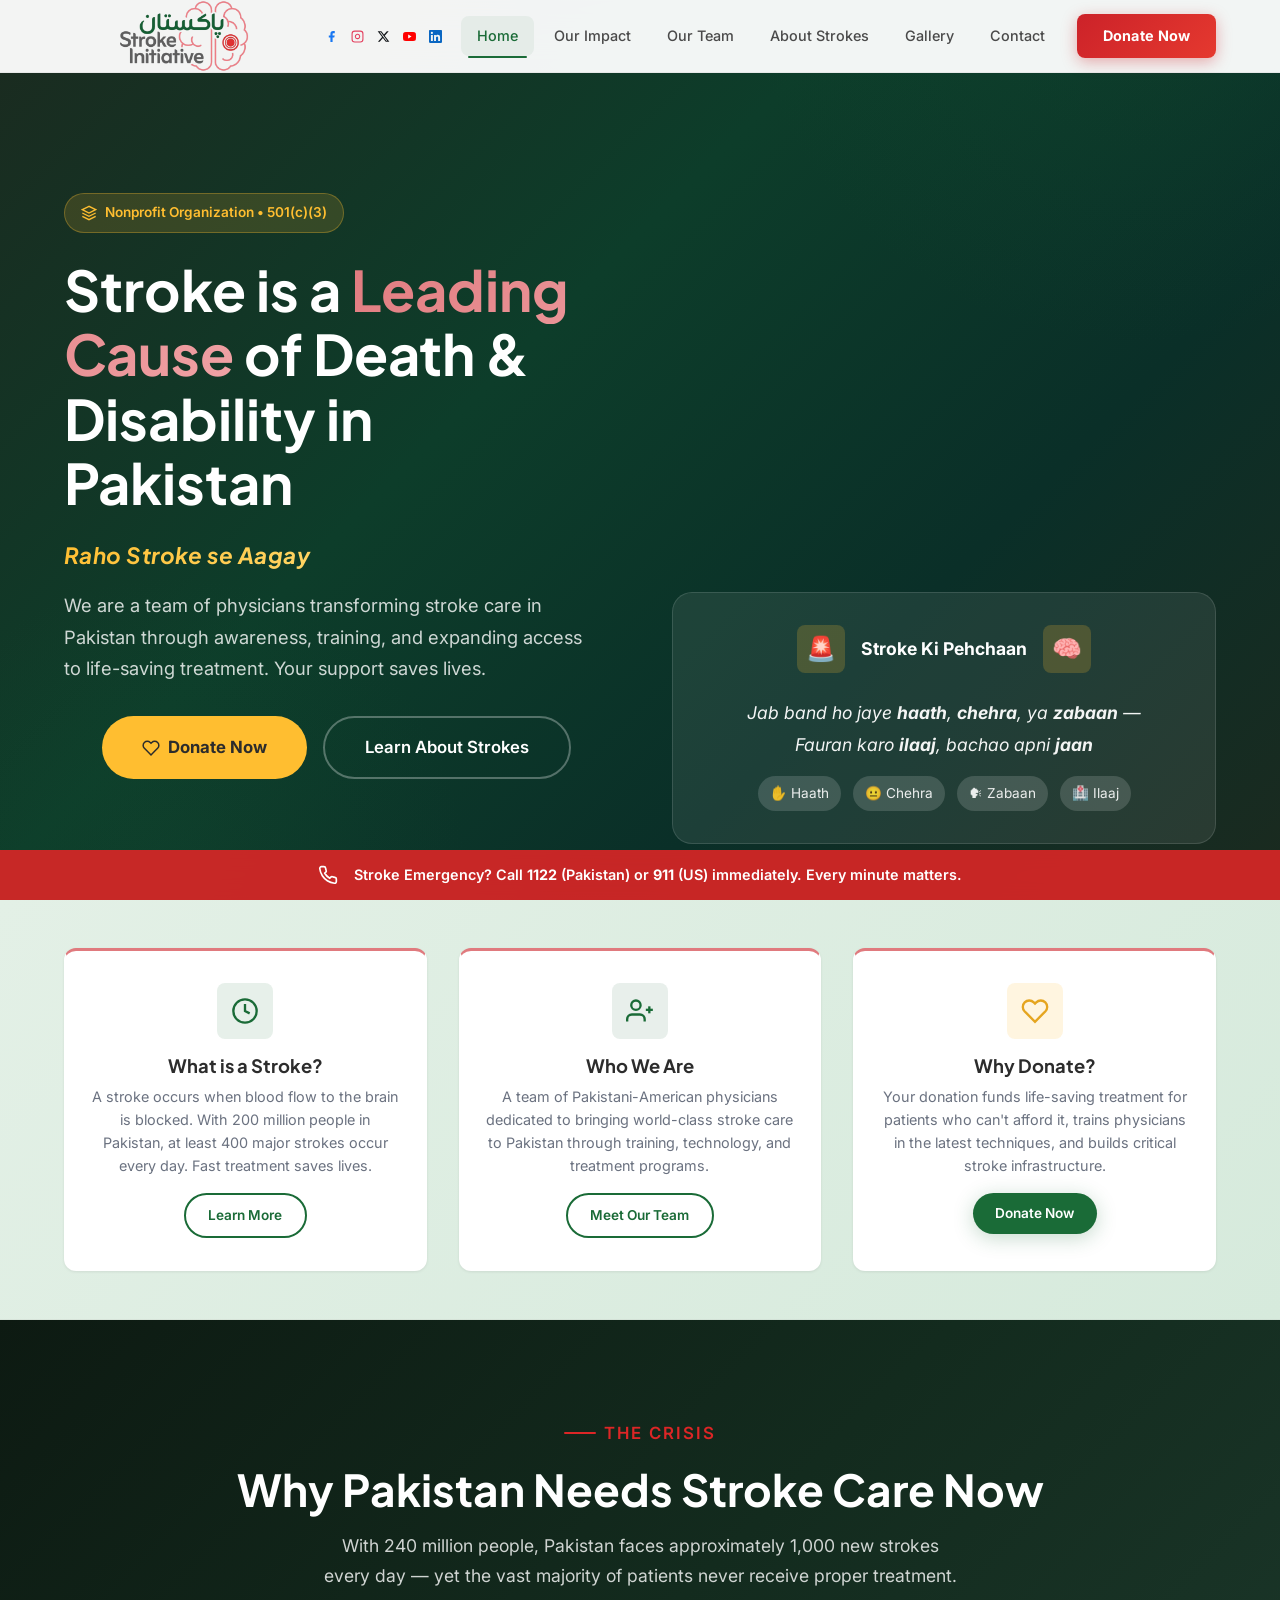
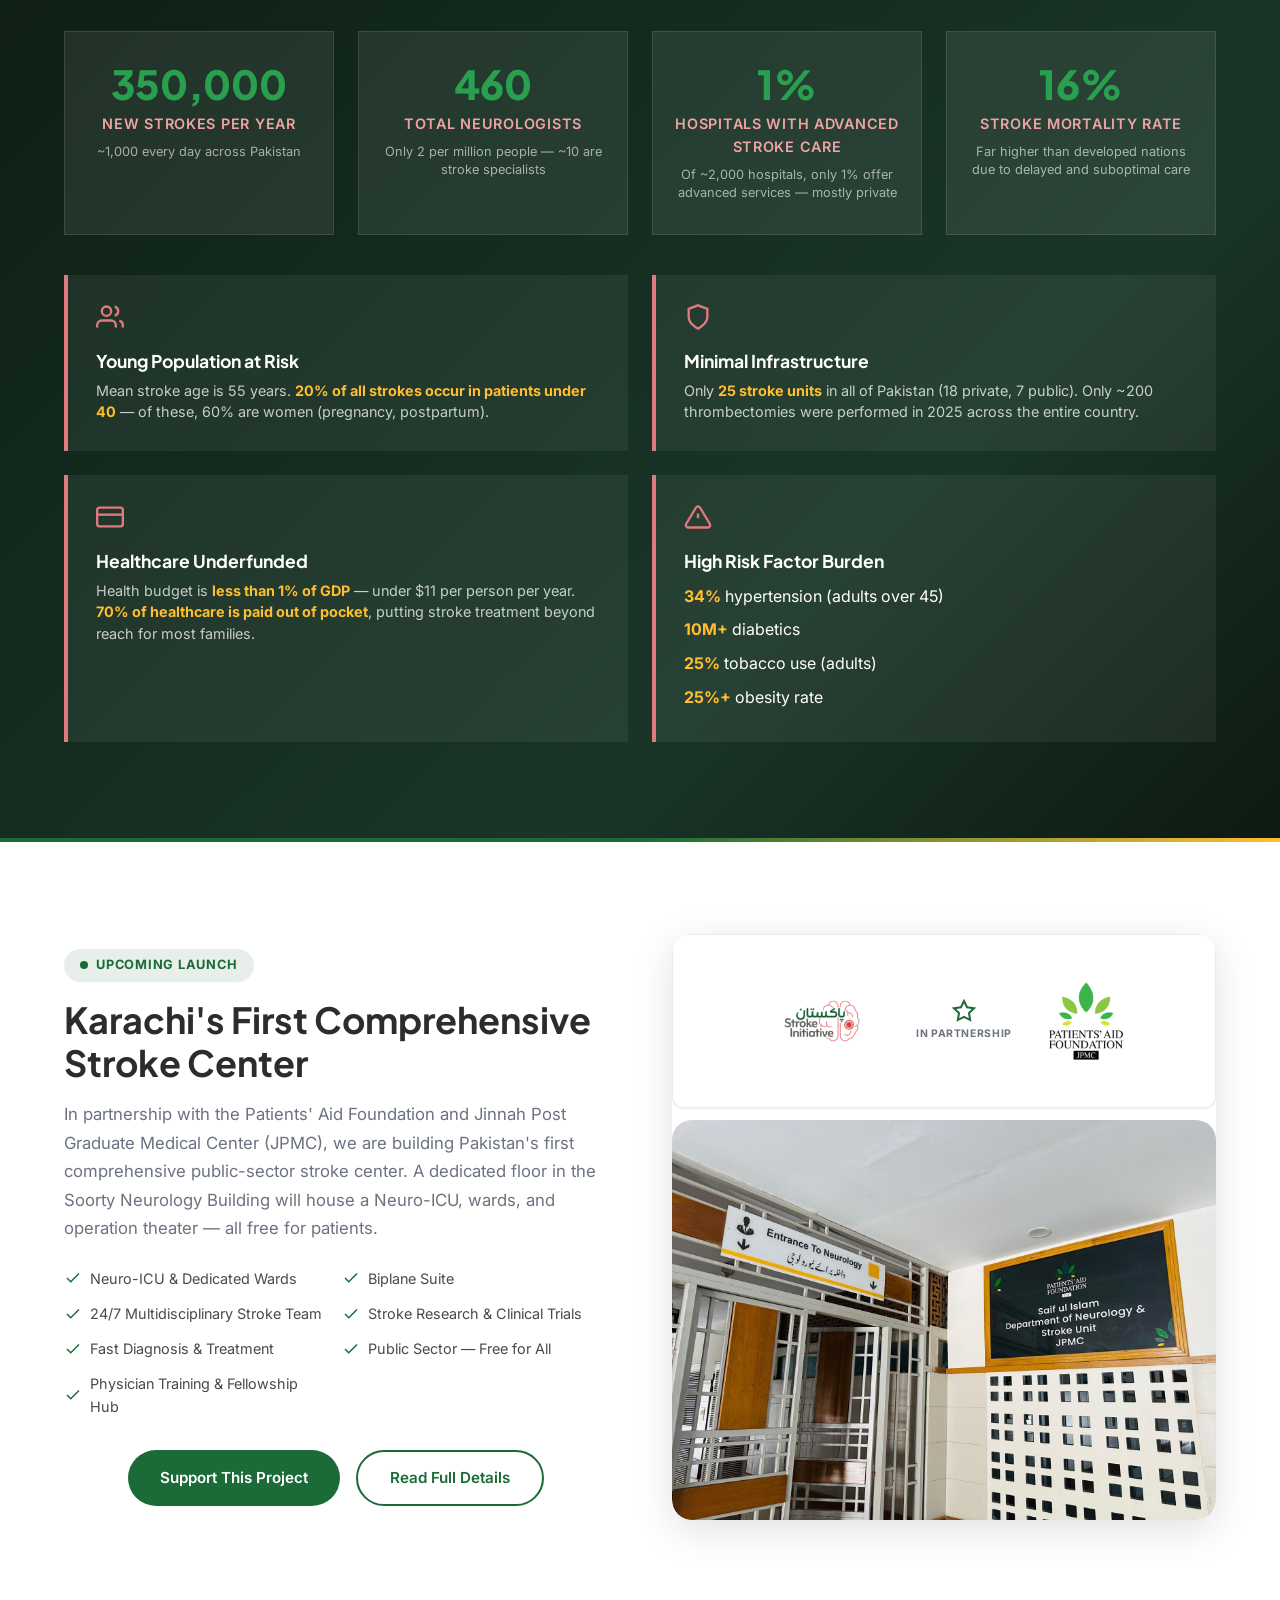
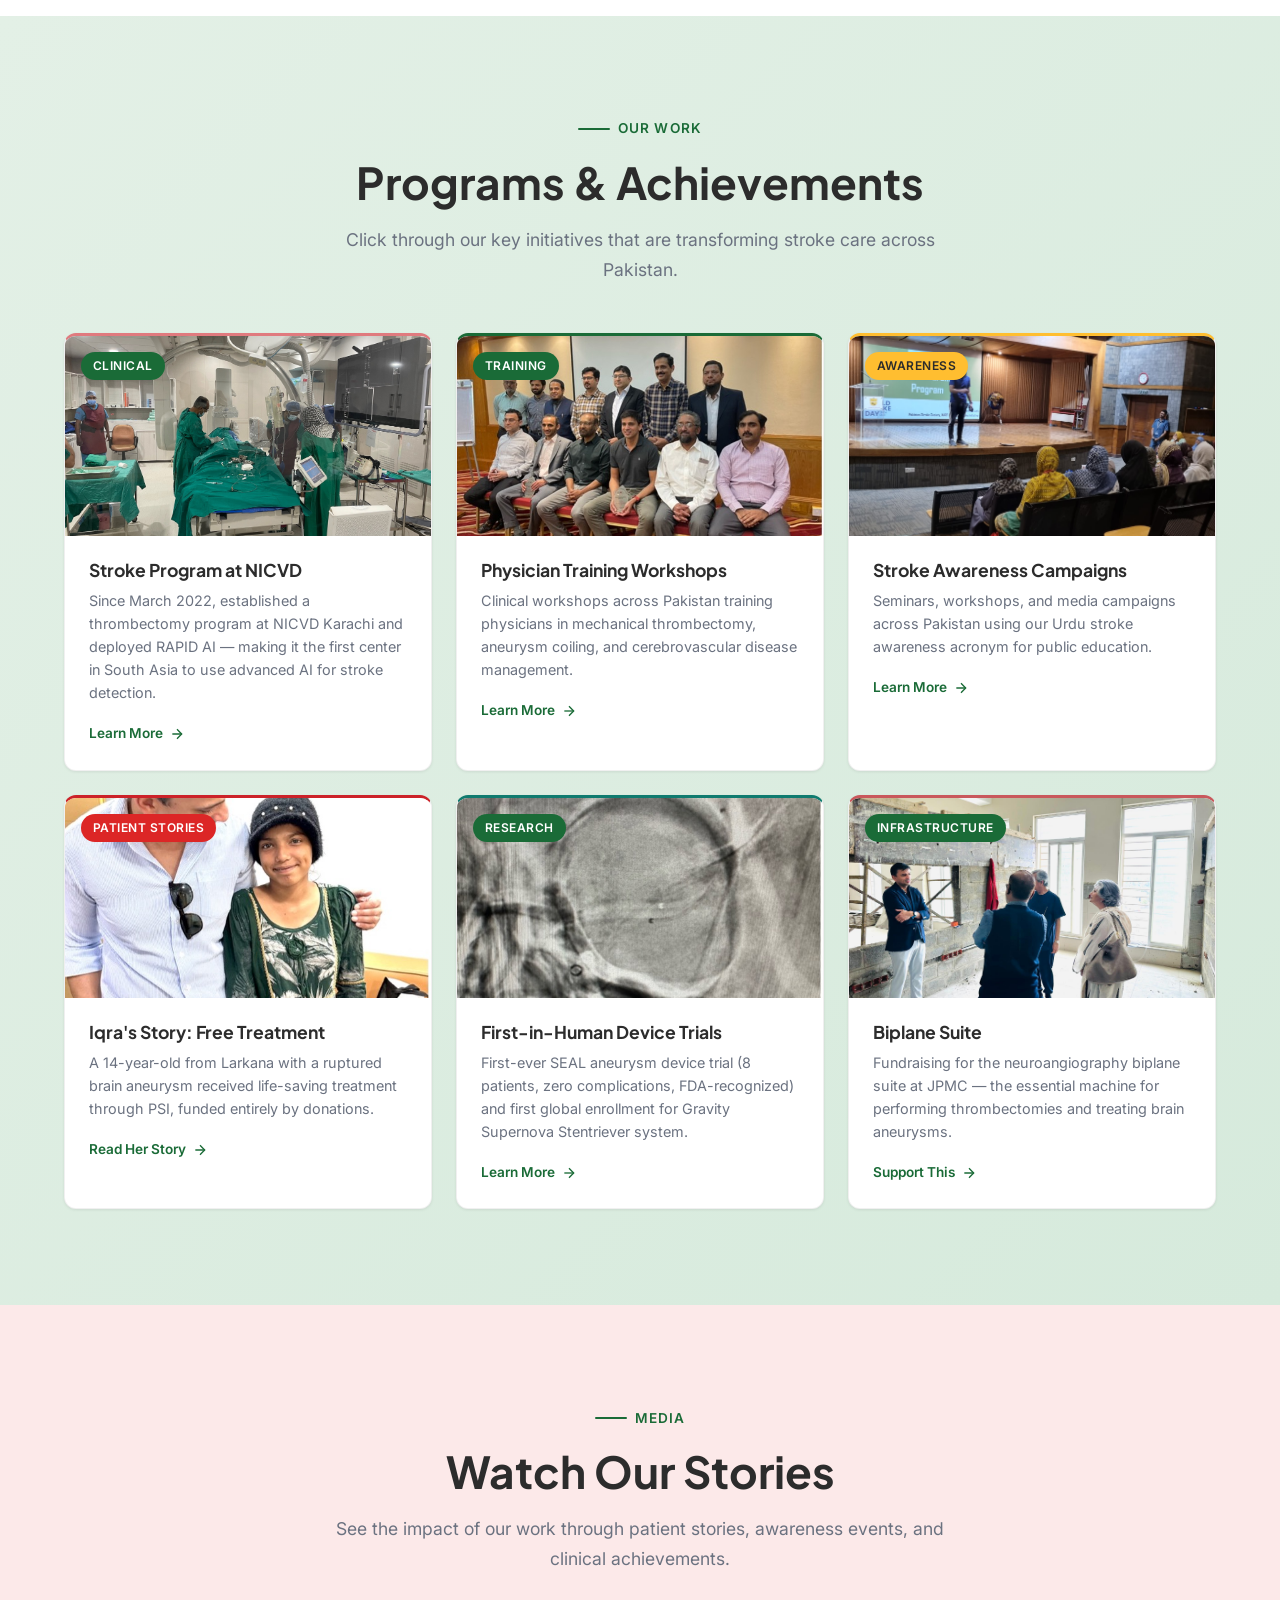
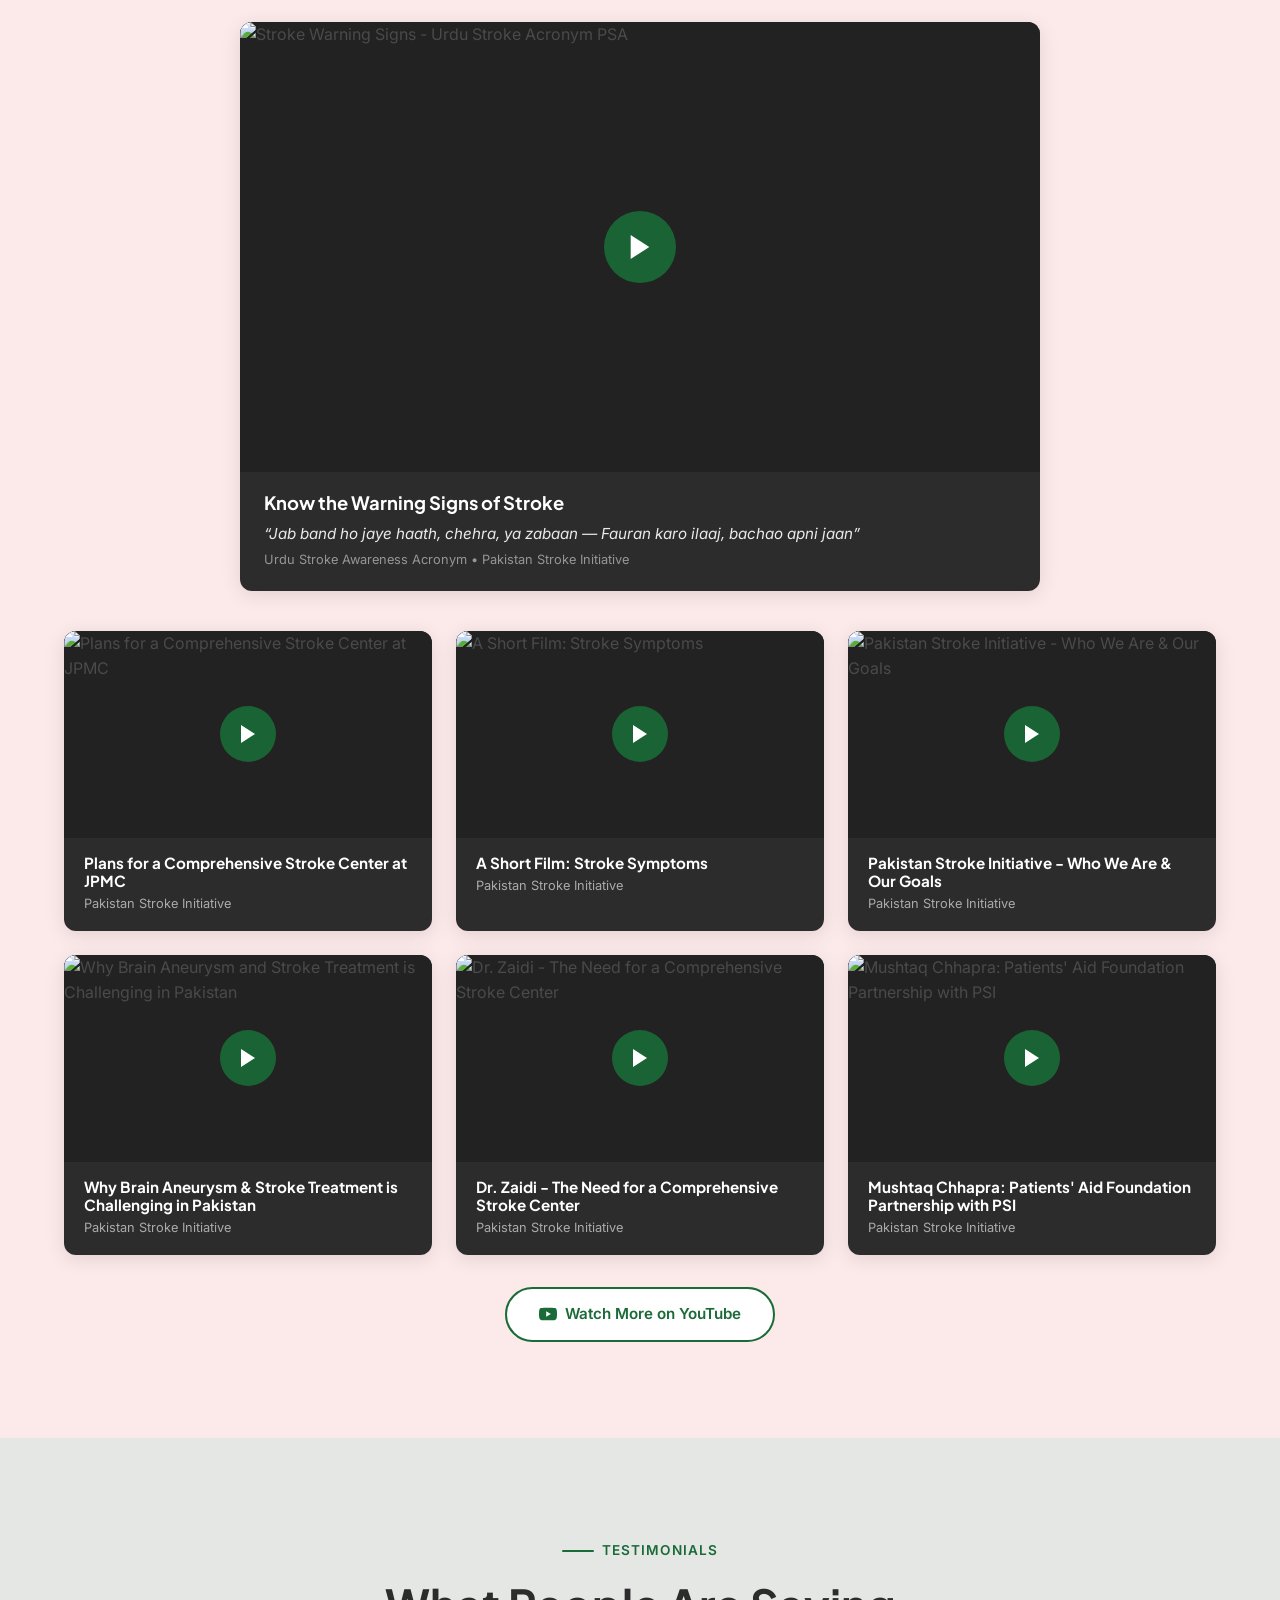
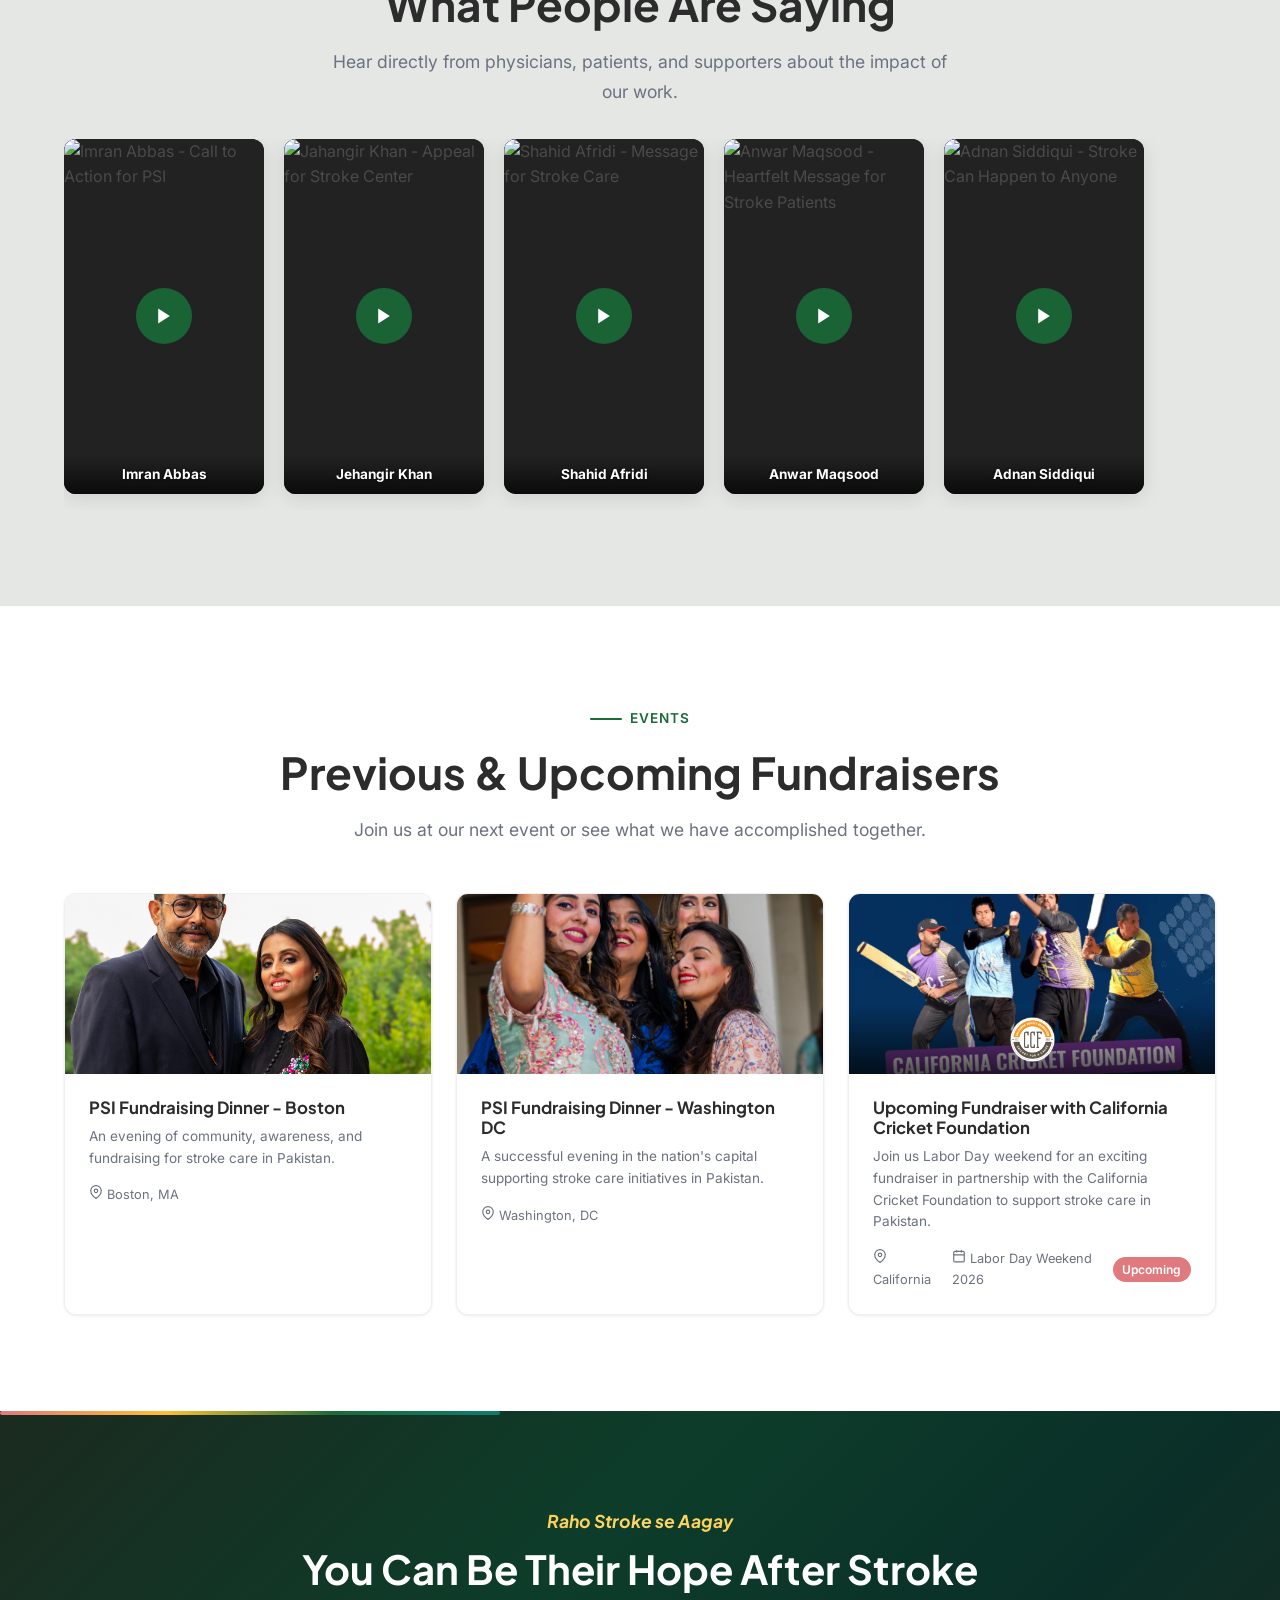
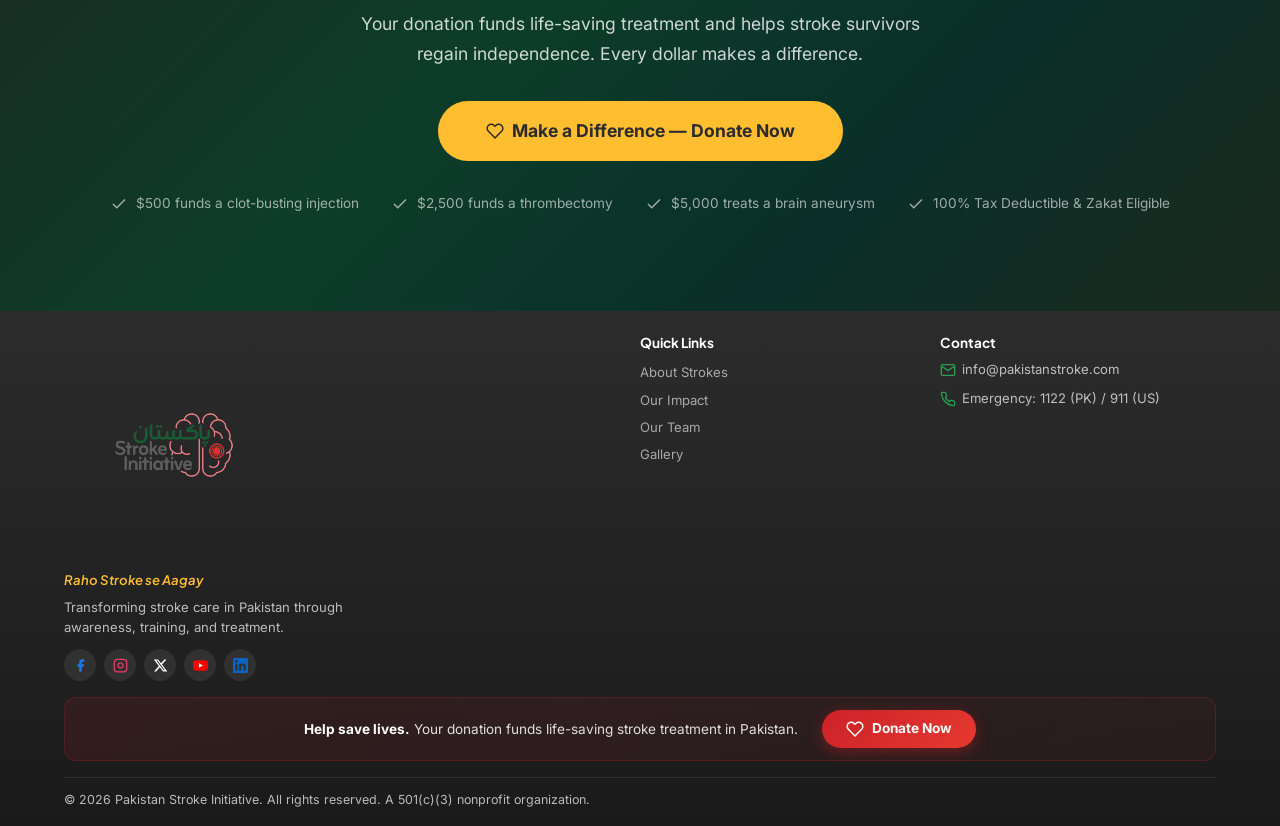
==== index.html @ bc923c10 "Mobile social icons split/colored, bigger footer logo, scrollable stroke checker, Double the Donatio" ====
<!DOCTYPE html>
<html lang="en">
<head>
  <meta charset="UTF-8">
  <meta name="viewport" content="width=device-width, initial-scale=1.0">
  <meta name="description" content="Pakistan Stroke Initiative - Transforming stroke care in Pakistan through awareness, training, and treatment. Donate to save lives.">
  <meta name="keywords" content="Pakistan stroke, stroke care, donate, nonprofit, cerebrovascular, stroke awareness, Urdu stroke acronym, Raho Stroke se Aagay">
  <meta name="theme-color" content="#1a6b37">

  <!-- Open Graph -->
  <meta property="og:title" content="Pakistan Stroke Initiative - Saving Lives Through Stroke Care">
  <meta property="og:description" content="A nonprofit dedicated to transforming stroke care in Pakistan through awareness, physician training, and expanding access to life-saving treatment.">
  <meta property="og:type" content="website">
  <meta property="og:url" content="https://pakistanstroke.com">

  <title>Pakistan Stroke Initiative | Transforming Stroke Care in Pakistan</title>

  <!-- Fonts -->
  <link rel="preconnect" href="https://fonts.googleapis.com">
  <link rel="preconnect" href="https://fonts.gstatic.com" crossorigin>
  <link href="https://fonts.googleapis.com/css2?family=Inter:wght@400;500;600;700&family=Plus+Jakarta+Sans:wght@600;700;800&display=swap" rel="stylesheet">

  <!-- Styles -->
  <link rel="stylesheet" href="css/styles.css">
</head>
<body>
  <!-- Skip to Content -->
  <a href="#main" class="skip-link">Skip to main content</a>

  <!-- Scroll Progress -->
  <div class="scroll-progress"><div class="scroll-progress-bar"></div></div>

  <!-- Navigation -->
  <nav class="navbar" role="navigation" aria-label="Main navigation">
    <div class="container">
      <div class="nav-logo-group">
        <a href="index.html" class="nav-logo" aria-label="Pakistan Stroke Initiative Home">
          <img src="images/psi-logo.png" alt="Pakistan Stroke Initiative Logo">
        </a>
        <div class="nav-social">
          <a href="https://www.facebook.com/pakistanstroke" target="_blank" rel="noopener noreferrer" aria-label="Facebook">
            <svg viewBox="0 0 24 24" fill="currentColor" width="18" height="18"><path d="M18 2h-3a5 5 0 0 0-5 5v3H7v4h3v8h4v-8h3l1-4h-4V7a1 1 0 0 1 1-1h3z"/></svg>
          </a>
          <a href="https://www.instagram.com/pak.stroke.initiative/" target="_blank" rel="noopener noreferrer" aria-label="Instagram">
            <svg viewBox="0 0 24 24" fill="none" stroke="currentColor" stroke-width="2" width="18" height="18"><rect x="2" y="2" width="20" height="20" rx="5" ry="5"/><path d="M16 11.37A4 4 0 1 1 12.63 8 4 4 0 0 1 16 11.37z"/><line x1="17.5" y1="6.5" x2="17.51" y2="6.5"/></svg>
          </a>
          <a href="https://twitter.com/pakistanstroke" target="_blank" rel="noopener noreferrer" aria-label="X (Twitter)">
            <svg viewBox="0 0 24 24" fill="currentColor" width="18" height="18"><path d="M18.244 2.25h3.308l-7.227 8.26 8.502 11.24H16.17l-5.214-6.817L4.99 21.75H1.68l7.73-8.835L1.254 2.25H8.08l4.713 6.231zm-1.161 17.52h1.833L7.084 4.126H5.117z"/></svg>
          </a>
          <a href="https://www.youtube.com/@pakistanstroke" target="_blank" rel="noopener noreferrer" aria-label="YouTube">
            <svg viewBox="0 0 24 24" fill="currentColor" width="18" height="18"><path d="M23.498 6.186a3.016 3.016 0 0 0-2.122-2.136C19.505 3.545 12 3.545 12 3.545s-7.505 0-9.377.505A3.017 3.017 0 0 0 .502 6.186C0 8.07 0 12 0 12s0 3.93.502 5.814a3.016 3.016 0 0 0 2.122 2.136c1.871.505 9.376.505 9.376.505s7.505 0 9.377-.505a3.015 3.015 0 0 0 2.122-2.136C24 15.93 24 12 24 12s0-3.93-.502-5.814z"/><polygon points="9.545 15.568 15.818 12 9.545 8.432" fill="#fff"/></svg>
          </a>
          <a href="https://www.linkedin.com/company/pakistan-stroke-initiative" target="_blank" rel="noopener noreferrer" aria-label="LinkedIn">
            <svg viewBox="0 0 24 24" fill="currentColor" width="18" height="18"><path d="M20.447 20.452h-3.554v-5.569c0-1.328-.027-3.037-1.852-3.037-1.853 0-2.136 1.445-2.136 2.939v5.667H9.351V9h3.414v1.561h.046c.477-.9 1.637-1.85 3.37-1.85 3.601 0 4.267 2.37 4.267 5.455v6.286zM5.337 7.433a2.062 2.062 0 0 1-2.063-2.065 2.064 2.064 0 1 1 2.063 2.065zm1.782 13.019H3.555V9h3.564v11.452zM22.225 0H1.771C.792 0 0 .774 0 1.729v20.542C0 23.227.792 24 1.771 24h20.451C23.2 24 24 23.227 24 22.271V1.729C24 .774 23.2 0 22.222 0h.003z"/></svg>
          </a>
        </div>
      </div>

      <div class="nav-links" id="nav-links">
        <a href="index.html" class="active">Home</a>
        <a href="impact.html">Our Impact</a>
        <a href="team.html">Our Team</a>
        <a href="about-strokes.html">About Strokes</a>
        <a href="gallery.html">Gallery</a>
        <a href="contact.html">Contact</a>
        <div class="nav-donate">
          <a href="donate.html" class="btn btn-primary btn-sm">Donate Now</a>
        </div>
        <div class="nav-mobile-social">
          <p>Follow Us</p>
          <div class="nav-mobile-social-links">
            <a href="https://www.facebook.com/pakistanstroke" target="_blank" rel="noopener noreferrer" aria-label="Facebook">
              <svg viewBox="0 0 24 24" fill="currentColor"><path d="M18 2h-3a5 5 0 0 0-5 5v3H7v4h3v8h4v-8h3l1-4h-4V7a1 1 0 0 1 1-1h3z"/></svg>
            </a>
            <a href="https://www.instagram.com/pak.stroke.initiative/" target="_blank" rel="noopener noreferrer" aria-label="Instagram">
              <svg viewBox="0 0 24 24" fill="none" stroke="currentColor" stroke-width="2"><rect x="2" y="2" width="20" height="20" rx="5" ry="5"/><path d="M16 11.37A4 4 0 1 1 12.63 8 4 4 0 0 1 16 11.37z"/><line x1="17.5" y1="6.5" x2="17.51" y2="6.5"/></svg>
            </a>
          </div>
          <div class="nav-mobile-social-links">
            <a href="https://twitter.com/pakistanstroke" target="_blank" rel="noopener noreferrer" aria-label="X (Twitter)">
              <svg viewBox="0 0 24 24" fill="currentColor"><path d="M18.244 2.25h3.308l-7.227 8.26 8.502 11.24H16.17l-5.214-6.817L4.99 21.75H1.68l7.73-8.835L1.254 2.25H8.08l4.713 6.231zm-1.161 17.52h1.833L7.084 4.126H5.117z"/></svg>
            </a>
            <a href="https://www.youtube.com/@pakistanstroke" target="_blank" rel="noopener noreferrer" aria-label="YouTube">
              <svg viewBox="0 0 24 24" fill="currentColor"><path d="M23.498 6.186a3.016 3.016 0 0 0-2.122-2.136C19.505 3.545 12 3.545 12 3.545s-7.505 0-9.377.505A3.017 3.017 0 0 0 .502 6.186C0 8.07 0 12 0 12s0 3.93.502 5.814a3.016 3.016 0 0 0 2.122 2.136c1.871.505 9.376.505 9.376.505s7.505 0 9.377-.505a3.015 3.015 0 0 0 2.122-2.136C24 15.93 24 12 24 12s0-3.93-.502-5.814z"/><polygon points="9.545 15.568 15.818 12 9.545 8.432" fill="#fff"/></svg>
            </a>
            <a href="https://www.linkedin.com/company/pakistan-stroke-initiative" target="_blank" rel="noopener noreferrer" aria-label="LinkedIn">
              <svg viewBox="0 0 24 24" fill="currentColor"><path d="M20.447 20.452h-3.554v-5.569c0-1.328-.027-3.037-1.852-3.037-1.853 0-2.136 1.445-2.136 2.939v5.667H9.351V9h3.414v1.561h.046c.477-.9 1.637-1.85 3.37-1.85 3.601 0 4.267 2.37 4.267 5.455v6.286zM5.337 7.433a2.062 2.062 0 0 1-2.063-2.065 2.064 2.064 0 1 1 2.063 2.065zm1.782 13.019H3.555V9h3.564v11.452zM22.225 0H1.771C.792 0 0 .774 0 1.729v20.542C0 23.227.792 24 1.771 24h20.451C23.2 24 24 23.227 24 22.271V1.729C24 .774 23.2 0 22.222 0h.003z"/></svg>
            </a>
          </div>
        </div>
      </div>

      <a href="donate.html" class="nav-mobile-donate" aria-label="Donate">
        <svg viewBox="0 0 24 24" fill="none" stroke="currentColor" stroke-width="2" width="14" height="14"><path d="M20.84 4.61a5.5 5.5 0 0 0-7.78 0L12 5.67l-1.06-1.06a5.5 5.5 0 0 0-7.78 7.78l1.06 1.06L12 21.23l7.78-7.78 1.06-1.06a5.5 5.5 0 0 0 0-7.78z"/></svg>
        Donate
      </a>

      <button class="nav-toggle" aria-label="Toggle menu" aria-expanded="false">
        <span></span>
        <span></span>
        <span></span>
      </button>
    </div>
  </nav>
  <div class="nav-overlay"></div>

  <main id="main">
    <!-- Hero Section -->
    <section class="hero">
      <div class="container">
        <div class="hero-content">
          <div class="hero-badge">
            <svg viewBox="0 0 24 24" fill="none" stroke="currentColor" stroke-width="2"><path d="M12 2L2 7l10 5 10-5-10-5z"/><path d="M2 17l10 5 10-5"/><path d="M2 12l10 5 10-5"/></svg>
            Nonprofit Organization &bull; 501(c)(3)
          </div>

          <h1>Stroke is a <span class="highlight">Leading Cause</span> of Death &amp; Disability in Pakistan</h1>
          <p class="hero-slogan">Raho Stroke se Aagay</p>

          <p class="hero-text">
            We are a team of physicians transforming stroke care in Pakistan through awareness, training, and expanding access to life-saving treatment. Your support saves lives.
          </p>

          <div class="hero-buttons" style="justify-content: center;">
            <a href="donate.html" class="btn btn-gold btn-lg">
              <svg viewBox="0 0 24 24" fill="none" stroke="currentColor" stroke-width="2" width="20" height="20"><path d="M20.84 4.61a5.5 5.5 0 0 0-7.78 0L12 5.67l-1.06-1.06a5.5 5.5 0 0 0-7.78 7.78l1.06 1.06L12 21.23l7.78-7.78 1.06-1.06a5.5 5.5 0 0 0 0-7.78z"/></svg>
              Donate Now
            </a>
            <a href="about-strokes.html" class="btn btn-ghost btn-lg">
              Learn About Strokes
            </a>
          </div>

        </div>

        <div class="hero-visual">
          <!-- Hero Video - First 8 seconds loop -->
          <div class="hero-video-wrapper">
            <video id="heroVideo" autoplay muted playsinline class="hero-video">
              <source src="images/hero-video.mp4" type="video/mp4">
            </video>
          </div>

          <div class="hero-card" style="text-align: center; margin-top: 1.5rem;">
            <div class="hero-card-header" style="justify-content: center;">
              <div class="hero-card-icon">&#x1F6A8;</div>
              <div>
                <div class="hero-card-title">Stroke Ki Pehchaan</div>
              </div>
              <div class="hero-card-icon">&#x1F9E0;</div>
            </div>
            <p style="font-size: 1.1rem; color: rgba(255,255,255,0.95); line-height: 1.8; margin-top: 0.75rem; font-style: italic;">
              Jab band ho jaye <strong>haath</strong>, <strong>chehra</strong>, ya <strong>zabaan</strong> &mdash;<br>
              Fauran karo <strong>ilaaj</strong>, bachao apni <strong>jaan</strong>
            </p>
            <div style="display: flex; gap: 0.75rem; justify-content: center; flex-wrap: wrap; margin-top: 1rem;">
              <span style="background: rgba(255,255,255,0.15); padding: 0.4rem 0.75rem; border-radius: 20px; font-size: 0.85rem; color: rgba(255,255,255,0.9);">&#x270B; Haath</span>
              <span style="background: rgba(255,255,255,0.15); padding: 0.4rem 0.75rem; border-radius: 20px; font-size: 0.85rem; color: rgba(255,255,255,0.9);">&#x1F610; Chehra</span>
              <span style="background: rgba(255,255,255,0.15); padding: 0.4rem 0.75rem; border-radius: 20px; font-size: 0.85rem; color: rgba(255,255,255,0.9);">&#x1F5E3; Zabaan</span>
              <span style="background: rgba(255,255,255,0.15); padding: 0.4rem 0.75rem; border-radius: 20px; font-size: 0.85rem; color: rgba(255,255,255,0.9);">&#x1F3E5; Ilaaj</span>
            </div>
          </div>
        </div>
      </div>

      <!-- Emergency Banner -->
      <div class="hero-emergency">
        <div class="container">
          <svg viewBox="0 0 24 24" fill="none" stroke="currentColor" stroke-width="2"><path d="M22 16.92v3a2 2 0 0 1-2.18 2 19.79 19.79 0 0 1-8.63-3.07 19.5 19.5 0 0 1-6-6 19.79 19.79 0 0 1-3.07-8.67A2 2 0 0 1 4.11 2h3a2 2 0 0 1 2 1.72c.127.96.361 1.903.7 2.81a2 2 0 0 1-.45 2.11L8.09 9.91a16 16 0 0 0 6 6l1.27-1.27a2 2 0 0 1 2.11-.45c.907.339 1.85.573 2.81.7A2 2 0 0 1 22 16.92z"/></svg>
          <span>Stroke Emergency? Call <strong>1122</strong> (Pakistan) or <strong>911</strong> (US) immediately. Every minute matters.</span>
        </div>
      </div>
    </section>

    <!-- Quick Info Strip - 20 Second Overview -->
    <section class="quick-info" id="quick-info">
      <div class="container">
        <div class="quick-info-grid stagger-children">
          <div class="quick-info-card fade-in">
            <div class="quick-info-icon purple">
              <svg viewBox="0 0 24 24" fill="none" stroke="currentColor" stroke-width="2" width="28" height="28"><circle cx="12" cy="12" r="10"/><path d="M12 6v6l4 2"/></svg>
            </div>
            <h3>What is a Stroke?</h3>
            <p>A stroke occurs when blood flow to the brain is blocked. With 200 million people in Pakistan, at least 400 major strokes occur every day. Fast treatment saves lives.</p>
            <a href="about-strokes.html" class="btn btn-secondary btn-sm" style="margin-top: 1rem;">Learn More</a>
          </div>

          <div class="quick-info-card fade-in">
            <div class="quick-info-icon green">
              <svg viewBox="0 0 24 24" fill="none" stroke="currentColor" stroke-width="2" width="28" height="28"><path d="M16 21v-2a4 4 0 0 0-4-4H5a4 4 0 0 0-4 4v2"/><circle cx="8.5" cy="7" r="4"/><line x1="20" y1="8" x2="20" y2="14"/><line x1="23" y1="11" x2="17" y2="11"/></svg>
            </div>
            <h3>Who We Are</h3>
            <p>A team of Pakistani-American physicians dedicated to bringing world-class stroke care to Pakistan through training, technology, and treatment programs.</p>
            <a href="team.html" class="btn btn-secondary btn-sm" style="margin-top: 1rem;">Meet Our Team</a>
          </div>

          <div class="quick-info-card fade-in">
            <div class="quick-info-icon gold">
              <svg viewBox="0 0 24 24" fill="none" stroke="currentColor" stroke-width="2" width="28" height="28"><path d="M20.84 4.61a5.5 5.5 0 0 0-7.78 0L12 5.67l-1.06-1.06a5.5 5.5 0 0 0-7.78 7.78l1.06 1.06L12 21.23l7.78-7.78 1.06-1.06a5.5 5.5 0 0 0 0-7.78z"/></svg>
            </div>
            <h3>Why Donate?</h3>
            <p>Your donation funds life-saving treatment for patients who can't afford it, trains physicians in the latest techniques, and builds critical stroke infrastructure.</p>
            <a href="donate.html" class="btn btn-primary btn-sm" style="margin-top: 1rem;">Donate Now</a>
          </div>
        </div>
      </div>
    </section>

    <!-- The Crisis in Pakistan -->
    <section class="section crisis-section" id="crisis">
      <div class="container">
        <div class="text-center fade-in" style="margin-bottom: 2.5rem;">
          <span class="section-label" style="color: #dc2626; border-color: rgba(220,38,38,0.3); font-size: 1.05rem; letter-spacing: 0.12em;">The Crisis</span>
          <h2 class="section-title">Why Pakistan Needs Stroke Care Now</h2>
          <p class="section-subtitle">With 240 million people, Pakistan faces approximately 1,000 new strokes every day &mdash; yet the vast majority of patients never receive proper treatment.</p>
        </div>

        <!-- Infographic Stats Row -->
        <div class="infographic-row stagger-children">
          <div class="infographic-card fade-in">
            <div class="infographic-number">350,000</div>
            <div class="infographic-label">New strokes per year</div>
            <div class="infographic-detail">~1,000 every day across Pakistan</div>
          </div>
          <div class="infographic-card fade-in">
            <div class="infographic-number">460</div>
            <div class="infographic-label">Total neurologists</div>
            <div class="infographic-detail">Only 2 per million people &mdash; ~10 are stroke specialists</div>
          </div>
          <div class="infographic-card fade-in">
            <div class="infographic-number">1%</div>
            <div class="infographic-label">Hospitals with advanced stroke care</div>
            <div class="infographic-detail">Of ~2,000 hospitals, only 1% offer advanced services &mdash; mostly private</div>
          </div>
          <div class="infographic-card fade-in">
            <div class="infographic-number">16%</div>
            <div class="infographic-label">Stroke mortality rate</div>
            <div class="infographic-detail">Far higher than developed nations due to delayed and suboptimal care</div>
          </div>
        </div>

        <!-- Detailed Crisis Cards -->
        <div class="crisis-grid stagger-children" style="margin-top: 2.5rem;">
          <div class="crisis-card fade-in">
            <div class="crisis-icon">
              <svg viewBox="0 0 24 24" fill="none" stroke="currentColor" stroke-width="2" width="28" height="28"><path d="M17 21v-2a4 4 0 0 0-4-4H5a4 4 0 0 0-4 4v2"/><circle cx="9" cy="7" r="4"/><path d="M23 21v-2a4 4 0 0 0-3-3.87"/><path d="M16 3.13a4 4 0 0 1 0 7.75"/></svg>
            </div>
            <h3>Young Population at Risk</h3>
            <p>Mean stroke age is 55 years. <strong>20% of all strokes occur in patients under 40</strong> &mdash; of these, 60% are women (pregnancy, postpartum).</p>
          </div>
          <div class="crisis-card fade-in">
            <div class="crisis-icon">
              <svg viewBox="0 0 24 24" fill="none" stroke="currentColor" stroke-width="2" width="28" height="28"><path d="M12 22s8-4 8-10V5l-8-3-8 3v7c0 6 8 10 8 10z"/></svg>
            </div>
            <h3>Minimal Infrastructure</h3>
            <p>Only <strong>25 stroke units</strong> in all of Pakistan (18 private, 7 public). Only ~200 thrombectomies were performed in 2025 across the entire country.</p>
          </div>
          <div class="crisis-card fade-in">
            <div class="crisis-icon">
              <svg viewBox="0 0 24 24" fill="none" stroke="currentColor" stroke-width="2" width="28" height="28"><rect x="1" y="4" width="22" height="16" rx="2" ry="2"/><line x1="1" y1="10" x2="23" y2="10"/></svg>
            </div>
            <h3>Healthcare Underfunded</h3>
            <p>Health budget is <strong>less than 1% of GDP</strong> &mdash; under $11 per person per year. <strong>70% of healthcare is paid out of pocket</strong>, putting stroke treatment beyond reach for most families.</p>
          </div>
          <div class="crisis-card fade-in">
            <div class="crisis-icon">
              <svg viewBox="0 0 24 24" fill="none" stroke="currentColor" stroke-width="2" width="28" height="28"><path d="M10.29 3.86L1.82 18a2 2 0 0 0 1.71 3h16.94a2 2 0 0 0 1.71-3L13.71 3.86a2 2 0 0 0-3.42 0z"/><line x1="12" y1="9" x2="12" y2="13"/><line x1="12" y1="17" x2="12.01" y2="17"/></svg>
            </div>
            <h3>High Risk Factor Burden</h3>
            <ul style="list-style: none; padding: 0; margin: 0;">
              <li style="padding: 0.25rem 0;"><strong>34%</strong> hypertension (adults over 45)</li>
              <li style="padding: 0.25rem 0;"><strong>10M+</strong> diabetics</li>
              <li style="padding: 0.25rem 0;"><strong>25%</strong> tobacco use (adults)</li>
              <li style="padding: 0.25rem 0;"><strong>25%+</strong> obesity rate</li>
            </ul>
          </div>
        </div>
      </div>
    </section>

    <!-- Upcoming Project Spotlight -->
    <section class="section spotlight" id="spotlight">
      <div class="container">
        <div class="spotlight-grid">
          <div class="fade-in-left">
            <div class="spotlight-badge">
              <span class="pulse"></span>
              Upcoming Launch
            </div>
            <h2>Karachi's First Comprehensive Stroke Center</h2>
            <p class="spotlight-desc">
              In partnership with the Patients' Aid Foundation and Jinnah Post Graduate Medical Center (JPMC), we are building Pakistan's first comprehensive public-sector stroke center. A dedicated floor in the Soorty Neurology Building will house a Neuro-ICU, wards, and operation theater &mdash; all free for patients.
            </p>
            <div class="spotlight-features">
              <div class="spotlight-feature">
                <svg viewBox="0 0 24 24" fill="none" stroke="currentColor" stroke-width="2"><polyline points="20 6 9 17 4 12"/></svg>
                Neuro-ICU &amp; Dedicated Wards
              </div>
              <div class="spotlight-feature">
                <svg viewBox="0 0 24 24" fill="none" stroke="currentColor" stroke-width="2"><polyline points="20 6 9 17 4 12"/></svg>
                Biplane Suite
              </div>
              <div class="spotlight-feature">
                <svg viewBox="0 0 24 24" fill="none" stroke="currentColor" stroke-width="2"><polyline points="20 6 9 17 4 12"/></svg>
                24/7 Multidisciplinary Stroke Team
              </div>
              <div class="spotlight-feature">
                <svg viewBox="0 0 24 24" fill="none" stroke="currentColor" stroke-width="2"><polyline points="20 6 9 17 4 12"/></svg>
                Stroke Research &amp; Clinical Trials
              </div>
              <div class="spotlight-feature">
                <svg viewBox="0 0 24 24" fill="none" stroke="currentColor" stroke-width="2"><polyline points="20 6 9 17 4 12"/></svg>
                Fast Diagnosis &amp; Treatment
              </div>
              <div class="spotlight-feature">
                <svg viewBox="0 0 24 24" fill="none" stroke="currentColor" stroke-width="2"><polyline points="20 6 9 17 4 12"/></svg>
                Public Sector &mdash; Free for All
              </div>
              <div class="spotlight-feature">
                <svg viewBox="0 0 24 24" fill="none" stroke="currentColor" stroke-width="2"><polyline points="20 6 9 17 4 12"/></svg>
                Physician Training &amp; Fellowship Hub
              </div>
            </div>
            <div style="display: flex; gap: 1rem; flex-wrap: wrap; justify-content: center;">
              <a href="donate.html" class="btn btn-green">Support This Project</a>
              <a href="impact.html#jpmc" class="btn btn-secondary">Read Full Details</a>
            </div>
          </div>

          <div class="spotlight-image fade-in-right" style="display: flex; flex-direction: column; gap: 0.75rem;">
            <!-- Partnership Logos -->
            <div class="partnership-logos" style="display: flex; align-items: center; justify-content: center; gap: 1.5rem; padding: 1rem 1.5rem; background: var(--white); border-radius: var(--radius-md); border: 1px solid rgba(0,0,0,0.08); box-shadow: var(--shadow-sm);">
              <img src="images/psi-logo.png" alt="Pakistan Stroke Initiative" style="height: 140px; width: auto;">
              <div style="display: flex; flex-direction: column; align-items: center; gap: 0.2rem; color: var(--green); flex-shrink: 0;">
                <svg viewBox="0 0 24 24" fill="none" stroke="currentColor" stroke-width="2" width="24" height="24"><path d="M12 2L15.09 8.26L22 9.27L17 14.14L18.18 21.02L12 17.77L5.82 21.02L7 14.14L2 9.27L8.91 8.26L12 2z"/></svg>
                <span style="font-size: 0.65rem; font-weight: 700; text-transform: uppercase; letter-spacing: 0.06em; color: var(--gray);">In Partnership</span>
              </div>
              <img src="images/paf-logo.png" alt="Patients' Aid Foundation" style="height: 100px; width: auto;">
            </div>
            <img src="images/jpmc-neurology.jpg" alt="Saif ul Islam Department of Neurology & Stroke Unit at JPMC" style="width: 100%; height: 400px; object-fit: cover; border-radius: var(--radius-lg);">
          </div>
        </div>
      </div>
    </section>


    <!-- Previous Work / Programs -->
    <section class="section" id="programs" style="background: linear-gradient(135deg, #e3f0e6 0%, #d6eadc 100%);">
      <div class="container">
        <div class="text-center fade-in" style="margin-bottom: 3rem;">
          <span class="section-label">Our Work</span>
          <h2 class="section-title">Programs &amp; Achievements</h2>
          <p class="section-subtitle">Click through our key initiatives that are transforming stroke care across Pakistan.</p>
        </div>

        <div class="programs-grid stagger-children">
          <div class="program-card">
            <div class="program-card-image">
              <img src="images/angio-suite.jpg" alt="Neurointerventional procedure at NICVD" loading="lazy">
              <span class="program-card-tag">Clinical</span>
            </div>
            <div class="program-card-body">
              <h3>Stroke Program at NICVD</h3>
              <p>Since March 2022, established a thrombectomy program at NICVD Karachi and deployed RAPID AI &mdash; making it the first center in South Asia to use advanced AI for stroke detection.</p>
              <a href="impact.html" class="program-card-link">
                Learn More
                <svg viewBox="0 0 24 24" fill="none" stroke="currentColor" stroke-width="2" width="16" height="16"><line x1="5" y1="12" x2="19" y2="12"/><polyline points="12 5 19 12 12 19"/></svg>
              </a>
            </div>
          </div>

          <div class="program-card">
            <div class="program-card-image">
              <img src="images/seminar-group.jpg" alt="Physician training workshop" loading="lazy">
              <span class="program-card-tag" style="background: var(--green);">Training</span>
            </div>
            <div class="program-card-body">
              <h3>Physician Training Workshops</h3>
              <p>Clinical workshops across Pakistan training physicians in mechanical thrombectomy, aneurysm coiling, and cerebrovascular disease management.</p>
              <a href="impact.html" class="program-card-link">
                Learn More
                <svg viewBox="0 0 24 24" fill="none" stroke="currentColor" stroke-width="2" width="16" height="16"><line x1="5" y1="12" x2="19" y2="12"/><polyline points="12 5 19 12 12 19"/></svg>
              </a>
            </div>
          </div>

          <div class="program-card">
            <div class="program-card-image">
              <img src="images/awareness-event.jpg" alt="Stroke awareness program" loading="lazy">
              <span class="program-card-tag" style="background: var(--gold); color: var(--dark);">Awareness</span>
            </div>
            <div class="program-card-body">
              <h3>Stroke Awareness Campaigns</h3>
              <p>Seminars, workshops, and media campaigns across Pakistan using our Urdu stroke awareness acronym for public education.</p>
              <a href="impact.html" class="program-card-link">
                Learn More
                <svg viewBox="0 0 24 24" fill="none" stroke="currentColor" stroke-width="2" width="16" height="16"><line x1="5" y1="12" x2="19" y2="12"/><polyline points="12 5 19 12 12 19"/></svg>
              </a>
            </div>
          </div>

          <div class="program-card">
            <div class="program-card-image">
              <img src="images/iqra-recovery.jpg" alt="Iqra after life-saving treatment funded by PSI donors" loading="lazy" style="object-position: center 30%;">
              <span class="program-card-tag" style="background: #dc2626;">Patient Stories</span>
            </div>
            <div class="program-card-body">
              <h3>Iqra's Story: Free Treatment</h3>
              <p>A 14-year-old from Larkana with a ruptured brain aneurysm received life-saving treatment through PSI, funded entirely by donations.</p>
              <a href="impact.html" class="program-card-link">
                Read Her Story
                <svg viewBox="0 0 24 24" fill="none" stroke="currentColor" stroke-width="2" width="16" height="16"><line x1="5" y1="12" x2="19" y2="12"/><polyline points="12 5 19 12 12 19"/></svg>
              </a>
            </div>
          </div>

          <div class="program-card">
            <div class="program-card-image">
              <img src="images/gravity-research.jpg" alt="Gravity Supernova device research" loading="lazy">
              <span class="program-card-tag">Research</span>
            </div>
            <div class="program-card-body">
              <h3>First-in-Human Device Trials</h3>
              <p>First-ever SEAL aneurysm device trial (8 patients, zero complications, FDA-recognized) and first global enrollment for Gravity Supernova Stentriever system.</p>
              <a href="impact.html" class="program-card-link">
                Learn More
                <svg viewBox="0 0 24 24" fill="none" stroke="currentColor" stroke-width="2" width="16" height="16"><line x1="5" y1="12" x2="19" y2="12"/><polyline points="12 5 19 12 12 19"/></svg>
              </a>
            </div>
          </div>

          <div class="program-card">
            <div class="program-card-image">
              <img src="images/jpmc-construction.jpg" alt="PSI team visiting the biplane suite construction site at JPMC" loading="lazy">
              <span class="program-card-tag" style="background: var(--green);">Infrastructure</span>
            </div>
            <div class="program-card-body">
              <h3>Biplane Suite</h3>
              <p>Fundraising for the neuroangiography biplane suite at JPMC &mdash; the essential machine for performing thrombectomies and treating brain aneurysms.</p>
              <a href="donate.html" class="program-card-link">
                Support This
                <svg viewBox="0 0 24 24" fill="none" stroke="currentColor" stroke-width="2" width="16" height="16"><line x1="5" y1="12" x2="19" y2="12"/><polyline points="12 5 19 12 12 19"/></svg>
              </a>
            </div>
          </div>
        </div>
      </div>
    </section>

    <!-- Videos Section -->
    <section class="section" id="videos" style="background: #fce9e9;">
      <div class="container">
        <div class="text-center fade-in" style="margin-bottom: 3rem;">
          <span class="section-label">Media</span>
          <h2 class="section-title">Watch Our Stories</h2>
          <p class="section-subtitle">See the impact of our work through patient stories, awareness events, and clinical achievements.</p>
        </div>

        <!-- Featured Video -->
        <div class="fade-in" style="margin-bottom: 2.5rem;">
          <div class="video-card" data-video="REcrlMo4yW0" style="max-width: 800px; margin: 0 auto;">
            <div class="video-thumbnail" style="aspect-ratio: 16/9;">
              <img src="https://img.youtube.com/vi/REcrlMo4yW0/hqdefault.jpg" alt="Stroke Warning Signs - Urdu Stroke Acronym PSA" style="width:100%;height:100%;object-fit:cover;" loading="lazy">
              <div class="video-play-btn" style="width: 72px; height: 72px;">
                <svg viewBox="0 0 24 24" fill="currentColor" width="32" height="32"><polygon points="5 3 19 12 5 21 5 3"/></svg>
              </div>
            </div>
            <div class="video-info" style="padding: 1.25rem 1.5rem;">
              <h4 style="font-size: 1.15rem;">Know the Warning Signs of Stroke</h4>
              <p style="font-size: 0.95rem; color: rgba(255,255,255,0.9); margin-top: 0.5rem; line-height: 1.6; font-style: italic;">
                &#8220;Jab band ho jaye haath, chehra, ya zabaan &mdash; Fauran karo ilaaj, bachao apni jaan&#8221;
              </p>
              <p style="font-size: 0.8rem; color: rgba(255,255,255,0.5); margin-top: 0.25rem;">Urdu Stroke Awareness Acronym &bull; Pakistan Stroke Initiative</p>
            </div>
          </div>
        </div>

        <!-- More Videos -->
        <div class="videos-grid stagger-children">
          <div class="video-card" data-video="dyuebV7j2r8">
            <div class="video-thumbnail">
              <img src="https://img.youtube.com/vi/dyuebV7j2r8/hqdefault.jpg" alt="Plans for a Comprehensive Stroke Center at JPMC" style="width:100%;height:100%;object-fit:cover;" loading="lazy">
              <div class="video-play-btn">
                <svg viewBox="0 0 24 24" fill="currentColor" width="24" height="24"><polygon points="5 3 19 12 5 21 5 3"/></svg>
              </div>
            </div>
            <div class="video-info">
              <h4>Plans for a Comprehensive Stroke Center at JPMC</h4>
              <p>Pakistan Stroke Initiative</p>
            </div>
          </div>

          <div class="video-card" data-video="P9T0hcO3lYk">
            <div class="video-thumbnail">
              <img src="https://img.youtube.com/vi/P9T0hcO3lYk/2.jpg" alt="A Short Film: Stroke Symptoms" style="width:100%;height:100%;object-fit:cover;" loading="lazy">
              <div class="video-play-btn">
                <svg viewBox="0 0 24 24" fill="currentColor" width="24" height="24"><polygon points="5 3 19 12 5 21 5 3"/></svg>
              </div>
            </div>
            <div class="video-info">
              <h4>A Short Film: Stroke Symptoms</h4>
              <p>Pakistan Stroke Initiative</p>
            </div>
          </div>

          <div class="video-card" data-video="bAsKyRP62Ww">
            <div class="video-thumbnail">
              <img src="https://img.youtube.com/vi/bAsKyRP62Ww/hqdefault.jpg" alt="Pakistan Stroke Initiative - Who We Are &amp; Our Goals" style="width:100%;height:100%;object-fit:cover;" loading="lazy">
              <div class="video-play-btn">
                <svg viewBox="0 0 24 24" fill="currentColor" width="24" height="24"><polygon points="5 3 19 12 5 21 5 3"/></svg>
              </div>
            </div>
            <div class="video-info">
              <h4>Pakistan Stroke Initiative - Who We Are &amp; Our Goals</h4>
              <p>Pakistan Stroke Initiative</p>
            </div>
          </div>

          <div class="video-card" data-video="Bv4v-XpbhDY">
            <div class="video-thumbnail">
              <img src="https://img.youtube.com/vi/Bv4v-XpbhDY/hqdefault.jpg" alt="Why Brain Aneurysm and Stroke Treatment is Challenging in Pakistan" style="width:100%;height:100%;object-fit:cover;" loading="lazy">
              <div class="video-play-btn">
                <svg viewBox="0 0 24 24" fill="currentColor" width="24" height="24"><polygon points="5 3 19 12 5 21 5 3"/></svg>
              </div>
            </div>
            <div class="video-info">
              <h4>Why Brain Aneurysm &amp; Stroke Treatment is Challenging in Pakistan</h4>
              <p>Pakistan Stroke Initiative</p>
            </div>
          </div>

          <div class="video-card" data-video="fXaL4pzATKM">
            <div class="video-thumbnail">
              <img src="https://img.youtube.com/vi/fXaL4pzATKM/hqdefault.jpg" alt="Dr. Zaidi - The Need for a Comprehensive Stroke Center" style="width:100%;height:100%;object-fit:cover;" loading="lazy">
              <div class="video-play-btn">
                <svg viewBox="0 0 24 24" fill="currentColor" width="24" height="24"><polygon points="5 3 19 12 5 21 5 3"/></svg>
              </div>
            </div>
            <div class="video-info">
              <h4>Dr. Zaidi - The Need for a Comprehensive Stroke Center</h4>
              <p>Pakistan Stroke Initiative</p>
            </div>
          </div>

          <div class="video-card" data-video="iwVRsNBOcNw">
            <div class="video-thumbnail">
              <img src="https://img.youtube.com/vi/iwVRsNBOcNw/hqdefault.jpg" alt="Mushtaq Chhapra: Patients' Aid Foundation Partnership with PSI" style="width:100%;height:100%;object-fit:cover;" loading="lazy">
              <div class="video-play-btn">
                <svg viewBox="0 0 24 24" fill="currentColor" width="24" height="24"><polygon points="5 3 19 12 5 21 5 3"/></svg>
              </div>
            </div>
            <div class="video-info">
              <h4>Mushtaq Chhapra: Patients&#39; Aid Foundation Partnership with PSI</h4>
              <p>Pakistan Stroke Initiative</p>
            </div>
          </div>
        </div>

        <div class="text-center" style="margin-top: 2rem;">
          <a href="https://www.youtube.com/@pakistanstroke" target="_blank" rel="noopener noreferrer" class="btn btn-secondary">
            <svg viewBox="0 0 24 24" fill="currentColor" width="18" height="18"><path d="M23.498 6.186a3.016 3.016 0 0 0-2.122-2.136C19.505 3.545 12 3.545 12 3.545s-7.505 0-9.377.505A3.017 3.017 0 0 0 .502 6.186C0 8.07 0 12 0 12s0 3.93.502 5.814a3.016 3.016 0 0 0 2.122 2.136c1.871.505 9.376.505 9.376.505s7.505 0 9.377-.505a3.015 3.015 0 0 0 2.122-2.136C24 15.93 24 12 24 12s0-3.93-.502-5.814z"/><polygon points="9.545 15.568 15.818 12 9.545 8.432 9.545 15.568" fill="#fff"/></svg>
            Watch More on YouTube
          </a>
        </div>
      </div>
    </section>

    <!-- Testimonials -->
    <section class="section testimonials">
      <div class="container">
        <div class="text-center fade-in" style="margin-bottom: 2rem;">
          <span class="section-label">Testimonials</span>
          <h2 class="section-title">What People Are Saying</h2>
          <p class="section-subtitle">Hear directly from physicians, patients, and supporters about the impact of our work.</p>
        </div>

        <div class="fade-in" style="display: flex; gap: 1.25rem; overflow-x: auto; padding-bottom: 1rem; scroll-snap-type: x mandatory; -webkit-overflow-scrolling: touch;">
          <div class="video-card" data-video="rBdSDw27Elk" style="min-width: 200px; max-width: 200px; scroll-snap-align: start; flex-shrink: 0;">
            <div class="video-thumbnail" style="aspect-ratio: 9/16;">
              <img src="https://img.youtube.com/vi/rBdSDw27Elk/hqdefault.jpg" alt="Imran Abbas - Call to Action for PSI" style="width:100%;height:100%;object-fit:cover;" loading="lazy">
              <div class="video-play-btn">
                <svg viewBox="0 0 24 24" fill="currentColor" width="20" height="20"><polygon points="5 3 19 12 5 21 5 3"/></svg>
              </div>
            </div>
            <div style="position: absolute; bottom: 0; left: 0; right: 0; background: linear-gradient(transparent, rgba(0,0,0,0.7)); padding: 0.5rem; text-align: center;">
              <p style="font-weight: 700; font-size: 0.85rem; color: #fff; margin: 0; text-shadow: 0 1px 3px rgba(0,0,0,0.5);">Imran Abbas</p>
            </div>
          </div>

          <div class="video-card" data-video="jnGcM8CaHm8" style="min-width: 200px; max-width: 200px; scroll-snap-align: start; flex-shrink: 0;">
            <div class="video-thumbnail" style="aspect-ratio: 9/16;">
              <img src="https://img.youtube.com/vi/jnGcM8CaHm8/hqdefault.jpg" alt="Jahangir Khan - Appeal for Stroke Center" style="width:100%;height:100%;object-fit:cover;" loading="lazy">
              <div class="video-play-btn">
                <svg viewBox="0 0 24 24" fill="currentColor" width="20" height="20"><polygon points="5 3 19 12 5 21 5 3"/></svg>
              </div>
            </div>
            <div style="position: absolute; bottom: 0; left: 0; right: 0; background: linear-gradient(transparent, rgba(0,0,0,0.7)); padding: 0.5rem; text-align: center;">
              <p style="font-weight: 700; font-size: 0.85rem; color: #fff; margin: 0; text-shadow: 0 1px 3px rgba(0,0,0,0.5);">Jehangir Khan</p>
            </div>
          </div>

          <div class="video-card" data-video="8hcIsbtyzKc" style="min-width: 200px; max-width: 200px; scroll-snap-align: start; flex-shrink: 0;">
            <div class="video-thumbnail" style="aspect-ratio: 9/16;">
              <img src="https://img.youtube.com/vi/8hcIsbtyzKc/hqdefault.jpg" alt="Shahid Afridi - Message for Stroke Care" style="width:100%;height:100%;object-fit:cover;" loading="lazy">
              <div class="video-play-btn">
                <svg viewBox="0 0 24 24" fill="currentColor" width="20" height="20"><polygon points="5 3 19 12 5 21 5 3"/></svg>
              </div>
            </div>
            <div style="position: absolute; bottom: 0; left: 0; right: 0; background: linear-gradient(transparent, rgba(0,0,0,0.7)); padding: 0.5rem; text-align: center;">
              <p style="font-weight: 700; font-size: 0.85rem; color: #fff; margin: 0; text-shadow: 0 1px 3px rgba(0,0,0,0.5);">Shahid Afridi</p>
            </div>
          </div>

          <div class="video-card" data-video="__zpUvkeHDc" style="min-width: 200px; max-width: 200px; scroll-snap-align: start; flex-shrink: 0;">
            <div class="video-thumbnail" style="aspect-ratio: 9/16;">
              <img src="https://img.youtube.com/vi/__zpUvkeHDc/hqdefault.jpg" alt="Anwar Maqsood - Heartfelt Message for Stroke Patients" style="width:100%;height:100%;object-fit:cover;" loading="lazy">
              <div class="video-play-btn">
                <svg viewBox="0 0 24 24" fill="currentColor" width="20" height="20"><polygon points="5 3 19 12 5 21 5 3"/></svg>
              </div>
            </div>
            <div style="position: absolute; bottom: 0; left: 0; right: 0; background: linear-gradient(transparent, rgba(0,0,0,0.7)); padding: 0.5rem; text-align: center;">
              <p style="font-weight: 700; font-size: 0.85rem; color: #fff; margin: 0; text-shadow: 0 1px 3px rgba(0,0,0,0.5);">Anwar Maqsood</p>
            </div>
          </div>

          <div class="video-card" data-video="vTqxW0ylhC8" style="min-width: 200px; max-width: 200px; scroll-snap-align: start; flex-shrink: 0;">
            <div class="video-thumbnail" style="aspect-ratio: 9/16;">
              <img src="https://img.youtube.com/vi/vTqxW0ylhC8/hqdefault.jpg" alt="Adnan Siddiqui - Stroke Can Happen to Anyone" style="width:100%;height:100%;object-fit:cover;" loading="lazy">
              <div class="video-play-btn">
                <svg viewBox="0 0 24 24" fill="currentColor" width="20" height="20"><polygon points="5 3 19 12 5 21 5 3"/></svg>
              </div>
            </div>
            <div style="position: absolute; bottom: 0; left: 0; right: 0; background: linear-gradient(transparent, rgba(0,0,0,0.7)); padding: 0.5rem; text-align: center;">
              <p style="font-weight: 700; font-size: 0.85rem; color: #fff; margin: 0; text-shadow: 0 1px 3px rgba(0,0,0,0.5);">Adnan Siddiqui</p>
            </div>
          </div>
        </div>
      </div>
    </section>

    <!-- Previous Fundraisers -->
    <section class="section" id="fundraisers" style="background: #ffffff;">
      <div class="container">
        <div class="text-center fade-in" style="margin-bottom: 3rem;">
          <span class="section-label">Events</span>
          <h2 class="section-title">Previous &amp; Upcoming Fundraisers</h2>
          <p class="section-subtitle">Join us at our next event or see what we have accomplished together.</p>
        </div>

        <div class="fundraisers-grid stagger-children">
          <div class="fundraiser-card fade-in">
            <div class="fundraiser-image">
              <img src="images/fundraiser-1.jpg" alt="PSI Fundraising Dinner" loading="lazy" style="object-position: center 20%;">
            </div>
            <div class="fundraiser-body">
              <h3>PSI Fundraising Dinner - Boston</h3>
              <p>An evening of community, awareness, and fundraising for stroke care in Pakistan.</p>
              <div class="fundraiser-meta">
                <span>
                  <svg viewBox="0 0 24 24" fill="none" stroke="currentColor" stroke-width="2" width="14" height="14"><path d="M21 10c0 7-9 13-9 13s-9-6-9-13a9 9 0 0 1 18 0z"/><circle cx="12" cy="10" r="3"/></svg>
                  Boston, MA
                </span>
              </div>
            </div>
          </div>

          <div class="fundraiser-card fade-in">
            <div class="fundraiser-image">
              <img src="images/fundraiser-2.jpg" alt="PSI Fundraising Event" loading="lazy">
            </div>
            <div class="fundraiser-body">
              <h3>PSI Fundraising Dinner - Washington DC</h3>
              <p>A successful evening in the nation's capital supporting stroke care initiatives in Pakistan.</p>
              <div class="fundraiser-meta">
                <span>
                  <svg viewBox="0 0 24 24" fill="none" stroke="currentColor" stroke-width="2" width="14" height="14"><path d="M21 10c0 7-9 13-9 13s-9-6-9-13a9 9 0 0 1 18 0z"/><circle cx="12" cy="10" r="3"/></svg>
                  Washington, DC
                </span>
              </div>
            </div>
          </div>

          <div class="fundraiser-card fade-in">
            <div class="fundraiser-image" style="position: relative; overflow: hidden;">
              <img src="images/ccf-players.jpg" alt="California Cricket Foundation players" loading="lazy" style="width: 100%; height: 100%; object-fit: cover;">
              <div style="position: absolute; bottom: 0; left: 0; right: 0; padding: 0.75rem; background: linear-gradient(transparent, rgba(0,0,0,0.7)); display: flex; align-items: center; justify-content: center;">
                <img src="images/ccf-logo.png" alt="California Cricket Foundation" style="height: 45px; width: auto; filter: brightness(1.1);">
              </div>
            </div>
            <div class="fundraiser-body">
              <h3>Upcoming Fundraiser with California Cricket Foundation</h3>
              <p>Join us Labor Day weekend for an exciting fundraiser in partnership with the California Cricket Foundation to support stroke care in Pakistan.</p>
              <div class="fundraiser-meta">
                <span>
                  <svg viewBox="0 0 24 24" fill="none" stroke="currentColor" stroke-width="2" width="14" height="14"><path d="M21 10c0 7-9 13-9 13s-9-6-9-13a9 9 0 0 1 18 0z"/><circle cx="12" cy="10" r="3"/></svg>
                  California
                </span>
                <span>
                  <svg viewBox="0 0 24 24" fill="none" stroke="currentColor" stroke-width="2" width="14" height="14"><rect x="3" y="4" width="18" height="18" rx="2" ry="2"/><line x1="16" y1="2" x2="16" y2="6"/><line x1="8" y1="2" x2="8" y2="6"/><line x1="3" y1="10" x2="21" y2="10"/></svg>
                  Labor Day Weekend 2026
                </span>
                <span style="background: var(--coral); color: white; padding: 0.2rem 0.6rem; border-radius: 20px; font-size: 0.75rem; font-weight: 600;">Upcoming</span>
              </div>
            </div>
          </div>
        </div>
      </div>
    </section>

    <!-- Donate CTA -->
    <section class="section donate-cta">
      <div class="container">
        <p class="slogan fade-in" style="font-size: 1.1rem; margin-bottom: 0.5rem;">Raho Stroke se Aagay</p>
        <h2 class="fade-in">You Can Be Their Hope After Stroke</h2>
        <p class="fade-in">Your donation funds life-saving treatment and helps stroke survivors regain independence. Every dollar makes a difference.</p>
        <a href="donate.html" class="btn btn-gold btn-lg fade-in">
          <svg viewBox="0 0 24 24" fill="none" stroke="currentColor" stroke-width="2" width="20" height="20"><path d="M20.84 4.61a5.5 5.5 0 0 0-7.78 0L12 5.67l-1.06-1.06a5.5 5.5 0 0 0-7.78 7.78l1.06 1.06L12 21.23l7.78-7.78 1.06-1.06a5.5 5.5 0 0 0 0-7.78z"/></svg>
          Make a Difference &mdash; Donate Now
        </a>
        <div class="donate-methods fade-in">
          <div class="donate-method">
            <svg viewBox="0 0 24 24" fill="none" stroke="currentColor" stroke-width="2" width="18" height="18"><polyline points="20 6 9 17 4 12"/></svg>
            $500 funds a clot-busting injection
          </div>
          <div class="donate-method">
            <svg viewBox="0 0 24 24" fill="none" stroke="currentColor" stroke-width="2" width="18" height="18"><polyline points="20 6 9 17 4 12"/></svg>
            $2,500 funds a thrombectomy
          </div>
          <div class="donate-method">
            <svg viewBox="0 0 24 24" fill="none" stroke="currentColor" stroke-width="2" width="18" height="18"><polyline points="20 6 9 17 4 12"/></svg>
            $5,000 treats a brain aneurysm
          </div>
          <div class="donate-method">
            <svg viewBox="0 0 24 24" fill="none" stroke="currentColor" stroke-width="2" width="18" height="18"><polyline points="20 6 9 17 4 12"/></svg>
            100% Tax Deductible &amp; Zakat Eligible
          </div>
        </div>
      </div>
    </section>
  </main>

  <!-- Footer -->
  <footer class="footer">
    <div class="container">
      <div class="footer-grid">
        <div class="footer-brand">
          <a href="index.html" class="nav-logo">
            <img src="images/psi-logo.png" alt="Pakistan Stroke Initiative" style="height: 100px; width: auto;">
          </a>
          <p class="footer-slogan">Raho Stroke se Aagay</p>
          <p>Transforming stroke care in Pakistan through awareness, training, and treatment.</p>
          <div class="footer-social">
            <a href="https://www.facebook.com/pakistanstroke" target="_blank" rel="noopener noreferrer" aria-label="Facebook">
              <svg viewBox="0 0 24 24" fill="currentColor"><path d="M18 2h-3a5 5 0 0 0-5 5v3H7v4h3v8h4v-8h3l1-4h-4V7a1 1 0 0 1 1-1h3z"/></svg>
            </a>
            <a href="https://www.instagram.com/pak.stroke.initiative/" target="_blank" rel="noopener noreferrer" aria-label="Instagram">
              <svg viewBox="0 0 24 24" fill="none" stroke="currentColor" stroke-width="2"><rect x="2" y="2" width="20" height="20" rx="5" ry="5"/><path d="M16 11.37A4 4 0 1 1 12.63 8 4 4 0 0 1 16 11.37z"/><line x1="17.5" y1="6.5" x2="17.51" y2="6.5"/></svg>
            </a>
            <a href="https://twitter.com/pakistanstroke" target="_blank" rel="noopener noreferrer" aria-label="X (Twitter)">
              <svg viewBox="0 0 24 24" fill="currentColor"><path d="M18.244 2.25h3.308l-7.227 8.26 8.502 11.24H16.17l-5.214-6.817L4.99 21.75H1.68l7.73-8.835L1.254 2.25H8.08l4.713 6.231zm-1.161 17.52h1.833L7.084 4.126H5.117z"/></svg>
            </a>
            <a href="https://www.youtube.com/@pakistanstroke" target="_blank" rel="noopener noreferrer" aria-label="YouTube">
              <svg viewBox="0 0 24 24" fill="currentColor"><path d="M23.498 6.186a3.016 3.016 0 0 0-2.122-2.136C19.505 3.545 12 3.545 12 3.545s-7.505 0-9.377.505A3.017 3.017 0 0 0 .502 6.186C0 8.07 0 12 0 12s0 3.93.502 5.814a3.016 3.016 0 0 0 2.122 2.136c1.871.505 9.376.505 9.376.505s7.505 0 9.377-.505a3.015 3.015 0 0 0 2.122-2.136C24 15.93 24 12 24 12s0-3.93-.502-5.814z"/><polygon points="9.545 15.568 15.818 12 9.545 8.432" fill="#fff"/></svg>
            </a>
            <a href="https://www.linkedin.com/company/pakistan-stroke-initiative" target="_blank" rel="noopener noreferrer" aria-label="LinkedIn">
              <svg viewBox="0 0 24 24" fill="currentColor"><path d="M20.447 20.452h-3.554v-5.569c0-1.328-.027-3.037-1.852-3.037-1.853 0-2.136 1.445-2.136 2.939v5.667H9.351V9h3.414v1.561h.046c.477-.9 1.637-1.85 3.37-1.85 3.601 0 4.267 2.37 4.267 5.455v6.286zM5.337 7.433a2.062 2.062 0 0 1-2.063-2.065 2.064 2.064 0 1 1 2.063 2.065zm1.782 13.019H3.555V9h3.564v11.452zM22.225 0H1.771C.792 0 0 .774 0 1.729v20.542C0 23.227.792 24 1.771 24h20.451C23.2 24 24 23.227 24 22.271V1.729C24 .774 23.2 0 22.222 0h.003z"/></svg>
            </a>
          </div>
        </div>

        <div>
          <h4>Quick Links</h4>
          <div class="footer-links">
            <a href="about-strokes.html">About Strokes</a>
            <a href="impact.html">Our Impact</a>
            <a href="team.html">Our Team</a>
            <a href="gallery.html">Gallery</a>
          </div>
        </div>

        <div>
          <h4>Contact</h4>
          <div class="footer-contact-item">
            <svg viewBox="0 0 24 24" fill="none" stroke="currentColor" stroke-width="2"><path d="M4 4h16c1.1 0 2 .9 2 2v12c0 1.1-.9 2-2 2H4c-1.1 0-2-.9-2-2V6c0-1.1.9-2 2-2z"/><polyline points="22,6 12,13 2,6"/></svg>
            <a href="mailto:info@pakistanstroke.com">info@pakistanstroke.com</a>
          </div>
          <div class="footer-contact-item">
            <svg viewBox="0 0 24 24" fill="none" stroke="currentColor" stroke-width="2"><path d="M22 16.92v3a2 2 0 0 1-2.18 2 19.79 19.79 0 0 1-8.63-3.07 19.5 19.5 0 0 1-6-6 19.79 19.79 0 0 1-3.07-8.67A2 2 0 0 1 4.11 2h3a2 2 0 0 1 2 1.72c.127.96.361 1.903.7 2.81a2 2 0 0 1-.45 2.11L8.09 9.91a16 16 0 0 0 6 6l1.27-1.27a2 2 0 0 1 2.11-.45c.907.339 1.85.573 2.81.7A2 2 0 0 1 22 16.92z"/></svg>
            <span>Emergency: 1122 (PK) / 911 (US)</span>
          </div>
        </div>
      </div>

      <div class="footer-donate-bar">
        <div class="footer-donate-text">
          <strong>Help save lives.</strong> Your donation funds life-saving stroke treatment in Pakistan.
        </div>
        <a href="donate.html" class="btn footer-donate-btn">
          <svg viewBox="0 0 24 24" fill="none" stroke="currentColor" stroke-width="2" width="18" height="18"><path d="M20.84 4.61a5.5 5.5 0 0 0-7.78 0L12 5.67l-1.06-1.06a5.5 5.5 0 0 0-7.78 7.78l1.06 1.06L12 21.23l7.78-7.78 1.06-1.06a5.5 5.5 0 0 0 0-7.78z"/></svg>
          Donate Now
        </a>
      </div>

      <div class="footer-bottom">
        <p>&copy; 2026 Pakistan Stroke Initiative. All rights reserved. A 501(c)(3) nonprofit organization.</p>
        
      </div>
    </div>
  </footer>

  <!-- Video Modal -->
  <div class="video-modal">
    <div class="video-modal-content">
      <button class="video-modal-close" aria-label="Close video">&times;</button>
      <iframe allowfullscreen allow="autoplay"></iframe>
    </div>
  </div>

  <!-- Scroll to Top -->
  <button class="scroll-top" aria-label="Scroll to top">
    <svg viewBox="0 0 24 24" fill="none" stroke="currentColor" stroke-width="2"><polyline points="18 15 12 9 6 15"/></svg>
  </button>

  <script src="js/main.js"></script>
  <script>
    // Loop hero video for first 8 seconds only
    const heroVideo = document.getElementById('heroVideo');
    if (heroVideo) {
      heroVideo.addEventListener('timeupdate', function() {
        if (this.currentTime >= 8) {
          this.currentTime = 0;
          this.play();
        }
      });
    }
  </script>
</body>
</html>
---- css/styles.css ----
/* ============================================
   Pakistan Stroke Initiative - Design System
   Colors from logo:
     Green #1a6b37 (Pakistan text)
     Charcoal #4a4a4a (Stroke Initiative text)
     Coral #e07a7e (brain outline)
     Red #cc2229 (stroke indicator)
   Complement: Teal #0f7b6f
   ============================================ */

/* CSS Custom Properties */
:root {
  /* Primary: Logo Green (Pakistan green) */
  --green: #1a6b37;
  --green-dark: #145a2d;
  --green-light: #28a04f;

  /* Accent: Coral/Salmon from brain outline */
  --coral: #e07a7e;
  --coral-dark: #c9585c;
  --coral-light: #f0a3a6;

  /* Complement: Teal green */
  --teal: #0f7b6f;
  --teal-dark: #0a5f56;
  --teal-light: #18a393;

  /* Alert: Red from stroke indicator */
  --red: #cc2229;
  --red-dark: #a51b21;

  /* Gold kept for donate CTAs */
  --gold: #ffbe30;
  --gold-dark: #e5a520;

  /* Legacy aliases (mapped to new scheme so all CSS still works) */
  --purple: #1a6b37;
  --purple-dark: #145a2d;
  --purple-light: #28a04f;

  /* Neutrals - from logo charcoal */
  --white: #ffffff;
  --off-white: #f7faf8;
  --light-gray: #eef5f0;
  --coral-bg: #fdf2f2;
  --gray-bg: #f3f4f6;
  --gray: #6b7280;
  --dark-gray: #4a4a4a;
  --dark: #2c2c2c;

  /* Gradients */
  --gradient-purple: linear-gradient(135deg, #1a6b37 0%, #0f7b6f 100%);
  --gradient-green: linear-gradient(135deg, #1a6b37 0%, #28a04f 100%);
  --gradient-hero: linear-gradient(135deg, #1b2a1f 0%, #0d3d2a 40%, #0a2f28 70%, #1b2a1f 100%);
  --gradient-warm: linear-gradient(135deg, #e07a7e 0%, #ffbe30 100%);
  --gradient-cool: linear-gradient(135deg, #0f7b6f 0%, #1a6b37 100%);
  --gradient-rainbow-bar: linear-gradient(90deg, var(--coral), var(--gold), var(--green), var(--teal));

  /* Spacing */
  --section-pad: clamp(3rem, 8vw, 6rem);
  --container-width: 1200px;

  /* Typography */
  --font-primary: 'Inter', -apple-system, BlinkMacSystemFont, 'Segoe UI', sans-serif;
  --font-heading: 'Plus Jakarta Sans', var(--font-primary);

  /* Shadows */
  --shadow-sm: 0 1px 3px rgba(0,0,0,0.08);
  --shadow-md: 0 4px 20px rgba(0,0,0,0.1);
  --shadow-lg: 0 10px 40px rgba(0,0,0,0.12);
  --shadow-purple: 0 4px 20px rgba(26,107,55,0.25);

  /* Transitions */
  --transition: 0.3s cubic-bezier(0.4, 0, 0.2, 1);
  --transition-slow: 0.6s cubic-bezier(0.4, 0, 0.2, 1);

  /* Border Radius */
  --radius-sm: 8px;
  --radius-md: 12px;
  --radius-lg: 20px;
  --radius-xl: 28px;
}

/* ============================================
   Reset & Base
   ============================================ */
*, *::before, *::after {
  margin: 0;
  padding: 0;
  box-sizing: border-box;
}

html {
  scroll-behavior: smooth;
  -webkit-text-size-adjust: 100%;
}

body {
  font-family: var(--font-primary);
  color: var(--dark-gray);
  line-height: 1.6;
  background: var(--white);
  overflow-x: hidden;
}

img {
  max-width: 100%;
  height: auto;
  display: block;
}

a {
  text-decoration: none;
  color: inherit;
  transition: var(--transition);
}

ul, ol {
  list-style: none;
}

h1, h2, h3, h4, h5, h6 {
  font-family: var(--font-heading);
  font-weight: 700;
  line-height: 1.2;
  color: var(--dark);
}

/* ============================================
   Utility Classes
   ============================================ */
.container {
  width: 100%;
  max-width: var(--container-width);
  margin: 0 auto;
  padding: 0 1.5rem;
}

.section {
  padding: var(--section-pad) 0;
}

.section-label {
  display: inline-flex;
  align-items: center;
  gap: 0.5rem;
  font-size: 0.85rem;
  font-weight: 600;
  text-transform: uppercase;
  letter-spacing: 0.08em;
  color: var(--purple);
  margin-bottom: 1rem;
}

.section-label::before {
  content: '';
  width: 32px;
  height: 2px;
  background: var(--purple);
  border-radius: 2px;
}

.section-title {
  font-size: clamp(1.75rem, 4vw, 2.75rem);
  margin-bottom: 1rem;
  color: var(--dark);
}

.section-subtitle {
  font-size: 1.1rem;
  color: var(--gray);
  max-width: 640px;
  line-height: 1.7;
}

.text-center {
  text-align: center;
}

.text-center .section-subtitle {
  margin: 0 auto;
}

.text-white { color: var(--white); }
.text-purple { color: var(--purple); }
.text-green { color: var(--green); }
.text-gold { color: var(--gold); }

/* ============================================
   Buttons
   ============================================ */
.btn {
  display: inline-flex;
  align-items: center;
  gap: 0.5rem;
  padding: 0.85rem 2rem;
  border-radius: 50px;
  font-family: var(--font-primary);
  font-size: 0.95rem;
  font-weight: 600;
  border: none;
  cursor: pointer;
  transition: var(--transition);
  white-space: nowrap;
}

.btn-primary {
  background: var(--purple);
  color: var(--white);
  box-shadow: var(--shadow-purple);
}

.btn-primary:hover {
  background: var(--purple-dark);
  transform: translateY(-2px);
  box-shadow: 0 6px 30px rgba(26,107,55,0.35);
}

.btn-secondary {
  background: var(--white);
  color: var(--purple);
  border: 2px solid var(--purple);
}

.btn-secondary:hover {
  background: var(--purple);
  color: var(--white);
  transform: translateY(-2px);
}

.btn-green {
  background: var(--green);
  color: var(--white);
}

.btn-green:hover {
  background: var(--green-dark);
  transform: translateY(-2px);
}

.btn-gold {
  background: var(--gold);
  color: var(--dark);
  font-weight: 700;
}

.btn-gold:hover {
  background: var(--gold-dark);
  transform: translateY(-2px);
}

.btn-ghost {
  background: transparent;
  color: var(--white);
  border: 2px solid rgba(255,255,255,0.3);
}

.btn-ghost:hover {
  background: rgba(255,255,255,0.1);
  border-color: var(--white);
}

.btn-sm {
  padding: 0.6rem 1.4rem;
  font-size: 0.85rem;
}

.btn-lg {
  padding: 1rem 2.5rem;
  font-size: 1.05rem;
}

.btn svg, .btn i {
  width: 18px;
  height: 18px;
}

/* ============================================
   Navigation
   ============================================ */
.navbar {
  position: fixed;
  top: 0;
  left: 0;
  right: 0;
  z-index: 1000;
  background: rgba(255,255,255,0.95);
  backdrop-filter: blur(20px);
  -webkit-backdrop-filter: blur(20px);
  border-bottom: 1px solid rgba(0,0,0,0.05);
  transition: var(--transition);
}

.navbar.scrolled {
  box-shadow: var(--shadow-md);
}

.navbar .container {
  display: flex;
  align-items: center;
  justify-content: space-between;
  height: 72px;
}

.nav-logo-group {
  display: flex;
  align-items: center;
  gap: 1rem;
}

.nav-social {
  display: flex;
  align-items: center;
  gap: 0.25rem;
}

.nav-social a {
  display: flex;
  align-items: center;
  justify-content: center;
  width: 22px;
  height: 22px;
  border-radius: 50%;
  transition: var(--transition);
  text-decoration: none;
}

/* Brand colors for each social icon */
.nav-social a[aria-label="Facebook"] { color: #1877F2; }
.nav-social a[aria-label="Instagram"] { color: #E4405F; }
.nav-social a[aria-label="X (Twitter)"] { color: #14171A; }
.nav-social a[aria-label="YouTube"] { color: #FF0000; }
.nav-social a[aria-label="LinkedIn"] { color: #0A66C2; }

.nav-social a:hover {
  transform: scale(1.25);
  opacity: 0.7;
}

.nav-social svg {
  width: 13px;
  height: 13px;
}

.nav-logo {
  display: flex;
  align-items: center;
  gap: 0.75rem;
  font-family: var(--font-heading);
  font-weight: 800;
  font-size: 1.15rem;
  color: var(--dark);
}

.nav-logo img {
  height: 240px;
  width: auto;
}

.nav-logo-text {
  display: flex;
  flex-direction: column;
  line-height: 1.1;
}

.nav-logo-text span:first-child {
  color: var(--green);
  font-size: 1.1rem;
}

.nav-logo-text span:last-child {
  color: var(--purple);
  font-size: 0.7rem;
  font-weight: 600;
  letter-spacing: 0.04em;
}

.nav-links {
  display: flex;
  align-items: center;
  gap: 0.25rem;
}

.nav-links a {
  padding: 0.5rem 1rem;
  font-size: 0.9rem;
  font-weight: 500;
  color: var(--dark-gray);
  border-radius: var(--radius-sm);
  position: relative;
}

.nav-links a:hover,
.nav-links a.active {
  color: var(--purple);
  background: rgba(26,107,55,0.06);
}

.nav-donate {
  margin-left: 0.75rem;
}

.nav-donate .btn {
  background: linear-gradient(135deg, #cc2229 0%, #e5392f 100%);
  color: #fff;
  padding: 0.65rem 1.6rem;
  font-size: 0.9rem;
  font-weight: 700;
  letter-spacing: 0.02em;
  box-shadow: 0 4px 15px rgba(204, 34, 41, 0.35);
  animation: donate-glow 2.5s ease-in-out infinite;
}

.nav-donate .btn:hover {
  background: linear-gradient(135deg, #a51b21 0%, #cc2229 100%);
  transform: translateY(-2px);
  box-shadow: 0 6px 25px rgba(204, 34, 41, 0.45);
}

@keyframes donate-glow {
  0%, 100% { box-shadow: 0 4px 15px rgba(204, 34, 41, 0.35); }
  50% { box-shadow: 0 4px 25px rgba(204, 34, 41, 0.55); }
}

/* Hamburger */
.nav-toggle {
  display: none;
  flex-direction: column;
  gap: 5px;
  background: none;
  border: none;
  cursor: pointer;
  padding: 8px;
  z-index: 1001;
}

.nav-toggle span {
  display: block;
  width: 24px;
  height: 2px;
  background: var(--dark);
  border-radius: 2px;
  transition: var(--transition);
}

.nav-toggle.active span:nth-child(1) {
  transform: rotate(45deg) translate(5px, 5px);
}

.nav-toggle.active span:nth-child(2) {
  opacity: 0;
}

.nav-toggle.active span:nth-child(3) {
  transform: rotate(-45deg) translate(5px, -5px);
}

/* Mobile donate button - hidden on desktop */
.nav-mobile-donate {
  display: none;
}

.nav-mobile-social {
  display: none;
}

/* Mobile Nav */
@media (max-width: 900px) {
  .nav-toggle {
    display: flex;
  }

  .nav-social {
    display: none;
  }

  .nav-logo img {
    height: 100px;
  }

  .nav-mobile-donate {
    display: inline-flex;
    align-items: center;
    gap: 0.35rem;
    padding: 0.4rem 0.9rem;
    background: var(--gold);
    color: var(--white);
    font-size: 0.8rem;
    font-weight: 600;
    border-radius: var(--radius-full);
    text-decoration: none;
    margin-right: 0.75rem;
    white-space: nowrap;
  }

  .nav-mobile-donate:hover {
    background: var(--gold-dark);
    color: var(--white);
  }

  .nav-links {
    position: fixed;
    top: 0;
    right: -100%;
    width: 80%;
    max-width: 360px;
    height: 100vh;
    background: var(--white);
    flex-direction: column;
    align-items: flex-start;
    padding: 6rem 2rem 2rem;
    gap: 0.25rem;
    box-shadow: -10px 0 40px rgba(0,0,0,0.1);
    transition: right 0.4s cubic-bezier(0.4, 0, 0.2, 1);
    overflow-y: auto;
  }

  .nav-links.open {
    right: 0;
  }

  .nav-links a {
    width: 100%;
    padding: 0.85rem 1rem;
    font-size: 1.05rem;
  }

  .nav-donate {
    margin-left: 0;
    margin-top: 1rem;
    width: 100%;
  }

  .nav-donate .btn {
    width: 100%;
    justify-content: center;
  }

  .nav-mobile-social {
    display: block;
    margin-top: 1.5rem;
    padding-top: 1rem;
    border-top: 1px solid var(--gray-light);
    width: 100%;
  }

  .nav-mobile-social > p {
    font-size: 0.7rem;
    font-weight: 600;
    text-transform: uppercase;
    letter-spacing: 0.05em;
    color: var(--gray);
    margin-bottom: 0.6rem;
    text-align: center;
  }

  .nav-mobile-social-links {
    display: flex;
    flex-wrap: wrap;
    gap: 0.6rem;
    margin-bottom: 0.5rem;
    justify-content: center;
  }

  .nav-mobile-social-links:last-child {
    margin-bottom: 0;
  }

  .nav-mobile-social-links a {
    display: inline-flex;
    align-items: center;
    justify-content: center;
    width: 44px;
    height: 44px;
    padding: 0;
    border-radius: var(--radius-sm);
    background: var(--gray-light);
    text-decoration: none;
    transition: var(--transition);
  }

  /* Brand colors for mobile social icons */
  .nav-mobile-social-links a[aria-label="Facebook"] { color: #1877F2; }
  .nav-mobile-social-links a[aria-label="Instagram"] { color: #E4405F; }
  .nav-mobile-social-links a[aria-label="X (Twitter)"] { color: #1a1a1a; }
  .nav-mobile-social-links a[aria-label="YouTube"] { color: #FF0000; }
  .nav-mobile-social-links a[aria-label="LinkedIn"] { color: #0A66C2; }

  .nav-mobile-social-links a:hover {
    background: var(--green);
    color: var(--white);
  }

  .nav-mobile-social-links a svg {
    width: 22px;
    height: 22px;
    flex-shrink: 0;
  }

}

/* Mobile nav overlay */
.nav-overlay {
  display: none;
  position: fixed;
  top: 0;
  left: 0;
  right: 0;
  bottom: 0;
  background: rgba(0,0,0,0.4);
  z-index: 999;
  opacity: 0;
  transition: opacity 0.3s;
}

.nav-overlay.active {
  display: block;
  opacity: 1;
}

/* ============================================
   Hero Section
   ============================================ */
.hero {
  position: relative;
  min-height: 100vh;
  display: flex;
  align-items: center;
  background: var(--gradient-hero);
  overflow: hidden;
  padding-top: 72px;
}

.hero::before {
  content: '';
  position: absolute;
  top: -50%;
  right: -20%;
  width: 800px;
  height: 800px;
  background: radial-gradient(circle, rgba(26,107,55,0.15) 0%, transparent 70%);
  border-radius: 50%;
  animation: float 8s ease-in-out infinite;
}

.hero::after {
  content: '';
  position: absolute;
  bottom: -30%;
  left: -10%;
  width: 600px;
  height: 600px;
  background: radial-gradient(circle, rgba(30,98,57,0.12) 0%, transparent 70%);
  border-radius: 50%;
  animation: float 10s ease-in-out infinite reverse;
}

@keyframes float {
  0%, 100% { transform: translate(0, 0); }
  50% { transform: translate(30px, -30px); }
}

.hero .container {
  position: relative;
  z-index: 2;
  display: grid;
  grid-template-columns: 1fr 1fr;
  gap: 4rem;
  align-items: center;
}

.hero-content {
  color: var(--white);
}

.hero-badge {
  display: inline-flex;
  align-items: center;
  gap: 0.5rem;
  padding: 0.5rem 1rem;
  background: rgba(255,190,48,0.15);
  border: 1px solid rgba(255,190,48,0.3);
  border-radius: 50px;
  color: var(--gold);
  font-size: 0.85rem;
  font-weight: 600;
  margin-bottom: 1.5rem;
  animation: fadeInUp 0.6s ease-out;
}

.hero-badge svg {
  width: 16px;
  height: 16px;
}

.hero h1 {
  font-size: clamp(2rem, 5vw, 3.5rem);
  color: var(--white);
  line-height: 1.15;
  margin-bottom: 1.5rem;
  animation: fadeInUp 0.6s ease-out 0.1s both;
}

.hero h1 .highlight {
  background: linear-gradient(135deg, var(--coral) 0%, var(--coral-light) 100%);
  -webkit-background-clip: text;
  -webkit-text-fill-color: transparent;
  background-clip: text;
}

.hero-text {
  font-size: 1.15rem;
  color: rgba(255,255,255,0.8);
  line-height: 1.7;
  margin-bottom: 2rem;
  max-width: 520px;
  animation: fadeInUp 0.6s ease-out 0.2s both;
}

.hero-buttons {
  display: flex;
  gap: 1rem;
  flex-wrap: wrap;
  animation: fadeInUp 0.6s ease-out 0.3s both;
}

.hero-stats {
  display: flex;
  gap: 2rem;
  margin-top: 3rem;
  padding-top: 2rem;
  border-top: 1px solid rgba(255,255,255,0.1);
  animation: fadeInUp 0.6s ease-out 0.4s both;
}

.hero-stat {
  text-align: center;
}

.hero-stat-number {
  font-family: var(--font-heading);
  font-size: 2rem;
  font-weight: 800;
  color: var(--gold);
}

.hero-stat-label {
  font-size: 0.8rem;
  color: rgba(255,255,255,0.6);
  margin-top: 0.25rem;
}

.hero-visual {
  position: relative;
  animation: fadeInRight 0.8s ease-out 0.3s both;
}

.hero-card {
  background: rgba(255,255,255,0.08);
  backdrop-filter: blur(20px);
  -webkit-backdrop-filter: blur(20px);
  border: 1px solid rgba(255,255,255,0.12);
  border-radius: var(--radius-lg);
  padding: 2rem;
  color: var(--white);
}

.hero-card-header {
  display: flex;
  align-items: center;
  gap: 1rem;
  margin-bottom: 1.5rem;
}

.hero-card-icon {
  width: 48px;
  height: 48px;
  border-radius: var(--radius-sm);
  background: rgba(255,190,48,0.2);
  display: flex;
  align-items: center;
  justify-content: center;
  font-size: 1.5rem;
}

.hero-card-title {
  font-size: 1.1rem;
  font-weight: 700;
  color: var(--white);
}

.hero-card-subtitle {
  font-size: 0.8rem;
  color: rgba(255,255,255,0.6);
}

.befast-grid {
  display: grid;
  grid-template-columns: repeat(2, 1fr);
  gap: 0.75rem;
}

.befast-item {
  display: flex;
  align-items: center;
  gap: 0.75rem;
  padding: 0.85rem;
  background: rgba(255,255,255,0.06);
  border-radius: var(--radius-sm);
  border: 1px solid rgba(255,255,255,0.08);
  transition: var(--transition);
}

.befast-item:hover {
  background: rgba(255,255,255,0.1);
  transform: translateX(4px);
}

.befast-letter {
  width: 36px;
  height: 36px;
  border-radius: 50%;
  background: var(--gradient-purple);
  display: flex;
  align-items: center;
  justify-content: center;
  font-weight: 800;
  font-size: 0.95rem;
  flex-shrink: 0;
}

.befast-text {
  font-size: 0.82rem;
  line-height: 1.3;
}

.befast-text strong {
  display: block;
  color: var(--gold);
  font-size: 0.75rem;
  text-transform: uppercase;
  letter-spacing: 0.05em;
}

/* Hero Emergency Banner */
.hero-emergency {
  position: absolute;
  bottom: 0;
  left: 0;
  right: 0;
  background: rgba(220,38,38,0.9);
  backdrop-filter: blur(10px);
  padding: 0.85rem 0;
  z-index: 3;
}

.hero-emergency .container {
  display: flex;
  align-items: center;
  justify-content: center;
  gap: 1rem;
  color: var(--white);
  font-size: 0.9rem;
  font-weight: 600;
}

.hero-emergency svg {
  width: 20px;
  height: 20px;
  flex-shrink: 0;
}

@media (max-width: 900px) {
  .hero .container {
    grid-template-columns: 1fr;
    gap: 2rem;
    text-align: center;
    padding-top: 2rem;
    padding-bottom: 5rem;
  }

  .hero-text {
    margin: 0 auto 2rem;
  }

  .hero-buttons {
    justify-content: center;
  }

  .hero-stats {
    justify-content: center;
  }

  .hero-visual {
    max-width: 480px;
    margin: 0 auto;
  }

  .hero-emergency {
    padding: 0.45rem 0;
  }

  .hero-emergency .container {
    font-size: 0.75rem;
    gap: 0.5rem;
  }

  .hero-emergency svg {
    width: 16px;
    height: 16px;
  }

  .befast-grid {
    grid-template-columns: 1fr;
  }
}

@media (max-width: 480px) {
  .hero-stats {
    flex-direction: column;
    gap: 1rem;
    align-items: center;
  }
}

/* ============================================
   Announcement Bar (Upcoming Project)
   ============================================ */
.announcement-bar {
  background: linear-gradient(135deg, #2c2c2c 0%, #4a4a4a 100%);
  color: var(--white);
  padding: 0.75rem 0;
  text-align: center;
  font-size: 0.9rem;
  font-weight: 500;
  position: relative;
  z-index: 1001;
  border-bottom: 2px solid var(--coral);
}

.announcement-bar a {
  color: var(--gold);
  font-weight: 700;
  text-decoration: underline;
  text-underline-offset: 2px;
}

.announcement-bar a:hover {
  color: var(--white);
}

/* ============================================
   Quick Info Strip (20 sec)
   ============================================ */
.quick-info {
  background: linear-gradient(135deg, #e3f0e6 0%, #d6eadc 100%);
  padding: 3rem 0;
  border-bottom: 1px solid rgba(0,0,0,0.05);
}

.quick-info-grid {
  display: grid;
  grid-template-columns: repeat(3, 1fr);
  gap: 2rem;
}

.quick-info-card {
  text-align: center;
  padding: 2rem 1.5rem;
  background: var(--white);
  border-radius: var(--radius-md);
  box-shadow: var(--shadow-sm);
  transition: var(--transition);
  border: 1px solid transparent;
  border-top: 3px solid var(--coral);
}

.quick-info-card:hover {
  box-shadow: var(--shadow-md);
  border-color: rgba(26,107,55,0.1);
  transform: translateY(-4px);
}

.quick-info-icon {
  width: 56px;
  height: 56px;
  border-radius: var(--radius-sm);
  display: flex;
  align-items: center;
  justify-content: center;
  font-size: 1.5rem;
  margin: 0 auto 1rem;
}

.quick-info-icon.purple {
  background: rgba(26,107,55,0.1);
  color: var(--purple);
}

.quick-info-icon.green {
  background: rgba(30,98,57,0.1);
  color: var(--green);
}

.quick-info-icon.gold {
  background: rgba(255,190,48,0.15);
  color: var(--gold-dark);
}

.quick-info-card h3 {
  font-size: 1.15rem;
  margin-bottom: 0.5rem;
}

.quick-info-card p {
  font-size: 0.9rem;
  color: var(--gray);
  line-height: 1.6;
}

@media (max-width: 768px) {
  .quick-info-grid {
    grid-template-columns: 1fr;
    gap: 1rem;
  }
}

/* ============================================
   Upcoming Project Spotlight
   ============================================ */
.spotlight {
  background: var(--white);
  position: relative;
  overflow: hidden;
}

.spotlight::before {
  content: '';
  position: absolute;
  top: 0;
  left: 0;
  right: 0;
  height: 4px;
  background: linear-gradient(90deg, var(--green), var(--purple), var(--gold));
}

.spotlight-grid {
  display: grid;
  grid-template-columns: 1fr 1fr;
  gap: 4rem;
  align-items: center;
}

.spotlight-badge {
  display: inline-flex;
  align-items: center;
  gap: 0.5rem;
  padding: 0.4rem 1rem;
  background: rgba(30,98,57,0.1);
  color: var(--green);
  border-radius: 50px;
  font-size: 0.8rem;
  font-weight: 700;
  text-transform: uppercase;
  letter-spacing: 0.06em;
  margin-bottom: 1rem;
}

.spotlight-badge .pulse {
  width: 8px;
  height: 8px;
  background: var(--green);
  border-radius: 50%;
  animation: pulse 2s infinite;
}

@keyframes pulse {
  0% { box-shadow: 0 0 0 0 rgba(30,98,57,0.4); }
  70% { box-shadow: 0 0 0 10px rgba(30,98,57,0); }
  100% { box-shadow: 0 0 0 0 rgba(30,98,57,0); }
}

.spotlight h2 {
  font-size: clamp(1.5rem, 3.5vw, 2.25rem);
  margin-bottom: 1rem;
}

.spotlight-desc {
  font-size: 1.05rem;
  color: var(--gray);
  line-height: 1.7;
  margin-bottom: 1.5rem;
}

.spotlight-features {
  display: grid;
  grid-template-columns: 1fr 1fr;
  gap: 0.75rem;
  margin-bottom: 2rem;
}

.spotlight-feature {
  display: flex;
  align-items: center;
  gap: 0.5rem;
  font-size: 0.9rem;
  color: var(--dark-gray);
}

.spotlight-feature svg {
  width: 18px;
  height: 18px;
  color: var(--green);
  flex-shrink: 0;
}

.spotlight-image {
  position: relative;
  border-radius: var(--radius-lg);
  overflow: hidden;
  box-shadow: var(--shadow-lg);
}

.spotlight-image img {
  width: 100%;
  height: 400px;
  object-fit: cover;
}

.spotlight-image-overlay {
  position: absolute;
  bottom: 0;
  left: 0;
  right: 0;
  padding: 1.5rem;
  background: linear-gradient(transparent, rgba(0,0,0,0.7));
  color: var(--white);
}

.spotlight-image-overlay h4 {
  color: var(--white);
  font-size: 1rem;
}

.spotlight-image-overlay p {
  font-size: 0.85rem;
  opacity: 0.8;
}

@media (max-width: 900px) {
  .spotlight-grid {
    grid-template-columns: 1fr;
    gap: 2rem;
  }

  .spotlight-grid .spotlight-image {
    order: -1;
  }

  .spotlight-features {
    grid-template-columns: 1fr;
  }

  .partnership-logos img {
    height: 100px !important;
  }

  .partnership-logos svg {
    width: 20px !important;
    height: 20px !important;
  }
}

/* ============================================
   Impact Stats Counter
   ============================================ */
.stats-bar {
  background: var(--gradient-purple);
  padding: 3rem 0;
}

.stats-grid {
  display: grid;
  grid-template-columns: repeat(4, 1fr);
  gap: 2rem;
}

.stat-item {
  text-align: center;
  color: var(--white);
}

.stat-number {
  font-family: var(--font-heading);
  font-size: clamp(2rem, 4vw, 3rem);
  font-weight: 800;
  color: var(--gold);
}

.stat-label {
  font-size: 0.9rem;
  opacity: 0.85;
  margin-top: 0.25rem;
}

@media (max-width: 768px) {
  .stats-grid {
    grid-template-columns: repeat(2, 1fr);
    gap: 1.5rem;
  }
}

@media (max-width: 400px) {
  .stats-grid {
    grid-template-columns: 1fr;
  }
}

/* ============================================
   Programs / Previous Work
   ============================================ */
.programs-grid {
  display: grid;
  grid-template-columns: repeat(3, 1fr);
  gap: 1.5rem;
}

.program-card {
  background: var(--white);
  border-radius: var(--radius-md);
  overflow: hidden;
  box-shadow: var(--shadow-sm);
  border: 1px solid rgba(0,0,0,0.06);
  transition: var(--transition);
  cursor: pointer;
}

.program-card:hover {
  box-shadow: var(--shadow-lg);
  transform: translateY(-6px);
}

.program-card-image {
  height: 200px;
  overflow: hidden;
  position: relative;
}

.program-card-image img {
  width: 100%;
  height: 100%;
  object-fit: cover;
  transition: transform 0.5s ease;
}

.program-card:hover .program-card-image img {
  transform: scale(1.05);
}

.program-card-tag {
  position: absolute;
  top: 1rem;
  left: 1rem;
  padding: 0.3rem 0.75rem;
  background: var(--purple);
  color: var(--white);
  font-size: 0.75rem;
  font-weight: 600;
  border-radius: 50px;
  text-transform: uppercase;
  letter-spacing: 0.04em;
}

.program-card-body {
  padding: 1.5rem;
}

.program-card-body h3 {
  font-size: 1.1rem;
  margin-bottom: 0.5rem;
}

.program-card-body p {
  font-size: 0.9rem;
  color: var(--gray);
  line-height: 1.6;
  margin-bottom: 1rem;
}

.program-card-link {
  display: inline-flex;
  align-items: center;
  gap: 0.35rem;
  font-size: 0.85rem;
  font-weight: 600;
  color: var(--purple);
}

.program-card-link:hover {
  gap: 0.6rem;
}

.program-card-link svg {
  width: 16px;
  height: 16px;
  transition: var(--transition);
}

@media (max-width: 900px) {
  .programs-grid {
    grid-template-columns: 1fr 1fr;
  }
}

@media (max-width: 600px) {
  .programs-grid {
    grid-template-columns: 1fr;
  }
}

/* ============================================
   Videos Section
   ============================================ */
.videos-grid {
  display: grid;
  grid-template-columns: repeat(3, 1fr);
  gap: 1.5rem;
}

.video-card {
  position: relative;
  border-radius: var(--radius-md);
  overflow: hidden;
  background: var(--dark);
  box-shadow: var(--shadow-md);
  cursor: pointer;
  transition: var(--transition);
}

.video-card:hover {
  transform: translateY(-4px);
  box-shadow: var(--shadow-lg);
}

.video-thumbnail {
  position: relative;
  padding-top: 56.25%;
  background: #222;
}

.video-thumbnail img {
  position: absolute;
  top: 0;
  left: 0;
  width: 100%;
  height: 100%;
  object-fit: cover;
}

.video-play-btn {
  position: absolute;
  top: 50%;
  left: 50%;
  transform: translate(-50%, -50%);
  width: 56px;
  height: 56px;
  background: rgba(26,107,55,0.9);
  border-radius: 50%;
  display: flex;
  align-items: center;
  justify-content: center;
  color: var(--white);
  transition: var(--transition);
}

.video-card:hover .video-play-btn {
  background: var(--purple);
  transform: translate(-50%, -50%) scale(1.1);
}

.video-info {
  padding: 1rem 1.25rem;
}

.video-info h4 {
  font-size: 0.95rem;
  color: var(--white);
  margin-bottom: 0.25rem;
}

.video-info p {
  font-size: 0.8rem;
  color: rgba(255,255,255,0.6);
}

@media (max-width: 900px) {
  .videos-grid {
    grid-template-columns: 1fr 1fr;
  }
}

@media (max-width: 600px) {
  .videos-grid {
    grid-template-columns: 1fr;
  }
}

/* ============================================
   Testimonials
   ============================================ */
.testimonials {
  background: #e5e7e5;
}

.testimonial-slider {
  display: flex;
  gap: 1.5rem;
  overflow-x: auto;
  scroll-snap-type: x mandatory;
  -webkit-overflow-scrolling: touch;
  padding: 1rem 0 2rem;
  scrollbar-width: none;
}

.testimonial-slider::-webkit-scrollbar {
  display: none;
}

.testimonial-card {
  flex: 0 0 min(100%, 380px);
  scroll-snap-align: start;
  background: var(--white);
  border-radius: var(--radius-md);
  padding: 2rem;
  box-shadow: var(--shadow-sm);
  border: 1px solid rgba(0,0,0,0.05);
  position: relative;
}

.testimonial-quote {
  font-size: 2rem;
  color: var(--purple);
  opacity: 0.3;
  font-family: Georgia, serif;
  line-height: 1;
  margin-bottom: 0.5rem;
}

.testimonial-card p {
  font-size: 0.95rem;
  color: var(--dark-gray);
  line-height: 1.7;
  font-style: italic;
  margin-bottom: 1.5rem;
}

.testimonial-author {
  display: flex;
  align-items: center;
  gap: 0.75rem;
}

.testimonial-avatar {
  width: 44px;
  height: 44px;
  border-radius: 50%;
  background: var(--gradient-purple);
  display: flex;
  align-items: center;
  justify-content: center;
  color: var(--white);
  font-weight: 700;
  font-size: 0.9rem;
}

.testimonial-name {
  font-weight: 600;
  font-size: 0.9rem;
  color: var(--dark);
}

.testimonial-role {
  font-size: 0.8rem;
  color: var(--gray);
}

.testimonial-dots {
  display: flex;
  justify-content: center;
  gap: 0.5rem;
  margin-top: 1rem;
}

.testimonial-dot {
  width: 8px;
  height: 8px;
  border-radius: 50%;
  background: rgba(26,107,55,0.2);
  cursor: pointer;
  transition: var(--transition);
}

.testimonial-dot.active {
  background: var(--purple);
  width: 24px;
  border-radius: 4px;
}

/* ============================================
   Fundraisers Section
   ============================================ */
.fundraisers-grid {
  display: grid;
  grid-template-columns: repeat(auto-fit, minmax(300px, 1fr));
  gap: 1.5rem;
}

.fundraiser-card {
  background: var(--white);
  border-radius: var(--radius-md);
  overflow: hidden;
  box-shadow: var(--shadow-sm);
  border: 1px solid rgba(0,0,0,0.06);
  transition: var(--transition);
}

.fundraiser-card:hover {
  box-shadow: var(--shadow-md);
  transform: translateY(-4px);
}

.fundraiser-image {
  height: 180px;
  overflow: hidden;
}

.fundraiser-image img {
  width: 100%;
  height: 100%;
  object-fit: cover;
}

.fundraiser-body {
  padding: 1.5rem;
}

.fundraiser-body h3 {
  font-size: 1.05rem;
  margin-bottom: 0.5rem;
}

.fundraiser-body p {
  font-size: 0.85rem;
  color: var(--gray);
  margin-bottom: 1rem;
  line-height: 1.6;
}

.fundraiser-meta {
  display: flex;
  align-items: center;
  gap: 1rem;
  font-size: 0.8rem;
  color: var(--gray);
}

.fundraiser-meta svg {
  width: 14px;
  height: 14px;
}

/* ============================================
   Donate CTA Section
   ============================================ */
.donate-cta {
  background: var(--gradient-hero);
  text-align: center;
  position: relative;
  overflow: hidden;
}

.donate-cta::before {
  content: '';
  position: absolute;
  top: -200px;
  right: -200px;
  width: 500px;
  height: 500px;
  background: radial-gradient(circle, rgba(26,107,55,0.2) 0%, transparent 70%);
  border-radius: 50%;
}

.donate-cta .container {
  position: relative;
  z-index: 2;
}

.donate-cta h2 {
  font-size: clamp(1.75rem, 4vw, 2.5rem);
  color: var(--white);
  margin-bottom: 1rem;
}

.donate-cta p {
  font-size: 1.1rem;
  color: rgba(255,255,255,0.8);
  max-width: 600px;
  margin: 0 auto 2rem;
  line-height: 1.7;
}

.donate-cta .btn-gold {
  font-size: 1.1rem;
  padding: 1rem 3rem;
}

.donate-methods {
  display: flex;
  justify-content: center;
  gap: 2rem;
  margin-top: 2rem;
  flex-wrap: wrap;
}

.donate-method {
  display: flex;
  align-items: center;
  gap: 0.5rem;
  color: rgba(255,255,255,0.6);
  font-size: 0.85rem;
}

.donate-method svg {
  width: 18px;
  height: 18px;
}

/* ============================================
   Footer
   ============================================ */
.footer {
  background: var(--dark);
  color: rgba(255,255,255,0.7);
  padding: 1.5rem 0 1rem;
}

.footer-grid {
  display: grid;
  grid-template-columns: 2fr 1fr 1fr;
  gap: 1.5rem;
  margin-bottom: 1rem;
}

.footer-brand .nav-logo img {
  height: 220px !important;
  width: auto;
}

.footer-brand .nav-logo {
  display: inline-block;
  margin-bottom: 0.25rem;
}

.footer-brand p {
  font-size: 0.82rem;
  line-height: 1.5;
  margin-top: 0.25rem;
  max-width: 300px;
}

.footer-social {
  display: flex;
  gap: 0.5rem;
  margin-top: 0.75rem;
}

.footer-social a {
  width: 32px;
  height: 32px;
  border-radius: 50%;
  background: rgba(255,255,255,0.08);
  display: flex;
  align-items: center;
  justify-content: center;
  transition: var(--transition);
}

/* Brand colors for footer social icons */
.footer-social a[aria-label="Facebook"] { color: #1877F2; }
.footer-social a[aria-label="Instagram"] { color: #E4405F; }
.footer-social a[aria-label="X (Twitter)"] { color: #fff; }
.footer-social a[aria-label="YouTube"] { color: #FF0000; }
.footer-social a[aria-label="LinkedIn"] { color: #0A66C2; }

.footer-social a:hover {
  background: rgba(255,255,255,0.15);
  transform: translateY(-2px);
}

.footer-social a svg {
  width: 15px;
  height: 15px;
}

.footer h4 {
  color: var(--white);
  font-size: 0.85rem;
  margin-bottom: 0.5rem;
}

.footer-links a {
  display: block;
  font-size: 0.82rem;
  padding: 0.2rem 0;
  color: rgba(255,255,255,0.6);
}

.footer-links a:hover {
  color: var(--white);
  padding-left: 4px;
}

.footer-contact-item {
  display: flex;
  align-items: flex-start;
  gap: 0.4rem;
  font-size: 0.82rem;
  margin-bottom: 0.5rem;
}

.footer-contact-item svg {
  width: 16px;
  height: 16px;
  flex-shrink: 0;
  margin-top: 3px;
  color: var(--purple-light);
}

.footer-donate-bar {
  display: flex;
  align-items: center;
  justify-content: center;
  gap: 1.5rem;
  padding: 0.75rem 1.5rem;
  margin-bottom: 1rem;
  background: linear-gradient(135deg, rgba(204, 34, 41, 0.12) 0%, rgba(204, 34, 41, 0.06) 100%);
  border: 1px solid rgba(204, 34, 41, 0.25);
  border-radius: var(--radius-md);
}

.footer-donate-text {
  color: rgba(255,255,255,0.85);
  font-size: 0.85rem;
  line-height: 1.4;
}

.footer-donate-text strong {
  color: #fff;
}

.footer-donate-btn {
  background: linear-gradient(135deg, #cc2229 0%, #e5392f 100%);
  color: #fff !important;
  padding: 0.5rem 1.5rem;
  font-size: 0.85rem;
  font-weight: 700;
  box-shadow: 0 4px 15px rgba(204, 34, 41, 0.4);
  white-space: nowrap;
  flex-shrink: 0;
}

.footer-donate-btn:hover {
  background: linear-gradient(135deg, #a51b21 0%, #cc2229 100%);
  transform: translateY(-2px);
  box-shadow: 0 6px 25px rgba(204, 34, 41, 0.5);
}

.footer-bottom {
  border-top: 1px solid rgba(255,255,255,0.08);
  padding-top: 0.75rem;
  display: flex;
  justify-content: space-between;
  align-items: center;
  font-size: 0.78rem;
}

.footer-bottom a {
  color: var(--purple-light);
}

.footer-bottom a:hover {
  color: var(--white);
}

@media (max-width: 900px) {
  .footer-grid {
    grid-template-columns: 1fr 1fr;
    gap: 1.5rem;
  }
}

@media (max-width: 600px) {
  .footer {
    padding: 1.25rem 0 0.75rem;
  }

  .footer-grid {
    grid-template-columns: 1fr 1fr;
    gap: 1rem;
  }

  .footer-brand {
    grid-column: 1 / -1;
    text-align: center;
  }

  .footer-brand .nav-logo img {
    height: 160px !important;
  }

  .footer-brand p {
    max-width: none;
    font-size: 0.78rem;
  }

  .footer-social {
    justify-content: center;
  }

  .footer h4 {
    font-size: 0.8rem;
    margin-bottom: 0.35rem;
  }

  .footer-links a {
    font-size: 0.78rem;
    padding: 0.15rem 0;
  }

  .footer-contact-item {
    font-size: 0.78rem;
  }

  .footer-donate-bar {
    flex-direction: column;
    gap: 0.5rem;
    text-align: center;
    padding: 0.75rem 1rem;
  }

  .footer-donate-text {
    font-size: 0.78rem;
  }

  .footer-donate-btn {
    padding: 0.4rem 1.25rem;
    font-size: 0.8rem;
  }

  .footer-bottom {
    flex-direction: column;
    gap: 0.25rem;
    text-align: center;
    font-size: 0.72rem;
  }
}

/* ============================================
   Animations
   ============================================ */
@keyframes fadeInUp {
  from {
    opacity: 0;
    transform: translateY(30px);
  }
  to {
    opacity: 1;
    transform: translateY(0);
  }
}

@keyframes fadeInRight {
  from {
    opacity: 0;
    transform: translateX(40px);
  }
  to {
    opacity: 1;
    transform: translateX(0);
  }
}

@keyframes fadeInLeft {
  from {
    opacity: 0;
    transform: translateX(-40px);
  }
  to {
    opacity: 1;
    transform: translateX(0);
  }
}

.fade-in {
  opacity: 0;
  transform: translateY(30px);
  transition: opacity 0.6s ease, transform 0.6s ease;
}

.fade-in.visible {
  opacity: 1;
  transform: translateY(0);
}

.fade-in-left {
  opacity: 0;
  transform: translateX(-30px);
  transition: opacity 0.6s ease, transform 0.6s ease;
}

.fade-in-left.visible {
  opacity: 1;
  transform: translateX(0);
}

.fade-in-right {
  opacity: 0;
  transform: translateX(30px);
  transition: opacity 0.6s ease, transform 0.6s ease;
}

.fade-in-right.visible {
  opacity: 1;
  transform: translateX(0);
}

.scale-in {
  opacity: 0;
  transform: scale(0.95);
  transition: opacity 0.5s ease, transform 0.5s ease;
}

.scale-in.visible {
  opacity: 1;
  transform: scale(1);
}

/* Stagger children */
.stagger-children > * {
  opacity: 0;
  transform: translateY(20px);
  transition: opacity 0.4s ease, transform 0.4s ease;
}

.stagger-children.visible > *:nth-child(1) { transition-delay: 0s; }
.stagger-children.visible > *:nth-child(2) { transition-delay: 0.1s; }
.stagger-children.visible > *:nth-child(3) { transition-delay: 0.2s; }
.stagger-children.visible > *:nth-child(4) { transition-delay: 0.3s; }
.stagger-children.visible > *:nth-child(5) { transition-delay: 0.4s; }
.stagger-children.visible > *:nth-child(6) { transition-delay: 0.5s; }

.stagger-children.visible > * {
  opacity: 1;
  transform: translateY(0);
}

/* ============================================
   Page Headers (Inner Pages)
   ============================================ */
.page-header {
  background: var(--gradient-hero);
  padding: calc(72px + 4rem) 0 4rem;
  text-align: center;
  position: relative;
  overflow: hidden;
}

.page-header::before {
  content: '';
  position: absolute;
  top: -100px;
  right: -100px;
  width: 400px;
  height: 400px;
  background: radial-gradient(circle, rgba(224,122,126,0.15) 0%, transparent 70%);
  border-radius: 50%;
}

.page-header::after {
  content: '';
  position: absolute;
  bottom: 0;
  left: 0;
  right: 0;
  height: 4px;
  background: var(--gradient-rainbow-bar);
}

.page-header h1 {
  font-size: clamp(2rem, 5vw, 3rem);
  color: var(--white);
  margin-bottom: 1rem;
}

.page-header p {
  font-size: 1.1rem;
  color: rgba(255,255,255,0.7);
  max-width: 600px;
  margin: 0 auto;
}

.breadcrumb {
  display: flex;
  justify-content: center;
  gap: 0.5rem;
  margin-bottom: 1.5rem;
  font-size: 0.85rem;
  color: rgba(255,255,255,0.5);
}

.breadcrumb a {
  color: rgba(255,255,255,0.7);
}

.breadcrumb a:hover {
  color: var(--white);
}

/* ============================================
   About Strokes Page
   ============================================ */
.stroke-types-grid {
  display: grid;
  grid-template-columns: repeat(3, 1fr);
  gap: 1.5rem;
}

.stroke-type-card {
  padding: 2rem;
  border-radius: var(--radius-md);
  background: var(--white);
  box-shadow: var(--shadow-sm);
  border: 1px solid rgba(0,0,0,0.06);
  transition: var(--transition);
  text-align: center;
}

.stroke-type-card:hover {
  box-shadow: var(--shadow-md);
  transform: translateY(-4px);
}

.stroke-type-icon {
  width: 64px;
  height: 64px;
  border-radius: 50%;
  margin: 0 auto 1rem;
  display: flex;
  align-items: center;
  justify-content: center;
  font-size: 1.5rem;
}

.stroke-type-card h3 {
  font-size: 1.15rem;
  margin-bottom: 0.5rem;
}

.stroke-type-card p {
  font-size: 0.9rem;
  color: var(--gray);
  line-height: 1.6;
}

.befast-section {
  background: var(--gradient-purple);
  border-radius: var(--radius-lg);
  padding: 3rem;
  color: var(--white);
}

.befast-large-grid {
  display: grid;
  grid-template-columns: repeat(3, 1fr);
  gap: 1.5rem;
  margin-top: 2rem;
}

.befast-large-item {
  background: rgba(255,255,255,0.1);
  border-radius: var(--radius-md);
  padding: 1.5rem;
  text-align: center;
  border: 1px solid rgba(255,255,255,0.1);
  transition: var(--transition);
}

.befast-large-item:hover {
  background: rgba(255,255,255,0.15);
  transform: translateY(-4px);
}

.befast-large-letter {
  width: 52px;
  height: 52px;
  border-radius: 50%;
  background: var(--gold);
  color: var(--dark);
  font-family: var(--font-heading);
  font-size: 1.5rem;
  font-weight: 800;
  display: flex;
  align-items: center;
  justify-content: center;
  margin: 0 auto 0.75rem;
}

.befast-large-item h4 {
  color: var(--white);
  font-size: 1rem;
  margin-bottom: 0.3rem;
}

.befast-large-item p {
  font-size: 0.85rem;
  opacity: 0.8;
}

.treatments-grid {
  display: grid;
  grid-template-columns: repeat(2, 1fr);
  gap: 1.5rem;
}

.treatment-card {
  padding: 2rem;
  border-radius: var(--radius-md);
  background: var(--white);
  box-shadow: var(--shadow-sm);
  border-left: 4px solid var(--green);
  transition: var(--transition);
}

.treatment-card:hover {
  box-shadow: var(--shadow-md);
}

.treatment-card h3 {
  font-size: 1.1rem;
  margin-bottom: 0.5rem;
  color: var(--green);
}

.treatment-card p {
  font-size: 0.9rem;
  color: var(--gray);
  line-height: 1.6;
}

.prevention-grid {
  display: grid;
  grid-template-columns: repeat(3, 1fr);
  gap: 1.5rem;
}

.prevention-item {
  display: flex;
  flex-direction: column;
  align-items: flex-start;
  gap: 0.75rem;
  padding: 1.5rem;
  background: var(--white);
  border-radius: var(--radius);
  font-size: 0.95rem;
  font-weight: 400;
  transition: var(--transition);
  box-shadow: var(--shadow-sm);
}

.prevention-item h3 {
  margin-top: 0.25rem;
}

.prevention-tips {
  list-style: none;
  padding: 0;
  margin: 0;
}

.prevention-tips li {
  position: relative;
  padding-left: 1.25rem;
  margin-bottom: 0.5rem;
  line-height: 1.5;
  color: var(--dark-gray);
}

.prevention-tips li::before {
  content: '';
  position: absolute;
  left: 0;
  top: 0.55rem;
  width: 6px;
  height: 6px;
  border-radius: 50%;
  background: var(--green);
}

.prevention-tips li:last-child {
  margin-bottom: 0;
}

.prevention-item:hover {
  box-shadow: var(--shadow-md);
  transform: translateY(-2px);
}

.prevention-item .icon {
  width: 40px;
  height: 40px;
  border-radius: 50%;
  background: var(--white);
  display: flex;
  align-items: center;
  justify-content: center;
  font-size: 1.2rem;
  flex-shrink: 0;
  box-shadow: var(--shadow-sm);
}

@media (max-width: 768px) {
  .stroke-types-grid,
  .befast-large-grid {
    grid-template-columns: 1fr;
  }

  .treatments-grid {
    grid-template-columns: 1fr;
  }

  .prevention-grid {
    grid-template-columns: 1fr;
  }

  .befast-section {
    padding: 2rem 1.5rem;
  }
}

/* ============================================
   Team Page
   ============================================ */
.team-grid {
  display: grid;
  grid-template-columns: repeat(auto-fit, minmax(280px, 1fr));
  gap: 2rem;
}

.team-card {
  background: var(--white);
  border-radius: var(--radius-md);
  overflow: hidden;
  box-shadow: var(--shadow-sm);
  border: 1px solid rgba(0,0,0,0.06);
  border-top: 3px solid var(--coral);
  transition: var(--transition);
  text-align: center;
}

.team-card:hover {
  box-shadow: var(--shadow-lg);
  transform: translateY(-6px);
}

.team-card-image {
  height: 280px;
  overflow: hidden;
  position: relative;
  background: linear-gradient(135deg, rgba(26,107,55,0.1), rgba(30,98,57,0.1));
}

.team-card-image img {
  width: 100%;
  height: 100%;
  object-fit: cover;
  object-position: center top;
  transition: transform 0.5s ease;
}

.team-card:hover .team-card-image img {
  transform: scale(1.05);
}

.team-card-initials {
  width: 100%;
  height: 100%;
  display: flex;
  align-items: center;
  justify-content: center;
  font-family: var(--font-heading);
  font-size: 3rem;
  font-weight: 800;
  color: var(--purple);
  background: linear-gradient(135deg, rgba(26,107,55,0.08), rgba(26,107,55,0.15));
}

.team-card-body {
  padding: 1.5rem;
}

.team-card-body h3 {
  font-size: 1.15rem;
  margin-bottom: 0.25rem;
}

.team-card-title {
  font-size: 0.85rem;
  color: var(--purple);
  font-weight: 600;
  margin-bottom: 0.75rem;
}

.team-card-body p {
  font-size: 0.85rem;
  color: var(--gray);
  line-height: 1.6;
}

.team-card-links {
  display: flex;
  gap: 0.4rem;
  margin-top: 0.5rem;
  justify-content: center;
}

.team-card-links a {
  display: inline-flex;
  align-items: center;
  justify-content: center;
  color: var(--green);
  text-decoration: none;
  padding: 0.25rem;
  border-radius: 50%;
  transition: color 0.2s ease, background 0.2s ease;
  font-size: 0;
}

.team-card-links a:hover {
  color: var(--green-dark);
  background: rgba(26,107,55,0.1);
}

.team-card-links a svg {
  width: 15px;
  height: 15px;
  flex-shrink: 0;
}

/* ============================================
   Impact / Projects Page
   ============================================ */
.timeline {
  position: relative;
  padding-left: 6rem;
}

.timeline::before {
  content: '';
  position: absolute;
  left: 4.75rem;
  top: 0;
  bottom: 0;
  width: 2px;
  background: linear-gradient(to bottom, var(--purple), var(--green));
}

.timeline-item {
  position: relative;
  margin-bottom: 3rem;
  padding-left: 2rem;
}

.timeline-item .timeline-image {
  position: absolute;
  left: -5.5rem;
  top: 0.5rem;
  width: 56px;
  height: 56px;
  border-radius: 50%;
  object-fit: cover;
  border: 3px solid var(--white);
  box-shadow: var(--shadow-md);
}

.timeline-item::before {
  content: '';
  position: absolute;
  left: -1.7rem;
  top: 0.5rem;
  width: 14px;
  height: 14px;
  border-radius: 50%;
  background: var(--purple);
  border: 3px solid var(--white);
  box-shadow: var(--shadow-sm);
  z-index: 1;
}

.timeline-date {
  font-size: 0.8rem;
  font-weight: 600;
  color: var(--purple);
  text-transform: uppercase;
  letter-spacing: 0.05em;
  margin-bottom: 0.5rem;
}

.timeline-content {
  background: var(--white);
  border-radius: var(--radius-md);
  padding: 1.5rem;
  box-shadow: var(--shadow-sm);
  border: 1px solid rgba(0,0,0,0.06);
}

.timeline-content h3 {
  font-size: 1.1rem;
  margin-bottom: 0.5rem;
}

.timeline-content p {
  font-size: 0.9rem;
  color: var(--gray);
  line-height: 1.6;
}

@media (max-width: 768px) {
  .timeline {
    padding-left: 3rem;
  }
  .timeline::before {
    left: 15px;
  }
  .timeline-item .timeline-image {
    display: none;
  }
  .timeline-item::before {
    left: -2.35rem;
  }
}

/* ============================================
   Contact Page
   ============================================ */
.contact-grid {
  display: grid;
  grid-template-columns: 1fr 1fr;
  gap: 3rem;
}

.contact-form {
  background: var(--white);
  border-radius: var(--radius-md);
  padding: 2.5rem;
  box-shadow: var(--shadow-md);
}

.form-group {
  margin-bottom: 1.5rem;
}

.form-group label {
  display: block;
  font-size: 0.9rem;
  font-weight: 600;
  color: var(--dark);
  margin-bottom: 0.5rem;
}

.form-group input,
.form-group select,
.form-group textarea {
  width: 100%;
  padding: 0.85rem 1rem;
  border: 2px solid rgba(0,0,0,0.08);
  border-radius: var(--radius-sm);
  font-family: var(--font-primary);
  font-size: 0.95rem;
  color: var(--dark);
  transition: var(--transition);
  background: var(--off-white);
}

.form-group input:focus,
.form-group select:focus,
.form-group textarea:focus {
  outline: none;
  border-color: var(--purple);
  background: var(--white);
  box-shadow: 0 0 0 3px rgba(26,107,55,0.1);
}

.form-group textarea {
  height: 140px;
  resize: vertical;
}

.contact-info-cards {
  display: flex;
  flex-direction: column;
  gap: 1.5rem;
}

.contact-info-card {
  padding: 1.5rem;
  background: var(--off-white);
  border-radius: var(--radius-md);
  display: flex;
  align-items: flex-start;
  gap: 1rem;
  transition: var(--transition);
}

.contact-info-card:hover {
  background: rgba(26,107,55,0.04);
}

.contact-info-icon {
  width: 48px;
  height: 48px;
  border-radius: var(--radius-sm);
  background: var(--gradient-purple);
  display: flex;
  align-items: center;
  justify-content: center;
  color: var(--white);
  flex-shrink: 0;
}

.contact-info-card h4 {
  font-size: 1rem;
  margin-bottom: 0.25rem;
}

.contact-info-card p {
  font-size: 0.9rem;
  color: var(--gray);
}

.contact-info-card a {
  color: var(--purple);
  font-weight: 500;
}

@media (max-width: 768px) {
  .contact-grid {
    grid-template-columns: 1fr;
  }
}

/* ============================================
   Donate Page
   ============================================ */
.donate-hero {
  background: var(--gradient-hero);
  padding: calc(72px + 3rem) 0 3rem;
  text-align: center;
}

.donate-hero h1 {
  color: var(--white);
  font-size: clamp(2rem, 4vw, 2.75rem);
  margin-bottom: 1rem;
}

.donate-hero p {
  color: rgba(255,255,255,0.8);
  font-size: 1.1rem;
  max-width: 600px;
  margin: 0 auto;
}

.donate-content {
  max-width: 800px;
  margin: 0 auto;
}

.donate-embed {
  background: var(--white);
  border-radius: var(--radius-lg);
  box-shadow: var(--shadow-lg);
  overflow: hidden;
  margin-top: -2rem;
  position: relative;
  z-index: 2;
}

.donate-embed iframe {
  width: 100%;
  border: none;
  min-height: 600px;
}

.donate-info-grid {
  display: grid;
  grid-template-columns: repeat(3, 1fr);
  gap: 1.5rem;
  margin-top: 3rem;
}

.donate-info-card {
  text-align: center;
  padding: 2rem 1.5rem;
  border-radius: var(--radius-md);
  background: var(--off-white);
}

.donate-info-card h3 {
  font-size: 1rem;
  margin-bottom: 0.5rem;
}

.donate-info-card p {
  font-size: 0.85rem;
  color: var(--gray);
  line-height: 1.6;
}

@media (max-width: 768px) {
  .donate-info-grid {
    grid-template-columns: 1fr;
  }
}

/* ============================================
   Video Modal
   ============================================ */
.video-modal {
  position: fixed;
  top: 0;
  left: 0;
  right: 0;
  bottom: 0;
  z-index: 10000;
  background: rgba(0,0,0,0.9);
  display: flex;
  align-items: center;
  justify-content: center;
  opacity: 0;
  pointer-events: none;
  transition: opacity 0.3s;
}

.video-modal.active {
  opacity: 1;
  pointer-events: all;
}

.video-modal-content {
  width: 90%;
  max-width: 900px;
  aspect-ratio: 16/9;
  position: relative;
}

.video-modal-close {
  position: absolute;
  top: -40px;
  right: 0;
  background: none;
  border: none;
  color: var(--white);
  font-size: 1.5rem;
  cursor: pointer;
  padding: 0.5rem;
}

.video-modal-content iframe {
  width: 100%;
  height: 100%;
  border: none;
  border-radius: var(--radius-sm);
}

/* ============================================
   Scroll to Top
   ============================================ */
.scroll-top {
  position: fixed;
  bottom: 2rem;
  right: 2rem;
  width: 44px;
  height: 44px;
  border-radius: 50%;
  background: var(--purple);
  color: var(--white);
  display: flex;
  align-items: center;
  justify-content: center;
  border: none;
  cursor: pointer;
  box-shadow: var(--shadow-purple);
  z-index: 100;
  opacity: 0;
  transform: translateY(20px);
  transition: var(--transition);
}

.scroll-top.visible {
  opacity: 1;
  transform: translateY(0);
}

.scroll-top:hover {
  background: var(--purple-dark);
  transform: translateY(-2px);
}

.scroll-top svg {
  width: 20px;
  height: 20px;
}

/* ============================================
   Skip to Content (Accessibility)
   ============================================ */
.skip-link {
  position: fixed;
  top: -100%;
  left: 50%;
  transform: translateX(-50%);
  background: var(--purple);
  color: var(--white);
  padding: 0.75rem 1.5rem;
  border-radius: 0 0 var(--radius-sm) var(--radius-sm);
  z-index: 10001;
  font-weight: 600;
  transition: top 0.3s;
}

.skip-link:focus {
  top: 0;
}

/* ============================================
   Loading State
   ============================================ */
.loading-skeleton {
  background: linear-gradient(90deg, #f0f0f0 25%, #e0e0e0 50%, #f0f0f0 75%);
  background-size: 200% 100%;
  animation: shimmer 1.5s infinite;
  border-radius: var(--radius-sm);
}

@keyframes shimmer {
  0% { background-position: -200% 0; }
  100% { background-position: 200% 0; }
}

/* ============================================
   Cookie Banner Placeholder
   ============================================ */
.cookie-banner {
  position: fixed;
  bottom: 0;
  left: 0;
  right: 0;
  background: var(--white);
  box-shadow: 0 -4px 20px rgba(0,0,0,0.1);
  padding: 1rem 1.5rem;
  z-index: 9999;
  display: none;
}

.cookie-banner.show {
  display: flex;
  align-items: center;
  justify-content: space-between;
  gap: 1rem;
}

.cookie-banner p {
  font-size: 0.85rem;
  color: var(--dark-gray);
}

.cookie-banner-buttons {
  display: flex;
  gap: 0.5rem;
  flex-shrink: 0;
}

/* ============================================
   Hospital Capabilities Table
   ============================================ */

.hospital-table-wrapper {
  overflow-x: auto;
  border-radius: var(--radius-lg);
  box-shadow: var(--shadow-md);
  background: var(--white);
  max-width: 650px;
  margin: 0 auto;
}

.hospital-table {
  width: 100%;
  border-collapse: collapse;
  font-size: 0.78rem;
  min-width: 500px;
}

.hospital-table thead th {
  background: var(--green);
  color: var(--white);
  font-weight: 700;
  padding: 0.6rem 0.75rem;
  text-align: center;
  font-size: 0.78rem;
  letter-spacing: 0.02em;
  position: sticky;
  top: 0;
  z-index: 2;
}

.hospital-table thead th:first-child {
  text-align: left;
  min-width: 200px;
}

.hospital-table tbody tr {
  border-bottom: 1px solid var(--light-gray);
  transition: background 0.2s;
}

.hospital-table tbody tr:hover {
  background: rgba(26, 107, 55, 0.04);
}

.hospital-table tbody td {
  padding: 0.4rem 0.75rem;
  vertical-align: middle;
}

.hospital-table tbody td:first-child {
  font-weight: 600;
  color: var(--dark);
}

.hospital-table tbody td:not(:first-child) {
  text-align: center;
  font-size: 1.2rem;
}

.hospital-table .row-both {
  background: rgba(26, 107, 55, 0.06);
}

.hospital-table .row-tpa-only {
  background: rgba(229, 165, 32, 0.06);
}

.hospital-table .row-none {
  background: transparent;
}

.hospital-table .icon-yes {
  color: var(--green);
  font-weight: 700;
}

.hospital-table .icon-no {
  color: #cc2229;
  font-weight: 700;
}

.hospital-table-legend {
  display: flex;
  gap: 2rem;
  justify-content: center;
  margin-top: 1.5rem;
  font-size: 0.85rem;
  flex-wrap: wrap;
}

.hospital-table-legend span {
  display: flex;
  align-items: center;
  gap: 0.5rem;
}

.legend-dot {
  width: 12px;
  height: 12px;
  border-radius: 50%;
  display: inline-block;
}

.legend-dot.green { background: var(--green); }
.legend-dot.gold { background: var(--gold-dark); }
.legend-dot.gray { background: var(--gray); }

/* ============================================
   FAQ Accordion
   ============================================ */

.faq-list {
  max-width: 900px;
  margin: 0 auto;
  display: flex;
  flex-direction: column;
  gap: 1rem;
}

.faq-item {
  background: var(--white);
  border-radius: var(--radius-lg);
  box-shadow: var(--shadow-sm);
  overflow: hidden;
  border: 1px solid var(--light-gray);
  transition: box-shadow 0.3s;
}

.faq-item:hover {
  box-shadow: var(--shadow-md);
}

.faq-question {
  width: 100%;
  display: flex;
  align-items: center;
  justify-content: space-between;
  padding: 1.25rem 1.5rem;
  background: none;
  border: none;
  cursor: pointer;
  font-family: var(--font-heading);
  font-size: 1.1rem;
  font-weight: 700;
  color: var(--dark);
  text-align: left;
  gap: 1rem;
  transition: color 0.2s;
}

.faq-question:hover {
  color: var(--green);
}

.faq-question svg {
  flex-shrink: 0;
  transition: transform 0.3s;
  color: var(--green);
}

.faq-item.open .faq-question svg {
  transform: rotate(180deg);
}

.faq-answer {
  max-height: 0;
  overflow: hidden;
  transition: max-height 0.4s ease;
}

.faq-item.open .faq-answer {
  max-height: 3000px;
}

.faq-answer-inner {
  padding: 0 1.5rem 1.5rem;
  color: var(--dark-gray);
  line-height: 1.8;
}

.faq-answer-inner h3 {
  font-family: var(--font-heading);
  font-size: 1.05rem;
  color: var(--dark);
  margin-top: 1.5rem;
  margin-bottom: 0.5rem;
}

.faq-answer-inner h3:first-child {
  margin-top: 0;
}

.faq-answer-inner h4 {
  font-weight: 700;
  color: var(--dark);
  margin-top: 1.25rem;
  margin-bottom: 0.5rem;
  font-size: 0.95rem;
}

.faq-answer-inner p {
  margin-bottom: 0.75rem;
  font-size: 0.95rem;
}

.faq-answer-inner ul, .faq-answer-inner ol {
  padding-left: 1.5rem;
  margin-bottom: 0.75rem;
}

.faq-answer-inner li {
  margin-bottom: 0.4rem;
  font-size: 0.95rem;
}

.faq-answer-inner strong {
  color: var(--dark);
}

.faq-answer-inner hr {
  border: none;
  border-top: 1px solid var(--light-gray);
  margin: 1.25rem 0;
}

/* ============================================
   Urdu Content Section
   ============================================ */

.urdu-section {
  direction: rtl;
  text-align: right;
  font-family: 'Noto Nastaliq Urdu', 'Jameel Noori Nastaleeq', 'Mehr Nastaliq', serif;
}

.urdu-cards-grid {
  display: grid;
  grid-template-columns: repeat(2, 1fr);
  gap: 2rem;
}

.urdu-card {
  background: var(--white);
  border-radius: var(--radius-lg);
  box-shadow: var(--shadow-md);
  padding: 2rem;
  border-top: 4px solid var(--green);
}

.urdu-card h3 {
  font-size: 1.3rem;
  color: var(--green);
  margin-bottom: 1rem;
  font-weight: 700;
}

.urdu-card p {
  font-size: 1rem;
  line-height: 2;
  color: var(--dark-gray);
  margin-bottom: 0.75rem;
}

.urdu-card ul, .urdu-card ol {
  padding-right: 1.25rem;
  padding-left: 0;
  margin-bottom: 0.75rem;
}

.urdu-card li {
  margin-bottom: 0.5rem;
  line-height: 2;
  font-size: 0.95rem;
}

.urdu-card strong {
  color: var(--dark);
}

.urdu-fast-grid {
  display: grid;
  grid-template-columns: repeat(2, 1fr);
  gap: 1rem;
  margin: 1rem 0;
}

.urdu-fast-item {
  background: rgba(26, 107, 55, 0.06);
  border-radius: var(--radius-md);
  padding: 1rem;
  border-right: 4px solid var(--green);
}

.urdu-fast-item .fast-letter {
  font-size: 1.5rem;
  font-weight: 800;
  color: var(--green);
  font-family: var(--font-heading);
  direction: ltr;
}

.urdu-fast-item p {
  font-size: 0.9rem;
  margin-bottom: 0;
}

.lang-toggle-bar {
  display: flex;
  justify-content: center;
  gap: 0.5rem;
  margin-bottom: 2rem;
}

.lang-toggle-bar button {
  padding: 0.5rem 1.5rem;
  border: 2px solid var(--green);
  background: transparent;
  color: var(--green);
  border-radius: var(--radius-full);
  font-weight: 600;
  cursor: pointer;
  transition: all 0.2s;
  font-size: 0.9rem;
}

.lang-toggle-bar button.active {
  background: var(--green);
  color: var(--white);
}

.lang-toggle-bar button:hover:not(.active) {
  background: rgba(26, 107, 55, 0.08);
}

@media (max-width: 768px) {
  .urdu-cards-grid {
    grid-template-columns: 1fr;
  }

  .urdu-fast-grid {
    grid-template-columns: 1fr;
  }

  .hospital-table-wrapper {
    margin: 0 -1rem;
    border-radius: 0;
  }

  .faq-question {
    font-size: 1rem;
    padding: 1rem 1.25rem;
  }

  .faq-answer-inner {
    padding: 0 1.25rem 1.25rem;
  }
}

/* ============================================
   Scroll Progress Indicator
   ============================================ */
.scroll-progress {
  position: fixed;
  top: 0;
  left: 0;
  right: 0;
  height: 3px;
  z-index: 10002;
  background: transparent;
  pointer-events: none;
}

.scroll-progress-bar {
  height: 100%;
  width: 0%;
  background: var(--gradient-rainbow-bar);
  transition: width 0.05s linear;
}

/* ============================================
   Slogan Styles
   ============================================ */
.slogan {
  font-family: var(--font-heading);
  font-style: italic;
  font-weight: 700;
  background: linear-gradient(135deg, var(--gold) 0%, #ffd666 50%, var(--gold) 100%);
  -webkit-background-clip: text;
  -webkit-text-fill-color: transparent;
  background-clip: text;
}

.hero-slogan {
  font-family: var(--font-heading);
  font-style: italic;
  font-weight: 700;
  font-size: clamp(1.1rem, 2.5vw, 1.4rem);
  background: linear-gradient(135deg, var(--gold) 0%, #ffd666 50%, var(--coral-light) 100%);
  -webkit-background-clip: text;
  -webkit-text-fill-color: transparent;
  background-clip: text;
  margin-bottom: 1rem;
  letter-spacing: 0.02em;
}

.footer-slogan {
  font-family: var(--font-heading);
  font-style: italic;
  font-weight: 600;
  font-size: 0.95rem;
  color: var(--gold);
  margin-top: 0.25rem;
  margin-bottom: 0.5rem;
}

.page-header-slogan {
  font-family: var(--font-heading);
  font-style: italic;
  font-weight: 600;
  font-size: 1rem;
  color: var(--gold);
  margin-top: 0.75rem;
}

/* ============================================
   Enhanced Color Treatments
   ============================================ */

/* Program cards - colored top borders */
.program-card { border-top: 3px solid transparent; }
.program-card:nth-child(1) { border-top-color: var(--coral); }
.program-card:nth-child(2) { border-top-color: var(--green); }
.program-card:nth-child(3) { border-top-color: var(--gold); }
.program-card:nth-child(4) { border-top-color: var(--red); }
.program-card:nth-child(5) { border-top-color: var(--teal); }
.program-card:nth-child(6) { border-top-color: var(--coral-dark); }

/* Stats bar shimmer overlay */
.stats-bar {
  position: relative;
  overflow: hidden;
}

.stats-bar::after {
  content: '';
  position: absolute;
  top: 0;
  left: -200px;
  width: 200px;
  height: 100%;
  background: linear-gradient(90deg, transparent, rgba(255,190,48,0.08), transparent);
  animation: stats-shimmer 4s ease-in-out infinite;
}

@keyframes stats-shimmer {
  0% { left: -200px; }
  100% { left: 100%; }
}

/* Donate CTA rainbow top border */
.donate-cta {
  position: relative;
}

.donate-cta::before {
  content: '';
  position: absolute;
  top: 0;
  left: 0;
  right: 0;
  height: 4px;
  background: var(--gradient-rainbow-bar);
  border-radius: 2px;
}

/* Footer gradient */
.footer {
  background: linear-gradient(180deg, #2c2c2c 0%, #1a1a1a 100%) !important;
}

/* Enhanced card hover shadows */
.program-card:hover {
  box-shadow: 0 12px 40px rgba(26,107,55,0.15);
}

.quick-info-card:hover {
  box-shadow: 0 12px 40px rgba(26,107,55,0.12);
}

/* Button glow on hover */
.btn-gold:hover {
  box-shadow: 0 4px 20px rgba(255,190,48,0.35);
}

.btn-green:hover {
  box-shadow: 0 4px 20px rgba(26,107,55,0.35);
}

.btn-primary:hover {
  box-shadow: 0 4px 20px rgba(26,107,55,0.35);
}

/* ============================================
   Brain/Stroke SVG Animations
   ============================================ */
@keyframes neural-pulse {
  0% { stroke-dashoffset: 300; opacity: 0.3; }
  50% { stroke-dashoffset: 0; opacity: 1; }
  100% { stroke-dashoffset: -300; opacity: 0.3; }
}

@keyframes brain-glow {
  0%, 100% { filter: drop-shadow(0 0 8px rgba(224,122,126,0.3)); }
  50% { filter: drop-shadow(0 0 20px rgba(224,122,126,0.6)); }
}

.animated-brain {
  position: relative;
  display: flex;
  align-items: center;
  justify-content: center;
}

.animated-brain svg {
  width: 100%;
  max-width: 320px;
  height: auto;
  animation: brain-glow 4s ease-in-out infinite;
}

.animated-brain .neural-path {
  stroke-dasharray: 300;
  animation: neural-pulse 3s ease-in-out infinite;
}

.animated-brain .neural-path:nth-child(2) { animation-delay: 0.5s; }
.animated-brain .neural-path:nth-child(3) { animation-delay: 1s; }
.animated-brain .neural-path:nth-child(4) { animation-delay: 1.5s; }
.animated-brain .neural-path:nth-child(5) { animation-delay: 2s; }

/* Heartbeat line on stats bar */
@keyframes heartbeat-line {
  0% { transform: translateX(-100%); }
  100% { transform: translateX(calc(100vw + 100%)); }
}

/* Floating medical icons decoration */
@keyframes float-icon {
  0%, 100% { transform: translateY(0) rotate(0deg); opacity: 0.04; }
  50% { transform: translateY(-20px) rotate(5deg); opacity: 0.08; }
}

.floating-icons {
  position: absolute;
  inset: 0;
  overflow: hidden;
  pointer-events: none;
  z-index: 0;
}

.floating-icon {
  position: absolute;
  opacity: 0.04;
  animation: float-icon 8s ease-in-out infinite;
}

.floating-icon:nth-child(1) { top: 10%; left: 5%; animation-delay: 0s; }
.floating-icon:nth-child(2) { top: 60%; right: 8%; animation-delay: 2s; }
.floating-icon:nth-child(3) { bottom: 15%; left: 15%; animation-delay: 4s; }
.floating-icon:nth-child(4) { top: 30%; right: 20%; animation-delay: 1s; animation-duration: 10s; }

.floating-icon svg {
  width: 60px;
  height: 60px;
  stroke: var(--green);
  fill: none;
  stroke-width: 1;
}

/* ============================================
   Warning Sign Animated Icons
   ============================================ */
@keyframes hand-stop {
  0%, 100% { transform: scale(1); }
  50% { transform: scale(0.85) rotate(-10deg); }
}

@keyframes face-droop {
  0%, 100% { transform: skewY(0); }
  50% { transform: skewY(3deg); }
}

@keyframes speech-wave {
  0%, 100% { transform: scaleX(1); }
  25% { transform: scaleX(0.9); }
  75% { transform: scaleX(1.1); }
}

@keyframes urgent-pulse {
  0%, 100% { transform: scale(1); box-shadow: 0 0 0 0 rgba(204,34,41,0.4); }
  50% { transform: scale(1.05); box-shadow: 0 0 0 10px rgba(204,34,41,0); }
}

@keyframes heart-beat {
  0%, 100% { transform: scale(1); }
  15% { transform: scale(1.15); }
  30% { transform: scale(1); }
  45% { transform: scale(1.1); }
}

.warning-icon-animated {
  transition: var(--transition);
}

.befast-large-item:hover .warning-icon-animated.hand { animation: hand-stop 1.5s ease-in-out infinite; }
.befast-large-item:hover .warning-icon-animated.face { animation: face-droop 2s ease-in-out infinite; }
.befast-large-item:hover .warning-icon-animated.speech { animation: speech-wave 1s ease-in-out infinite; }
.befast-large-item:hover .warning-icon-animated.urgent { animation: urgent-pulse 1.5s ease-in-out infinite; }
.befast-large-item:hover .warning-icon-animated.heart { animation: heart-beat 1s ease-in-out infinite; }

/* ============================================
   Enhanced Hover Micro-Animations
   ============================================ */

/* Card tilt on hover */
.program-card:hover {
  transform: translateY(-6px) rotate(-0.3deg);
}

.quick-info-card:hover .quick-info-icon {
  transform: scale(1.1) rotate(5deg);
  transition: var(--transition);
}

/* Nav link underline animation */
.nav-links a {
  position: relative;
}

.nav-links a::after {
  content: '';
  position: absolute;
  bottom: -2px;
  left: 50%;
  right: 50%;
  height: 2px;
  background: var(--green);
  transition: left 0.3s ease, right 0.3s ease;
  border-radius: 1px;
}

.nav-links a:hover::after,
.nav-links a.active::after {
  left: 10%;
  right: 10%;
}

/* Icon scale on hover */
.quick-info-icon,
.stroke-type-icon {
  transition: transform var(--transition);
}

.stroke-type-card:hover .stroke-type-icon {
  transform: scale(1.1) rotate(5deg);
}

/* ============================================
   Interactive Symptom Checker
   ============================================ */
.symptom-checker {
  max-width: 600px;
  margin: 0 auto;
}

.checker-step {
  display: flex;
  flex-direction: column;
  align-items: center;
  text-align: center;
  padding: 1rem 1rem 1.25rem;
  border-bottom: 1px solid var(--light-gray);
  transition: var(--transition);
}

.checker-step:last-of-type {
  border-bottom: none;
}

.checker-step.answered {
  opacity: 0.5;
}

.checker-step.answered .checker-buttons {
  pointer-events: none;
}

.checker-step .checker-icon {
  font-size: 1.8rem;
  margin-bottom: 0.3rem;
}

.checker-step h3 {
  font-size: 1.1rem;
  margin-bottom: 0.2rem;
  color: var(--dark);
}

.checker-step p {
  font-size: 0.9rem;
  color: var(--gray);
  margin-bottom: 0.75rem;
  max-width: 450px;
}

.checker-buttons {
  display: flex;
  gap: 0.75rem;
}

.checker-btn {
  padding: 0.5rem 1.25rem;
  border-radius: var(--radius-sm);
  font-weight: 600;
  font-size: 0.85rem;
  cursor: pointer;
  border: 2px solid;
  transition: var(--transition);
  font-family: var(--font-primary);
}

.checker-btn.yes {
  background: rgba(204,34,41,0.1);
  border-color: var(--red);
  color: var(--red);
}

.checker-btn.yes:hover {
  background: var(--red);
  color: var(--white);
}

.checker-btn.no {
  background: rgba(26,107,55,0.1);
  border-color: var(--green);
  color: var(--green);
}

.checker-btn.no:hover {
  background: var(--green);
  color: var(--white);
}

.checker-btn.selected {
  color: var(--white);
}

.checker-btn.yes.selected {
  background: var(--red);
}

.checker-btn.no.selected {
  background: var(--green);
}

.checker-progress {
  display: flex;
  gap: 0.5rem;
  justify-content: center;
  margin-bottom: 0.5rem;
}

.checker-dot {
  width: 10px;
  height: 10px;
  border-radius: 50%;
  background: var(--light-gray);
  border: 2px solid var(--light-gray);
  transition: var(--transition);
}

.checker-dot.active {
  background: var(--green);
  border-color: var(--green);
}

.checker-dot.danger {
  background: var(--red);
  border-color: var(--red);
}

.checker-result {
  text-align: center;
  padding: 2rem;
}

.checker-result.emergency {
  background: rgba(204,34,41,0.05);
  border: 2px solid var(--red);
  border-radius: var(--radius-md);
  padding: 2rem;
}

.checker-result.safe {
  background: rgba(26,107,55,0.05);
  border: 2px solid var(--green);
  border-radius: var(--radius-md);
  padding: 2rem;
}

.checker-result h3 {
  font-size: 1.5rem;
  margin-bottom: 0.75rem;
}

.checker-result p {
  font-size: 1rem;
  color: var(--gray);
  margin-bottom: 1rem;
}

/* ============================================
   Page Header Animated Gradient Sweep
   ============================================ */
.page-header::after {
  content: '';
  position: absolute;
  inset: 0;
  background: linear-gradient(45deg, transparent 30%, rgba(255,190,48,0.04) 50%, transparent 70%);
  animation: gradient-sweep 8s ease-in-out infinite;
}

@keyframes gradient-sweep {
  0% { transform: translateX(-100%); }
  100% { transform: translateX(100%); }
}

/* ============================================
   Crisis Section & Infographics
   ============================================ */
.crisis-section {
  background: linear-gradient(135deg, #0d1a12 0%, #132b1e 40%, #1a3528 70%, #0d1a12 100%);
  color: #fff;
}

.crisis-section .section-title {
  color: #fff;
}

.crisis-section .section-subtitle {
  color: rgba(255,255,255,0.8);
}

.crisis-section .section-label::before {
  background: #dc2626;
}

.infographic-row {
  display: grid;
  grid-template-columns: repeat(4, 1fr);
  gap: 1.5rem;
}

.infographic-card {
  text-align: center;
  padding: 2rem 1rem;
  background: rgba(255,255,255,0.08);
  border-radius: var(--radius);
  border: 1px solid rgba(255,255,255,0.1);
  transition: var(--transition);
}

.infographic-card:hover {
  background: rgba(255,255,255,0.12);
  transform: translateY(-4px);
}

.infographic-number {
  font-family: var(--font-heading);
  font-size: 2.5rem;
  font-weight: 800;
  color: var(--green-light);
  line-height: 1;
  margin-bottom: 0.5rem;
}

.infographic-label {
  font-size: 0.9rem;
  font-weight: 600;
  color: var(--coral-light);
  text-transform: uppercase;
  letter-spacing: 0.05em;
  margin-bottom: 0.5rem;
}

.infographic-detail {
  font-size: 0.8rem;
  color: rgba(255,255,255,0.6);
  line-height: 1.4;
}

.crisis-grid {
  display: grid;
  grid-template-columns: repeat(2, 1fr);
  gap: 1.5rem;
}

.crisis-card {
  padding: 1.75rem;
  background: rgba(255,255,255,0.06);
  border-radius: var(--radius);
  border-left: 4px solid var(--coral);
  transition: var(--transition);
}

.crisis-card:hover {
  background: rgba(255,255,255,0.1);
}

.crisis-icon {
  color: var(--coral);
  margin-bottom: 0.75rem;
}

.crisis-card h3 {
  color: #fff;
  font-size: 1.1rem;
  margin-bottom: 0.5rem;
}

.crisis-card p {
  color: rgba(255,255,255,0.75);
  font-size: 0.9rem;
  line-height: 1.5;
}

.crisis-card strong {
  color: var(--gold);
}

@media (max-width: 768px) {
  .infographic-row {
    grid-template-columns: repeat(2, 1fr);
  }

  .crisis-grid {
    grid-template-columns: 1fr;
  }

  .infographic-number {
    font-size: 2rem;
  }
}

@media (max-width: 480px) {
  .infographic-row {
    grid-template-columns: 1fr 1fr;
    gap: 1rem;
  }

  .infographic-card {
    padding: 1.25rem 0.75rem;
  }
}

/* ============================================
   Gallery & Lightbox
   ============================================ */
.gallery-grid {
  display: grid;
  grid-template-columns: repeat(auto-fill, minmax(280px, 1fr));
  gap: 1rem;
}

.gallery-item {
  position: relative;
  border-radius: var(--radius);
  overflow: hidden;
  cursor: pointer;
  aspect-ratio: 4/3;
  transition: var(--transition);
}

.gallery-item:hover {
  transform: translateY(-4px);
  box-shadow: var(--shadow-lg);
}

.gallery-item img {
  width: 100%;
  height: 100%;
  object-fit: cover;
  transition: transform 0.4s ease;
}

.gallery-item:hover img {
  transform: scale(1.05);
}

.gallery-item-overlay {
  position: absolute;
  bottom: 0;
  left: 0;
  right: 0;
  padding: 1rem;
  background: linear-gradient(transparent, rgba(0,0,0,0.7));
  color: #fff;
  opacity: 0;
  transition: opacity 0.3s ease;
}

.gallery-item:hover .gallery-item-overlay {
  opacity: 1;
}

.gallery-item-overlay h4 {
  font-size: 0.9rem;
  margin: 0;
}

.gallery-item-overlay p {
  font-size: 0.75rem;
  opacity: 0.8;
  margin: 0.25rem 0 0;
}

.gallery-category {
  margin-bottom: 3rem;
}

.gallery-category h3 {
  font-size: 1.25rem;
  margin-bottom: 1rem;
  padding-bottom: 0.5rem;
  border-bottom: 2px solid var(--green);
  display: inline-block;
}

/* Slideshow Badge */
.gallery-item.has-slideshow {
  position: relative;
}

.slideshow-badge {
  position: absolute;
  top: 0.5rem;
  right: 0.5rem;
  background: rgba(0, 0, 0, 0.7);
  color: #fff;
  font-size: 0.7rem;
  font-weight: 600;
  padding: 0.25rem 0.5rem;
  border-radius: 1rem;
  pointer-events: none;
  z-index: 2;
}

/* Lightbox */
.lightbox {
  display: none;
  position: fixed;
  top: 0;
  left: 0;
  width: 100%;
  height: 100%;
  background: rgba(0,0,0,0.92);
  z-index: 10000;
  align-items: center;
  justify-content: center;
}

.lightbox.active {
  display: flex;
}

.lightbox img {
  max-width: 90vw;
  max-height: 85vh;
  object-fit: contain;
  border-radius: var(--radius-sm);
}

.lightbox-close {
  position: absolute;
  top: 1rem;
  right: 1.5rem;
  background: none;
  border: none;
  color: #fff;
  font-size: 2.5rem;
  cursor: pointer;
  z-index: 10001;
  line-height: 1;
}

.lightbox-nav {
  position: absolute;
  top: 50%;
  transform: translateY(-50%);
  background: rgba(255,255,255,0.15);
  border: none;
  color: #fff;
  font-size: 2rem;
  padding: 0.5rem 1rem;
  cursor: pointer;
  border-radius: var(--radius-sm);
  transition: background 0.2s;
}

.lightbox-nav:hover {
  background: rgba(255,255,255,0.3);
}

.lightbox-prev {
  left: 1rem;
}

.lightbox-next {
  right: 1rem;
}

.lightbox-caption {
  position: absolute;
  bottom: 1.5rem;
  left: 50%;
  transform: translateX(-50%);
  color: rgba(255,255,255,0.8);
  font-size: 0.9rem;
  text-align: center;
  max-width: 80%;
}

@media (max-width: 600px) {
  .gallery-grid {
    grid-template-columns: repeat(2, 1fr);
    gap: 0.5rem;
  }

  .gallery-item-overlay {
    opacity: 1;
    padding: 0.5rem;
  }
}

/* City header for hospital table */
.city-header td {
  background: var(--off-white) !important;
  font-weight: 700 !important;
  font-size: 0.95rem;
  padding: 0.75rem 1rem !important;
  border-top: 2px solid var(--green);
}

/* ============================================
   Reduced Motion Support
   ============================================ */
@media (prefers-reduced-motion: reduce) {
  *,
  *::before,
  *::after {
    animation-duration: 0.01ms !important;
    animation-iteration-count: 1 !important;
    transition-duration: 0.01ms !important;
    scroll-behavior: auto !important;
  }

  .scroll-progress-bar {
    transition: none !important;
  }
}

/* ============================================
   Announcement Bar Slogan
   ============================================ */
.announcement-slogan {
  color: var(--coral-light);
  font-weight: 700;
  font-style: italic;
  margin-right: 0.5rem;
}

@media (max-width: 600px) {
  .announcement-slogan {
    display: none;
  }
}

/* ============================================
   Hero Video
   ============================================ */
.hero-video-wrapper {
  overflow: hidden;
  background: transparent;
  width: 520px;
  height: 440px;
  border-radius: 50%;
  margin: 0 auto;
  transform: rotate(-5deg);
  -webkit-mask-image: radial-gradient(ellipse 80% 80% at center, black 42%, transparent 65%);
  mask-image: radial-gradient(ellipse 80% 80% at center, black 42%, transparent 65%);
}

.hero-video {
  width: 100%;
  height: 100%;
  object-fit: cover;
  display: block;
  background: transparent;
  mix-blend-mode: screen;
}

@media (max-width: 768px) {
  .hero-video-wrapper {
    width: 360px;
    height: 300px;
  }
}
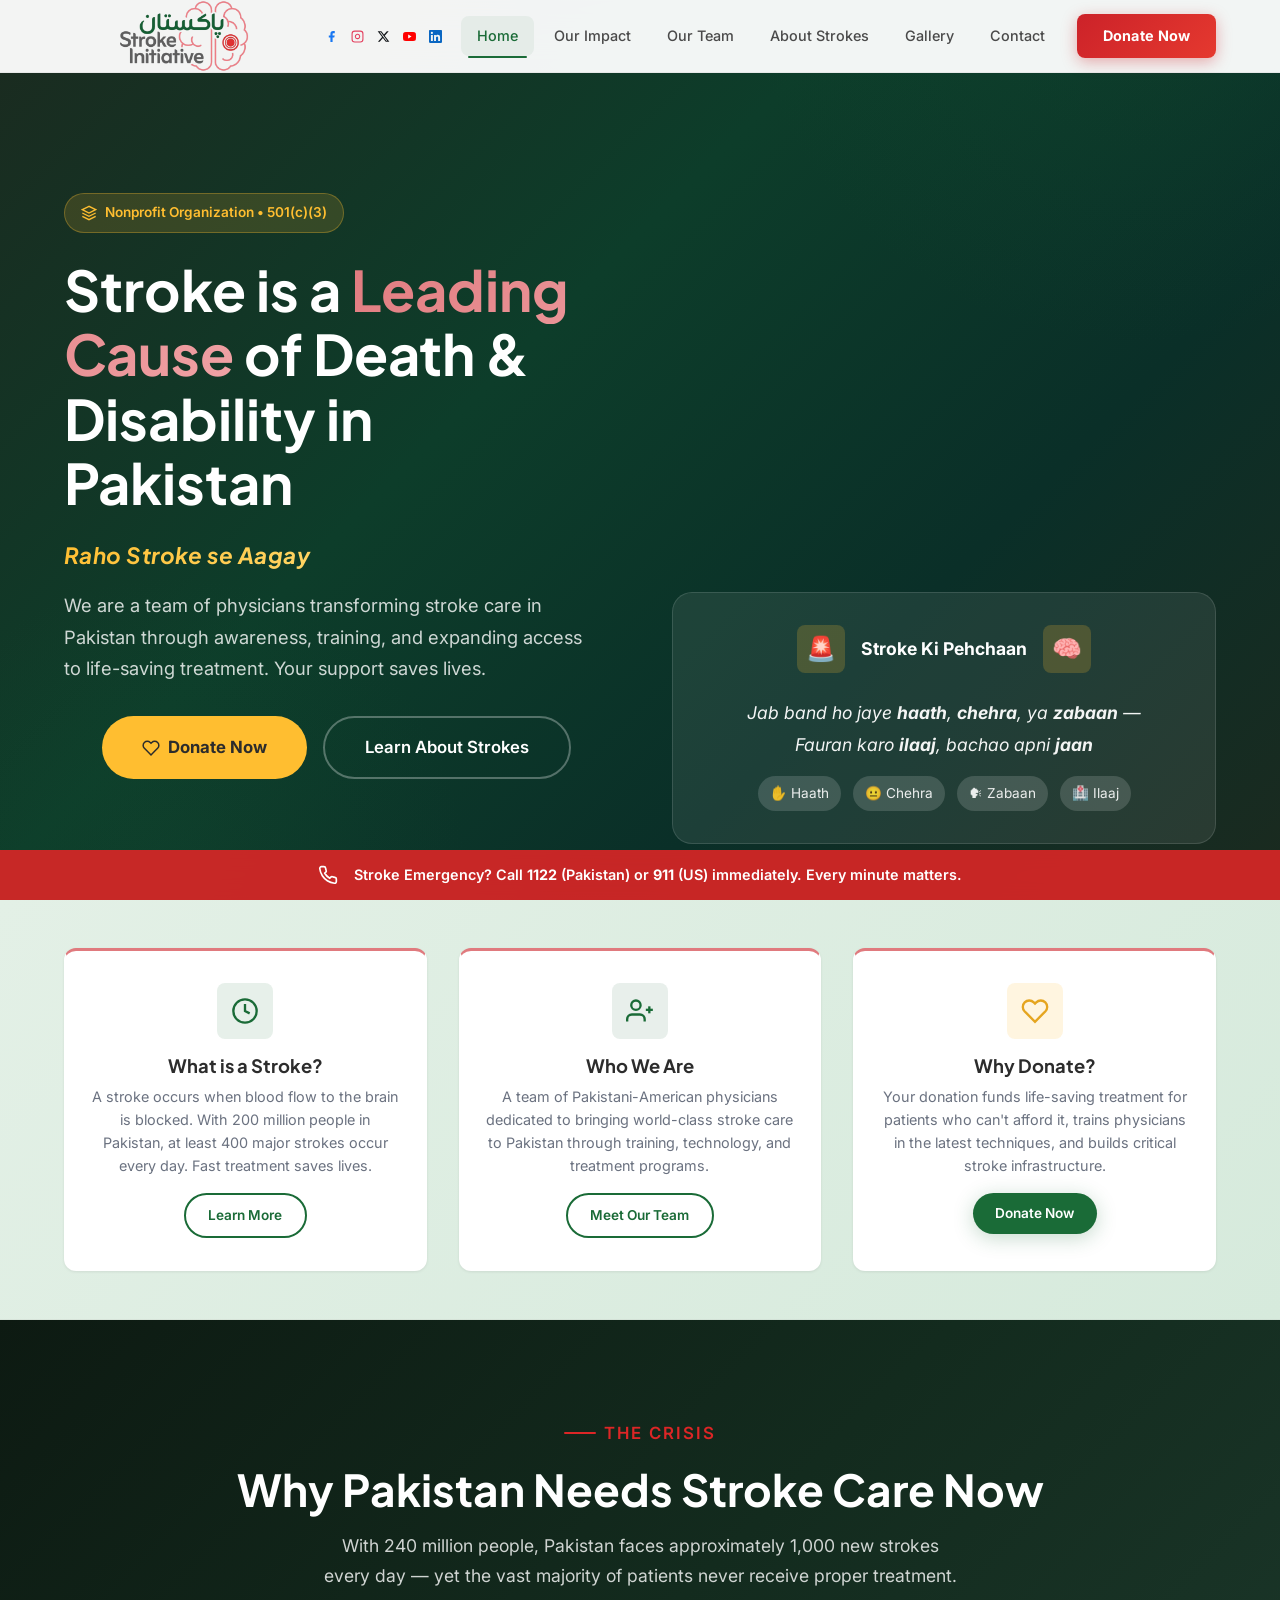
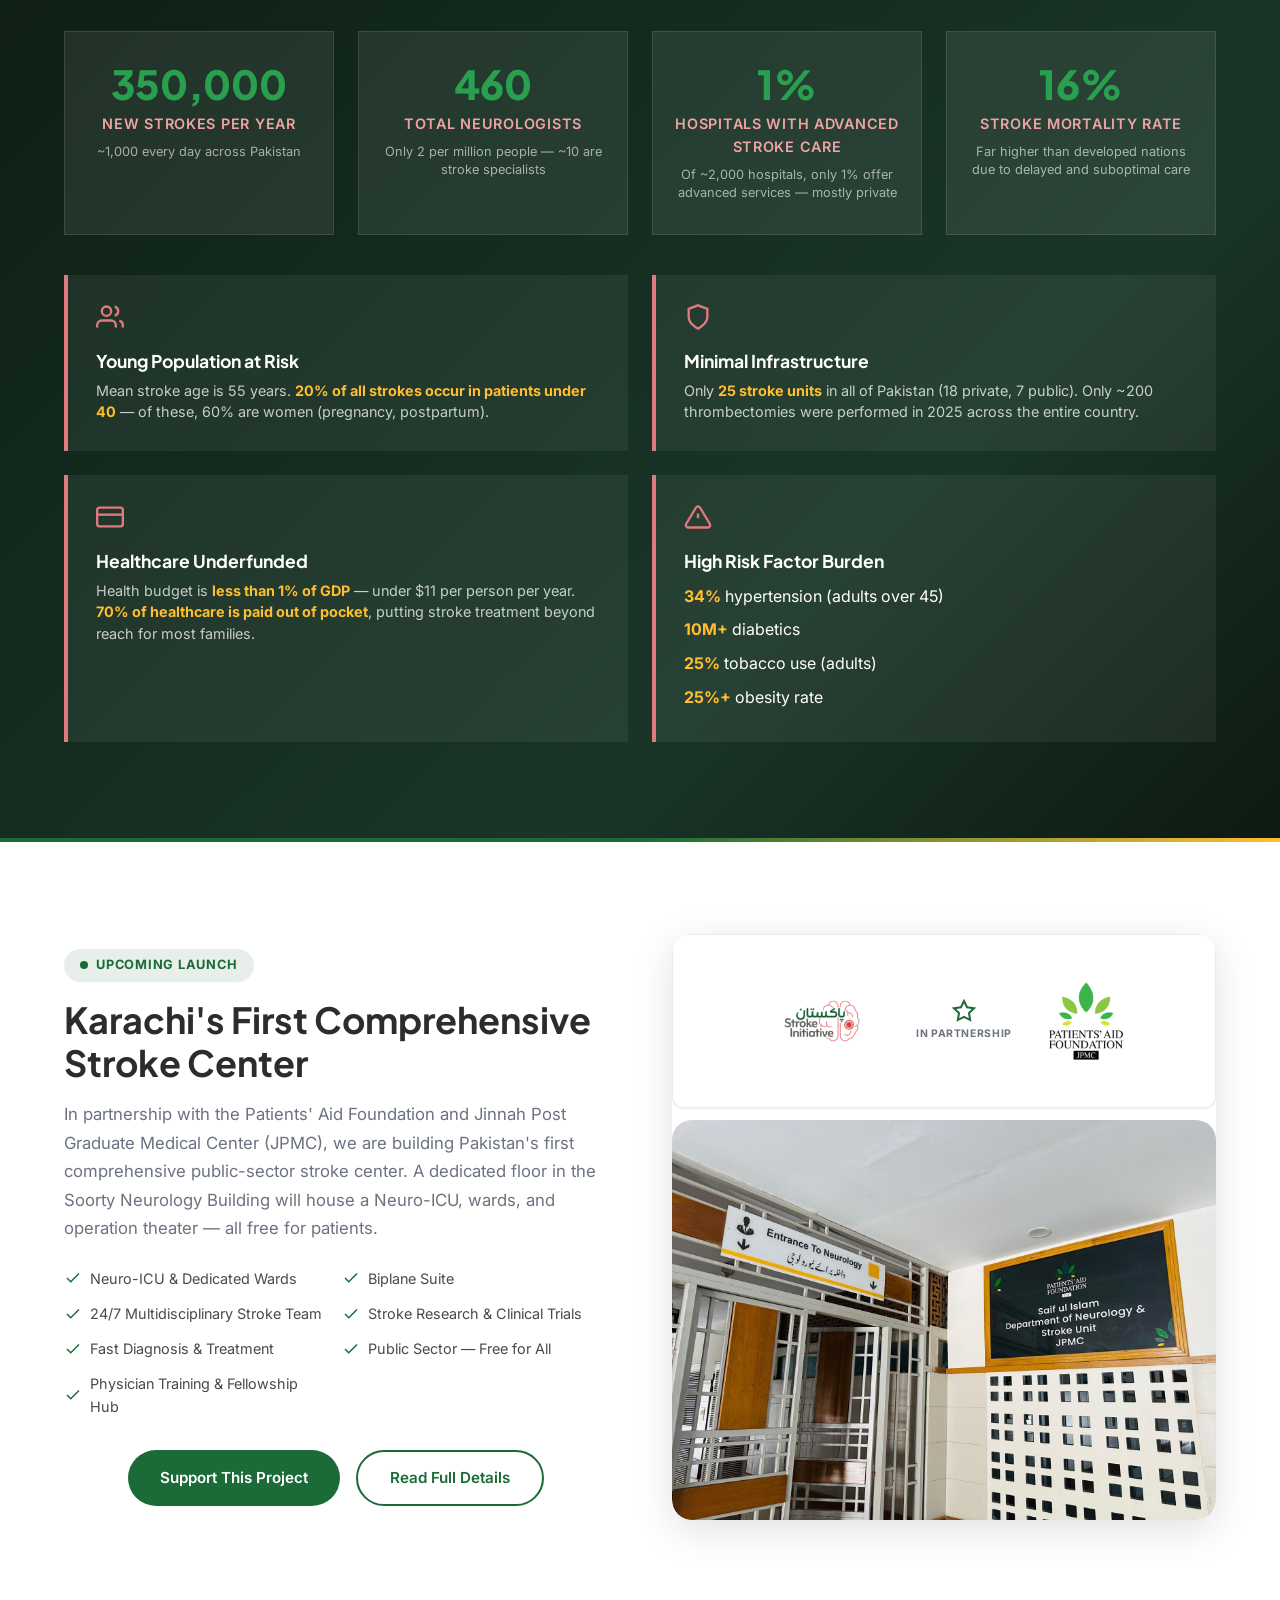
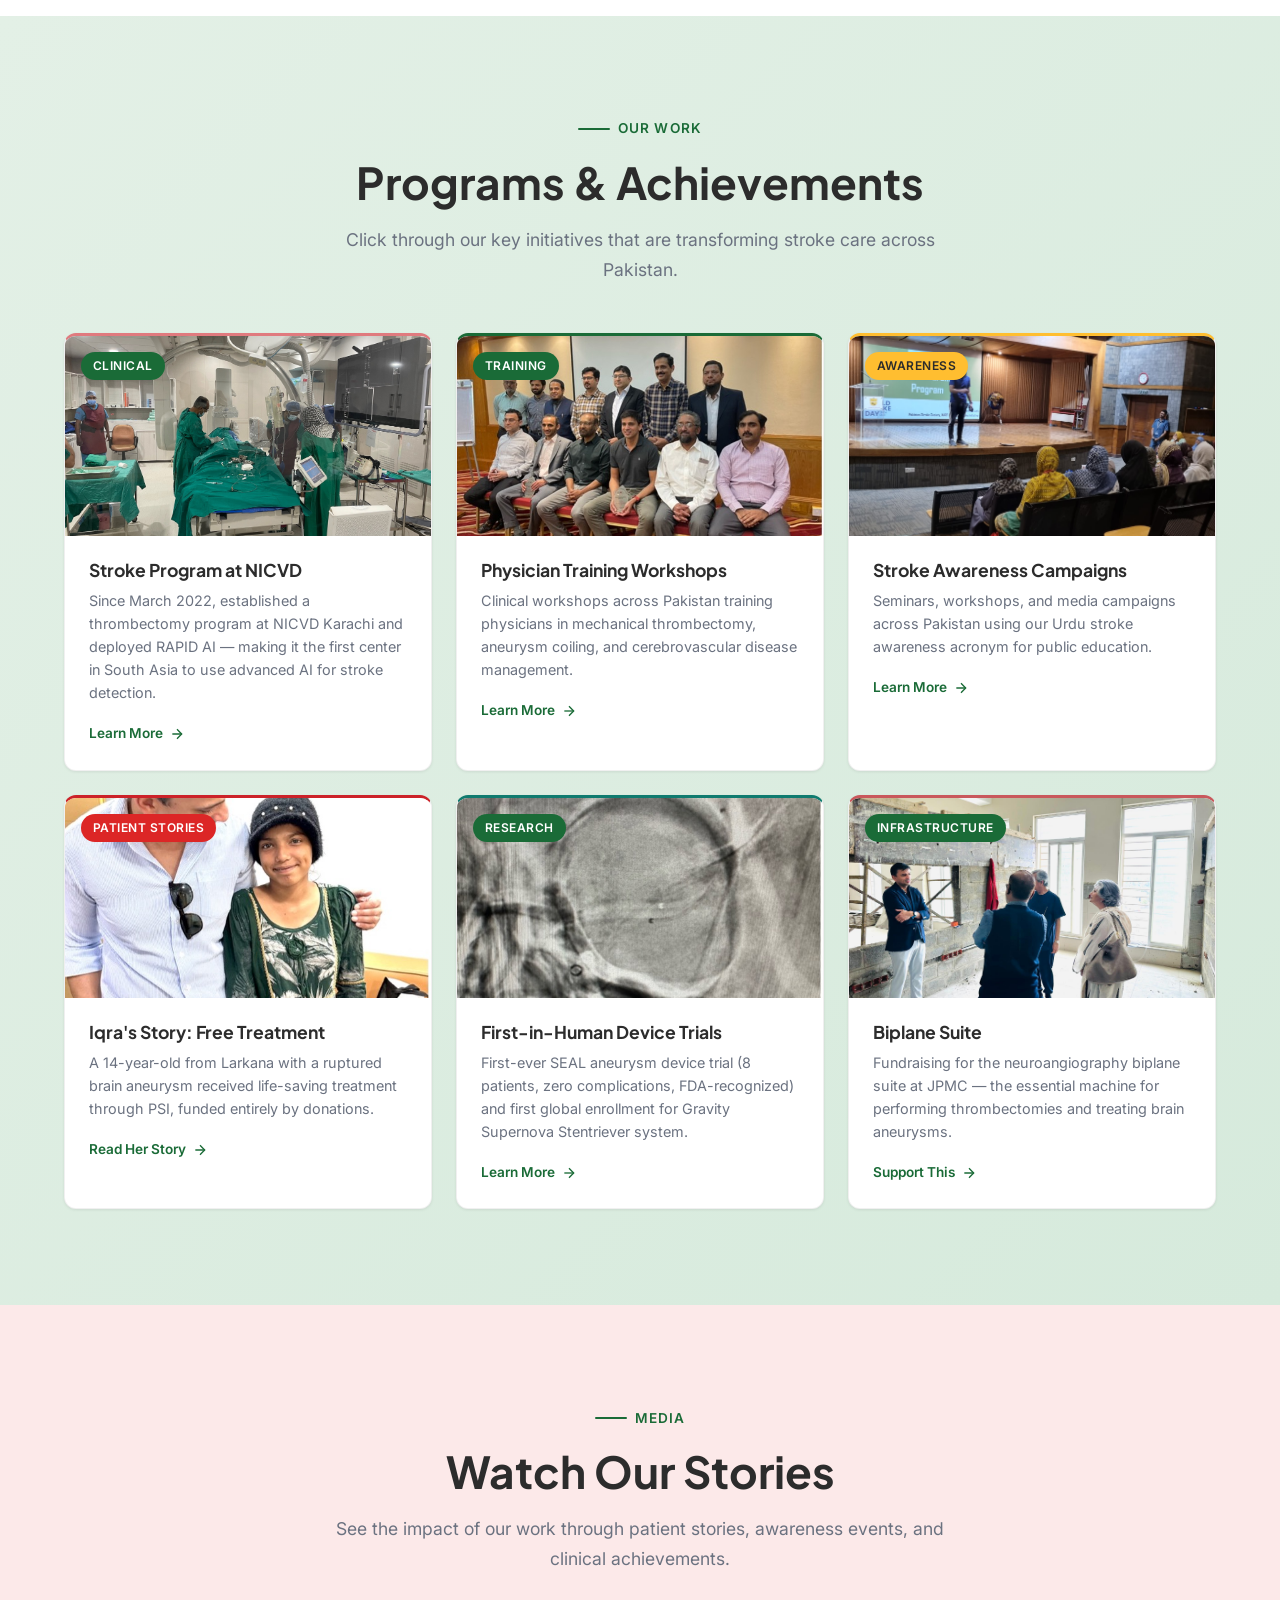
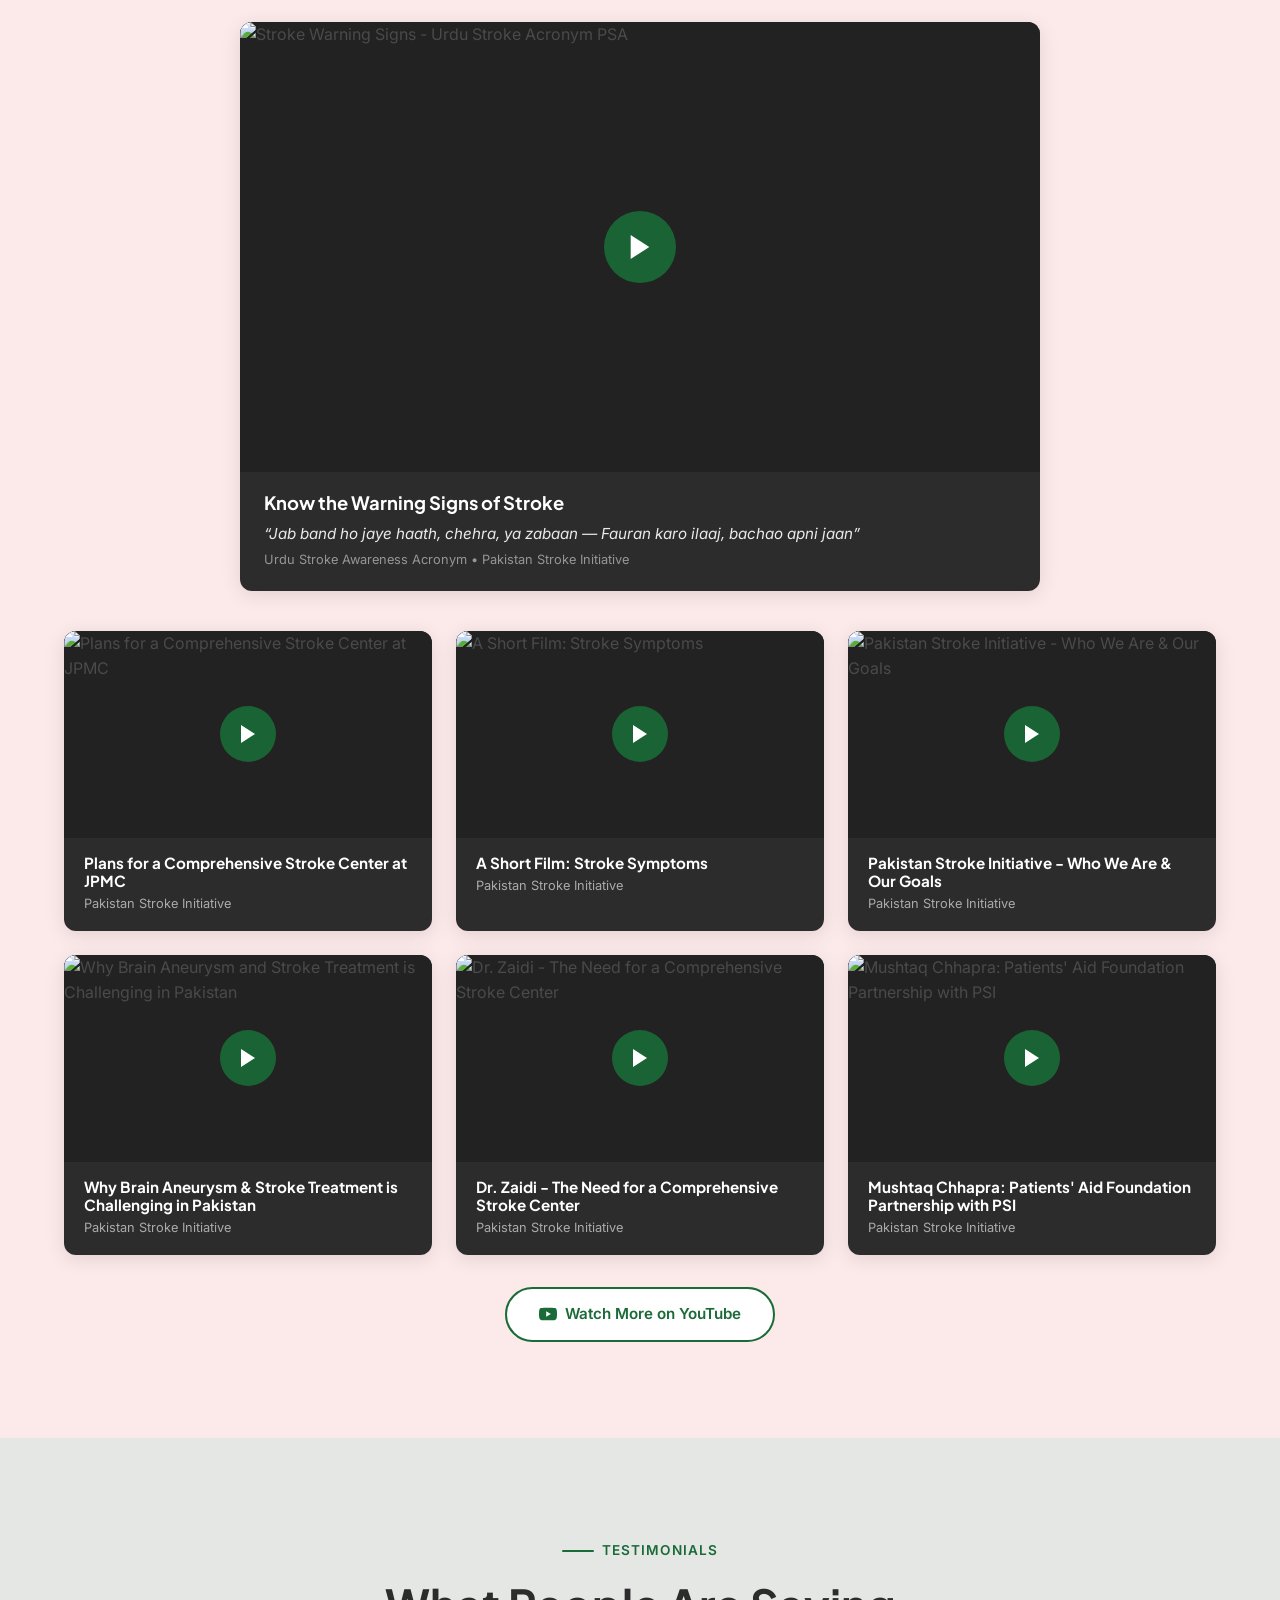
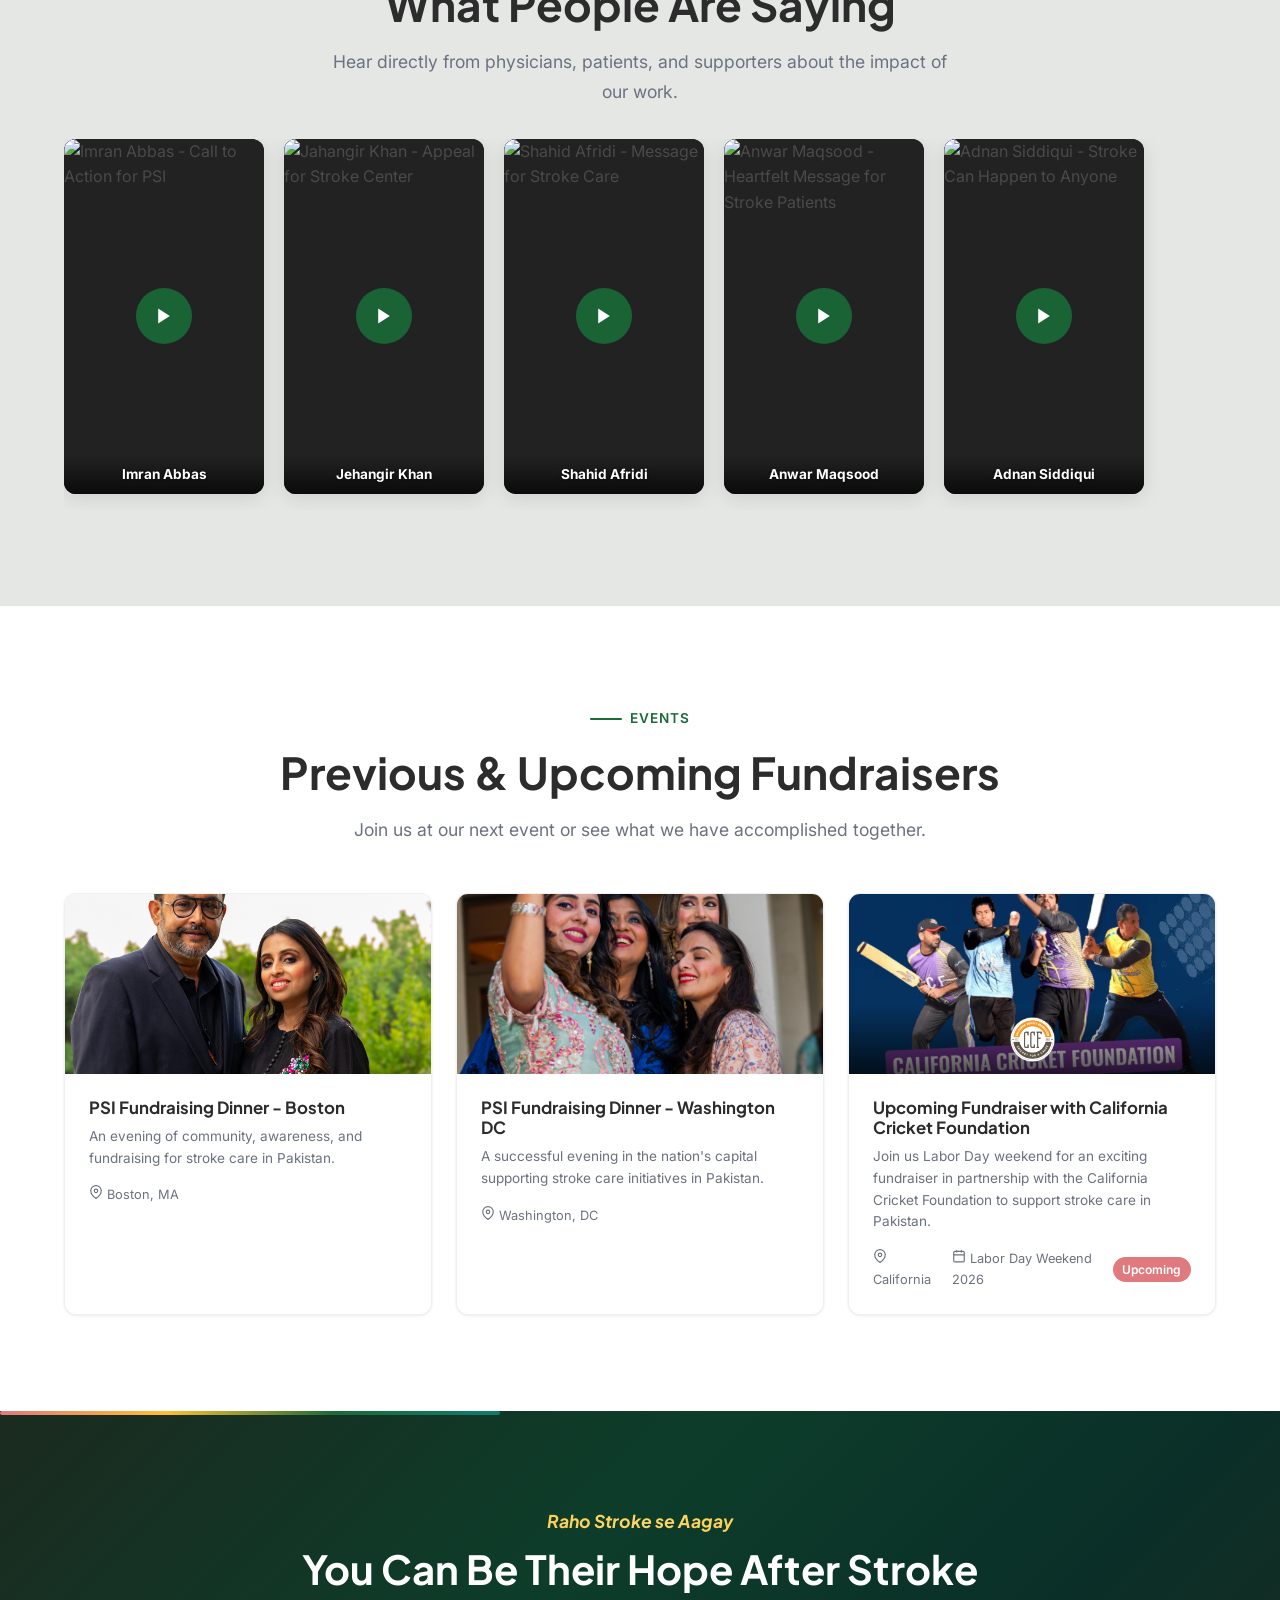
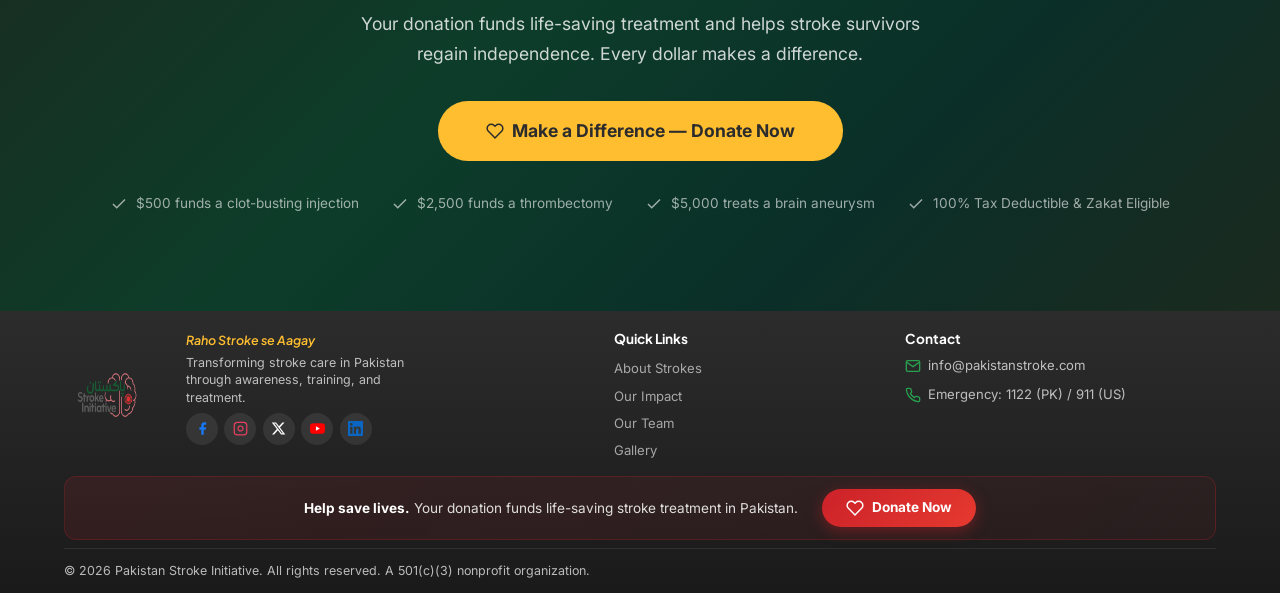
==== commit ceddb971: "Carousel stroke checker, sticky donate nav, compact footer, gallery fix - Rewrote Quick Stroke Check" ====
--- a/index.html
+++ b/index.html
@@ -747,9 +747,10 @@
           <a href="index.html" class="nav-logo">
             <img src="images/psi-logo.png" alt="Pakistan Stroke Initiative" style="height: 100px; width: auto;">
           </a>
-          <p class="footer-slogan">Raho Stroke se Aagay</p>
-          <p>Transforming stroke care in Pakistan through awareness, training, and treatment.</p>
-          <div class="footer-social">
+          <div class="footer-brand-text">
+            <p class="footer-slogan">Raho Stroke se Aagay</p>
+            <p>Transforming stroke care in Pakistan through awareness, training, and treatment.</p>
+            <div class="footer-social">
             <a href="https://www.facebook.com/pakistanstroke" target="_blank" rel="noopener noreferrer" aria-label="Facebook">
               <svg viewBox="0 0 24 24" fill="currentColor"><path d="M18 2h-3a5 5 0 0 0-5 5v3H7v4h3v8h4v-8h3l1-4h-4V7a1 1 0 0 1 1-1h3z"/></svg>
             </a>
@@ -765,6 +766,7 @@
             <a href="https://www.linkedin.com/company/pakistan-stroke-initiative" target="_blank" rel="noopener noreferrer" aria-label="LinkedIn">
               <svg viewBox="0 0 24 24" fill="currentColor"><path d="M20.447 20.452h-3.554v-5.569c0-1.328-.027-3.037-1.852-3.037-1.853 0-2.136 1.445-2.136 2.939v5.667H9.351V9h3.414v1.561h.046c.477-.9 1.637-1.85 3.37-1.85 3.601 0 4.267 2.37 4.267 5.455v6.286zM5.337 7.433a2.062 2.062 0 0 1-2.063-2.065 2.064 2.064 0 1 1 2.063 2.065zm1.782 13.019H3.555V9h3.564v11.452zM22.225 0H1.771C.792 0 0 .774 0 1.729v20.542C0 23.227.792 24 1.771 24h20.451C23.2 24 24 23.227 24 22.271V1.729C24 .774 23.2 0 22.222 0h.003z"/></svg>
             </a>
+            </div>
           </div>
         </div>
 
--- a/css/styles.css
+++ b/css/styles.css
@@ -1641,37 +1641,55 @@
 .footer {
   background: var(--dark);
   color: rgba(255,255,255,0.7);
-  padding: 1.5rem 0 1rem;
+  padding: 1.25rem 0 0.75rem;
 }
 
 .footer-grid {
   display: grid;
-  grid-template-columns: 2fr 1fr 1fr;
-  gap: 1.5rem;
-  margin-bottom: 1rem;
+  grid-template-columns: 2fr 1fr 1.2fr;
+  gap: 2rem;
+  margin-bottom: 0.75rem;
+  align-items: start;
+}
+
+.footer-brand {
+  display: flex;
+  align-items: center;
+  gap: 0.75rem;
+}
+
+.footer-brand .nav-logo {
+  display: block;
+  flex-shrink: 0;
+  width: 110px;
+  height: 95px;
+  overflow: hidden;
+  margin-bottom: 0;
 }
 
 .footer-brand .nav-logo img {
-  height: 220px !important;
+  height: 150px !important;
   width: auto;
-}
-
-.footer-brand .nav-logo {
-  display: inline-block;
-  margin-bottom: 0.25rem;
+  margin-top: -20px;
+  margin-left: -12px;
+}
+
+.footer-brand-text {
+  display: flex;
+  flex-direction: column;
 }
 
 .footer-brand p {
-  font-size: 0.82rem;
-  line-height: 1.5;
-  margin-top: 0.25rem;
-  max-width: 300px;
+  font-size: 0.78rem;
+  line-height: 1.4;
+  margin-top: 0.1rem;
+  max-width: 220px;
 }
 
 .footer-social {
   display: flex;
-  gap: 0.5rem;
-  margin-top: 0.75rem;
+  gap: 0.4rem;
+  margin-top: 0.4rem;
 }
 
 .footer-social a {
@@ -1742,7 +1760,7 @@
   justify-content: center;
   gap: 1.5rem;
   padding: 0.75rem 1.5rem;
-  margin-bottom: 1rem;
+  margin-bottom: 0.5rem;
   background: linear-gradient(135deg, rgba(204, 34, 41, 0.12) 0%, rgba(204, 34, 41, 0.06) 100%);
   border: 1px solid rgba(204, 34, 41, 0.25);
   border-radius: var(--radius-md);
@@ -1792,13 +1810,6 @@
   color: var(--white);
 }
 
-@media (max-width: 900px) {
-  .footer-grid {
-    grid-template-columns: 1fr 1fr;
-    gap: 1.5rem;
-  }
-}
-
 @media (max-width: 600px) {
   .footer {
     padding: 1.25rem 0 0.75rem;
@@ -1812,10 +1823,24 @@
   .footer-brand {
     grid-column: 1 / -1;
     text-align: center;
+    flex-direction: column;
+    gap: 0.25rem;
+  }
+
+  .footer-brand .nav-logo {
+    width: 120px;
+    height: 100px;
+    margin: 0 auto;
   }
 
   .footer-brand .nav-logo img {
     height: 160px !important;
+    margin-top: -22px;
+    margin-left: -14px;
+  }
+
+  .footer-brand-text {
+    align-items: center;
   }
 
   .footer-brand p {
@@ -2580,6 +2605,80 @@
   margin: 0 auto;
 }
 
+/* Donate Sticky Navigation */
+.donate-sticky-nav {
+  background: var(--white);
+  border-bottom: 1px solid var(--light-gray);
+  padding: 0;
+  position: sticky;
+  top: 72px;
+  z-index: 90;
+  transition: box-shadow 0.3s ease;
+}
+
+.donate-sticky-nav.stuck {
+  box-shadow: 0 2px 12px rgba(0,0,0,0.08);
+}
+
+.donate-sticky-nav .container {
+  padding-top: 0;
+  padding-bottom: 0;
+}
+
+.donate-nav-links {
+  display: flex;
+  justify-content: center;
+  gap: 0;
+}
+
+.donate-nav-link {
+  display: flex;
+  align-items: center;
+  gap: 0.4rem;
+  padding: 0.85rem 1.25rem;
+  font-size: 0.85rem;
+  font-weight: 600;
+  color: var(--gray);
+  text-decoration: none;
+  border-bottom: 3px solid transparent;
+  transition: var(--transition);
+  white-space: nowrap;
+}
+
+.donate-nav-link:hover {
+  color: var(--green);
+  background: rgba(26,107,55,0.04);
+}
+
+.donate-nav-link.active {
+  color: var(--green);
+  border-bottom-color: var(--green);
+}
+
+.donate-nav-link svg {
+  flex-shrink: 0;
+}
+
+@media (max-width: 768px) {
+  .donate-nav-links {
+    overflow-x: auto;
+    -webkit-overflow-scrolling: touch;
+    scrollbar-width: none;
+  }
+  .donate-nav-links::-webkit-scrollbar {
+    display: none;
+  }
+  .donate-nav-link {
+    padding: 0.7rem 0.9rem;
+    font-size: 0.78rem;
+    gap: 0.3rem;
+  }
+  .donate-nav-link svg {
+    width: 14px;
+    height: 14px;
+  }
+}
+
 .donate-content {
   max-width: 800px;
   margin: 0 auto;
@@ -3202,10 +3301,10 @@
   font-family: var(--font-heading);
   font-style: italic;
   font-weight: 600;
-  font-size: 0.95rem;
+  font-size: 0.85rem;
   color: var(--gold);
-  margin-top: 0.25rem;
-  margin-bottom: 0.5rem;
+  margin-top: 0;
+  margin-bottom: 0.15rem;
 }
 
 .page-header-slogan {
@@ -3466,103 +3565,48 @@
 .symptom-checker {
   max-width: 600px;
   margin: 0 auto;
-}
-
-.checker-step {
-  display: flex;
-  flex-direction: column;
-  align-items: center;
-  text-align: center;
-  padding: 1rem 1rem 1.25rem;
-  border-bottom: 1px solid var(--light-gray);
+  position: relative;
+}
+
+/* Carousel Navigation */
+.checker-nav {
+  display: flex;
+  align-items: center;
+  justify-content: center;
+  gap: 1rem;
+  margin-bottom: 1rem;
+}
+
+.checker-arrow {
+  width: 36px;
+  height: 36px;
+  border-radius: 50%;
+  border: 2px solid var(--light-gray);
+  background: var(--white);
+  cursor: pointer;
+  display: flex;
+  align-items: center;
+  justify-content: center;
+  color: var(--dark);
   transition: var(--transition);
-}
-
-.checker-step:last-of-type {
-  border-bottom: none;
-}
-
-.checker-step.answered {
-  opacity: 0.5;
-}
-
-.checker-step.answered .checker-buttons {
-  pointer-events: none;
-}
-
-.checker-step .checker-icon {
-  font-size: 1.8rem;
-  margin-bottom: 0.3rem;
-}
-
-.checker-step h3 {
-  font-size: 1.1rem;
-  margin-bottom: 0.2rem;
-  color: var(--dark);
-}
-
-.checker-step p {
-  font-size: 0.9rem;
-  color: var(--gray);
-  margin-bottom: 0.75rem;
-  max-width: 450px;
-}
-
-.checker-buttons {
-  display: flex;
-  gap: 0.75rem;
-}
-
-.checker-btn {
-  padding: 0.5rem 1.25rem;
-  border-radius: var(--radius-sm);
-  font-weight: 600;
-  font-size: 0.85rem;
-  cursor: pointer;
-  border: 2px solid;
-  transition: var(--transition);
-  font-family: var(--font-primary);
-}
-
-.checker-btn.yes {
-  background: rgba(204,34,41,0.1);
-  border-color: var(--red);
-  color: var(--red);
-}
-
-.checker-btn.yes:hover {
-  background: var(--red);
-  color: var(--white);
-}
-
-.checker-btn.no {
-  background: rgba(26,107,55,0.1);
+  flex-shrink: 0;
+}
+
+.checker-arrow:hover:not(:disabled) {
   border-color: var(--green);
   color: var(--green);
-}
-
-.checker-btn.no:hover {
-  background: var(--green);
-  color: var(--white);
-}
-
-.checker-btn.selected {
-  color: var(--white);
-}
-
-.checker-btn.yes.selected {
-  background: var(--red);
-}
-
-.checker-btn.no.selected {
-  background: var(--green);
+  background: rgba(26,107,55,0.05);
+}
+
+.checker-arrow:disabled {
+  opacity: 0.3;
+  cursor: not-allowed;
 }
 
 .checker-progress {
   display: flex;
   gap: 0.5rem;
   justify-content: center;
-  margin-bottom: 0.5rem;
 }
 
 .checker-dot {
@@ -3572,11 +3616,17 @@
   background: var(--light-gray);
   border: 2px solid var(--light-gray);
   transition: var(--transition);
+  cursor: pointer;
 }
 
 .checker-dot.active {
   background: var(--green);
   border-color: var(--green);
+  transform: scale(1.2);
+}
+
+.checker-dot.current {
+  border-color: var(--green);
 }
 
 .checker-dot.danger {
@@ -3584,9 +3634,120 @@
   border-color: var(--red);
 }
 
+/* Carousel Track */
+.checker-track {
+  overflow: hidden;
+  position: relative;
+}
+
+.checker-step {
+  display: none;
+  flex-direction: column;
+  align-items: center;
+  text-align: center;
+  padding: 1.5rem 1.5rem 2rem;
+  animation: checkerFadeIn 0.35s ease;
+}
+
+.checker-step.active {
+  display: flex;
+}
+
+@keyframes checkerFadeIn {
+  from { opacity: 0; transform: translateX(30px); }
+  to { opacity: 1; transform: translateX(0); }
+}
+
+@keyframes checkerFadeInReverse {
+  from { opacity: 0; transform: translateX(-30px); }
+  to { opacity: 1; transform: translateX(0); }
+}
+
+.checker-step.slide-left {
+  animation: checkerFadeIn 0.35s ease;
+}
+
+.checker-step.slide-right {
+  animation: checkerFadeInReverse 0.35s ease;
+}
+
+.checker-step.answered .checker-buttons {
+  pointer-events: none;
+}
+
+.checker-step .checker-icon {
+  font-size: 2.5rem;
+  margin-bottom: 0.5rem;
+}
+
+.checker-step h3 {
+  font-size: 1.2rem;
+  margin-bottom: 0.4rem;
+  color: var(--dark);
+}
+
+.checker-step p {
+  font-size: 0.95rem;
+  color: var(--gray);
+  margin-bottom: 1.25rem;
+  max-width: 450px;
+}
+
+.checker-buttons {
+  display: flex;
+  gap: 1rem;
+}
+
+.checker-btn {
+  padding: 0.65rem 1.75rem;
+  border-radius: var(--radius-sm);
+  font-weight: 600;
+  font-size: 0.9rem;
+  cursor: pointer;
+  border: 2px solid;
+  transition: var(--transition);
+  font-family: var(--font-primary);
+}
+
+.checker-btn.yes {
+  background: rgba(204,34,41,0.1);
+  border-color: var(--red);
+  color: var(--red);
+}
+
+.checker-btn.yes:hover {
+  background: var(--red);
+  color: var(--white);
+}
+
+.checker-btn.no {
+  background: rgba(26,107,55,0.1);
+  border-color: var(--green);
+  color: var(--green);
+}
+
+.checker-btn.no:hover {
+  background: var(--green);
+  color: var(--white);
+}
+
+.checker-btn.selected {
+  color: var(--white);
+  pointer-events: none;
+}
+
+.checker-btn.yes.selected {
+  background: var(--red);
+}
+
+.checker-btn.no.selected {
+  background: var(--green);
+}
+
 .checker-result {
   text-align: center;
   padding: 2rem;
+  animation: checkerFadeIn 0.4s ease;
 }
 
 .checker-result.emergency {
@@ -3612,6 +3773,22 @@
   font-size: 1rem;
   color: var(--gray);
   margin-bottom: 1rem;
+}
+
+@media (max-width: 600px) {
+  .checker-step {
+    padding: 1rem 0.5rem 1.5rem;
+  }
+  .checker-step .checker-icon {
+    font-size: 2rem;
+  }
+  .checker-step h3 {
+    font-size: 1.05rem;
+  }
+  .checker-btn {
+    padding: 0.55rem 1.25rem;
+    font-size: 0.82rem;
+  }
 }
 
 /* ============================================
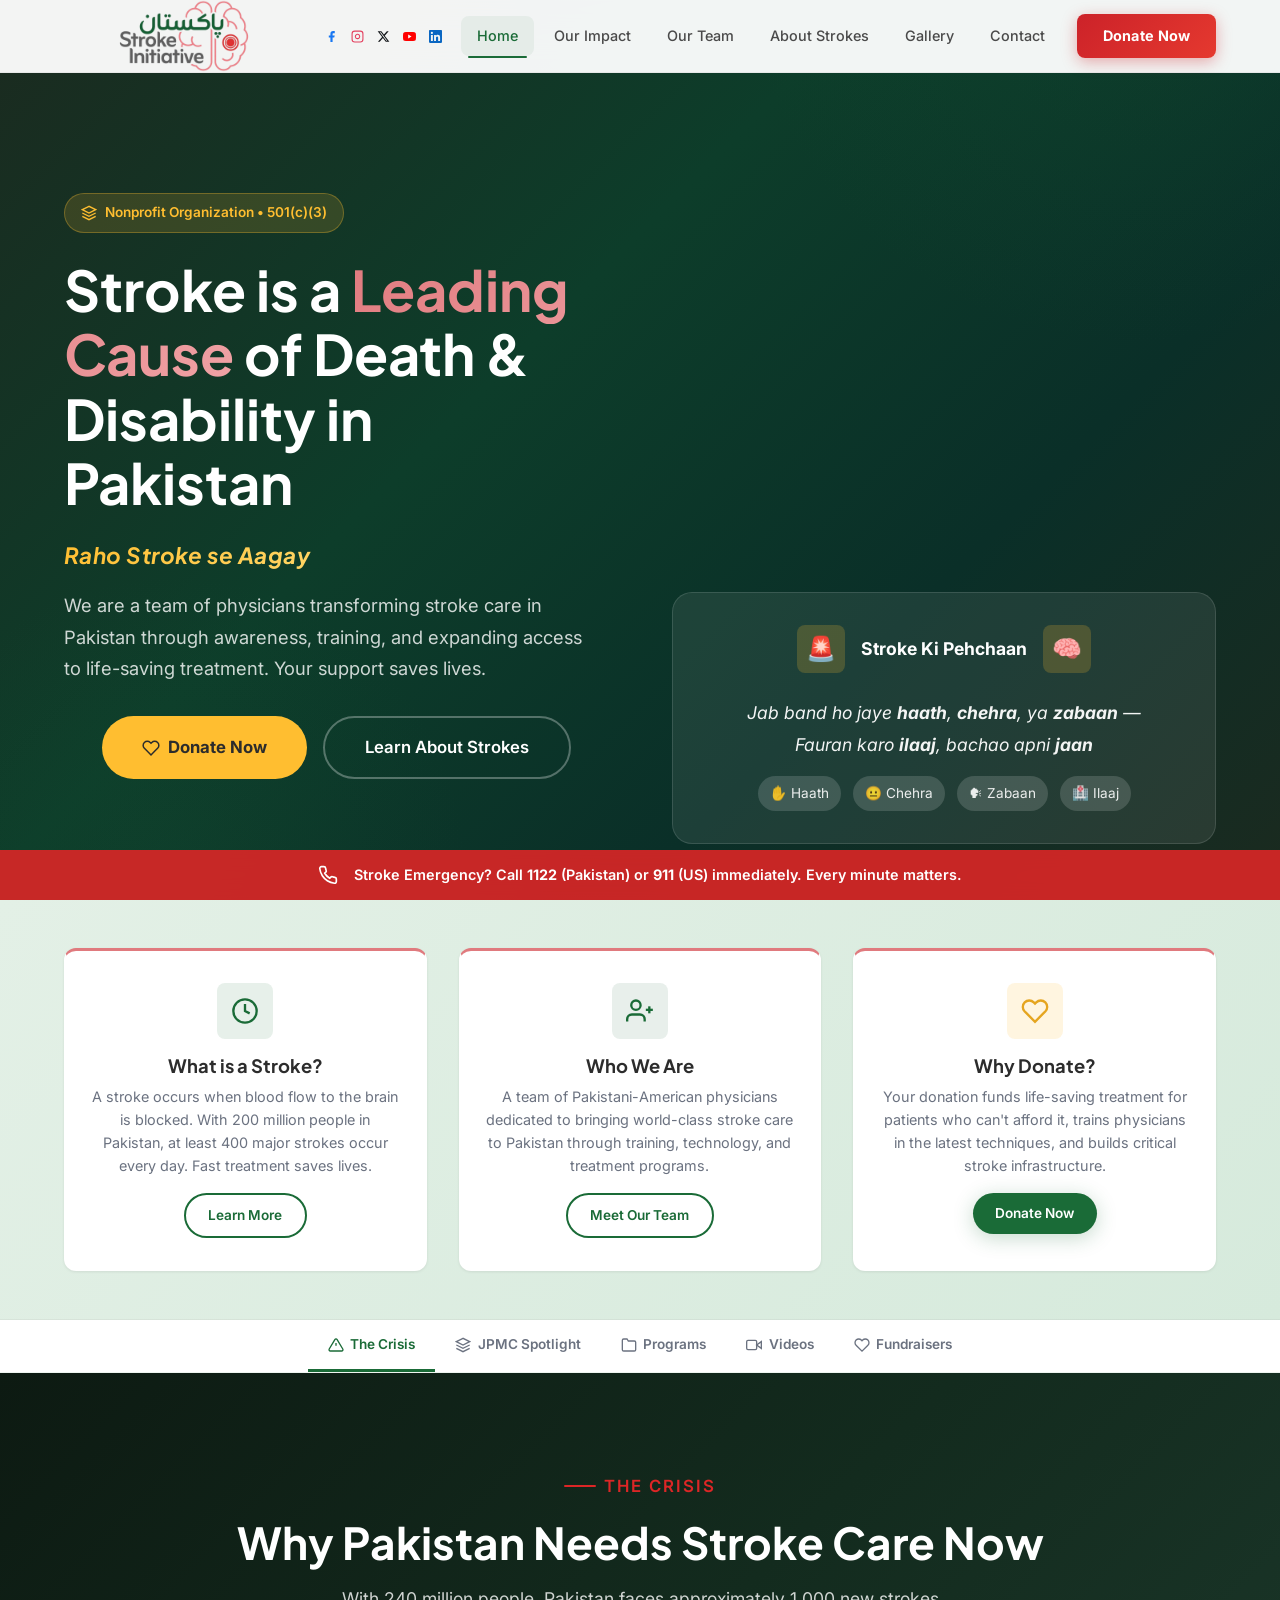
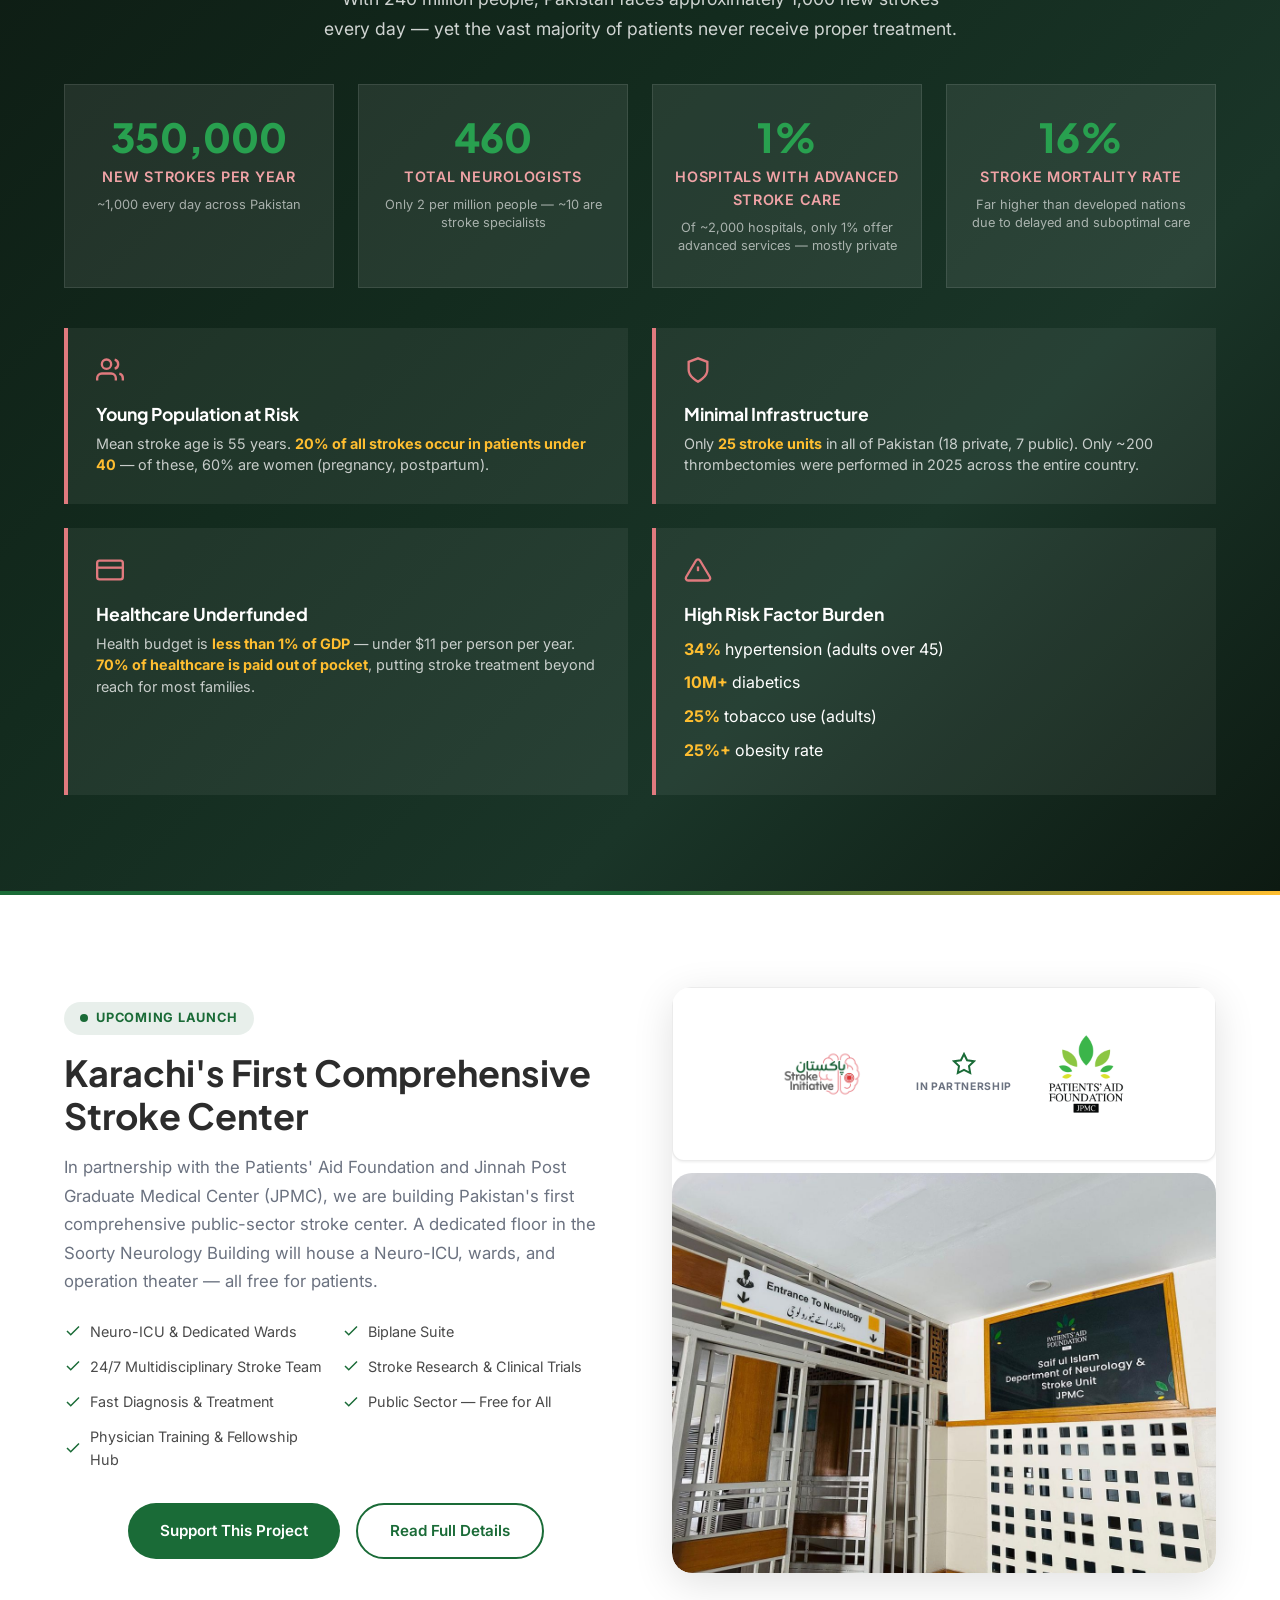
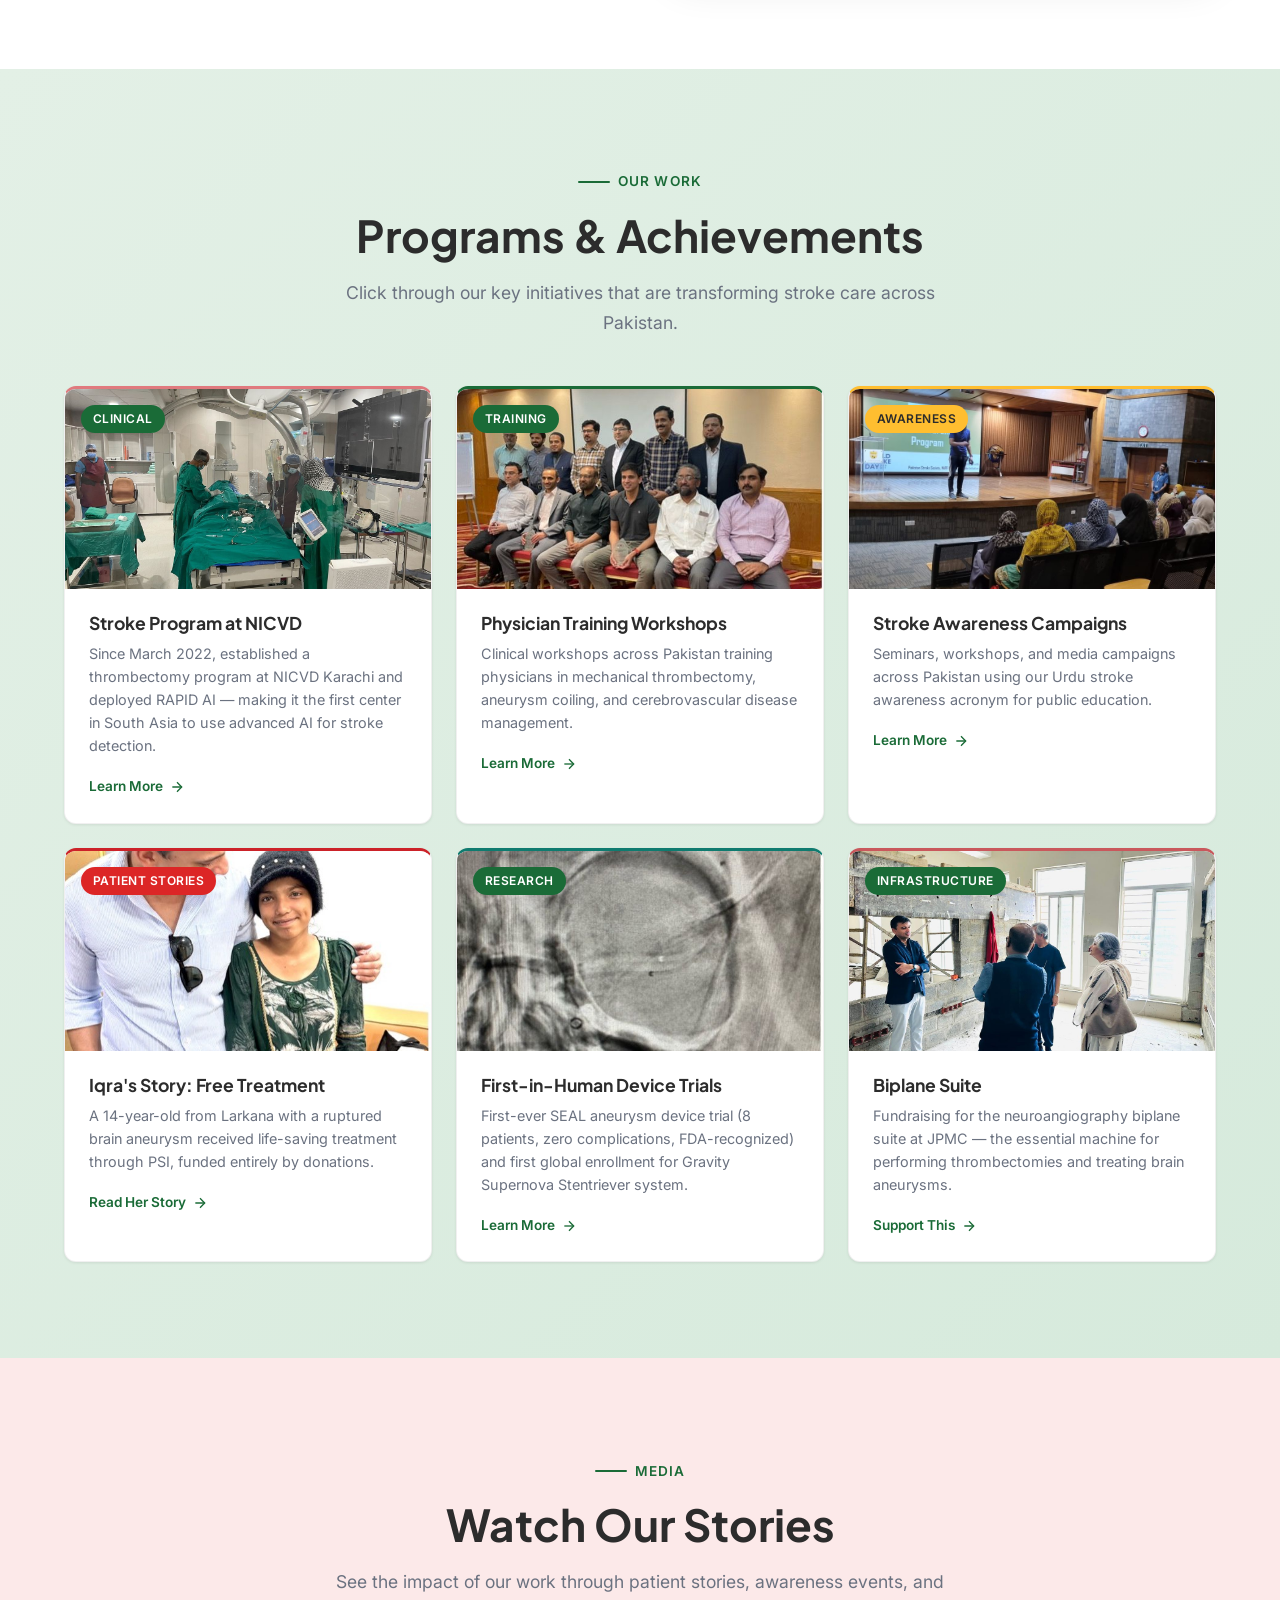
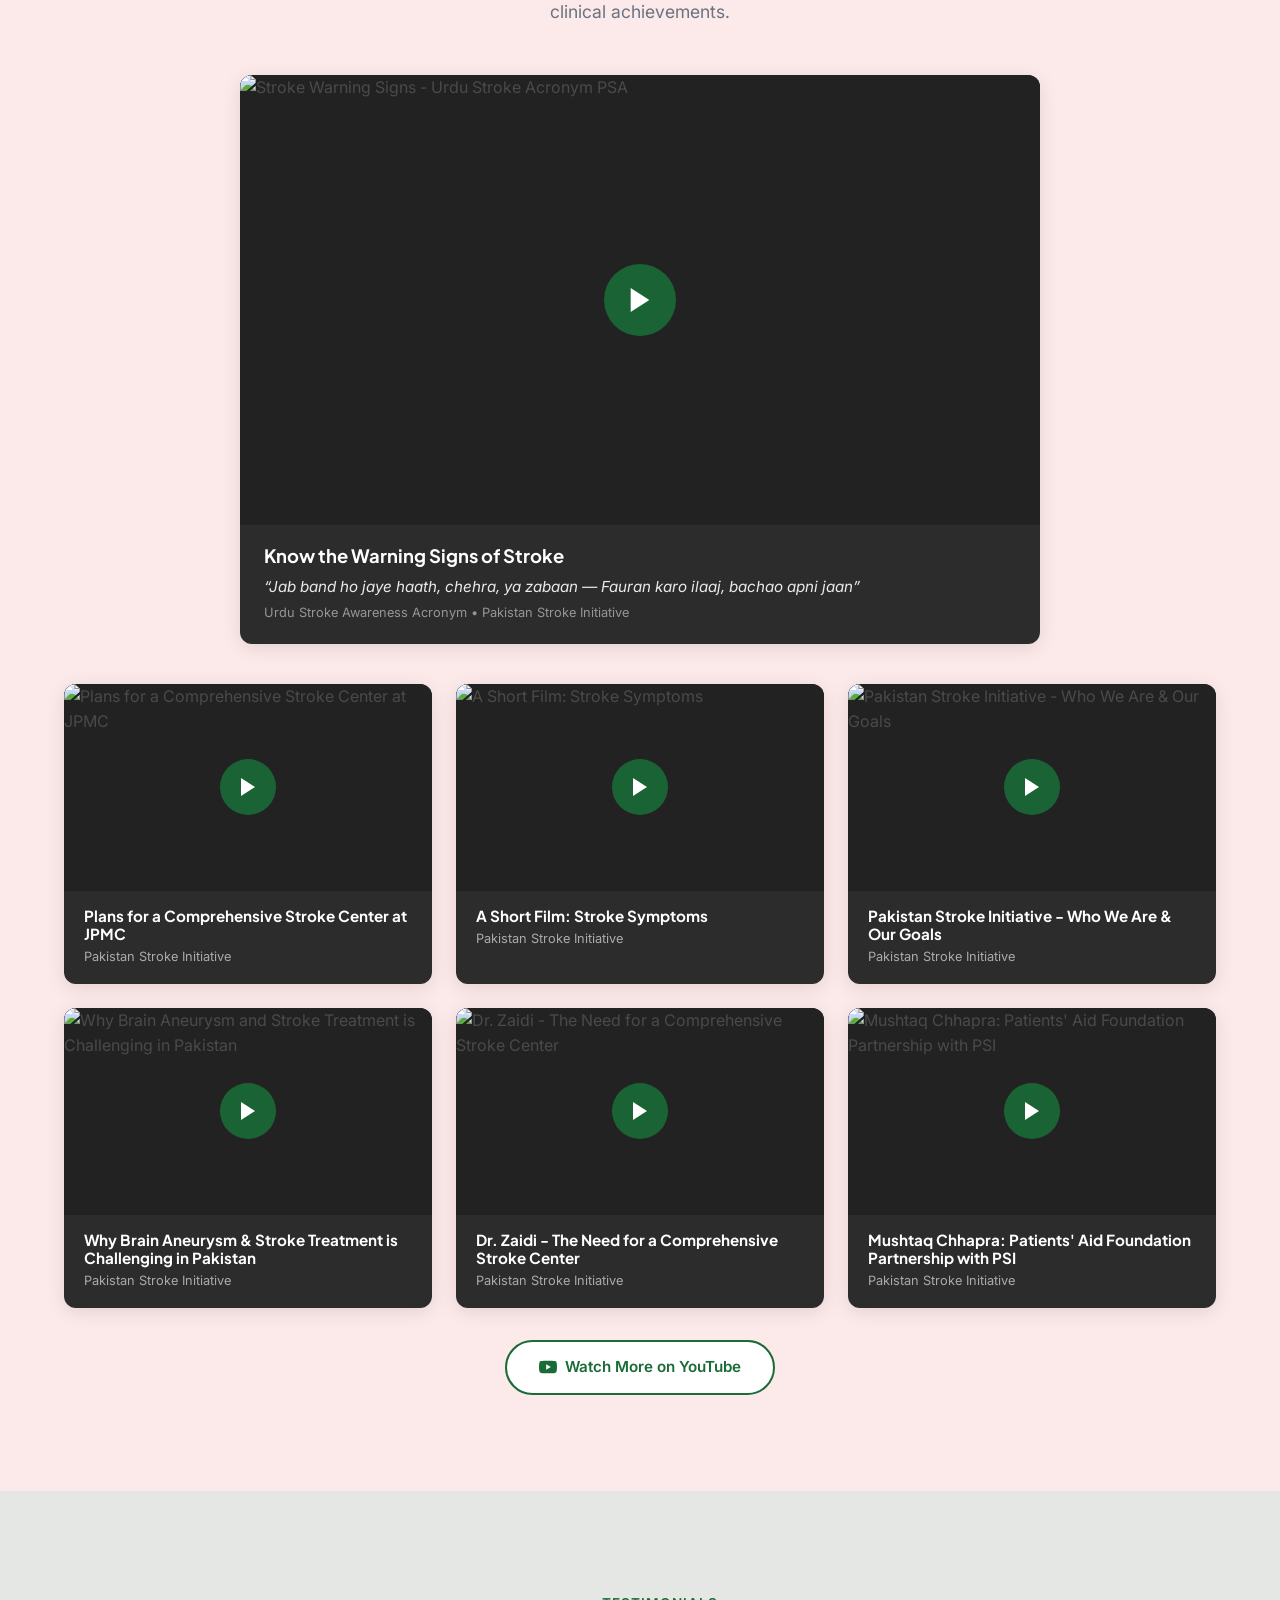
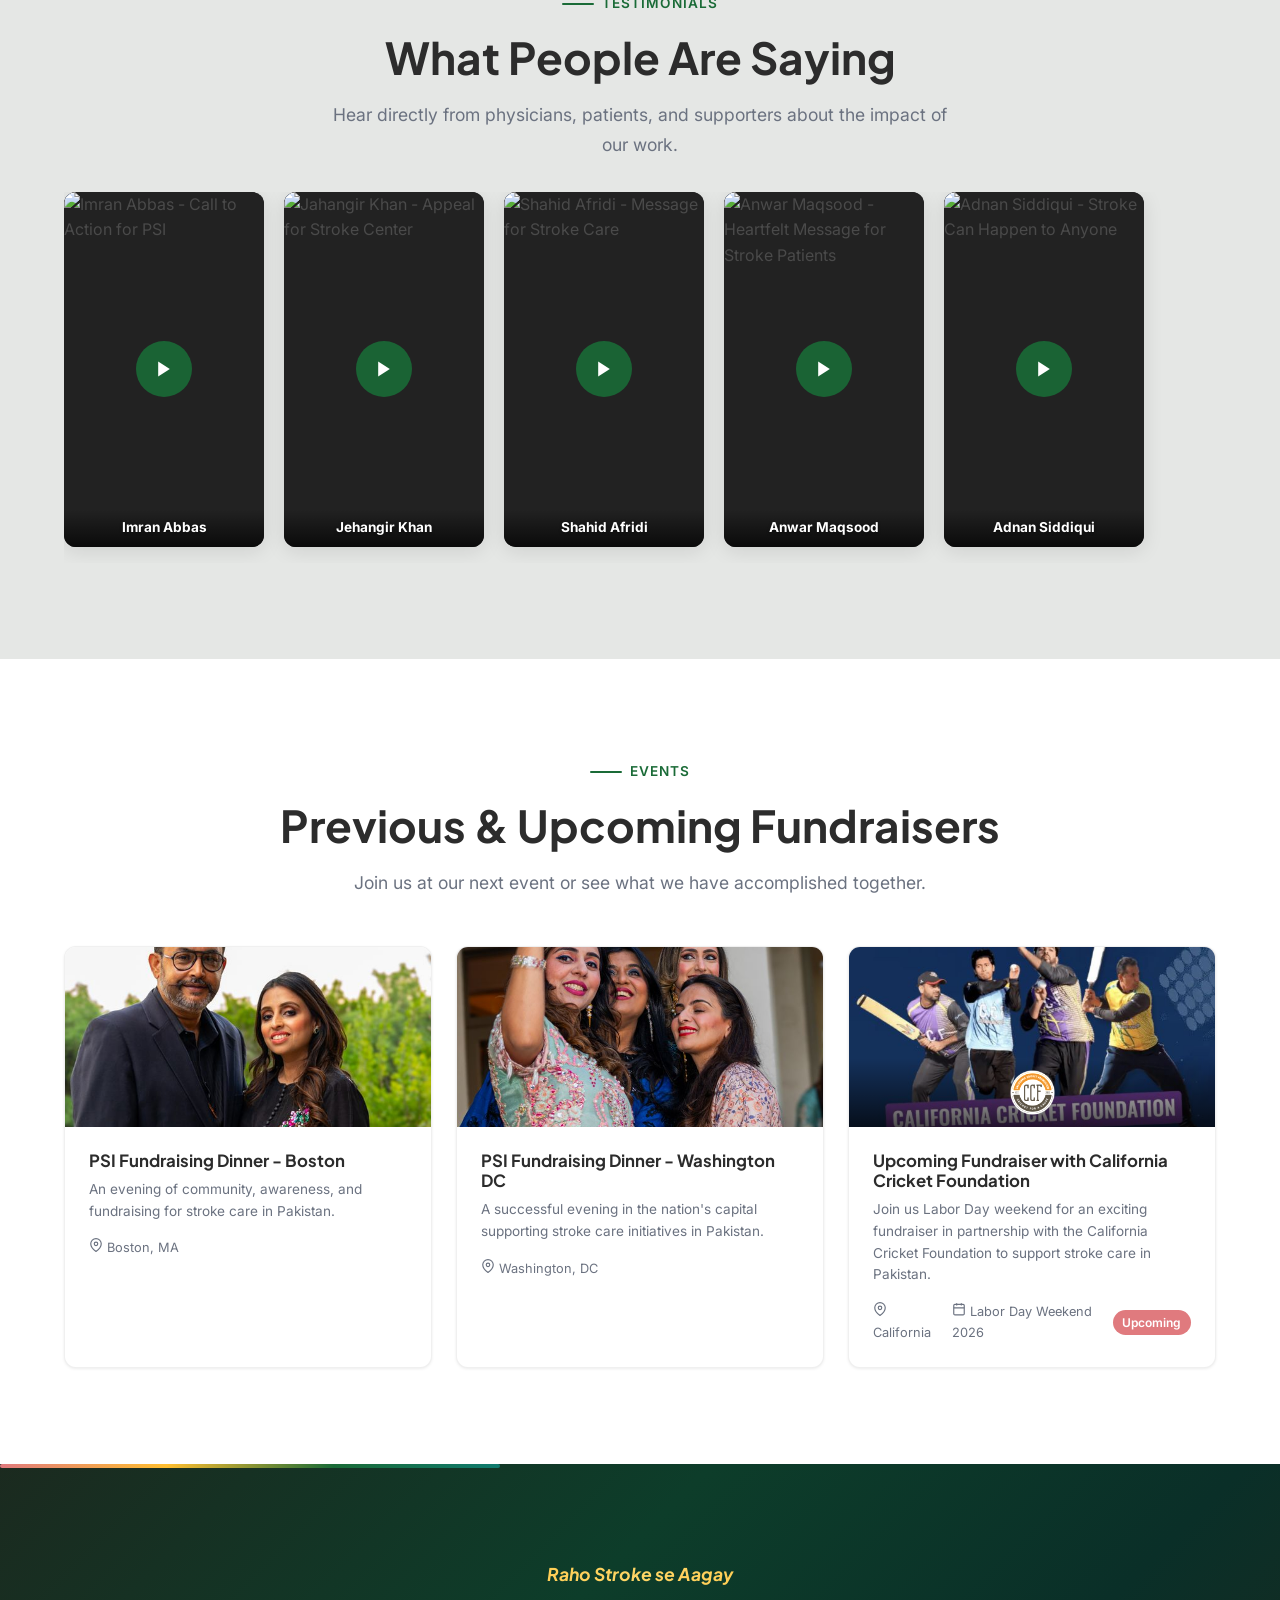
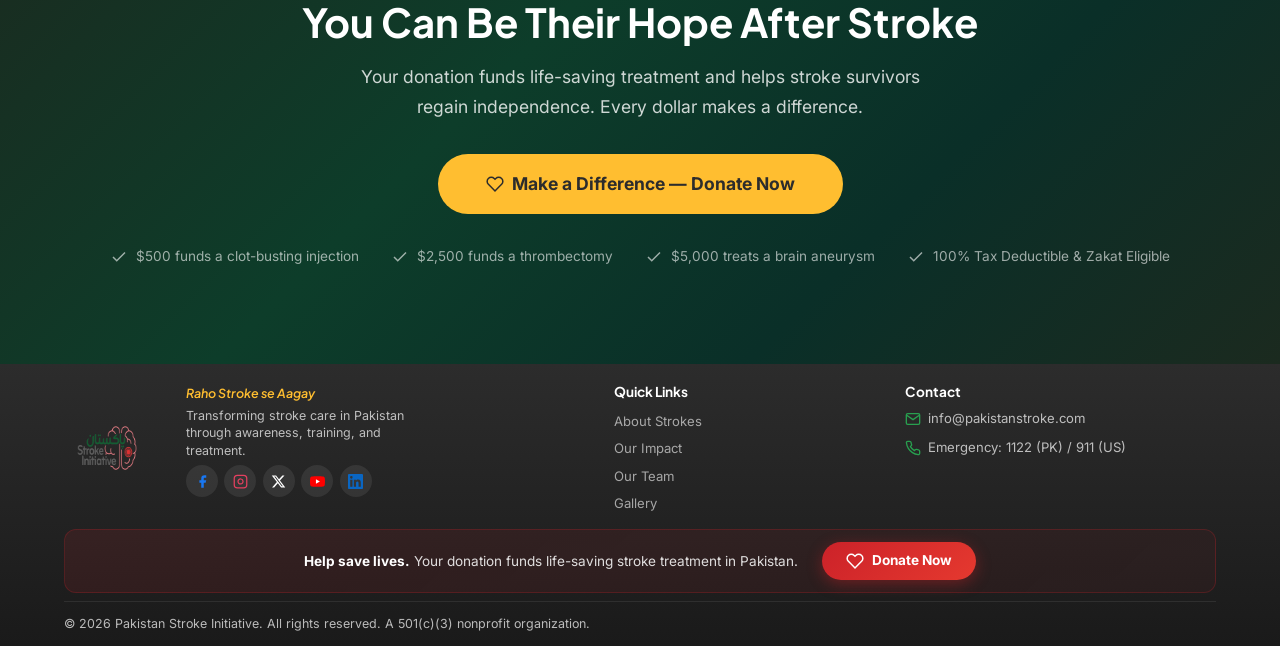
==== commit 22afd67a: "Add SEO optimization, image compression, sticky navigation, and branding assets - Add Open Graph, Tw" ====
--- a/index.html
+++ b/index.html
@@ -12,6 +12,25 @@
   <meta property="og:description" content="A nonprofit dedicated to transforming stroke care in Pakistan through awareness, physician training, and expanding access to life-saving treatment.">
   <meta property="og:type" content="website">
   <meta property="og:url" content="https://pakistanstroke.com">
+  <meta property="og:image" content="https://pakistanstroke.com/images/psi-og-image.png">
+  <meta property="og:image:width" content="1200">
+  <meta property="og:image:height" content="630">
+  <meta property="og:site_name" content="Pakistan Stroke Initiative">
+  <meta property="og:locale" content="en_US">
+
+  <!-- Twitter Card -->
+  <meta name="twitter:card" content="summary_large_image">
+  <meta name="twitter:site" content="@pakistanstroke">
+  <meta name="twitter:title" content="Pakistan Stroke Initiative - Saving Lives Through Stroke Care">
+  <meta name="twitter:description" content="A nonprofit dedicated to transforming stroke care in Pakistan through awareness, physician training, and expanding access to life-saving treatment.">
+  <meta name="twitter:image" content="https://pakistanstroke.com/images/psi-og-image.png">
+
+  <!-- Canonical -->
+  <link rel="canonical" href="https://pakistanstroke.com/">
+
+  <!-- Favicon -->
+  <link rel="icon" type="image/png" href="images/favicon.png">
+  <link rel="apple-touch-icon" href="images/apple-touch-icon.png">
 
   <title>Pakistan Stroke Initiative | Transforming Stroke Care in Pakistan</title>
 
@@ -22,6 +41,67 @@
 
   <!-- Styles -->
   <link rel="stylesheet" href="css/styles.css">
+
+  <!-- Structured Data - Organization -->
+  <script type="application/ld+json">
+  {
+    "@context": "https://schema.org",
+    "@type": "NonprofitOrganization",
+    "name": "Pakistan Stroke Initiative",
+    "alternateName": "PSI",
+    "url": "https://pakistanstroke.com",
+    "logo": "https://pakistanstroke.com/images/psi-logo.png",
+    "image": "https://pakistanstroke.com/images/psi-og-image.png",
+    "description": "A US-registered 501(c)(3) nonprofit dedicated to transforming stroke care in Pakistan through awareness, physician training, and expanding access to life-saving treatment.",
+    "foundingDate": "2022",
+    "areaServed": [
+      {
+        "@type": "Country",
+        "name": "Pakistan"
+      },
+      {
+        "@type": "Country",
+        "name": "United States"
+      }
+    ],
+    "nonprofitStatus": "501(c)(3)",
+    "email": "info@pakistanstroke.com",
+    "sameAs": [
+      "https://www.facebook.com/pakistanstroke",
+      "https://www.instagram.com/pak.stroke.initiative/",
+      "https://twitter.com/pakistanstroke",
+      "https://www.youtube.com/@pakistanstroke",
+      "https://www.linkedin.com/company/pakistan-stroke-initiative"
+    ],
+    "founder": [
+      {
+        "@type": "Person",
+        "name": "Hisham Salahuddin, MD",
+        "jobTitle": "Co-Founder & President"
+      },
+      {
+        "@type": "Person",
+        "name": "Fazal Zaidi, MD, FAHA, FSVIN",
+        "jobTitle": "Co-Founder & Director, Pakistan Operations"
+      },
+      {
+        "@type": "Person",
+        "name": "Syed Umair, MD",
+        "jobTitle": "Co-Founder & Director, U.S. Operations"
+      }
+    ]
+  }
+  </script>
+
+  <!-- Structured Data - WebSite (enables sitelinks search box) -->
+  <script type="application/ld+json">
+  {
+    "@context": "https://schema.org",
+    "@type": "WebSite",
+    "name": "Pakistan Stroke Initiative",
+    "url": "https://pakistanstroke.com"
+  }
+  </script>
 </head>
 <body>
   <!-- Skip to Content -->
@@ -205,6 +285,34 @@
         </div>
       </div>
     </section>
+
+    <!-- Sticky Page Navigation -->
+    <nav class="page-sticky-nav" id="page-sticky-nav">
+      <div class="container">
+        <div class="page-nav-links">
+          <a href="#crisis" class="page-nav-link active">
+            <svg viewBox="0 0 24 24" fill="none" stroke="currentColor" stroke-width="2" width="16" height="16"><path d="M10.29 3.86L1.82 18a2 2 0 0 0 1.71 3h16.94a2 2 0 0 0 1.71-3L13.71 3.86a2 2 0 0 0-3.42 0z"/><line x1="12" y1="9" x2="12" y2="13"/><line x1="12" y1="17" x2="12.01" y2="17"/></svg>
+            The Crisis
+          </a>
+          <a href="#spotlight" class="page-nav-link">
+            <svg viewBox="0 0 24 24" fill="none" stroke="currentColor" stroke-width="2" width="16" height="16"><path d="M12 2L2 7l10 5 10-5-10-5z"/><path d="M2 17l10 5 10-5"/><path d="M2 12l10 5 10-5"/></svg>
+            JPMC Spotlight
+          </a>
+          <a href="#programs" class="page-nav-link">
+            <svg viewBox="0 0 24 24" fill="none" stroke="currentColor" stroke-width="2" width="16" height="16"><path d="M22 19a2 2 0 0 1-2 2H4a2 2 0 0 1-2-2V5a2 2 0 0 1 2-2h5l2 3h9a2 2 0 0 1 2 2z"/></svg>
+            Programs
+          </a>
+          <a href="#videos" class="page-nav-link">
+            <svg viewBox="0 0 24 24" fill="none" stroke="currentColor" stroke-width="2" width="16" height="16"><polygon points="23 7 16 12 23 17 23 7"/><rect x="1" y="5" width="15" height="14" rx="2" ry="2"/></svg>
+            Videos
+          </a>
+          <a href="#fundraisers" class="page-nav-link">
+            <svg viewBox="0 0 24 24" fill="none" stroke="currentColor" stroke-width="2" width="16" height="16"><path d="M20.84 4.61a5.5 5.5 0 0 0-7.78 0L12 5.67l-1.06-1.06a5.5 5.5 0 0 0-7.78 7.78l1.06 1.06L12 21.23l7.78-7.78 1.06-1.06a5.5 5.5 0 0 0 0-7.78z"/></svg>
+            Fundraisers
+          </a>
+        </div>
+      </div>
+    </nav>
 
     <!-- The Crisis in Pakistan -->
     <section class="section crisis-section" id="crisis">
--- a/css/styles.css
+++ b/css/styles.css
@@ -2605,7 +2605,8 @@
   margin: 0 auto;
 }
 
-/* Donate Sticky Navigation */
+/* Page Sticky Navigation (used on Donate, Home, Impact, About Strokes) */
+.page-sticky-nav,
 .donate-sticky-nav {
   background: var(--white);
   border-bottom: 1px solid var(--light-gray);
@@ -2616,21 +2617,25 @@
   transition: box-shadow 0.3s ease;
 }
 
+.page-sticky-nav.stuck,
 .donate-sticky-nav.stuck {
   box-shadow: 0 2px 12px rgba(0,0,0,0.08);
 }
 
+.page-sticky-nav .container,
 .donate-sticky-nav .container {
   padding-top: 0;
   padding-bottom: 0;
 }
 
+.page-nav-links,
 .donate-nav-links {
   display: flex;
   justify-content: center;
   gap: 0;
 }
 
+.page-nav-link,
 .donate-nav-link {
   display: flex;
   align-items: center;
@@ -2645,34 +2650,41 @@
   white-space: nowrap;
 }
 
+.page-nav-link:hover,
 .donate-nav-link:hover {
   color: var(--green);
   background: rgba(26,107,55,0.04);
 }
 
+.page-nav-link.active,
 .donate-nav-link.active {
   color: var(--green);
   border-bottom-color: var(--green);
 }
 
+.page-nav-link svg,
 .donate-nav-link svg {
   flex-shrink: 0;
 }
 
 @media (max-width: 768px) {
+  .page-nav-links,
   .donate-nav-links {
     overflow-x: auto;
     -webkit-overflow-scrolling: touch;
     scrollbar-width: none;
   }
+  .page-nav-links::-webkit-scrollbar,
   .donate-nav-links::-webkit-scrollbar {
     display: none;
   }
+  .page-nav-link,
   .donate-nav-link {
     padding: 0.7rem 0.9rem;
     font-size: 0.78rem;
     gap: 0.3rem;
   }
+  .page-nav-link svg,
   .donate-nav-link svg {
     width: 14px;
     height: 14px;
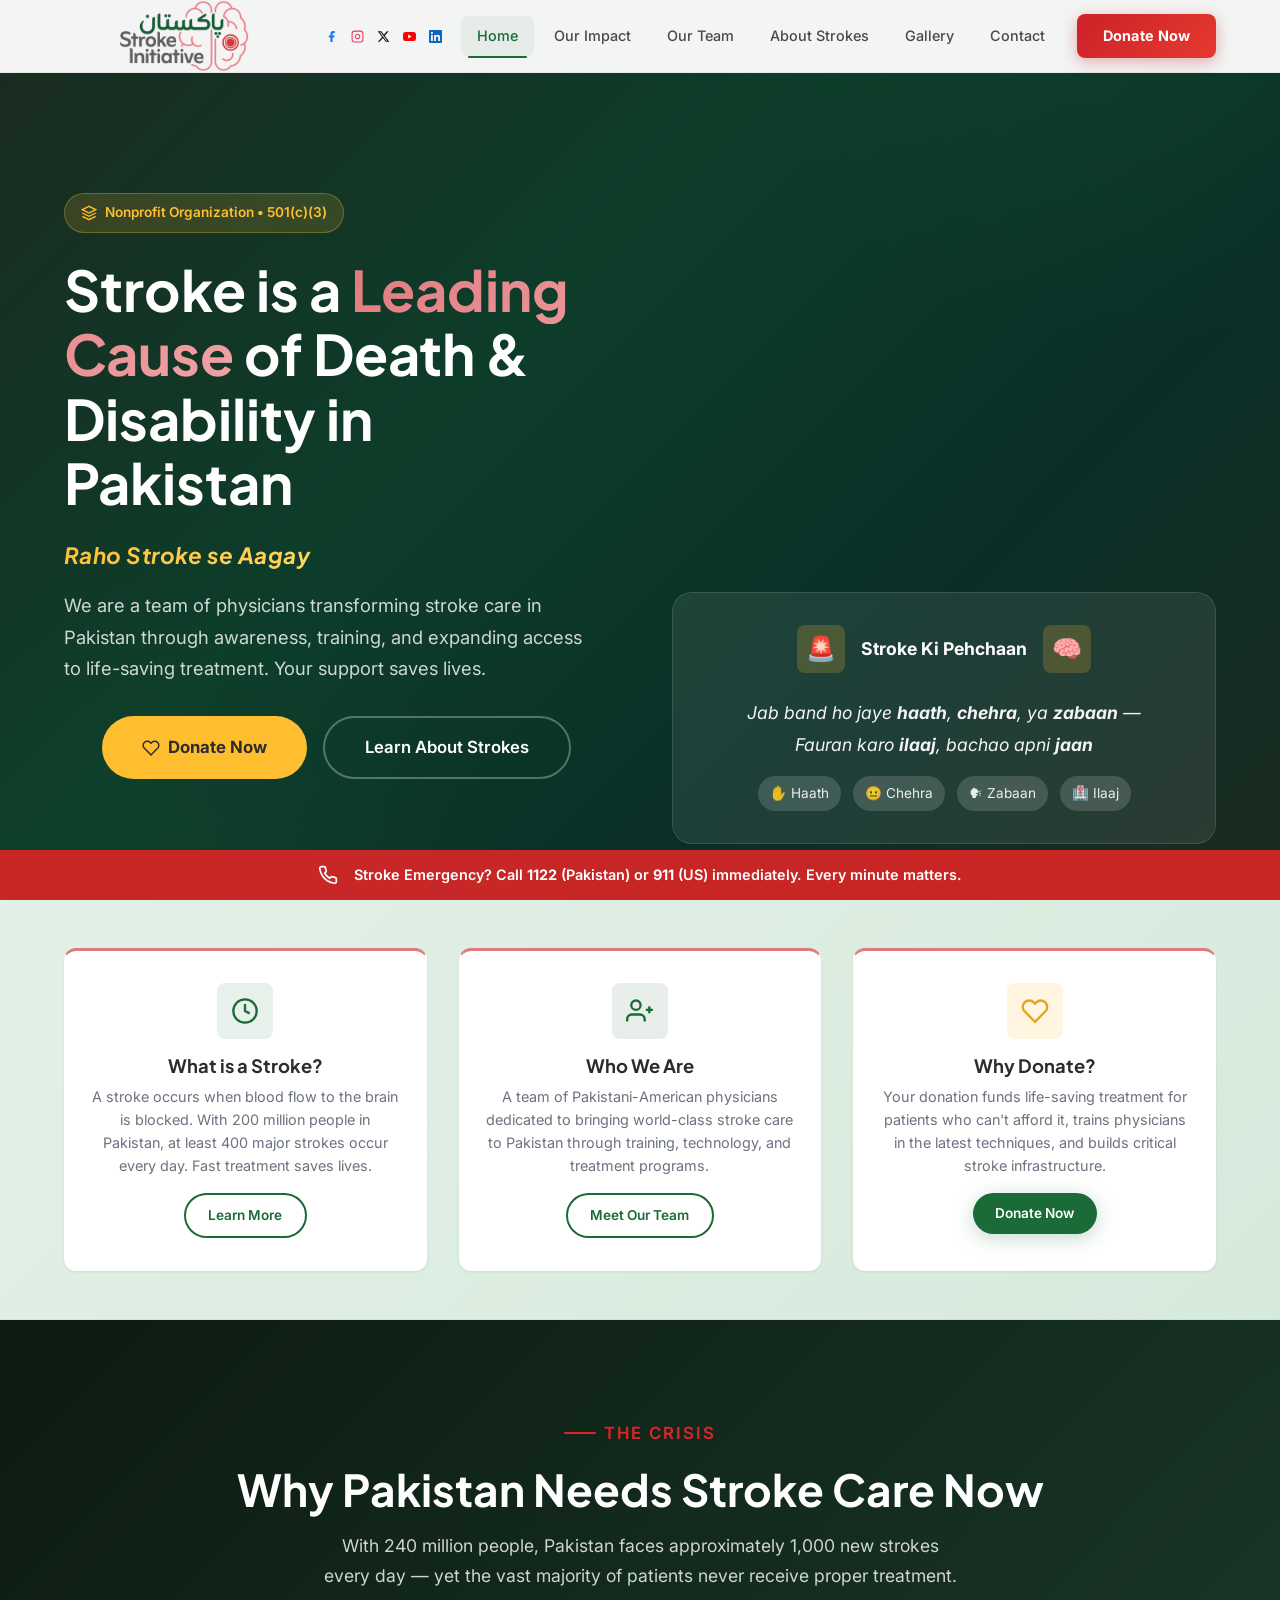
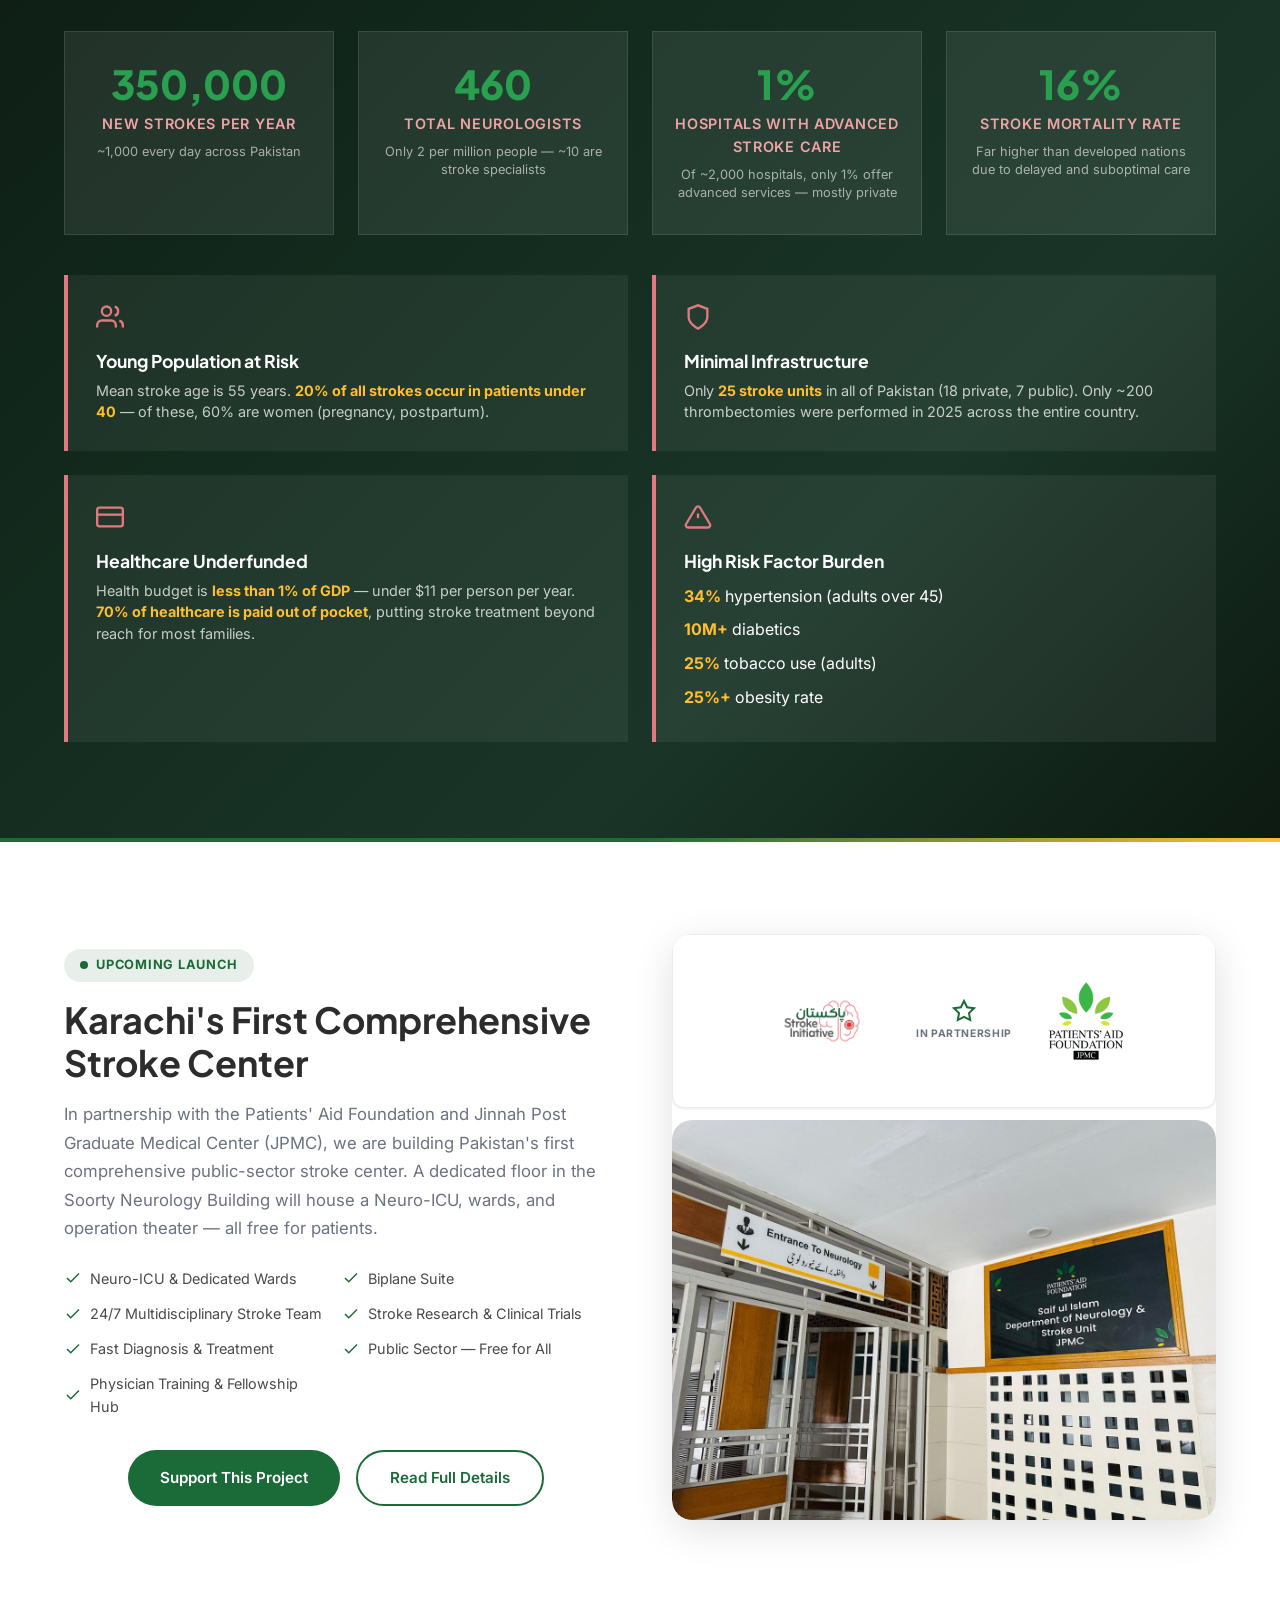
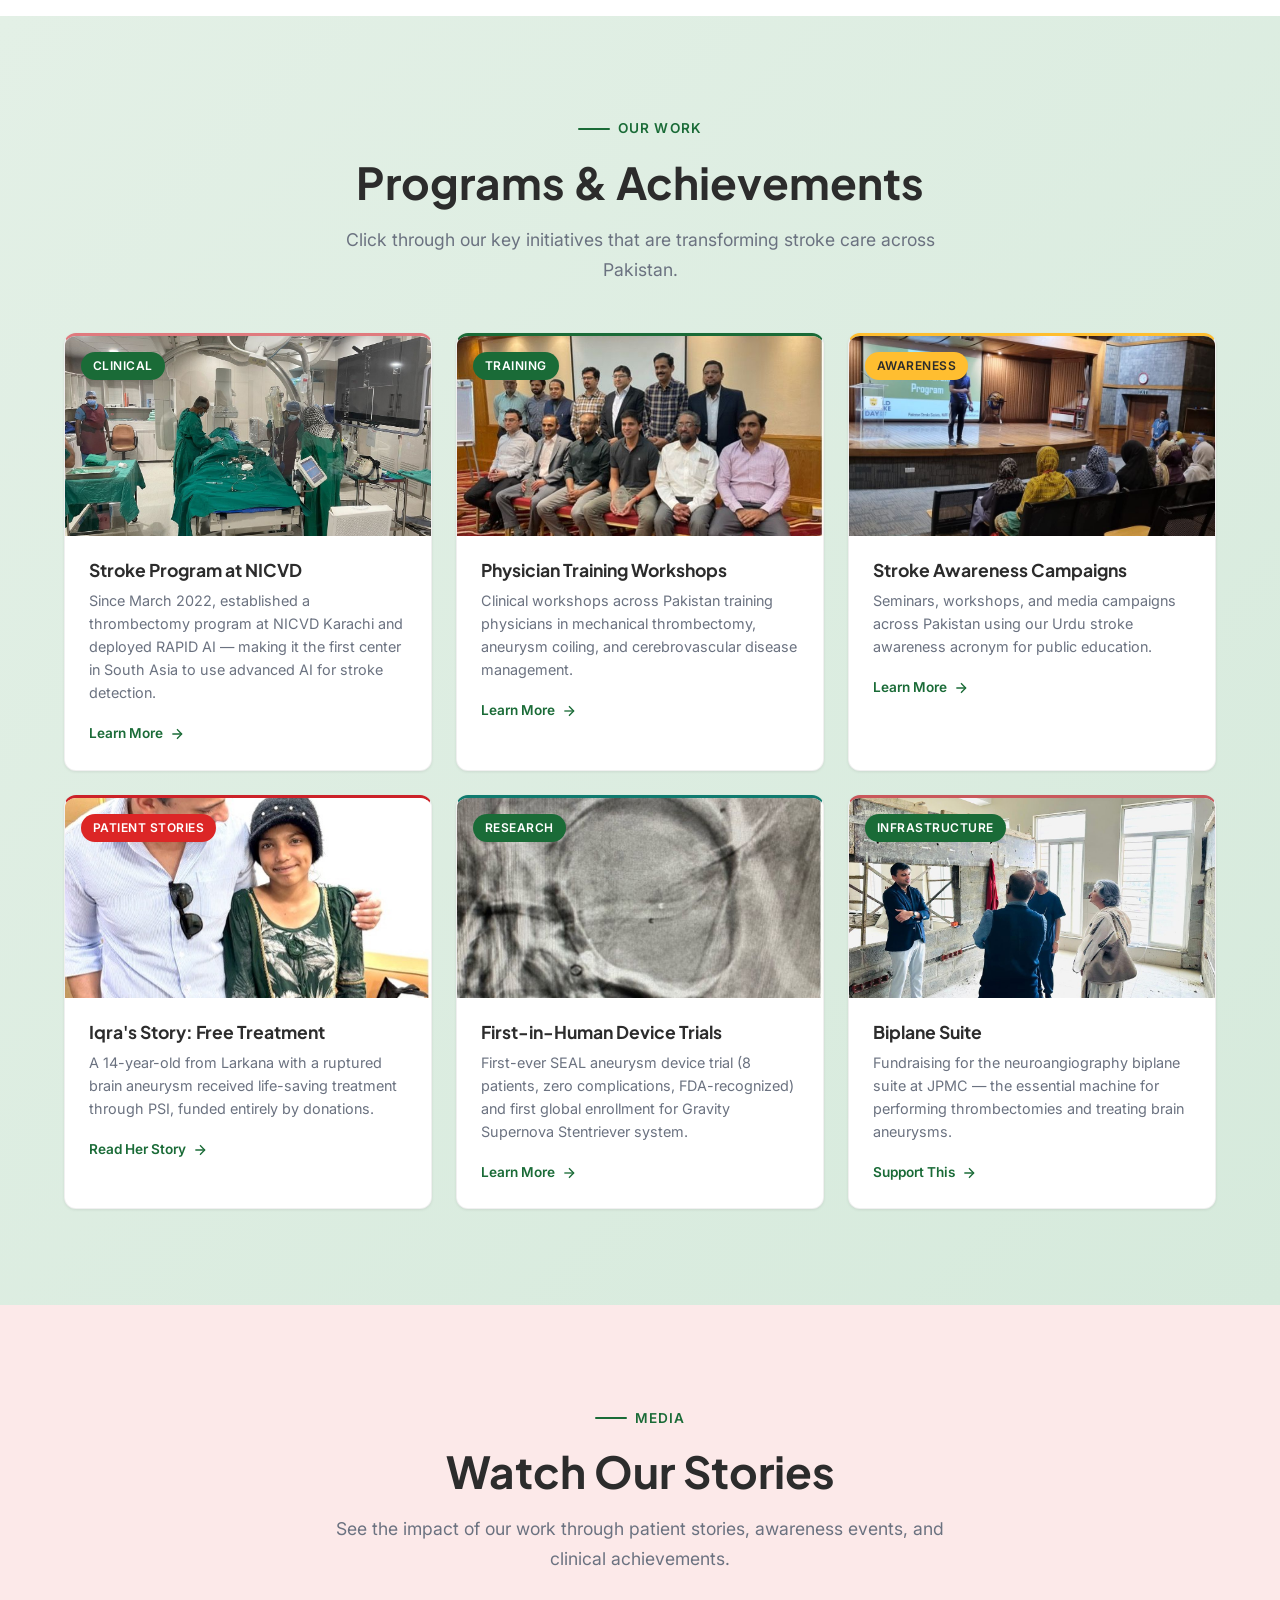
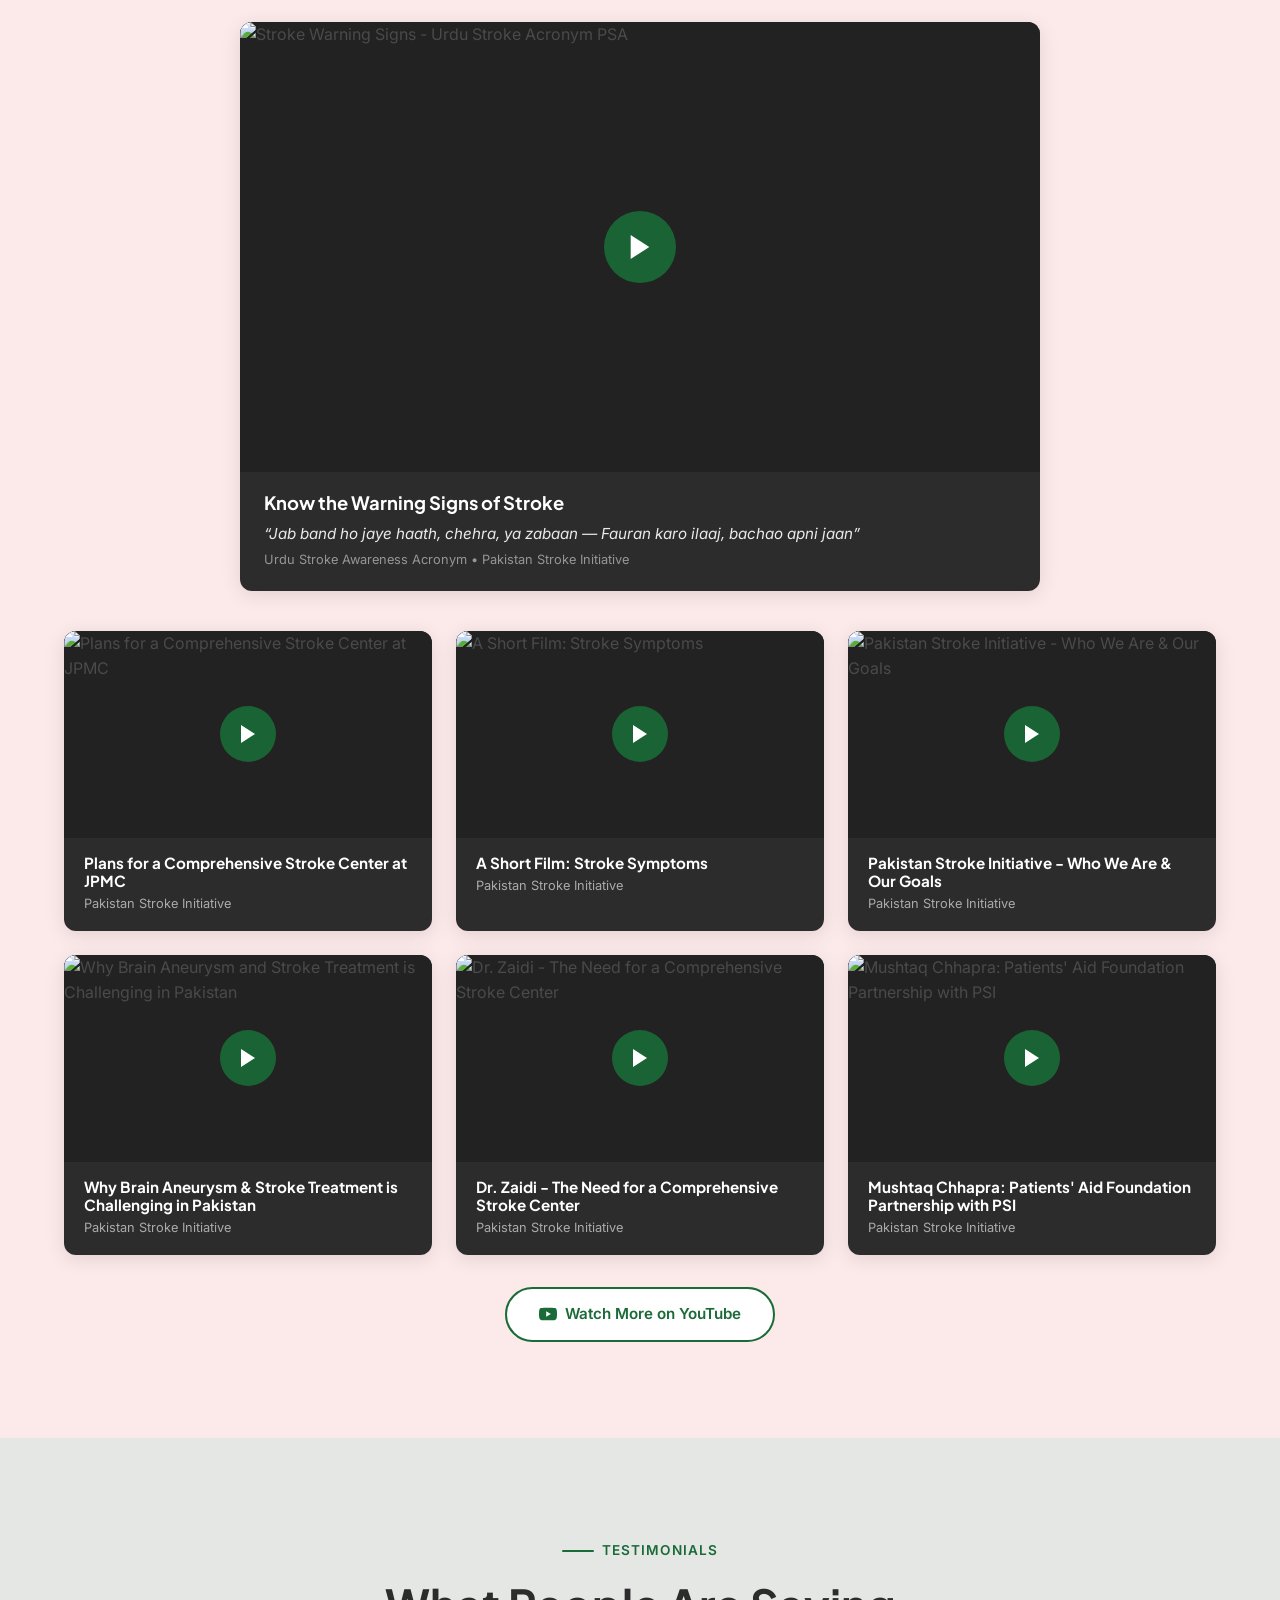
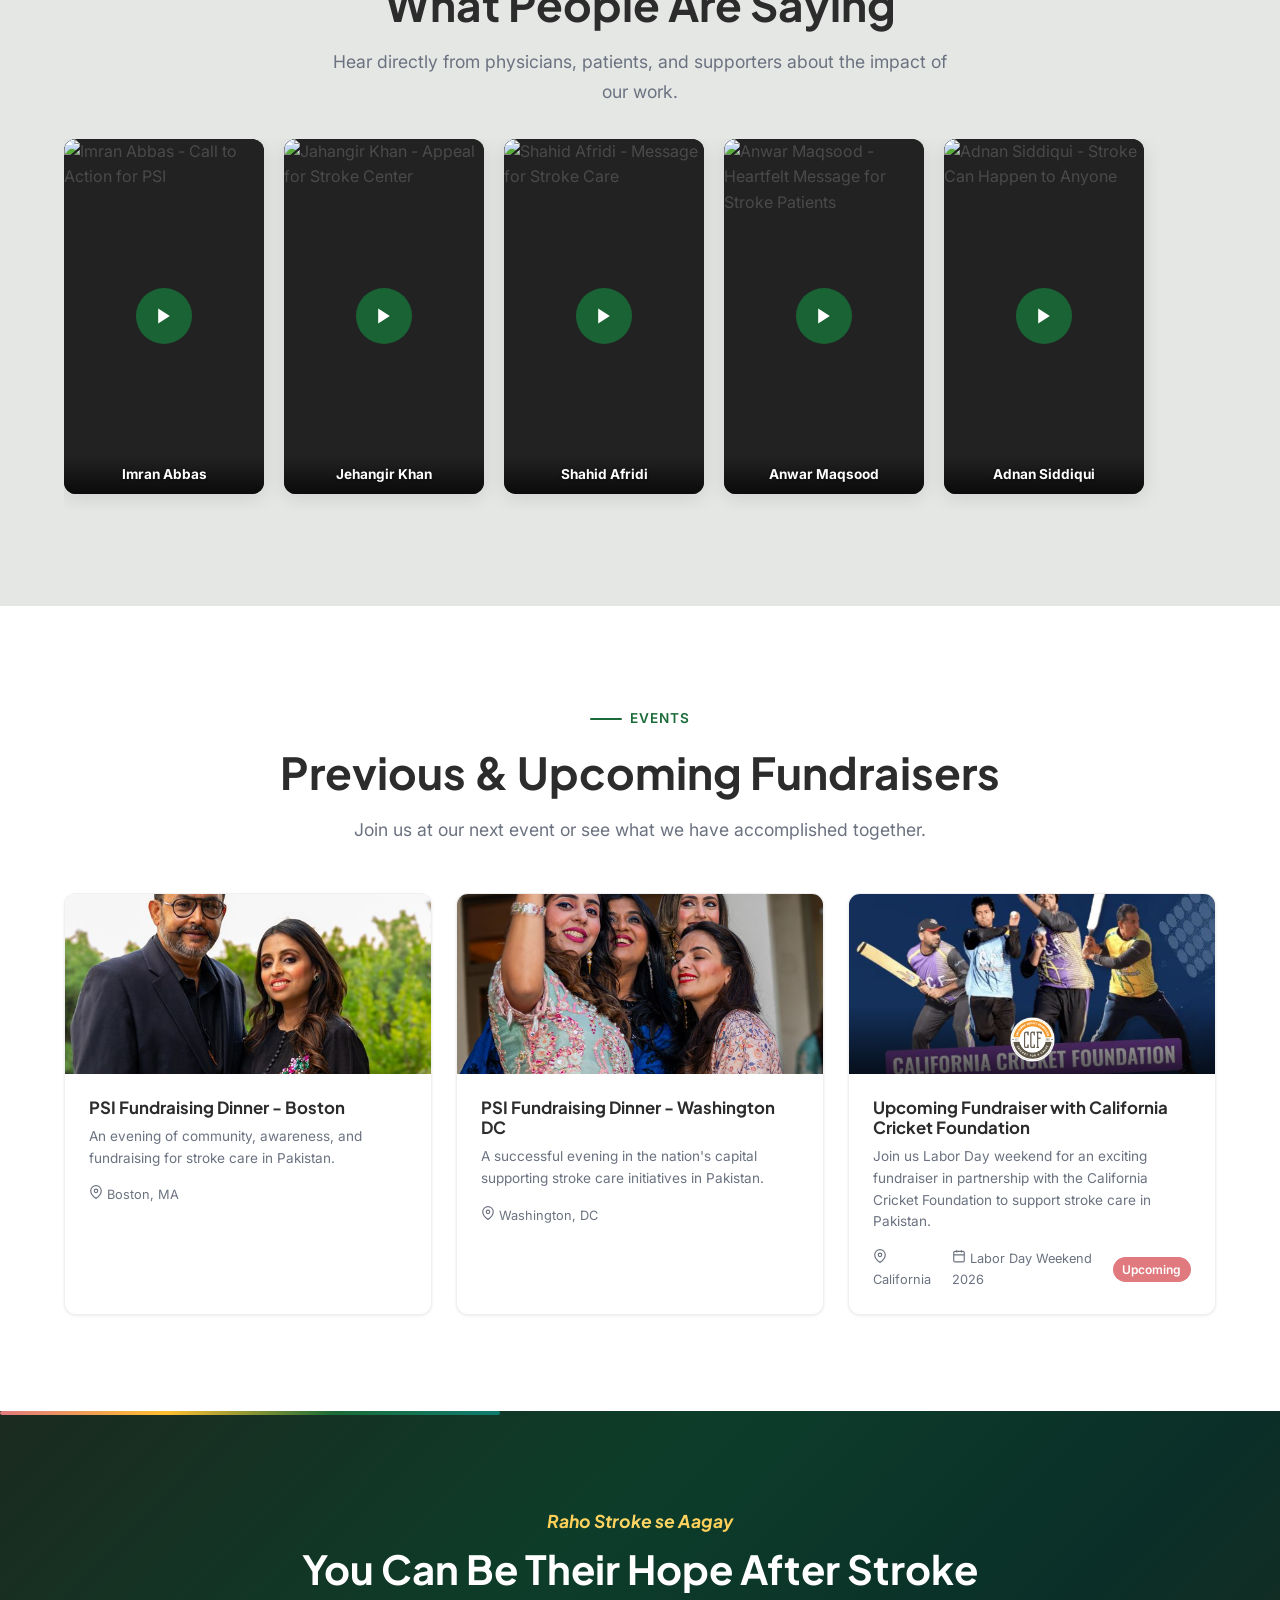
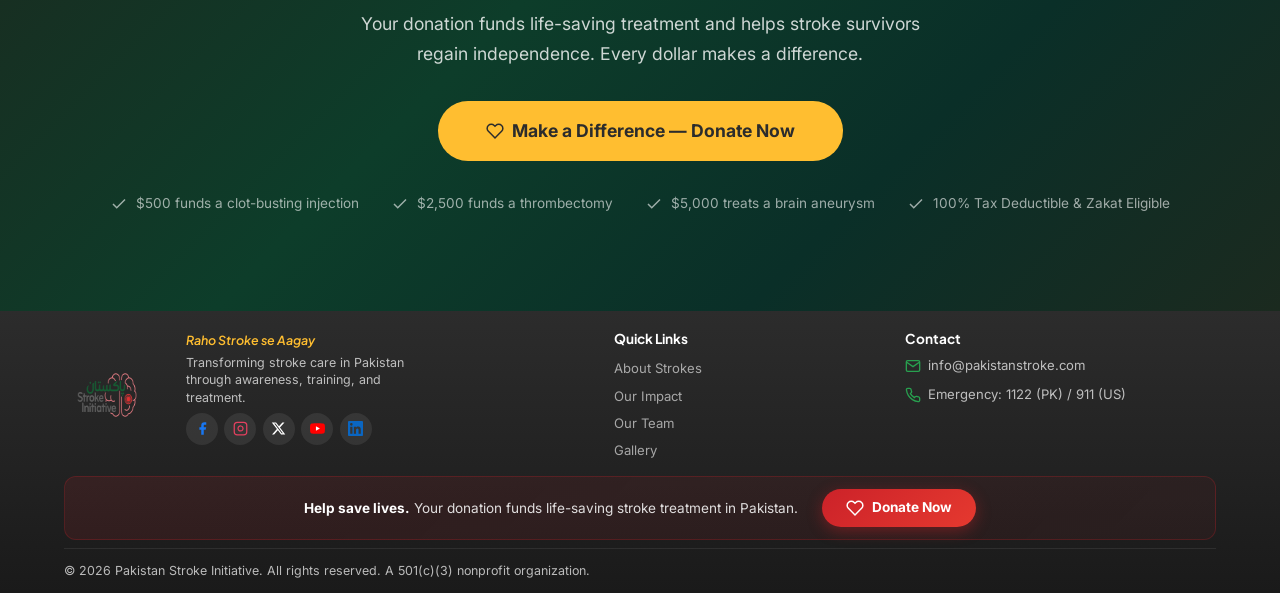
==== commit 83d9d437: "Remove sticky page nav from Home, Impact, About Strokes pages and add Apple Pay/Google Pay link to d" ====
--- a/index.html
+++ b/index.html
@@ -286,34 +286,6 @@
       </div>
     </section>
 
-    <!-- Sticky Page Navigation -->
-    <nav class="page-sticky-nav" id="page-sticky-nav">
-      <div class="container">
-        <div class="page-nav-links">
-          <a href="#crisis" class="page-nav-link active">
-            <svg viewBox="0 0 24 24" fill="none" stroke="currentColor" stroke-width="2" width="16" height="16"><path d="M10.29 3.86L1.82 18a2 2 0 0 0 1.71 3h16.94a2 2 0 0 0 1.71-3L13.71 3.86a2 2 0 0 0-3.42 0z"/><line x1="12" y1="9" x2="12" y2="13"/><line x1="12" y1="17" x2="12.01" y2="17"/></svg>
-            The Crisis
-          </a>
-          <a href="#spotlight" class="page-nav-link">
-            <svg viewBox="0 0 24 24" fill="none" stroke="currentColor" stroke-width="2" width="16" height="16"><path d="M12 2L2 7l10 5 10-5-10-5z"/><path d="M2 17l10 5 10-5"/><path d="M2 12l10 5 10-5"/></svg>
-            JPMC Spotlight
-          </a>
-          <a href="#programs" class="page-nav-link">
-            <svg viewBox="0 0 24 24" fill="none" stroke="currentColor" stroke-width="2" width="16" height="16"><path d="M22 19a2 2 0 0 1-2 2H4a2 2 0 0 1-2-2V5a2 2 0 0 1 2-2h5l2 3h9a2 2 0 0 1 2 2z"/></svg>
-            Programs
-          </a>
-          <a href="#videos" class="page-nav-link">
-            <svg viewBox="0 0 24 24" fill="none" stroke="currentColor" stroke-width="2" width="16" height="16"><polygon points="23 7 16 12 23 17 23 7"/><rect x="1" y="5" width="15" height="14" rx="2" ry="2"/></svg>
-            Videos
-          </a>
-          <a href="#fundraisers" class="page-nav-link">
-            <svg viewBox="0 0 24 24" fill="none" stroke="currentColor" stroke-width="2" width="16" height="16"><path d="M20.84 4.61a5.5 5.5 0 0 0-7.78 0L12 5.67l-1.06-1.06a5.5 5.5 0 0 0-7.78 7.78l1.06 1.06L12 21.23l7.78-7.78 1.06-1.06a5.5 5.5 0 0 0 0-7.78z"/></svg>
-            Fundraisers
-          </a>
-        </div>
-      </div>
-    </nav>
-
     <!-- The Crisis in Pakistan -->
     <section class="section crisis-section" id="crisis">
       <div class="container">
--- a/css/styles.css
+++ b/css/styles.css
@@ -2605,8 +2605,7 @@
   margin: 0 auto;
 }
 
-/* Page Sticky Navigation (used on Donate, Home, Impact, About Strokes) */
-.page-sticky-nav,
+/* Donate Page Sticky Navigation */
 .donate-sticky-nav {
   background: var(--white);
   border-bottom: 1px solid var(--light-gray);
@@ -2617,25 +2616,21 @@
   transition: box-shadow 0.3s ease;
 }
 
-.page-sticky-nav.stuck,
 .donate-sticky-nav.stuck {
   box-shadow: 0 2px 12px rgba(0,0,0,0.08);
 }
 
-.page-sticky-nav .container,
 .donate-sticky-nav .container {
   padding-top: 0;
   padding-bottom: 0;
 }
 
-.page-nav-links,
 .donate-nav-links {
   display: flex;
   justify-content: center;
   gap: 0;
 }
 
-.page-nav-link,
 .donate-nav-link {
   display: flex;
   align-items: center;
@@ -2650,41 +2645,34 @@
   white-space: nowrap;
 }
 
-.page-nav-link:hover,
 .donate-nav-link:hover {
   color: var(--green);
   background: rgba(26,107,55,0.04);
 }
 
-.page-nav-link.active,
 .donate-nav-link.active {
   color: var(--green);
   border-bottom-color: var(--green);
 }
 
-.page-nav-link svg,
 .donate-nav-link svg {
   flex-shrink: 0;
 }
 
 @media (max-width: 768px) {
-  .page-nav-links,
   .donate-nav-links {
     overflow-x: auto;
     -webkit-overflow-scrolling: touch;
     scrollbar-width: none;
   }
-  .page-nav-links::-webkit-scrollbar,
   .donate-nav-links::-webkit-scrollbar {
     display: none;
   }
-  .page-nav-link,
   .donate-nav-link {
     padding: 0.7rem 0.9rem;
     font-size: 0.78rem;
     gap: 0.3rem;
   }
-  .page-nav-link svg,
   .donate-nav-link svg {
     width: 14px;
     height: 14px;
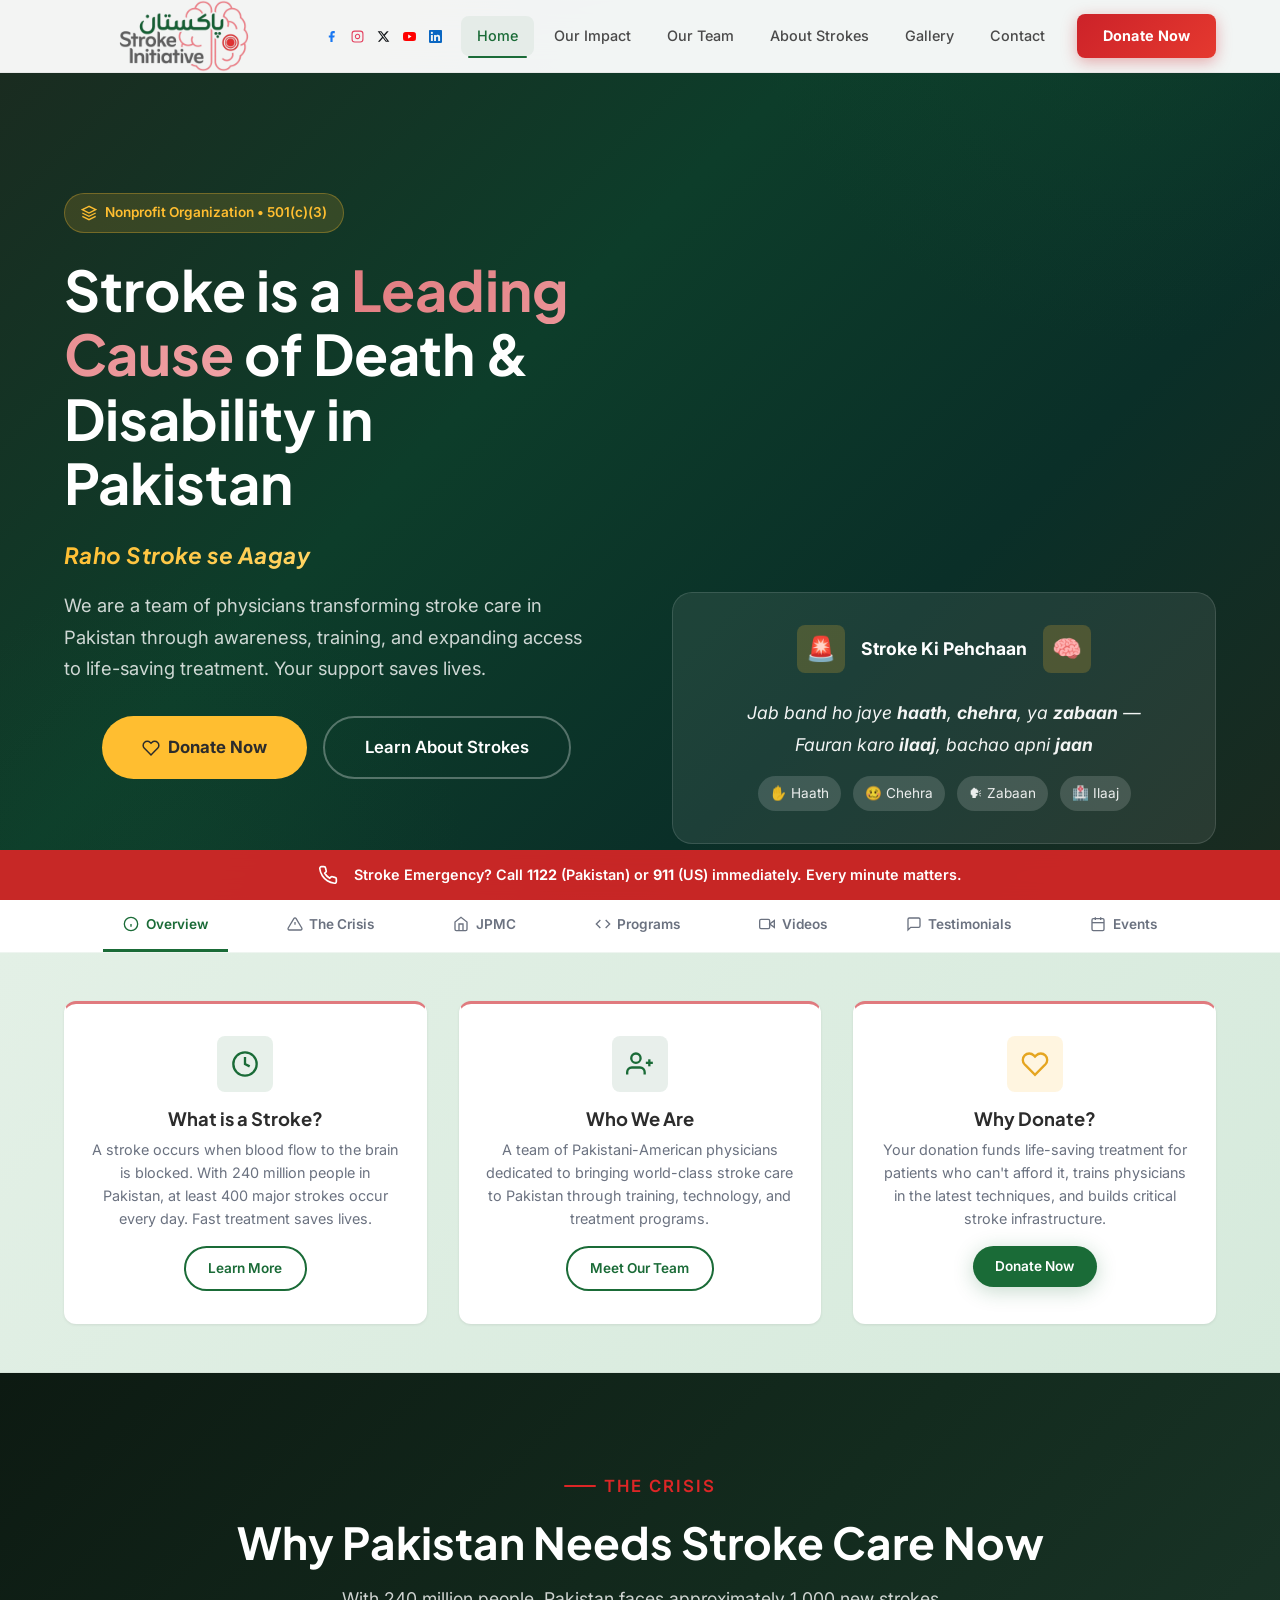
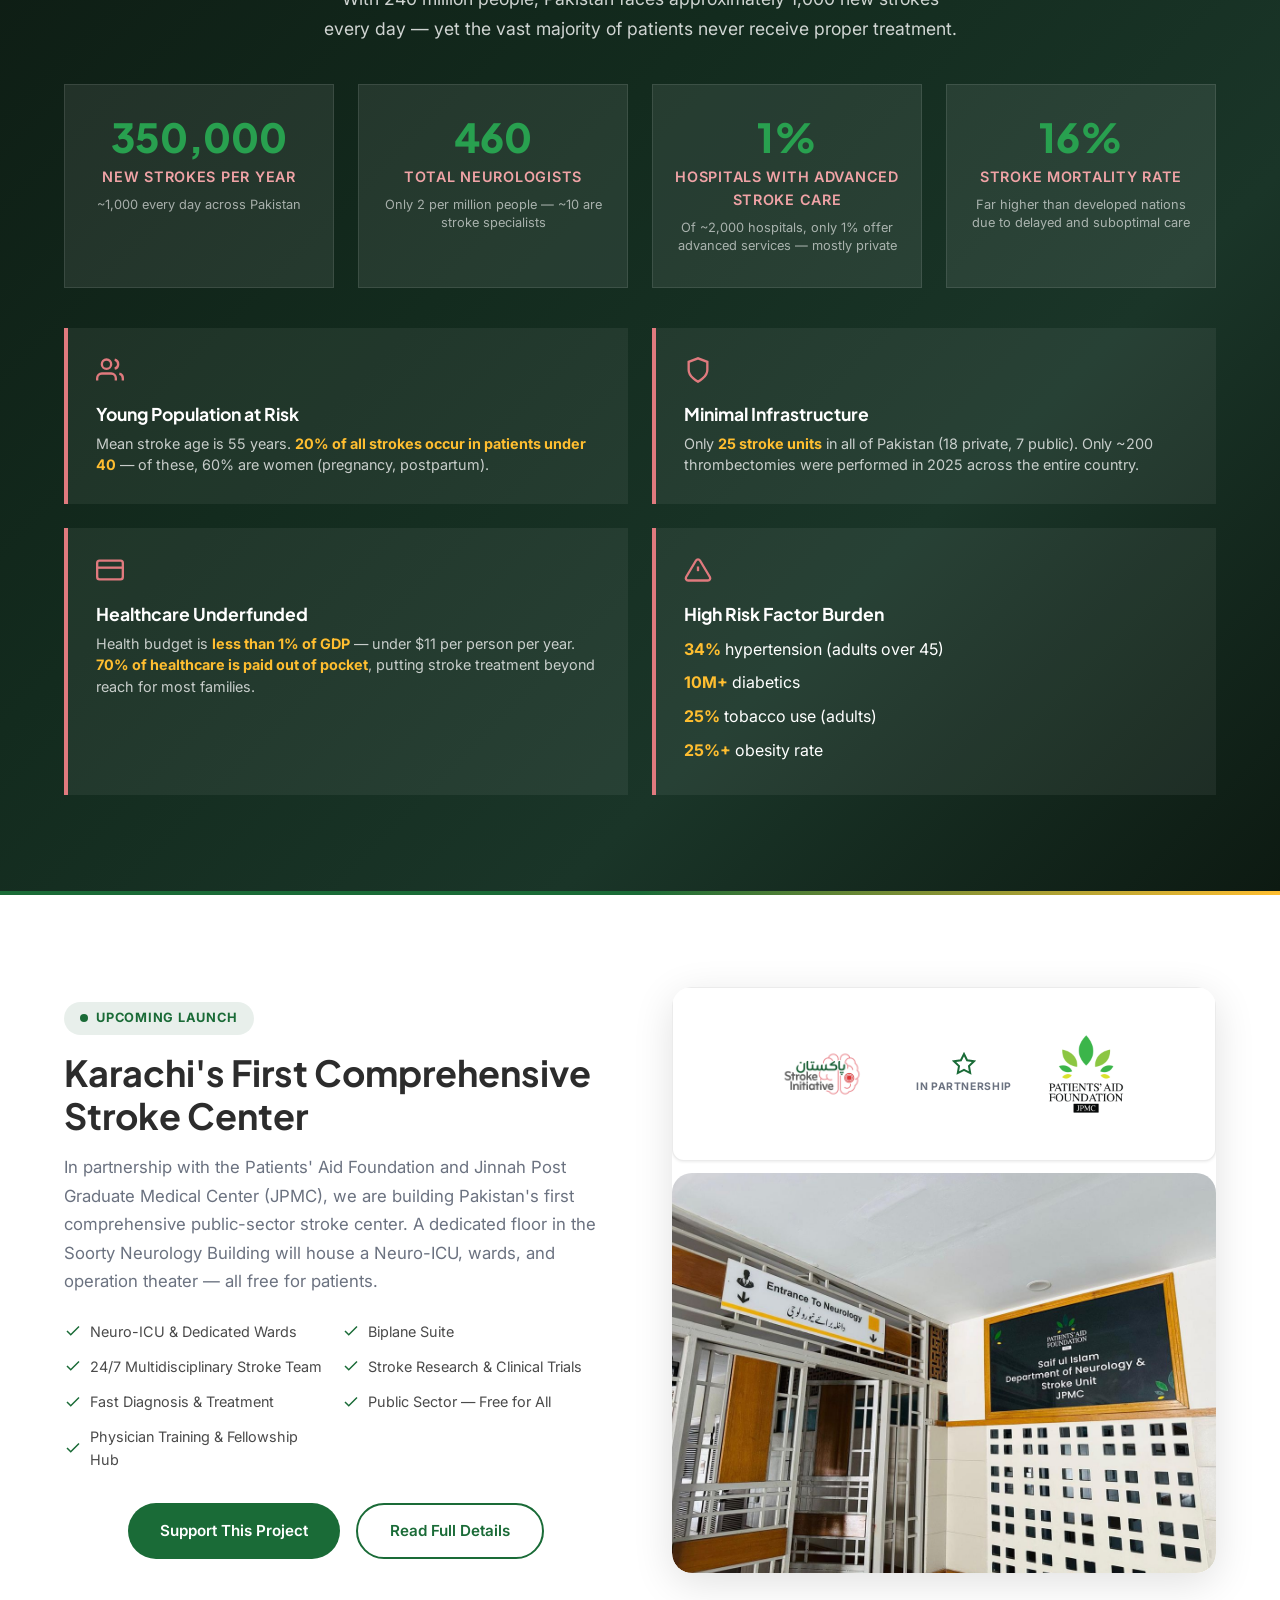
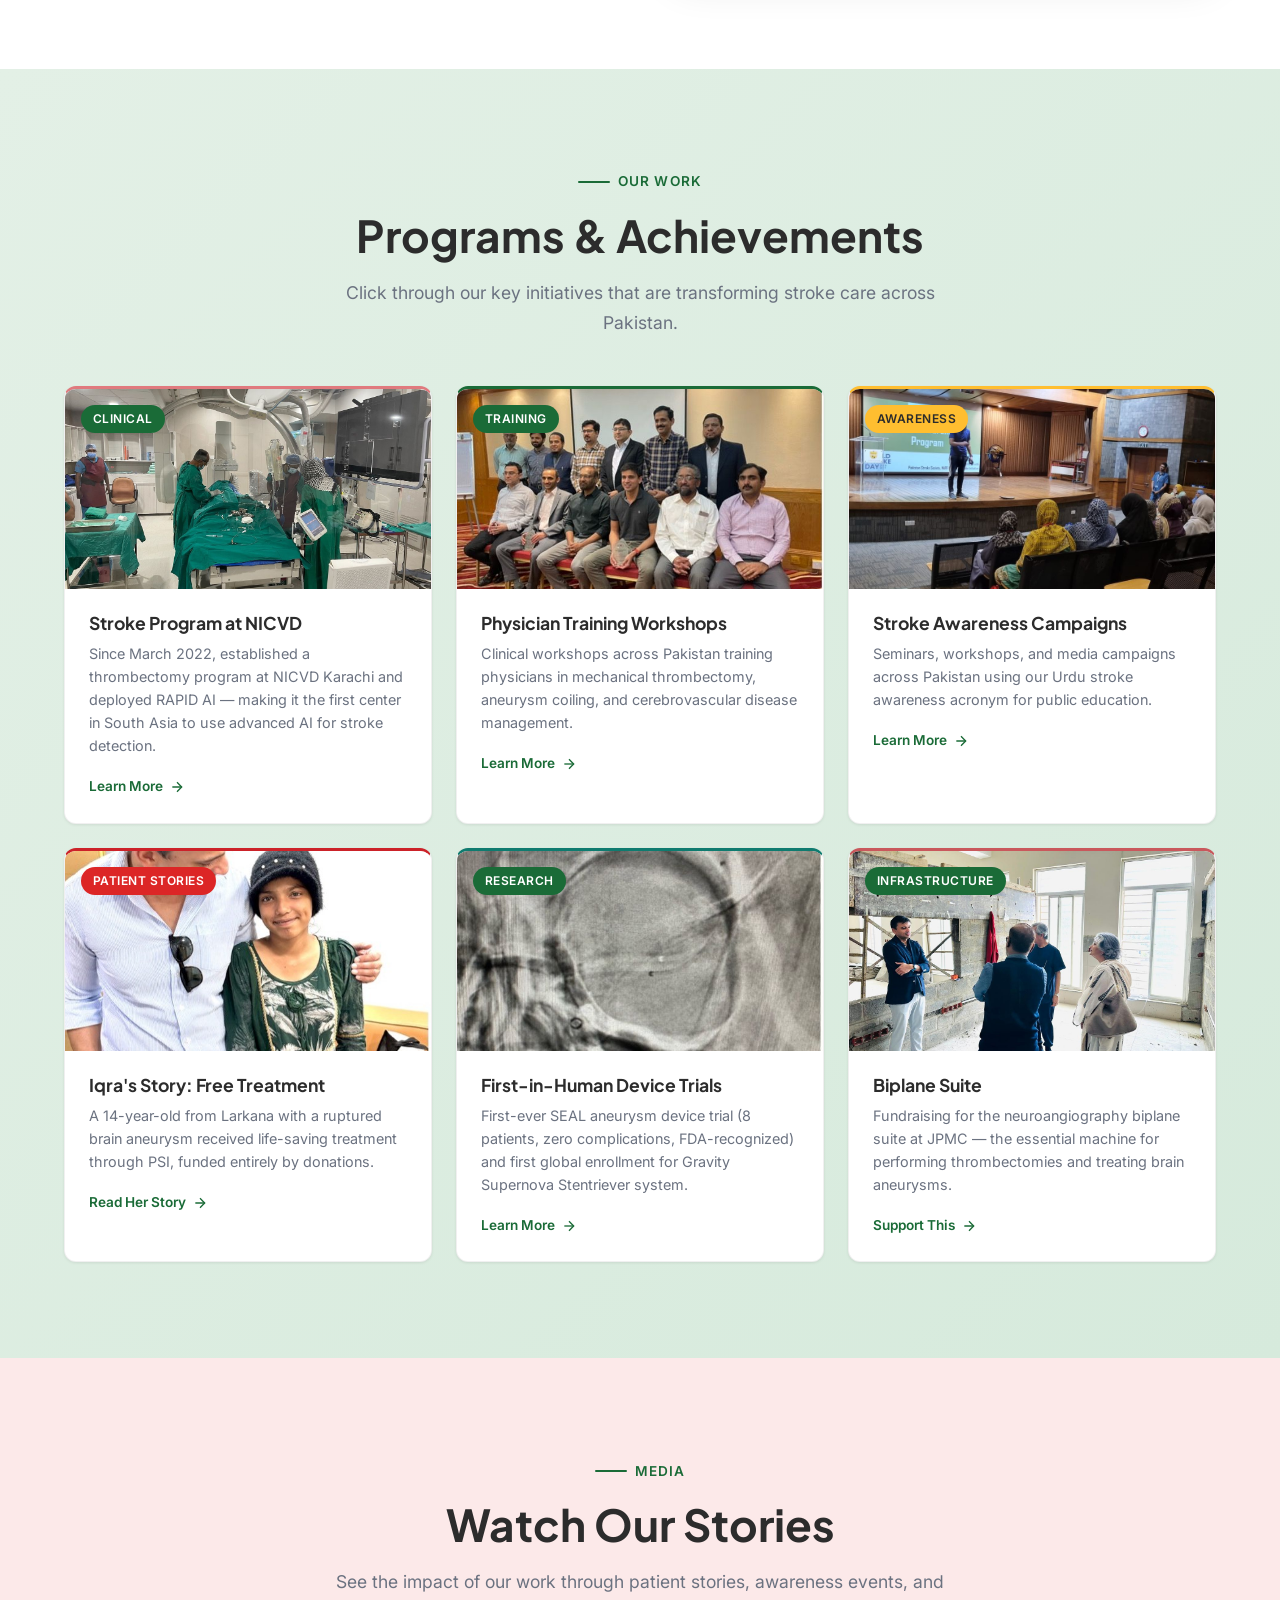
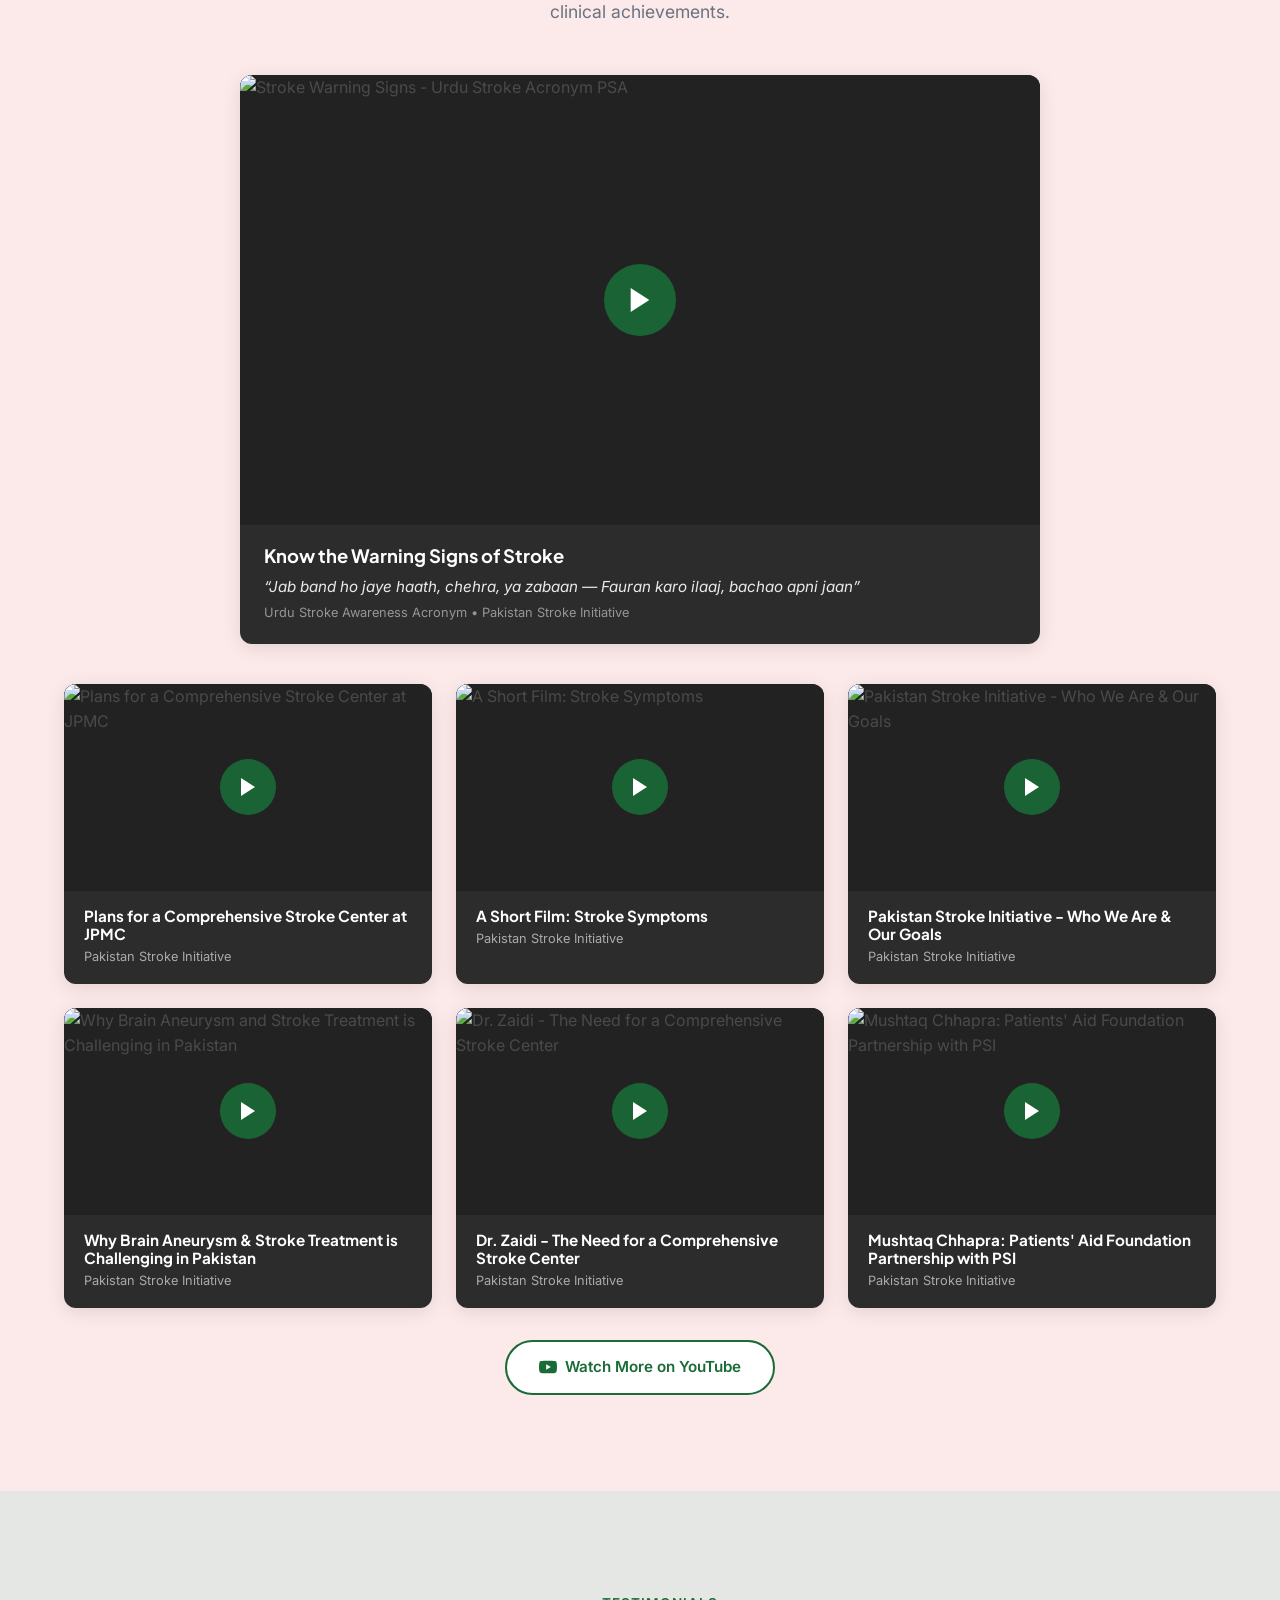
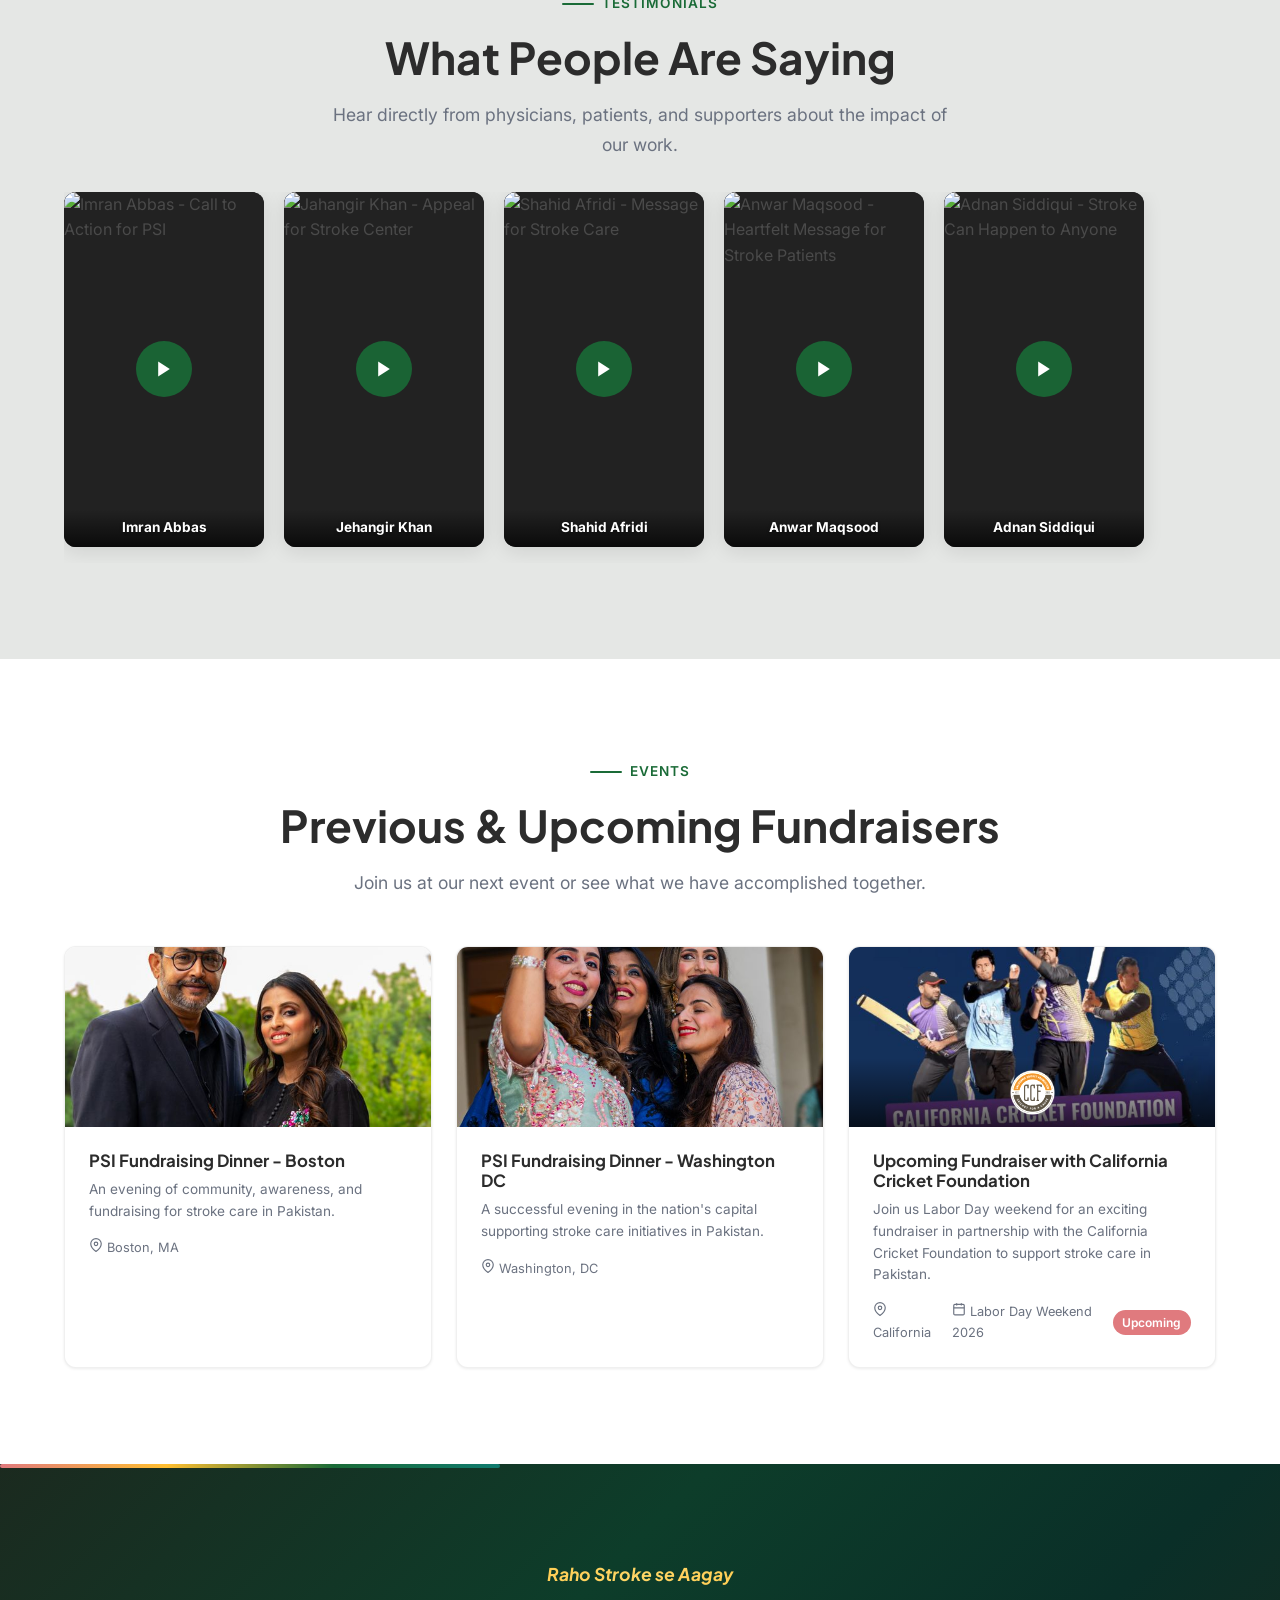
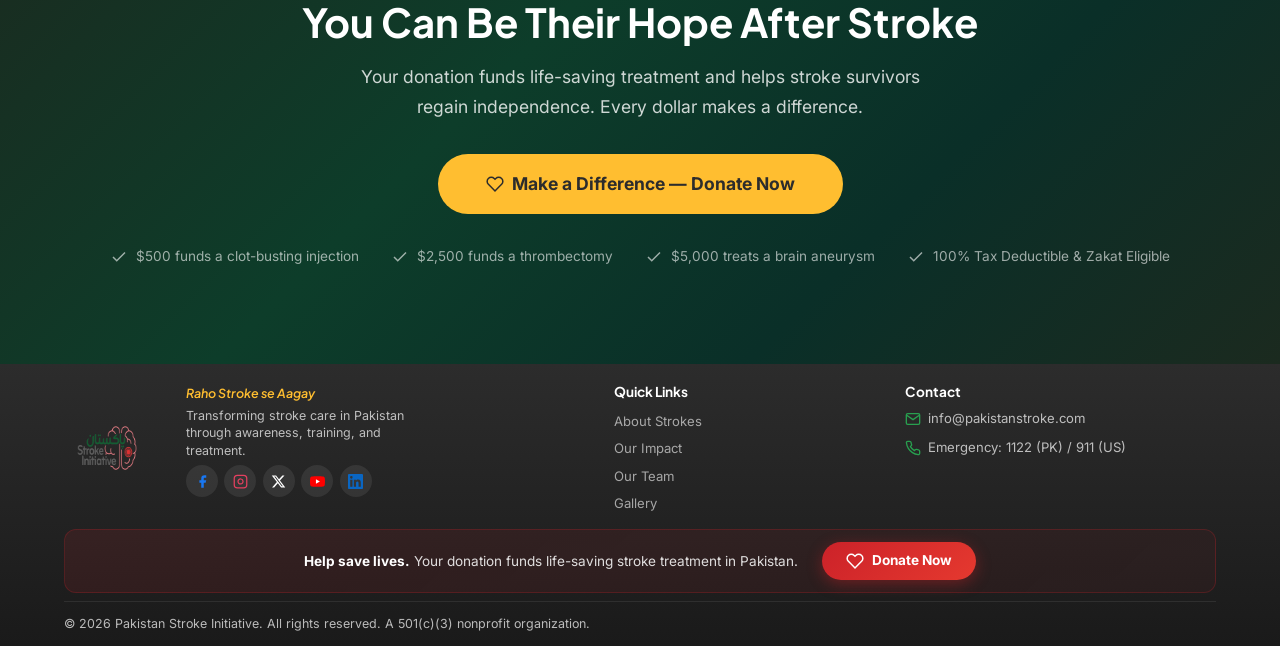
==== commit 00fdd7b0: "Add floating navs, About PSI section, mobile fixes, and site-wide updates - Add floating sticky nav " ====
--- a/index.html
+++ b/index.html
@@ -235,7 +235,7 @@
             </p>
             <div style="display: flex; gap: 0.75rem; justify-content: center; flex-wrap: wrap; margin-top: 1rem;">
               <span style="background: rgba(255,255,255,0.15); padding: 0.4rem 0.75rem; border-radius: 20px; font-size: 0.85rem; color: rgba(255,255,255,0.9);">&#x270B; Haath</span>
-              <span style="background: rgba(255,255,255,0.15); padding: 0.4rem 0.75rem; border-radius: 20px; font-size: 0.85rem; color: rgba(255,255,255,0.9);">&#x1F610; Chehra</span>
+              <span style="background: rgba(255,255,255,0.15); padding: 0.4rem 0.75rem; border-radius: 20px; font-size: 0.85rem; color: rgba(255,255,255,0.9);">&#x1F974; Chehra</span>
               <span style="background: rgba(255,255,255,0.15); padding: 0.4rem 0.75rem; border-radius: 20px; font-size: 0.85rem; color: rgba(255,255,255,0.9);">&#x1F5E3; Zabaan</span>
               <span style="background: rgba(255,255,255,0.15); padding: 0.4rem 0.75rem; border-radius: 20px; font-size: 0.85rem; color: rgba(255,255,255,0.9);">&#x1F3E5; Ilaaj</span>
             </div>
@@ -251,6 +251,42 @@
         </div>
       </div>
     </section>
+
+    <!-- Sticky Page Navigation -->
+    <nav class="donate-sticky-nav" id="index-sticky-nav">
+      <div class="container">
+        <div class="donate-nav-links" style="justify-content: space-evenly;">
+          <a href="#quick-info" class="donate-nav-link active">
+            <svg viewBox="0 0 24 24" fill="none" stroke="currentColor" stroke-width="2" width="16" height="16"><circle cx="12" cy="12" r="10"/><line x1="12" y1="16" x2="12" y2="12"/><line x1="12" y1="8" x2="12.01" y2="8"/></svg>
+            Overview
+          </a>
+          <a href="#crisis" class="donate-nav-link">
+            <svg viewBox="0 0 24 24" fill="none" stroke="currentColor" stroke-width="2" width="16" height="16"><path d="M10.29 3.86L1.82 18a2 2 0 0 0 1.71 3h16.94a2 2 0 0 0 1.71-3L13.71 3.86a2 2 0 0 0-3.42 0z"/><line x1="12" y1="9" x2="12" y2="13"/><line x1="12" y1="17" x2="12.01" y2="17"/></svg>
+            The Crisis
+          </a>
+          <a href="#spotlight" class="donate-nav-link">
+            <svg viewBox="0 0 24 24" fill="none" stroke="currentColor" stroke-width="2" width="16" height="16"><path d="M3 9l9-7 9 7v11a2 2 0 0 1-2 2H5a2 2 0 0 1-2-2z"/><polyline points="9 22 9 12 15 12 15 22"/></svg>
+            JPMC
+          </a>
+          <a href="#programs" class="donate-nav-link">
+            <svg viewBox="0 0 24 24" fill="none" stroke="currentColor" stroke-width="2" width="16" height="16"><polyline points="16 18 22 12 16 6"/><polyline points="8 6 2 12 8 18"/></svg>
+            Programs
+          </a>
+          <a href="#videos" class="donate-nav-link">
+            <svg viewBox="0 0 24 24" fill="none" stroke="currentColor" stroke-width="2" width="16" height="16"><polygon points="23 7 16 12 23 17 23 7"/><rect x="1" y="5" width="15" height="14" rx="2" ry="2"/></svg>
+            Videos
+          </a>
+          <a href="#testimonials" class="donate-nav-link">
+            <svg viewBox="0 0 24 24" fill="none" stroke="currentColor" stroke-width="2" width="16" height="16"><path d="M21 15a2 2 0 0 1-2 2H7l-4 4V5a2 2 0 0 1 2-2h14a2 2 0 0 1 2 2z"/></svg>
+            Testimonials
+          </a>
+          <a href="#fundraisers" class="donate-nav-link">
+            <svg viewBox="0 0 24 24" fill="none" stroke="currentColor" stroke-width="2" width="16" height="16"><rect x="3" y="4" width="18" height="18" rx="2" ry="2"/><line x1="16" y1="2" x2="16" y2="6"/><line x1="8" y1="2" x2="8" y2="6"/><line x1="3" y1="10" x2="21" y2="10"/></svg>
+            Events
+          </a>
+        </div>
+      </div>
+    </nav>
 
     <!-- Quick Info Strip - 20 Second Overview -->
     <section class="quick-info" id="quick-info">
@@ -261,7 +297,7 @@
               <svg viewBox="0 0 24 24" fill="none" stroke="currentColor" stroke-width="2" width="28" height="28"><circle cx="12" cy="12" r="10"/><path d="M12 6v6l4 2"/></svg>
             </div>
             <h3>What is a Stroke?</h3>
-            <p>A stroke occurs when blood flow to the brain is blocked. With 200 million people in Pakistan, at least 400 major strokes occur every day. Fast treatment saves lives.</p>
+            <p>A stroke occurs when blood flow to the brain is blocked. With 240 million people in Pakistan, at least 400 major strokes occur every day. Fast treatment saves lives.</p>
             <a href="about-strokes.html" class="btn btn-secondary btn-sm" style="margin-top: 1rem;">Learn More</a>
           </div>
 
@@ -646,7 +682,7 @@
     </section>
 
     <!-- Testimonials -->
-    <section class="section testimonials">
+    <section class="section testimonials" id="testimonials">
       <div class="container">
         <div class="text-center fade-in" style="margin-bottom: 2rem;">
           <span class="section-label">Testimonials</span>
--- a/css/styles.css
+++ b/css/styles.css
@@ -505,11 +505,13 @@
     width: 80%;
     max-width: 360px;
     height: 100vh;
+    height: 100dvh;
     background: var(--white);
     flex-direction: column;
     align-items: flex-start;
-    padding: 6rem 2rem 2rem;
-    gap: 0.25rem;
+    padding: 5rem 2rem 2rem;
+    padding-bottom: calc(2rem + env(safe-area-inset-bottom, 0px));
+    gap: 0.15rem;
     box-shadow: -10px 0 40px rgba(0,0,0,0.1);
     transition: right 0.4s cubic-bezier(0.4, 0, 0.2, 1);
     overflow-y: auto;
@@ -521,13 +523,13 @@
 
   .nav-links a {
     width: 100%;
-    padding: 0.85rem 1rem;
-    font-size: 1.05rem;
+    padding: 0.7rem 1rem;
+    font-size: 1.02rem;
   }
 
   .nav-donate {
     margin-left: 0;
-    margin-top: 1rem;
+    margin-top: 0.75rem;
     width: 100%;
   }
 
@@ -538,8 +540,8 @@
 
   .nav-mobile-social {
     display: block;
-    margin-top: 1.5rem;
-    padding-top: 1rem;
+    margin-top: 1rem;
+    padding-top: 0.75rem;
     border-top: 1px solid var(--gray-light);
     width: 100%;
   }
@@ -2153,8 +2155,22 @@
 
 .treatments-grid {
   display: grid;
-  grid-template-columns: repeat(2, 1fr);
+  grid-template-columns: repeat(6, 1fr);
   gap: 1.5rem;
+}
+
+.treatment-card:nth-child(1),
+.treatment-card:nth-child(2),
+.treatment-card:nth-child(3) {
+  grid-column: span 2;
+}
+
+.treatment-card:nth-child(4) {
+  grid-column: 2 / 4;
+}
+
+.treatment-card:nth-child(5) {
+  grid-column: 4 / 6;
 }
 
 .treatment-card {
@@ -2263,6 +2279,14 @@
     grid-template-columns: 1fr;
   }
 
+  .treatment-card:nth-child(1),
+  .treatment-card:nth-child(2),
+  .treatment-card:nth-child(3),
+  .treatment-card:nth-child(4),
+  .treatment-card:nth-child(5) {
+    grid-column: 1;
+  }
+
   .prevention-grid {
     grid-template-columns: 1fr;
   }
@@ -2298,7 +2322,7 @@
 }
 
 .team-card-image {
-  height: 280px;
+  aspect-ratio: 4 / 5;
   overflow: hidden;
   position: relative;
   background: linear-gradient(135deg, rgba(26,107,55,0.1), rgba(30,98,57,0.1));
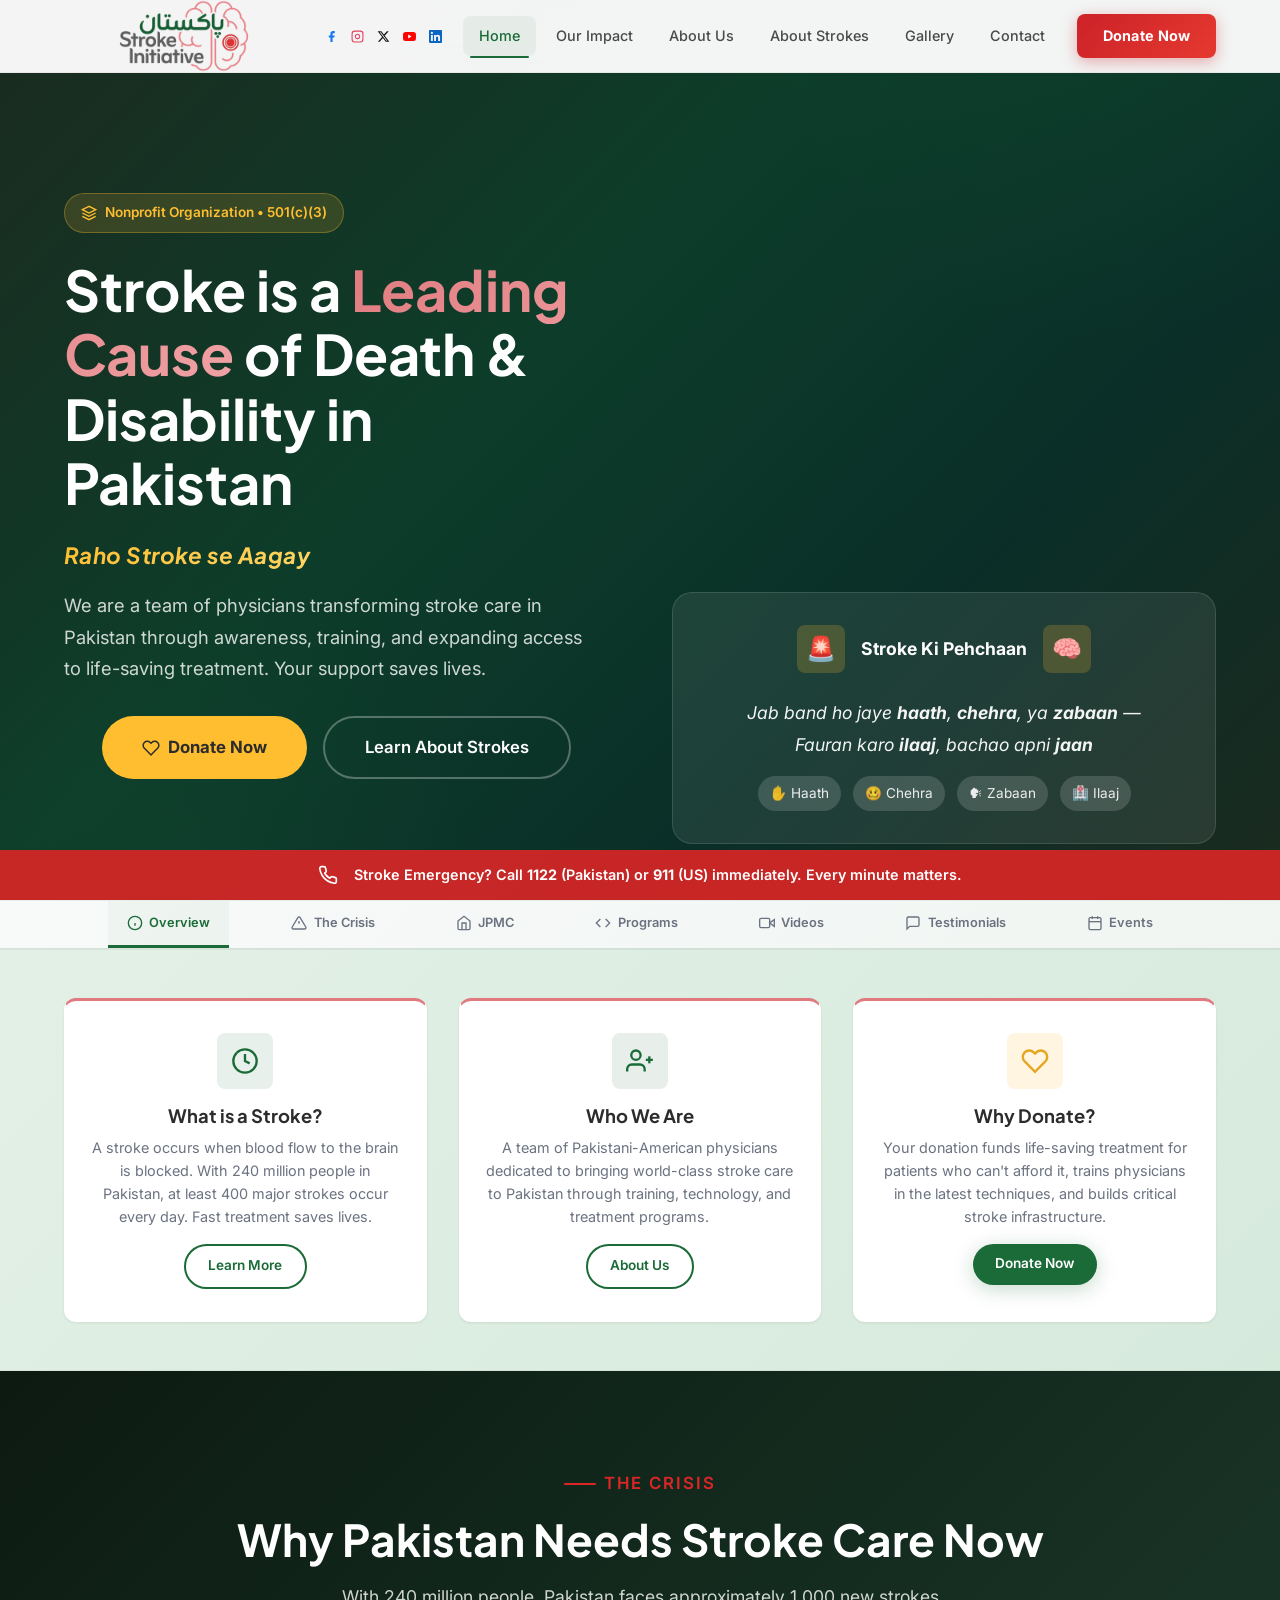
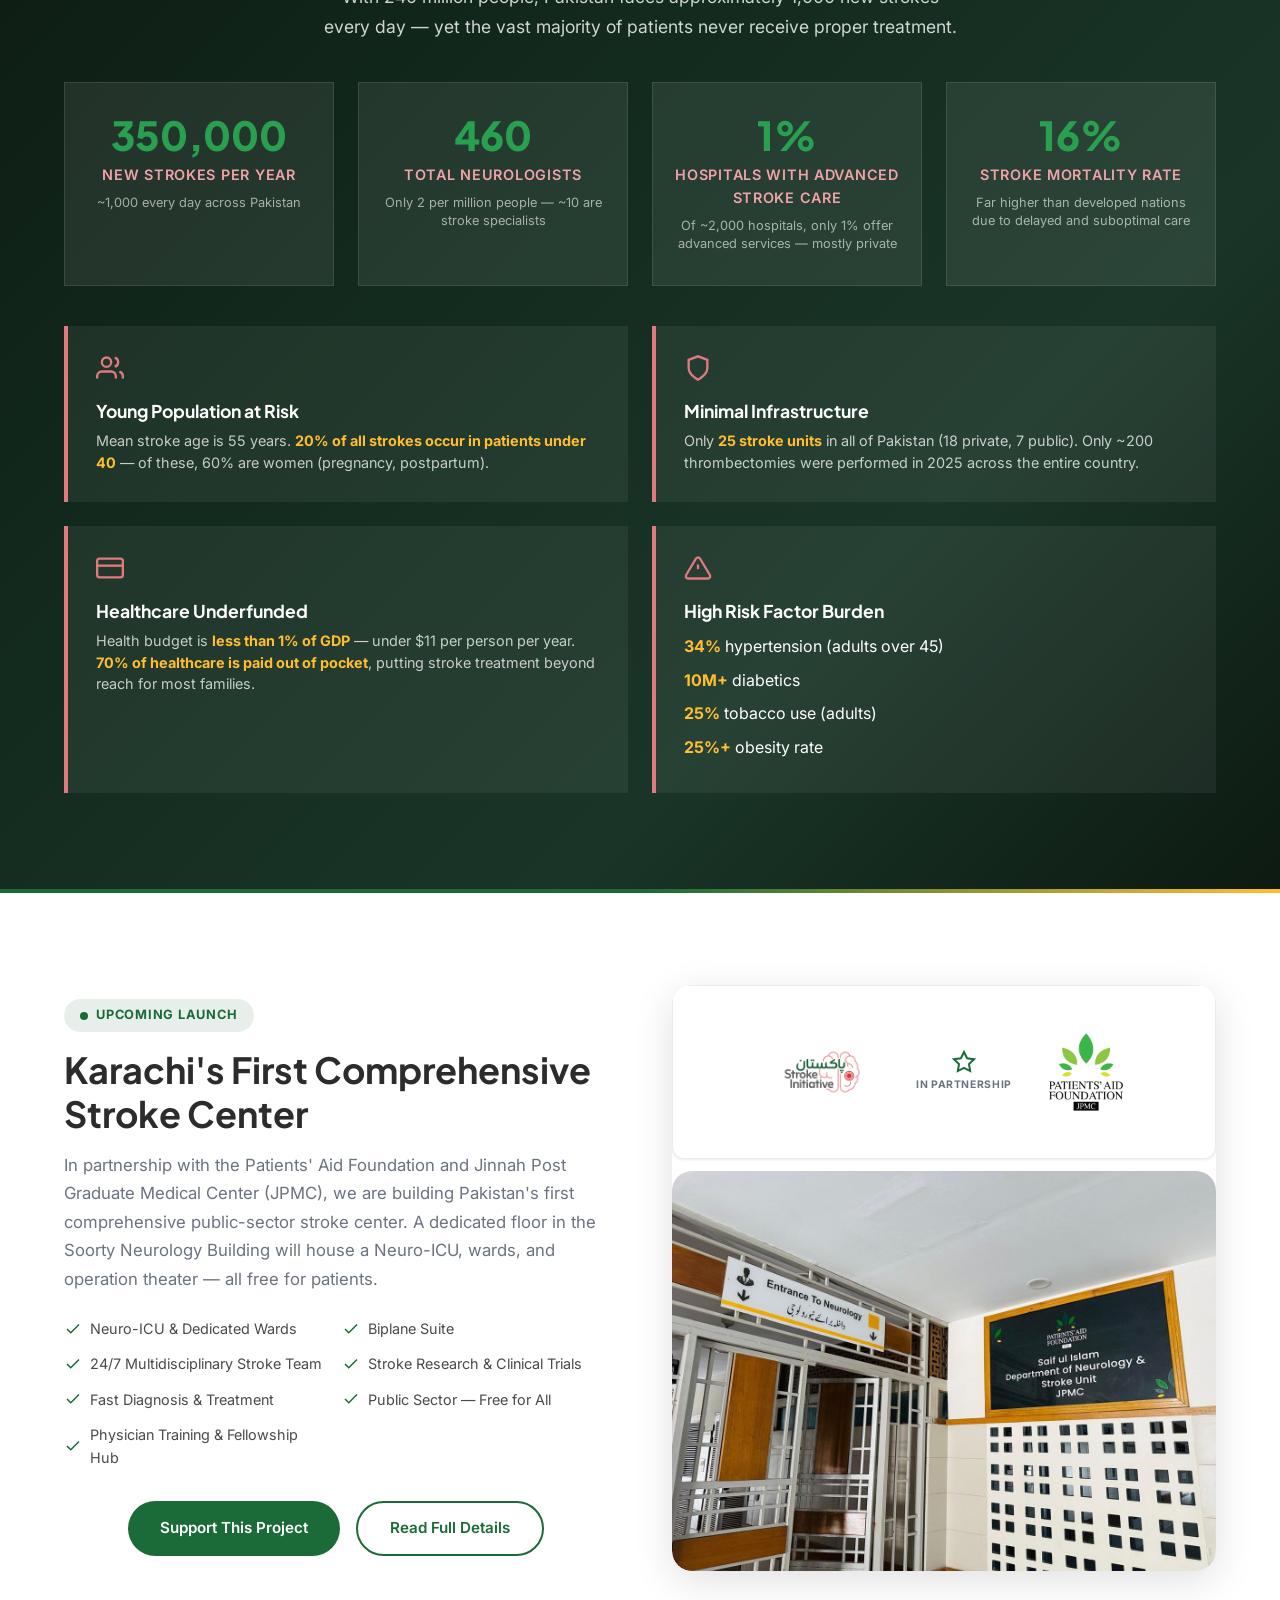
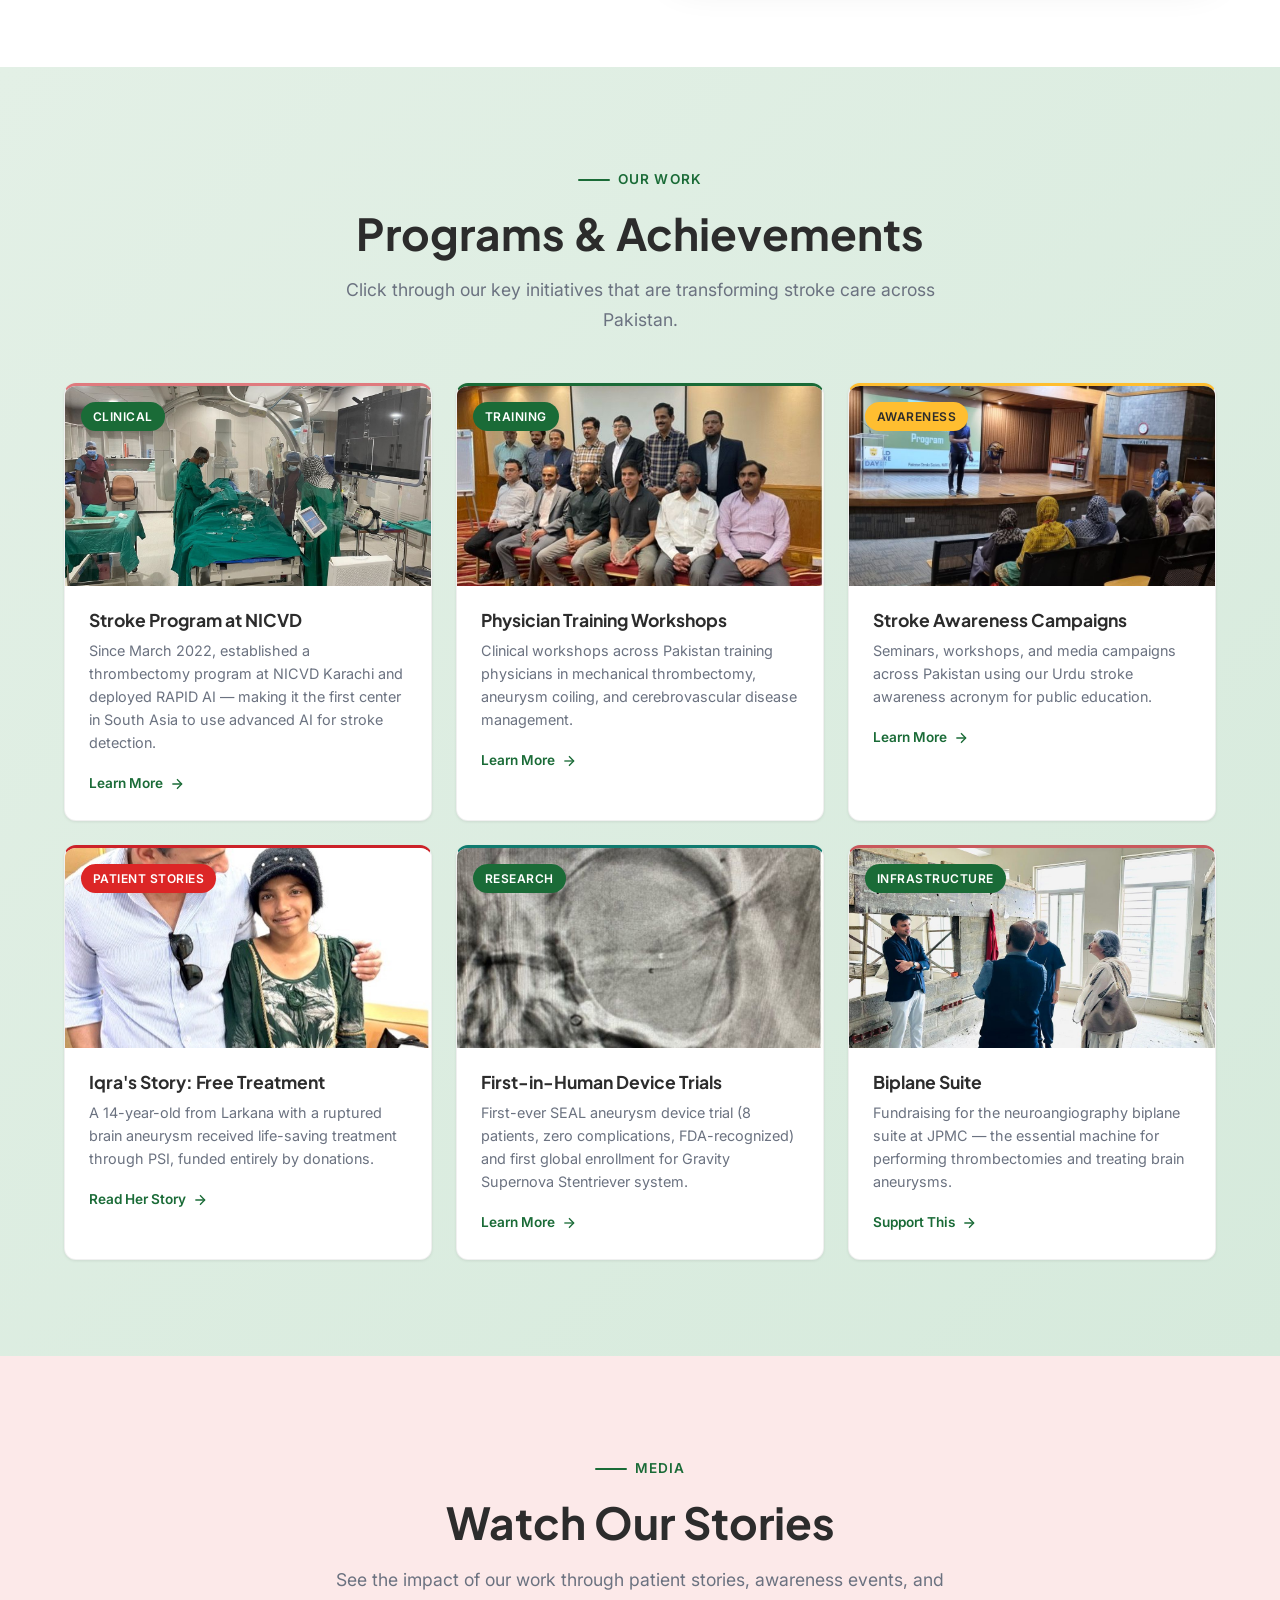
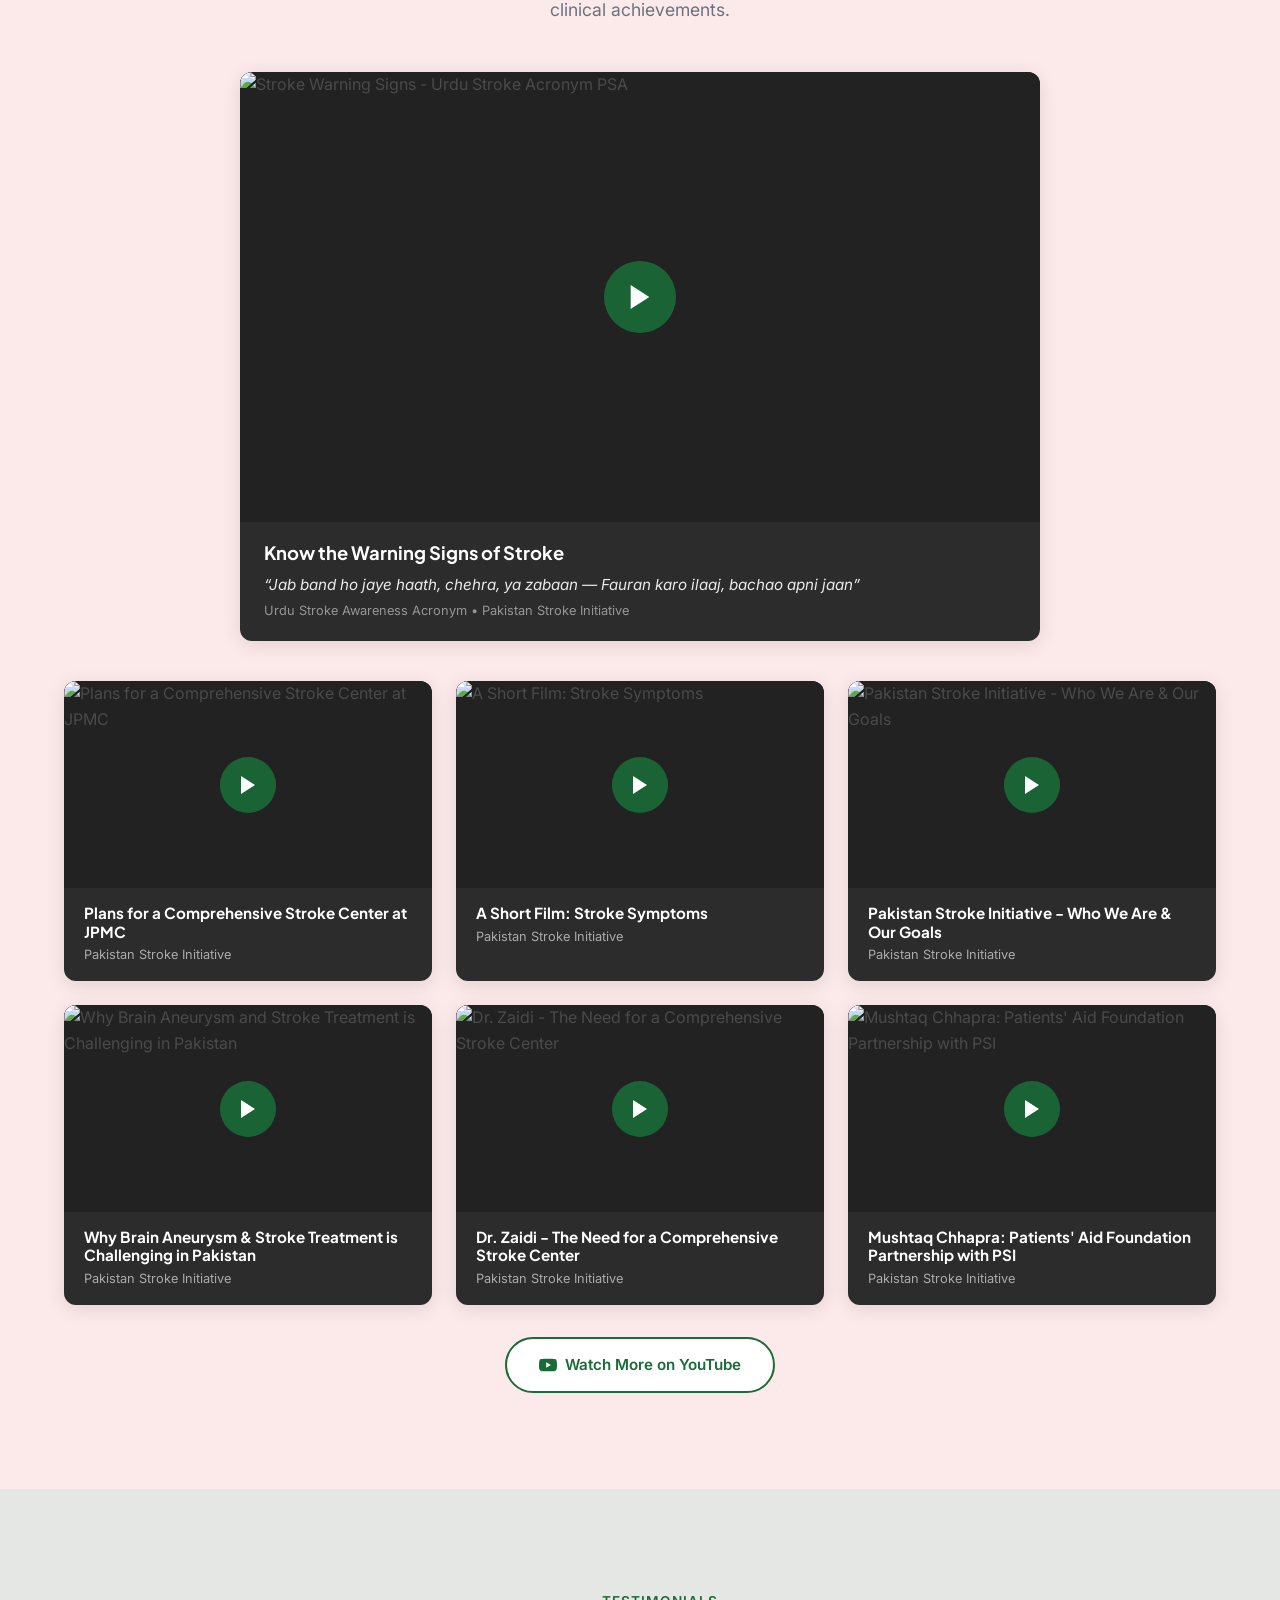
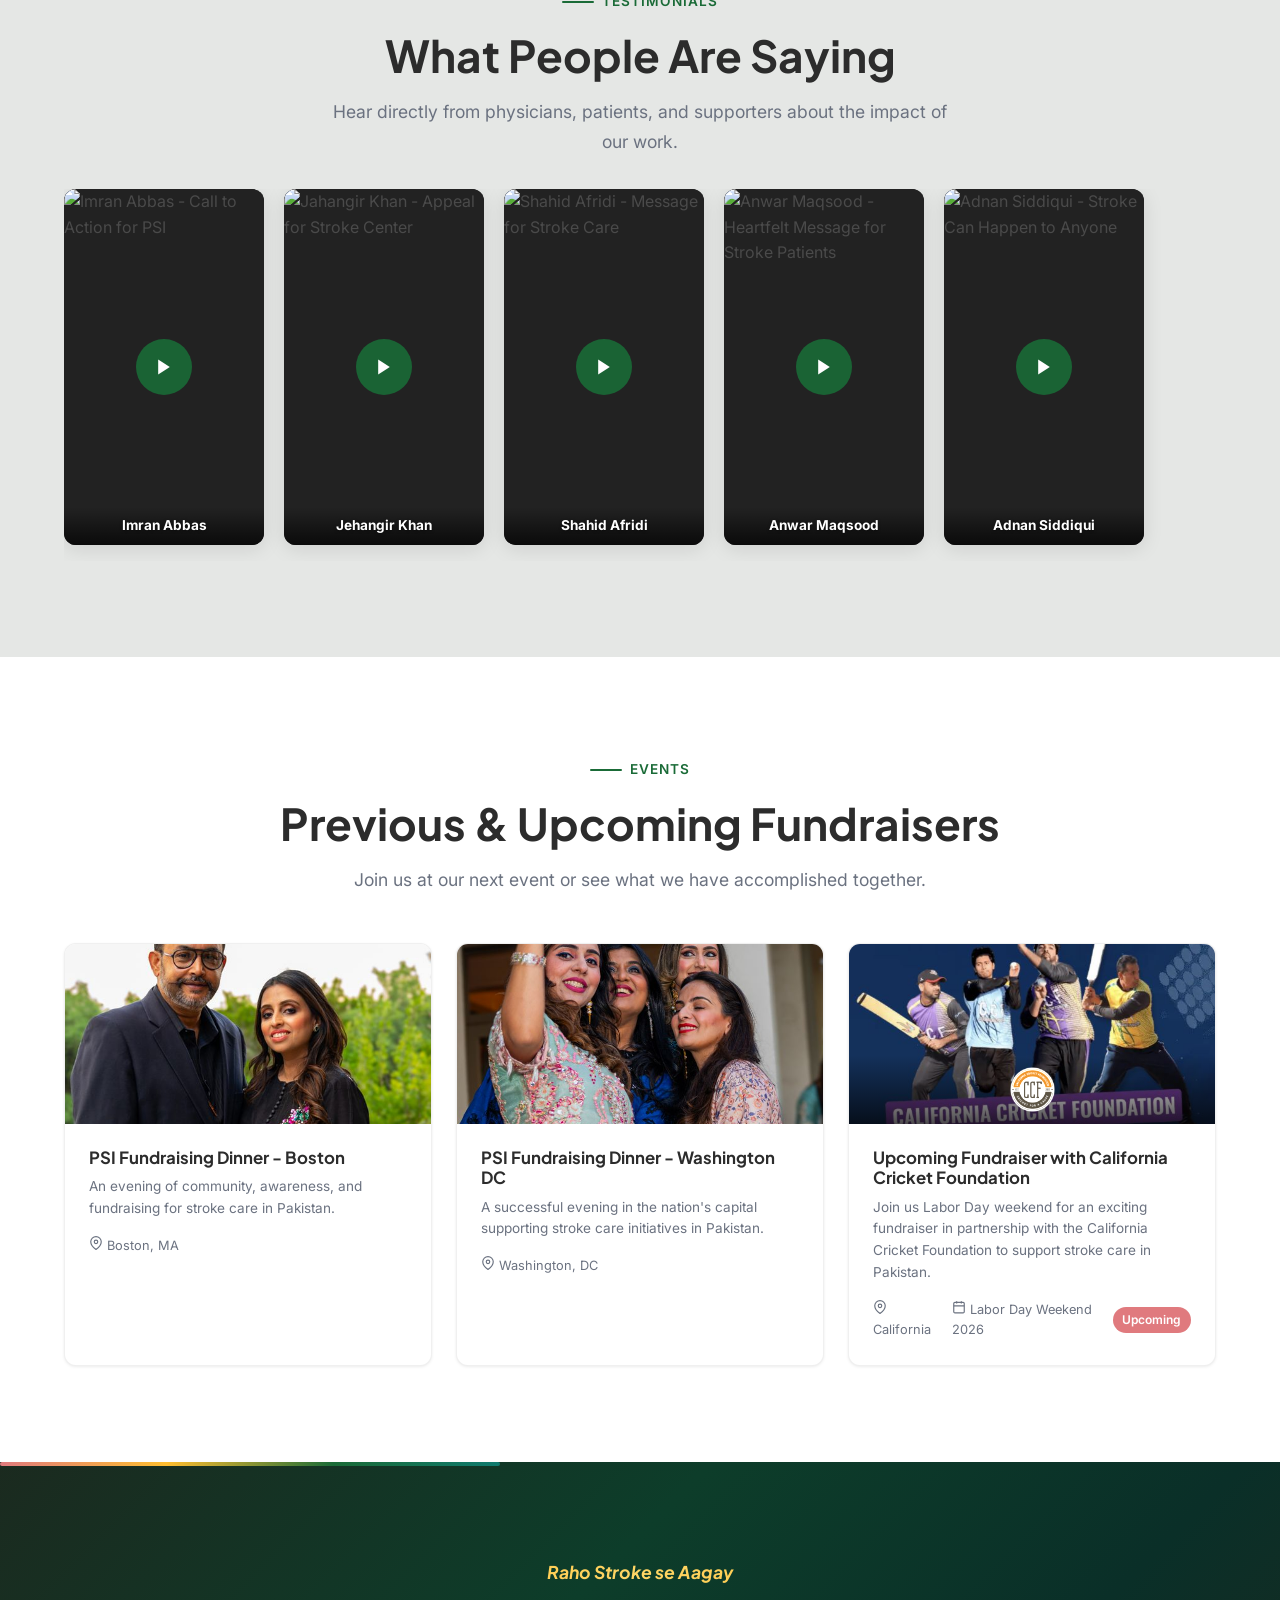
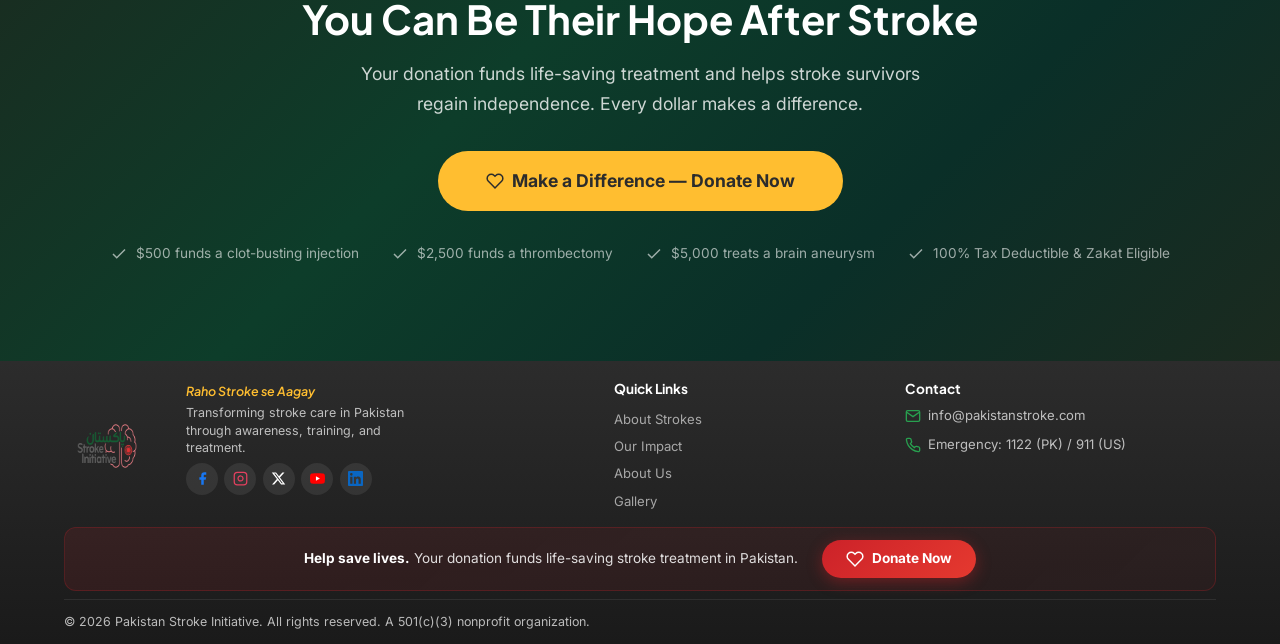
==== commit 7ad0f8af: "Rename 'Our Team' to 'About Us', add Mission/Vision, improve mobile UX - Rename nav link from 'Our T" ====
--- a/index.html
+++ b/index.html
@@ -139,7 +139,7 @@
       <div class="nav-links" id="nav-links">
         <a href="index.html" class="active">Home</a>
         <a href="impact.html">Our Impact</a>
-        <a href="team.html">Our Team</a>
+        <a href="team.html">About Us</a>
         <a href="about-strokes.html">About Strokes</a>
         <a href="gallery.html">Gallery</a>
         <a href="contact.html">Contact</a>
@@ -307,7 +307,7 @@
             </div>
             <h3>Who We Are</h3>
             <p>A team of Pakistani-American physicians dedicated to bringing world-class stroke care to Pakistan through training, technology, and treatment programs.</p>
-            <a href="team.html" class="btn btn-secondary btn-sm" style="margin-top: 1rem;">Meet Our Team</a>
+            <a href="team.html" class="btn btn-secondary btn-sm" style="margin-top: 1rem;">About Us</a>
           </div>
 
           <div class="quick-info-card fade-in">
@@ -891,7 +891,7 @@
           <div class="footer-links">
             <a href="about-strokes.html">About Strokes</a>
             <a href="impact.html">Our Impact</a>
-            <a href="team.html">Our Team</a>
+            <a href="team.html">About Us</a>
             <a href="gallery.html">Gallery</a>
           </div>
         </div>
--- a/css/styles.css
+++ b/css/styles.css
@@ -509,9 +509,9 @@
     background: var(--white);
     flex-direction: column;
     align-items: flex-start;
-    padding: 5rem 2rem 2rem;
-    padding-bottom: calc(2rem + env(safe-area-inset-bottom, 0px));
-    gap: 0.15rem;
+    padding: 4.5rem 1.5rem 1.5rem;
+    padding-bottom: calc(1.5rem + env(safe-area-inset-bottom, 0px));
+    gap: 0;
     box-shadow: -10px 0 40px rgba(0,0,0,0.1);
     transition: right 0.4s cubic-bezier(0.4, 0, 0.2, 1);
     overflow-y: auto;
@@ -523,13 +523,13 @@
 
   .nav-links a {
     width: 100%;
-    padding: 0.7rem 1rem;
-    font-size: 1.02rem;
+    padding: 0.55rem 1rem;
+    font-size: 0.95rem;
   }
 
   .nav-donate {
     margin-left: 0;
-    margin-top: 0.75rem;
+    margin-top: 0.5rem;
     width: 100%;
   }
 
@@ -540,27 +540,27 @@
 
   .nav-mobile-social {
     display: block;
-    margin-top: 1rem;
-    padding-top: 0.75rem;
+    margin-top: 0.75rem;
+    padding-top: 0.5rem;
     border-top: 1px solid var(--gray-light);
     width: 100%;
   }
 
   .nav-mobile-social > p {
-    font-size: 0.7rem;
+    font-size: 0.65rem;
     font-weight: 600;
     text-transform: uppercase;
     letter-spacing: 0.05em;
     color: var(--gray);
-    margin-bottom: 0.6rem;
+    margin-bottom: 0.4rem;
     text-align: center;
   }
 
   .nav-mobile-social-links {
     display: flex;
     flex-wrap: wrap;
-    gap: 0.6rem;
-    margin-bottom: 0.5rem;
+    gap: 0.5rem;
+    margin-bottom: 0.35rem;
     justify-content: center;
   }
 
@@ -572,8 +572,8 @@
     display: inline-flex;
     align-items: center;
     justify-content: center;
-    width: 44px;
-    height: 44px;
+    width: 38px;
+    height: 38px;
     padding: 0;
     border-radius: var(--radius-sm);
     background: var(--gray-light);
@@ -594,8 +594,8 @@
   }
 
   .nav-mobile-social-links a svg {
-    width: 22px;
-    height: 22px;
+    width: 18px;
+    height: 18px;
     flex-shrink: 0;
   }
 
@@ -2629,10 +2629,11 @@
   margin: 0 auto;
 }
 
-/* Donate Page Sticky Navigation */
+/* Page Section Sticky Navigation */
 .donate-sticky-nav {
-  background: var(--white);
-  border-bottom: 1px solid var(--light-gray);
+  background: linear-gradient(135deg, #f8faf9 0%, #f0f5f2 100%);
+  border-bottom: 2px solid rgba(26,107,55,0.15);
+  border-top: 1px solid rgba(26,107,55,0.08);
   padding: 0;
   position: sticky;
   top: 72px;
@@ -2641,7 +2642,7 @@
 }
 
 .donate-sticky-nav.stuck {
-  box-shadow: 0 2px 12px rgba(0,0,0,0.08);
+  box-shadow: 0 3px 16px rgba(26,107,55,0.1);
 }
 
 .donate-sticky-nav .container {
@@ -2659,8 +2660,8 @@
   display: flex;
   align-items: center;
   gap: 0.4rem;
-  padding: 0.85rem 1.25rem;
-  font-size: 0.85rem;
+  padding: 0.75rem 1.15rem;
+  font-size: 0.8rem;
   font-weight: 600;
   color: var(--gray);
   text-decoration: none;
@@ -2671,12 +2672,13 @@
 
 .donate-nav-link:hover {
   color: var(--green);
-  background: rgba(26,107,55,0.04);
+  background: rgba(26,107,55,0.06);
 }
 
 .donate-nav-link.active {
   color: var(--green);
   border-bottom-color: var(--green);
+  background: rgba(26,107,55,0.04);
 }
 
 .donate-nav-link svg {
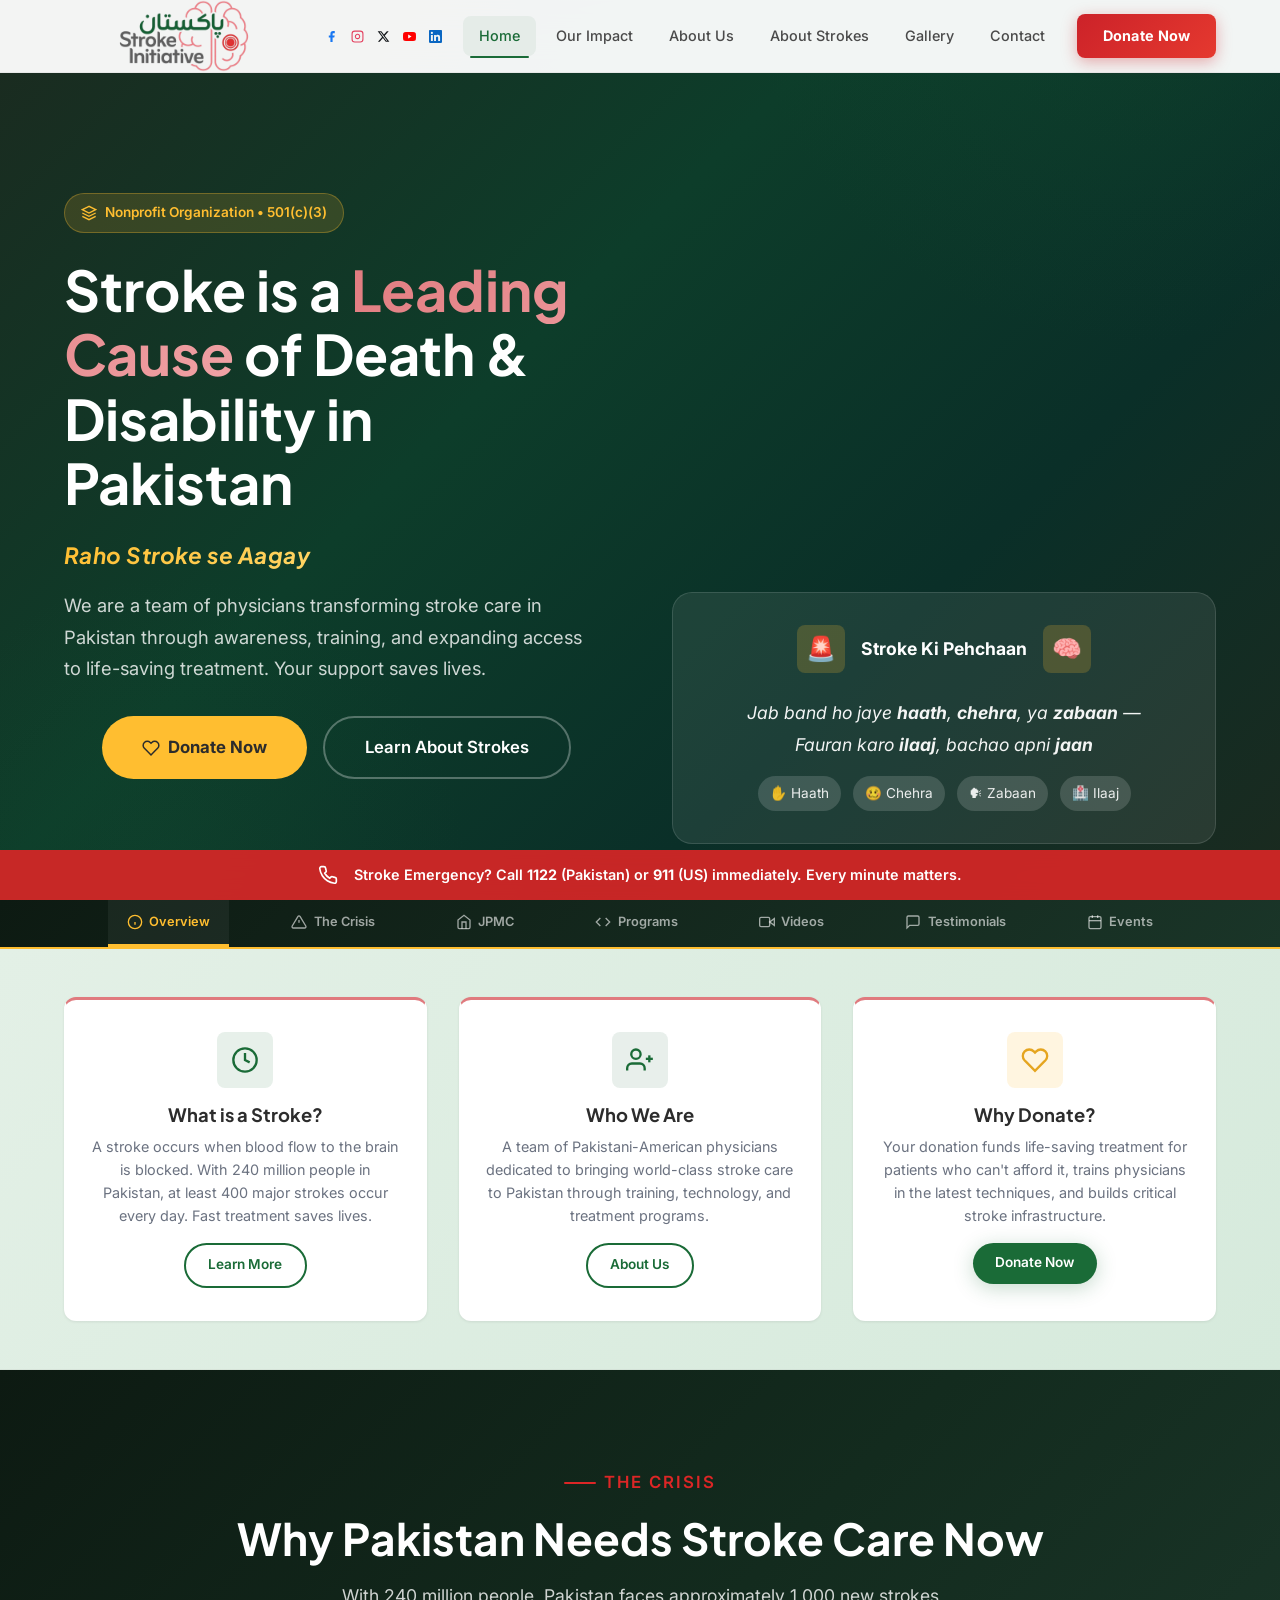
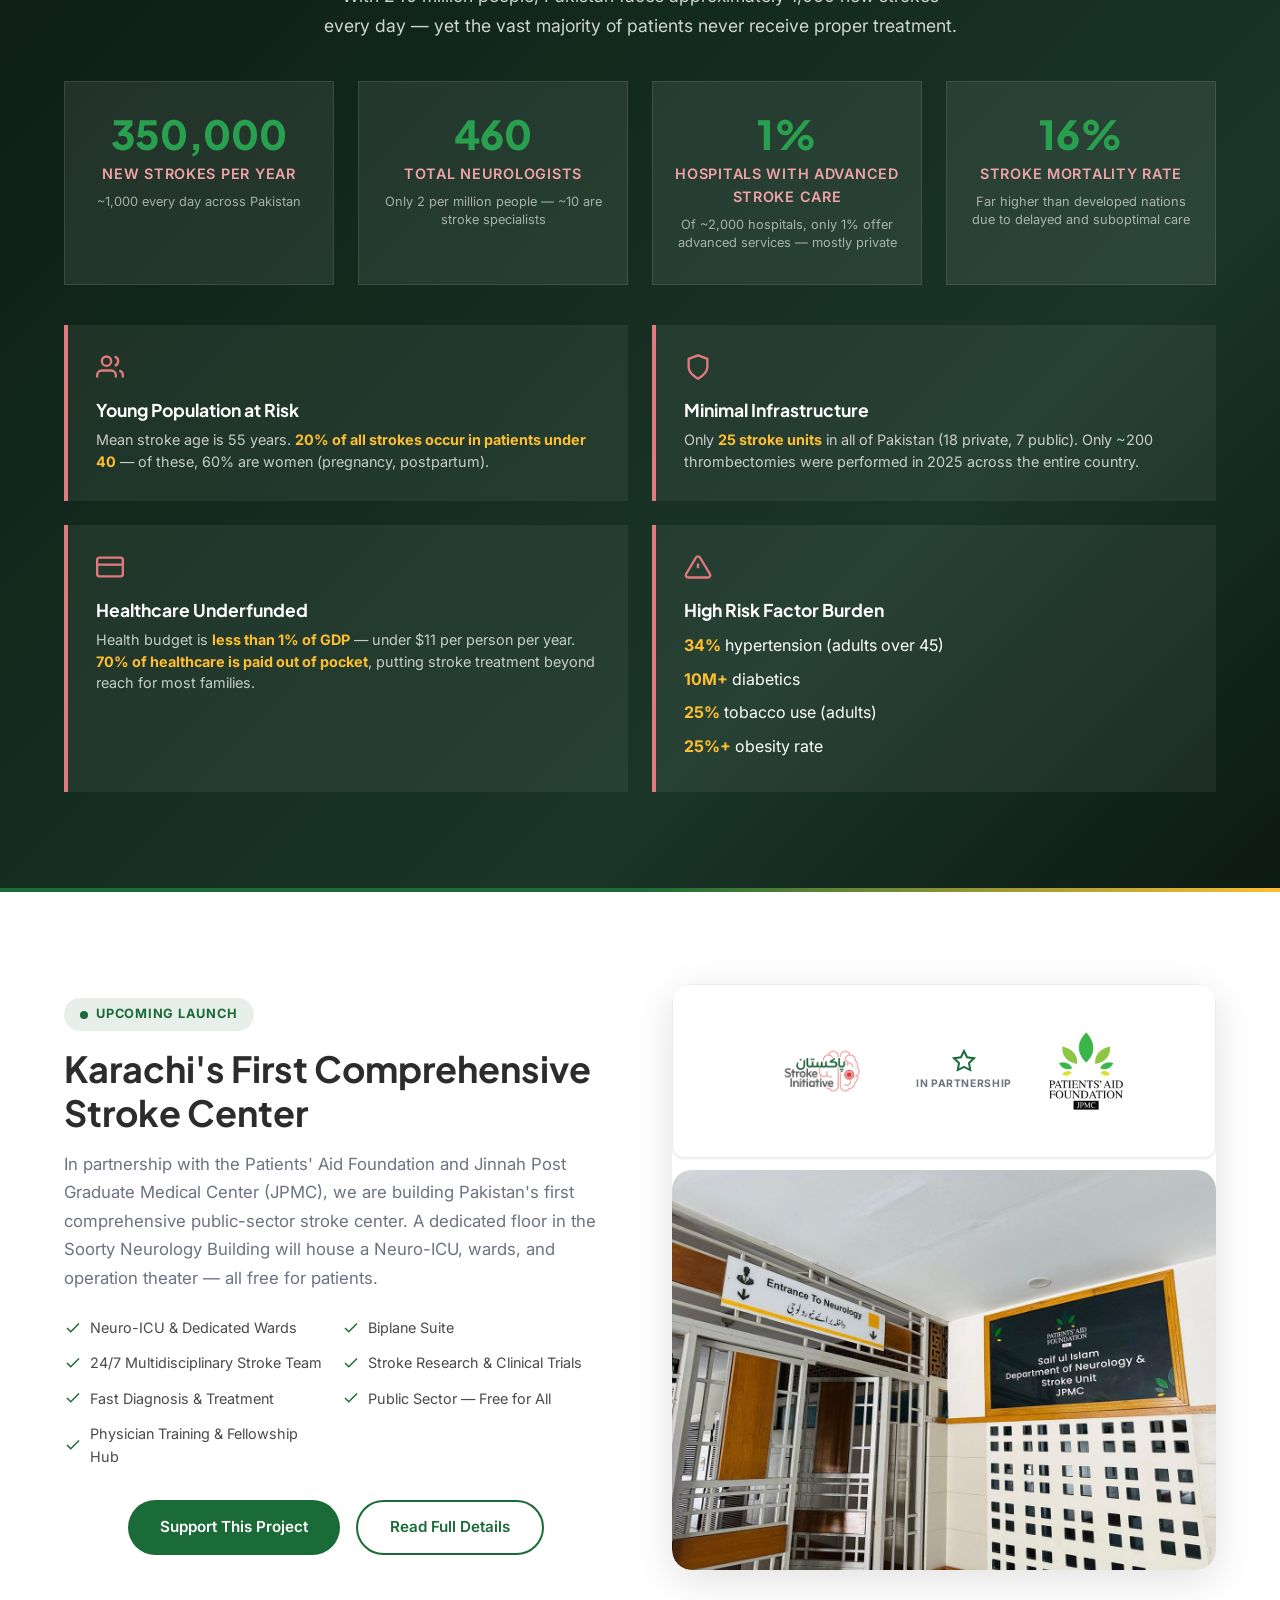
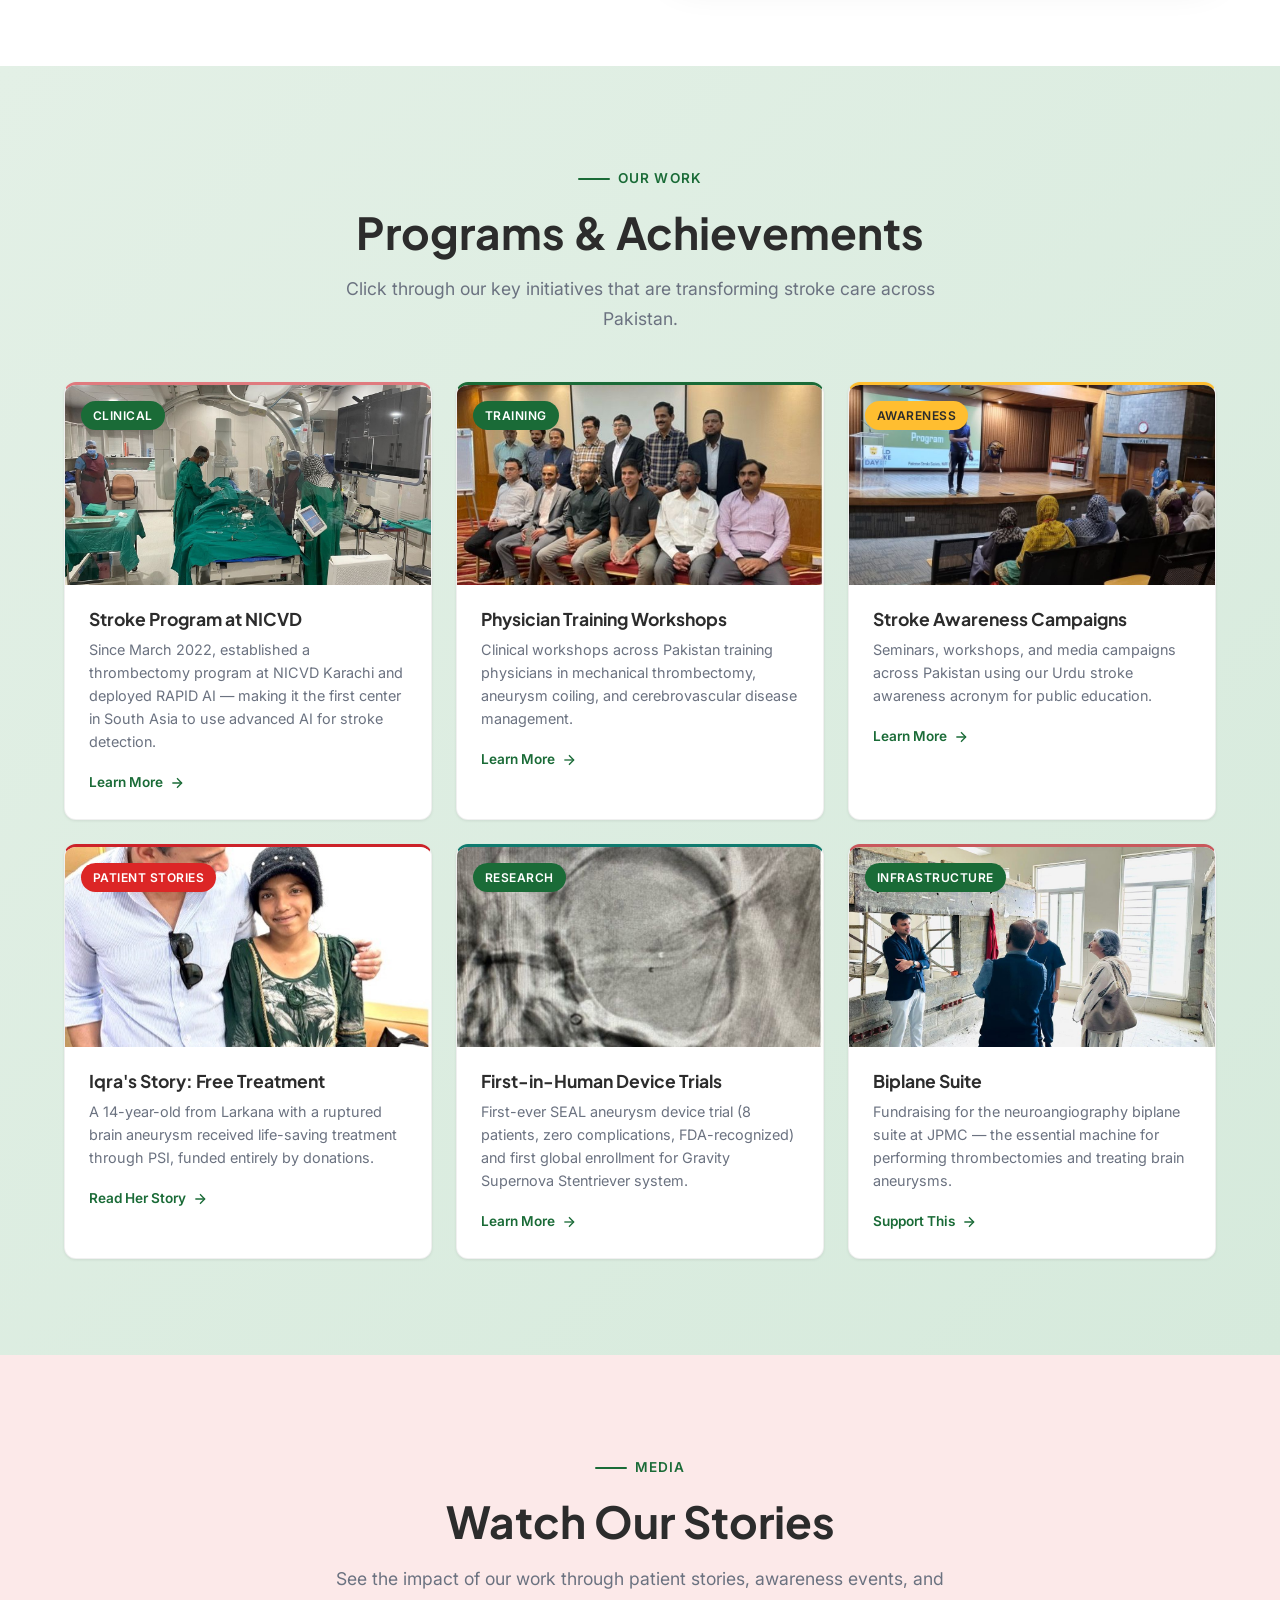
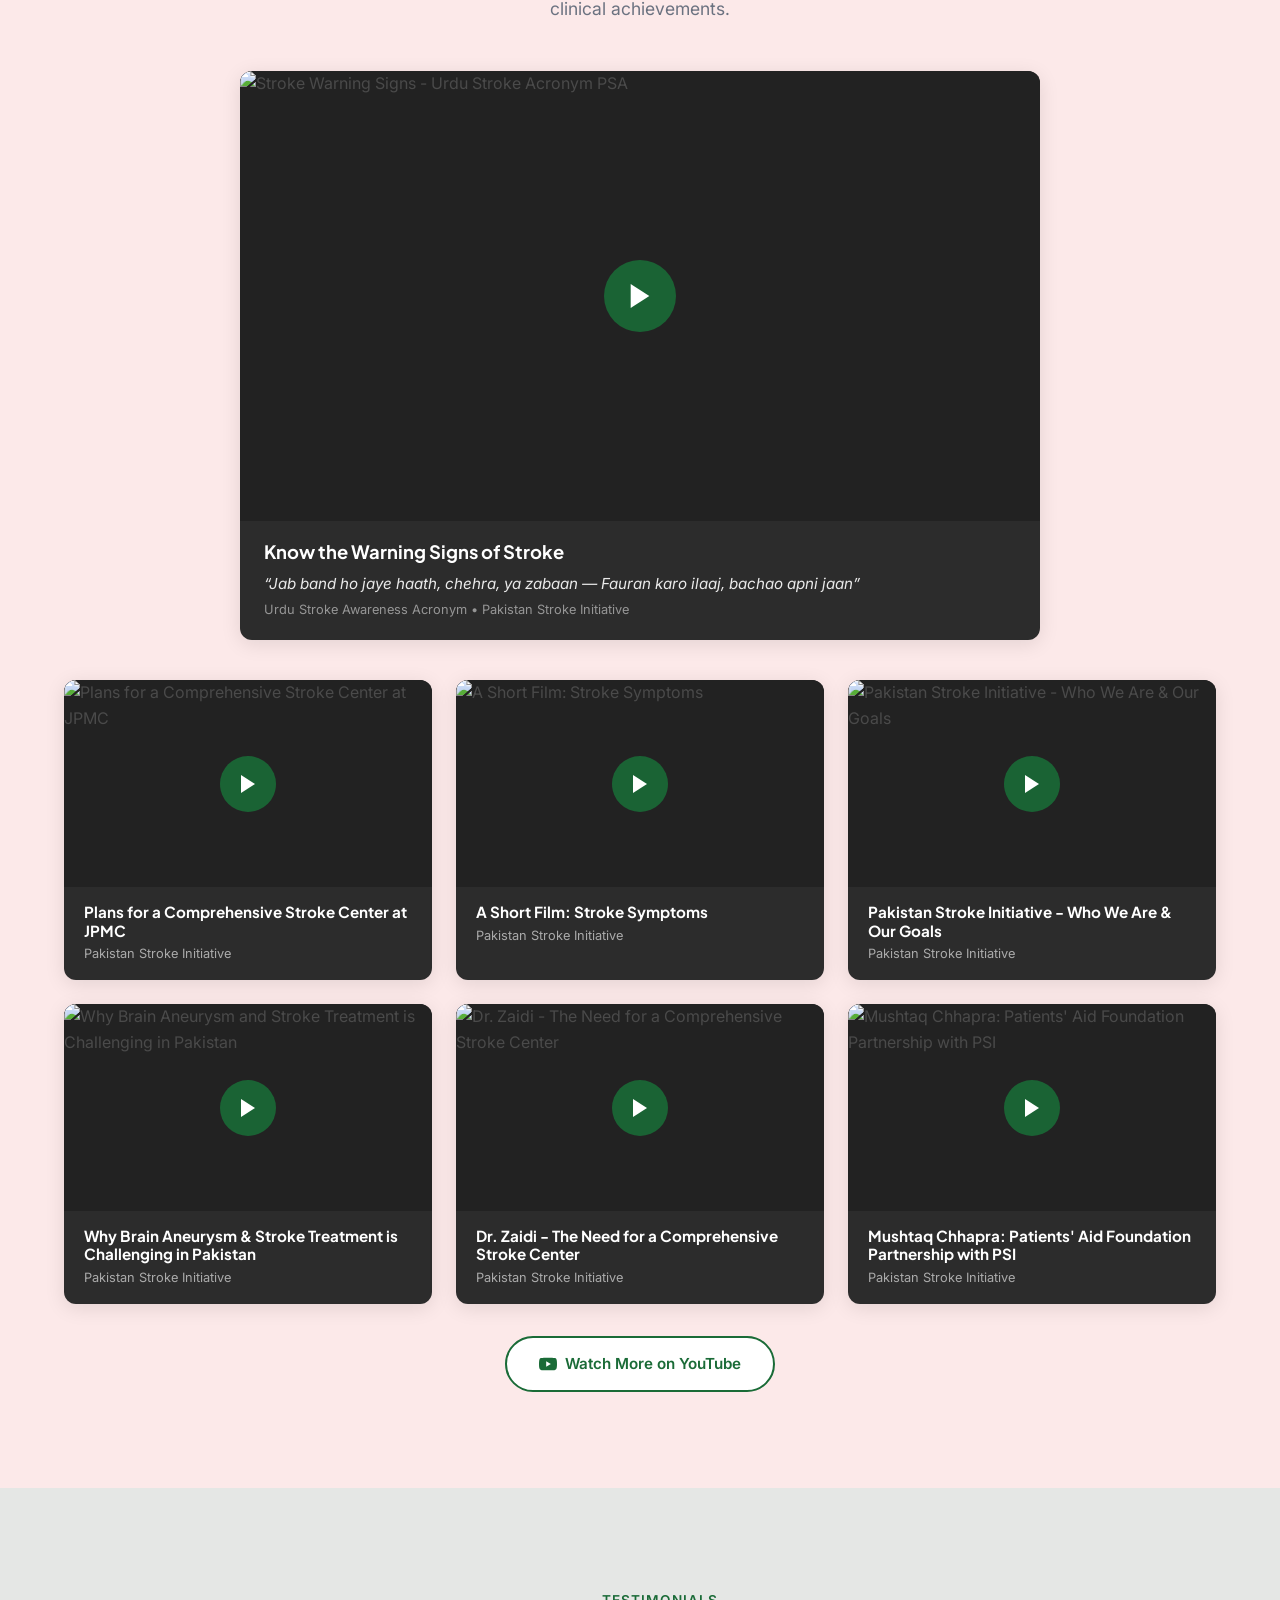
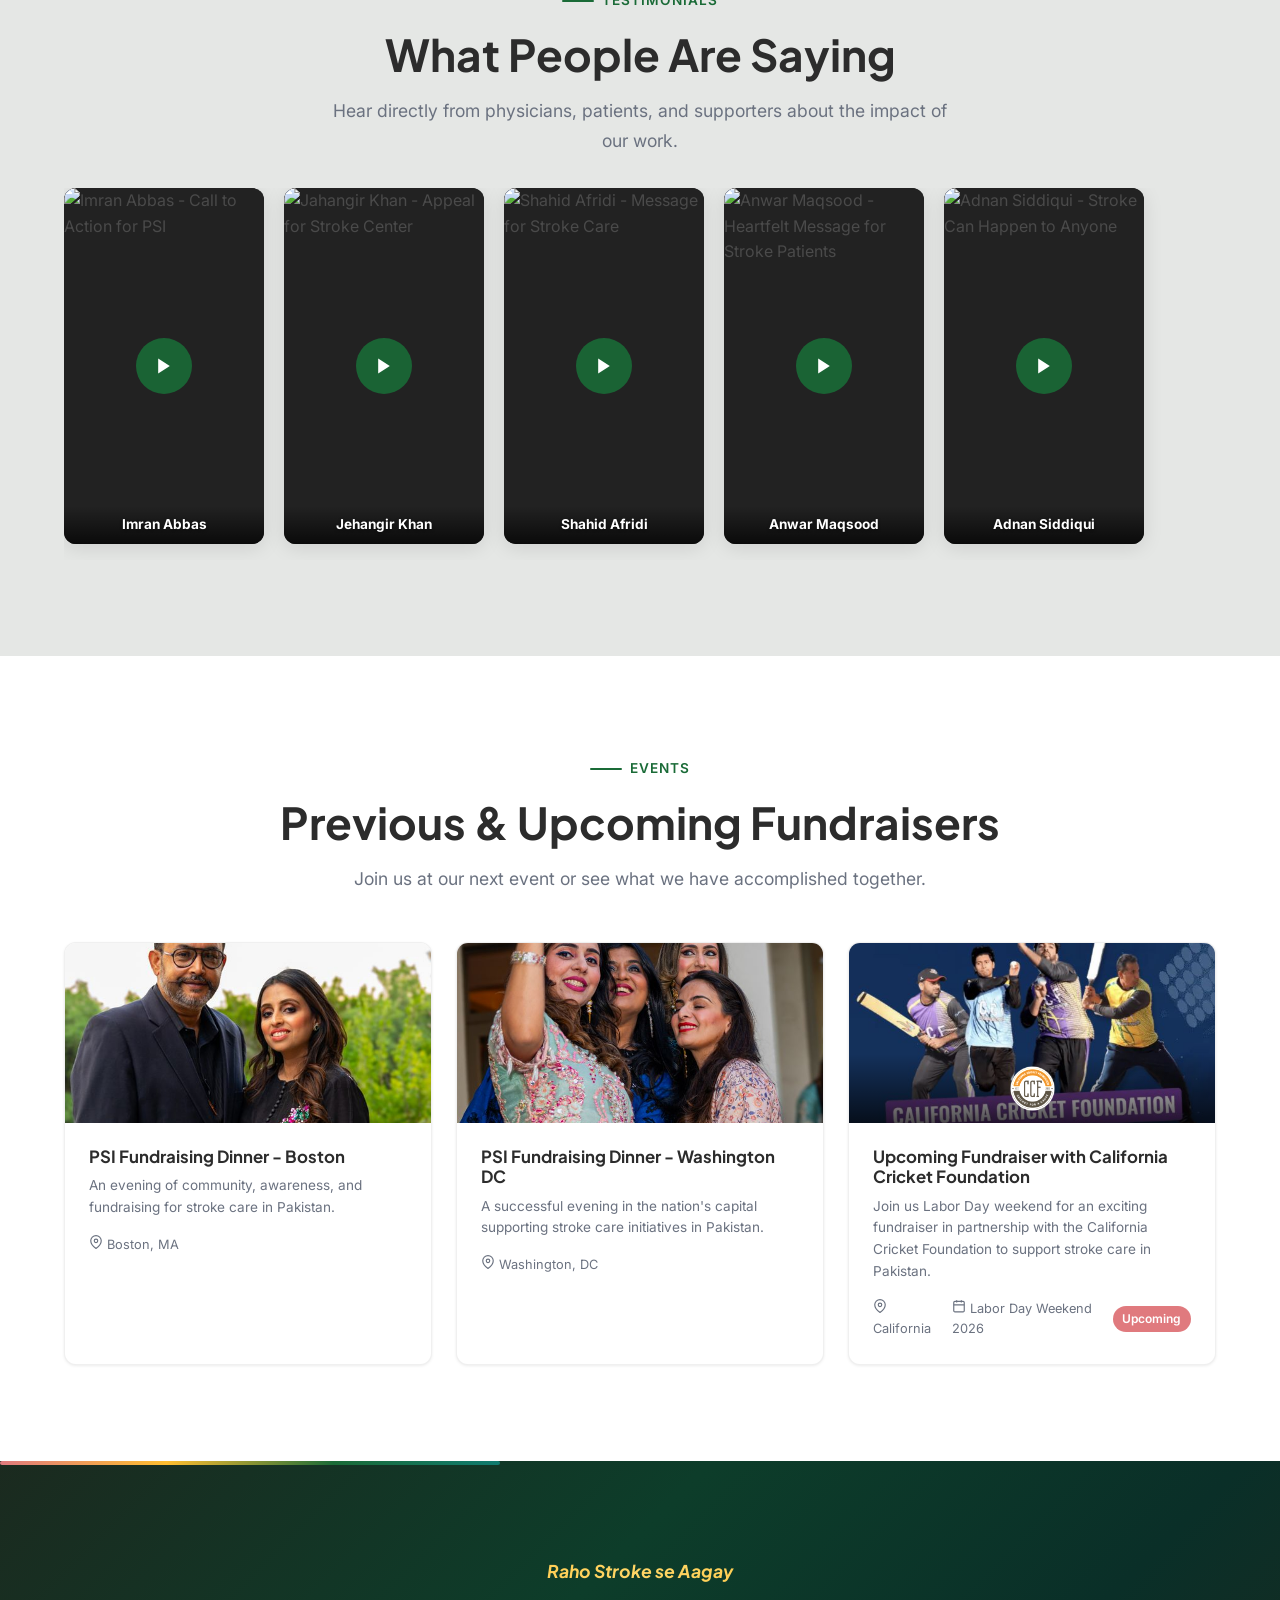
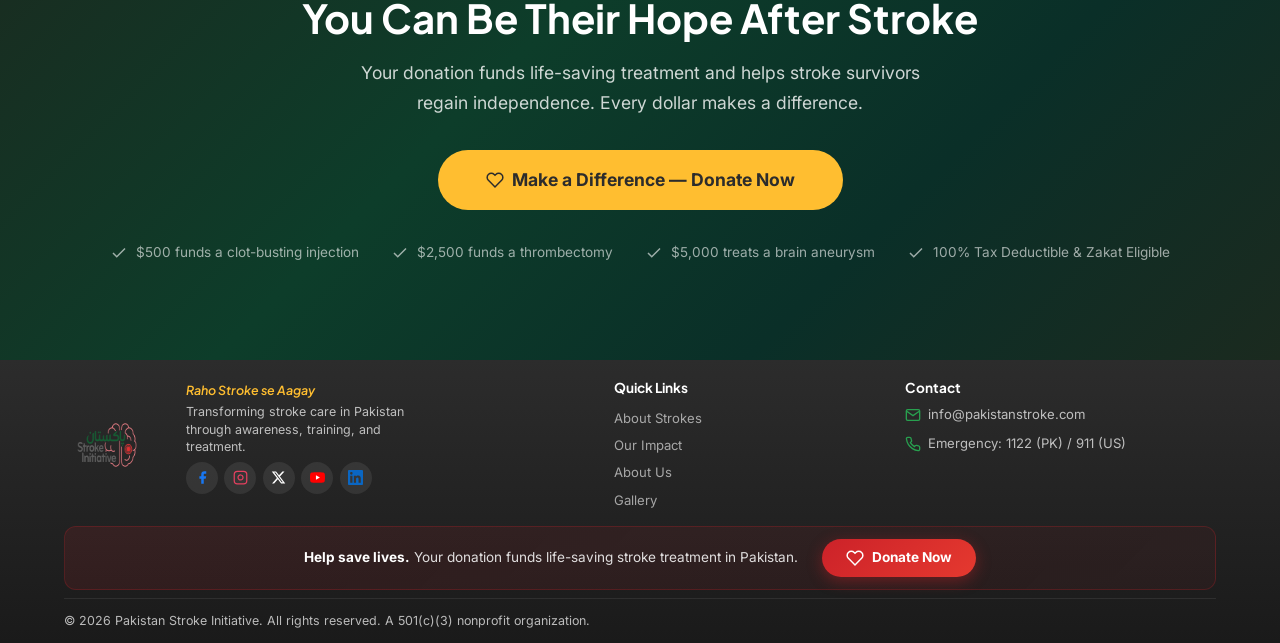
==== commit e9189beb: "Add cache-busting ?v=3 to CSS and JS references across all pages Co-Authored-By: Claude Opus 4.6 <no" ====
--- a/index.html
+++ b/index.html
@@ -40,7 +40,7 @@
   <link href="https://fonts.googleapis.com/css2?family=Inter:wght@400;500;600;700&family=Plus+Jakarta+Sans:wght@600;700;800&display=swap" rel="stylesheet">
 
   <!-- Styles -->
-  <link rel="stylesheet" href="css/styles.css">
+  <link rel="stylesheet" href="css/styles.css?v=3">
 
   <!-- Structured Data - Organization -->
   <script type="application/ld+json">
@@ -939,7 +939,7 @@
     <svg viewBox="0 0 24 24" fill="none" stroke="currentColor" stroke-width="2"><polyline points="18 15 12 9 6 15"/></svg>
   </button>
 
-  <script src="js/main.js"></script>
+  <script src="js/main.js?v=3"></script>
   <script>
     // Loop hero video for first 8 seconds only
     const heroVideo = document.getElementById('heroVideo');
--- a/css/styles.css
+++ b/css/styles.css
@@ -509,8 +509,9 @@
     background: var(--white);
     flex-direction: column;
     align-items: flex-start;
-    padding: 4.5rem 1.5rem 1.5rem;
-    padding-bottom: calc(1.5rem + env(safe-area-inset-bottom, 0px));
+    justify-content: flex-start;
+    padding: 3.5rem 1.5rem 1.5rem;
+    padding-bottom: calc(1rem + env(safe-area-inset-bottom, 0px));
     gap: 0;
     box-shadow: -10px 0 40px rgba(0,0,0,0.1);
     transition: right 0.4s cubic-bezier(0.4, 0, 0.2, 1);
@@ -540,7 +541,7 @@
 
   .nav-mobile-social {
     display: block;
-    margin-top: 0.75rem;
+    margin-top: 0.5rem;
     padding-top: 0.5rem;
     border-top: 1px solid var(--gray-light);
     width: 100%;
@@ -2631,9 +2632,8 @@
 
 /* Page Section Sticky Navigation */
 .donate-sticky-nav {
-  background: linear-gradient(135deg, #f8faf9 0%, #f0f5f2 100%);
-  border-bottom: 2px solid rgba(26,107,55,0.15);
-  border-top: 1px solid rgba(26,107,55,0.08);
+  background: linear-gradient(135deg, #0d1a12 0%, #1a3528 100%);
+  border-bottom: 2px solid var(--gold);
   padding: 0;
   position: sticky;
   top: 72px;
@@ -2642,7 +2642,7 @@
 }
 
 .donate-sticky-nav.stuck {
-  box-shadow: 0 3px 16px rgba(26,107,55,0.1);
+  box-shadow: 0 4px 20px rgba(0,0,0,0.25);
 }
 
 .donate-sticky-nav .container {
@@ -2663,7 +2663,7 @@
   padding: 0.75rem 1.15rem;
   font-size: 0.8rem;
   font-weight: 600;
-  color: var(--gray);
+  color: rgba(255,255,255,0.6);
   text-decoration: none;
   border-bottom: 3px solid transparent;
   transition: var(--transition);
@@ -2671,14 +2671,14 @@
 }
 
 .donate-nav-link:hover {
-  color: var(--green);
-  background: rgba(26,107,55,0.06);
+  color: rgba(255,255,255,0.9);
+  background: rgba(255,255,255,0.08);
 }
 
 .donate-nav-link.active {
-  color: var(--green);
-  border-bottom-color: var(--green);
-  background: rgba(26,107,55,0.04);
+  color: var(--gold);
+  border-bottom-color: var(--gold);
+  background: rgba(255,255,255,0.05);
 }
 
 .donate-nav-link svg {
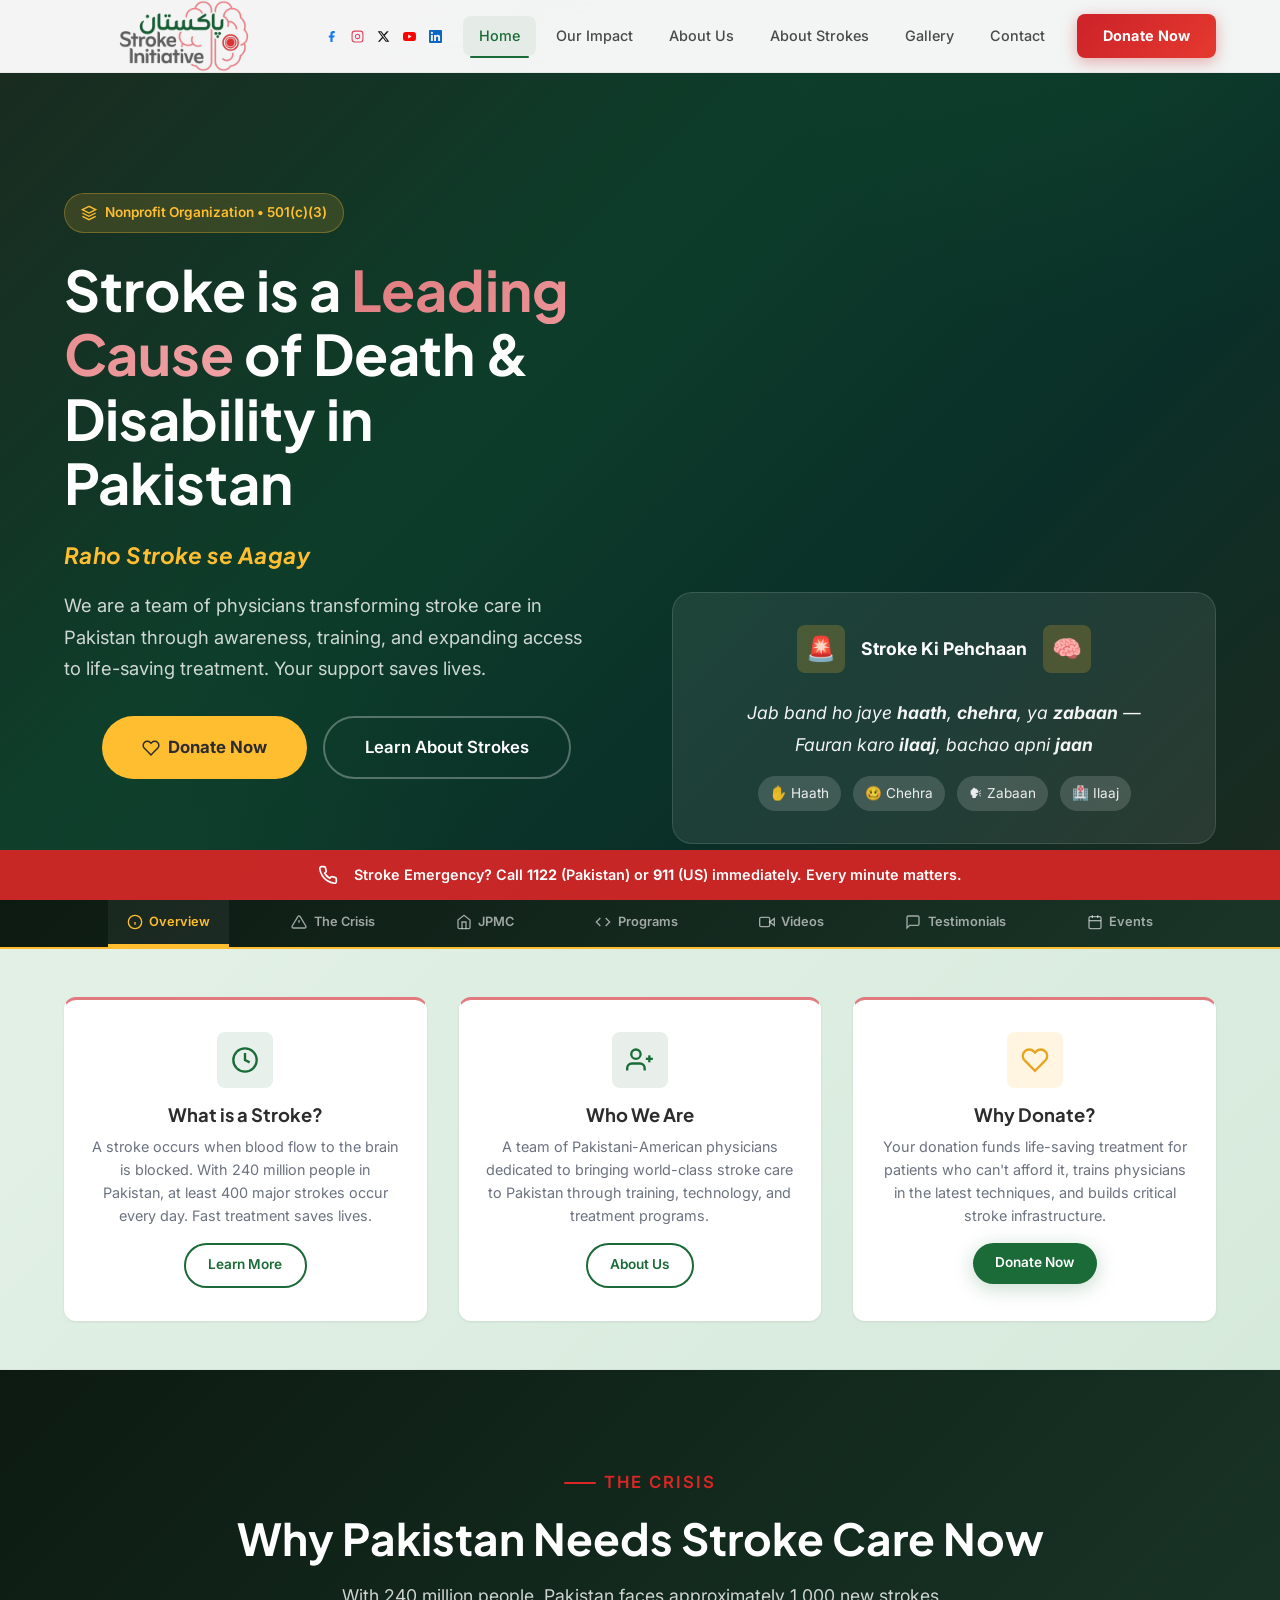
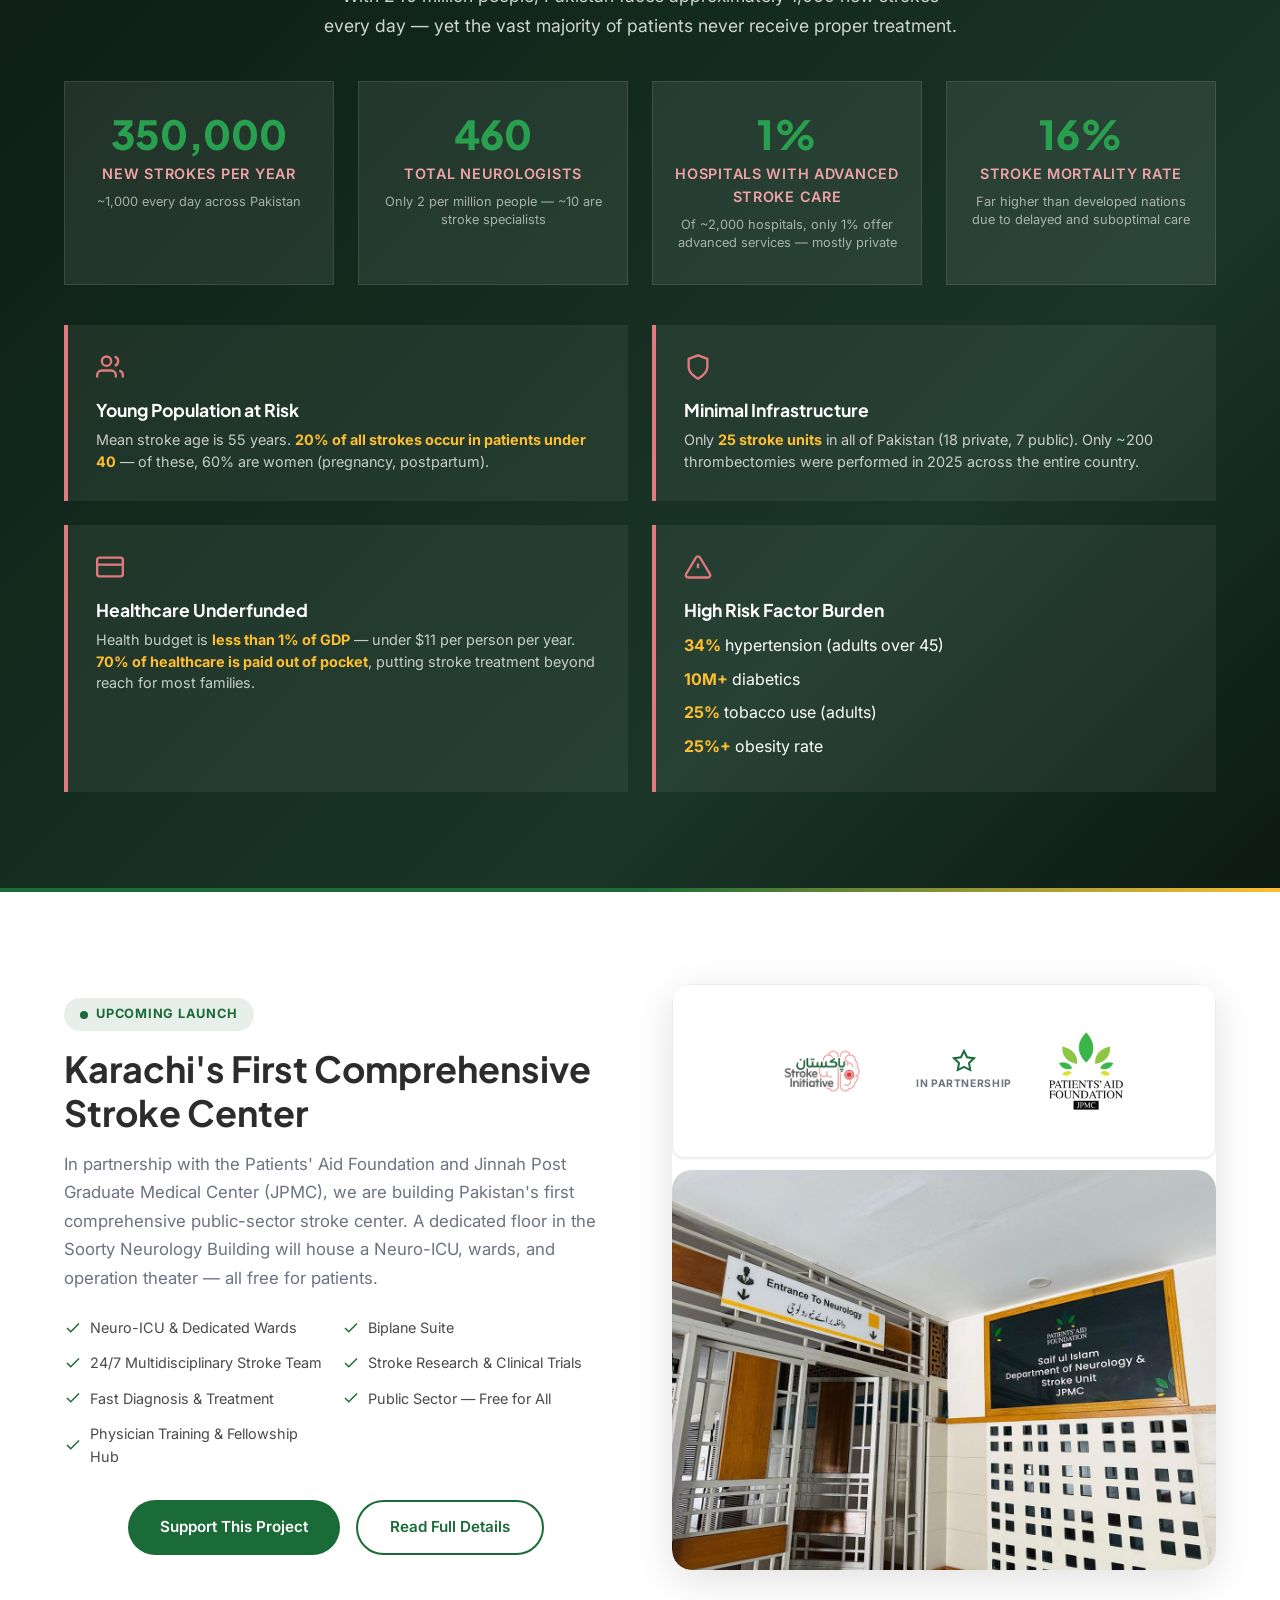
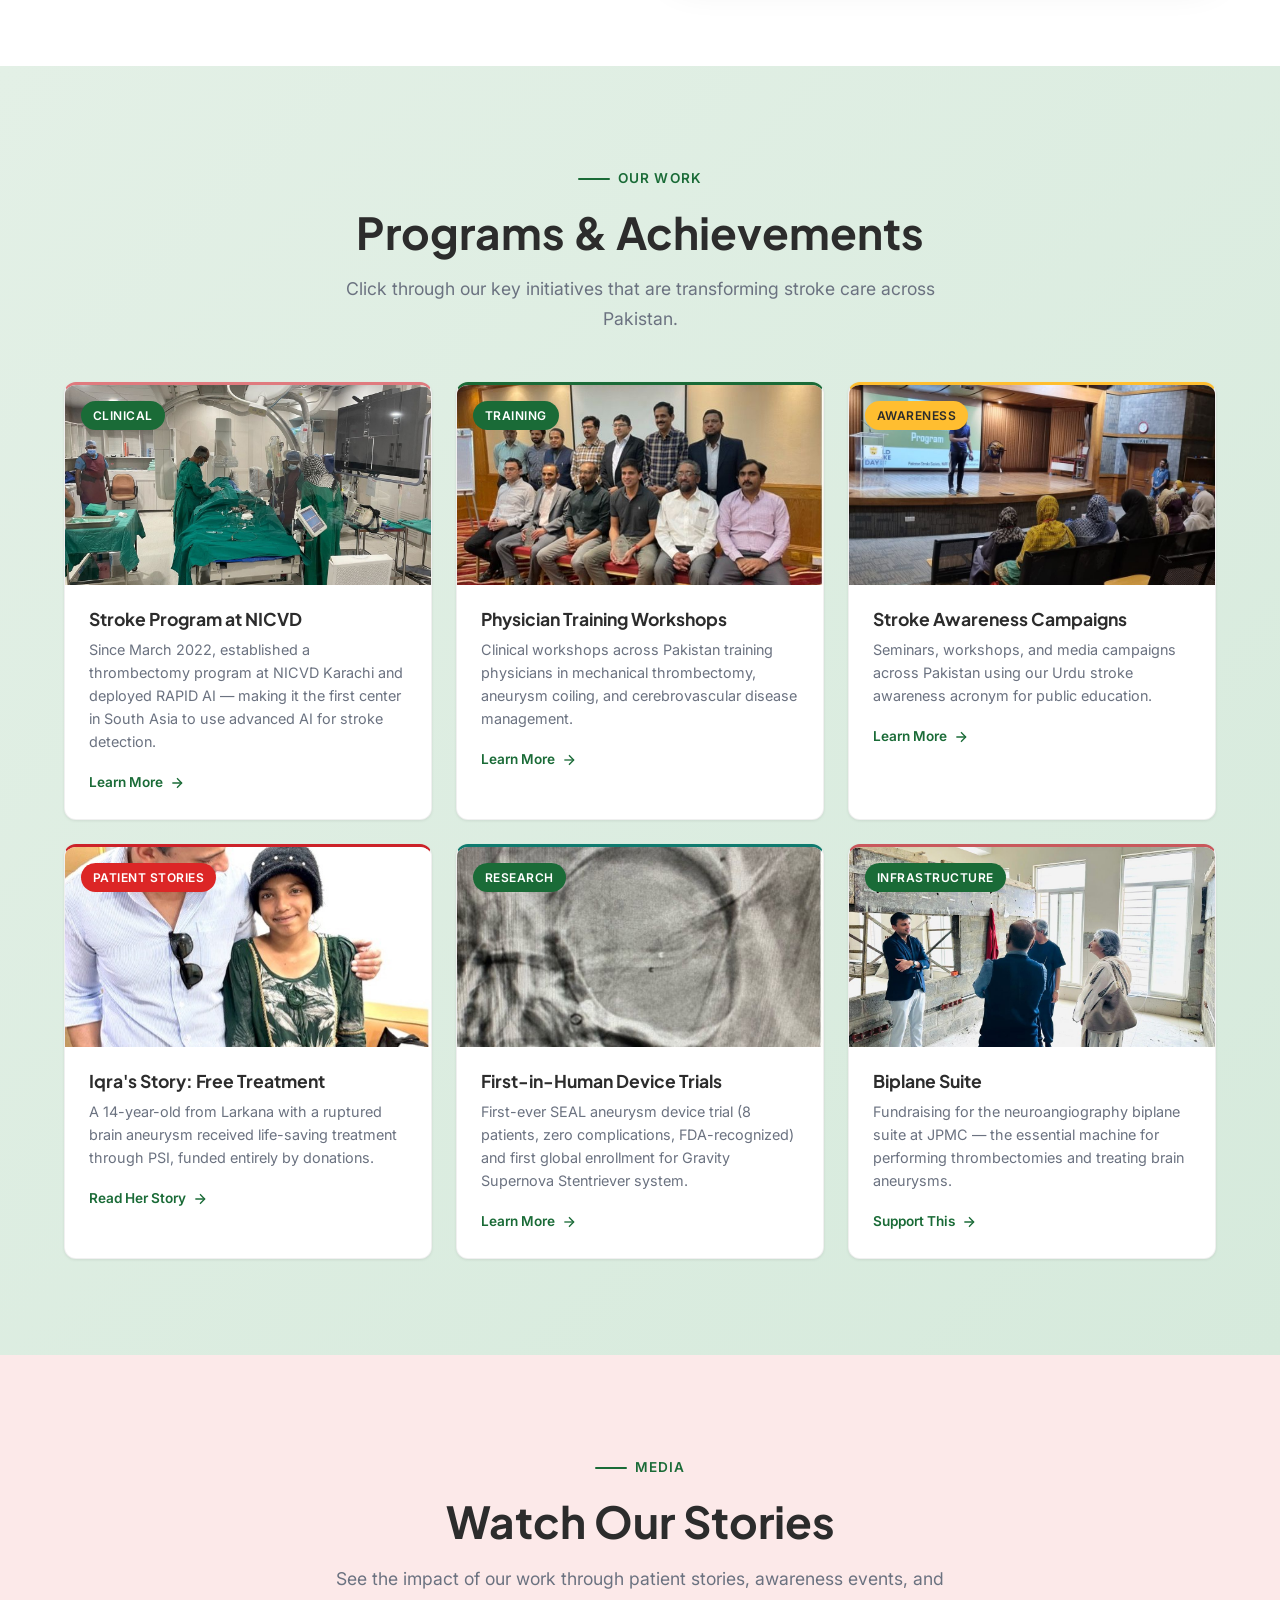
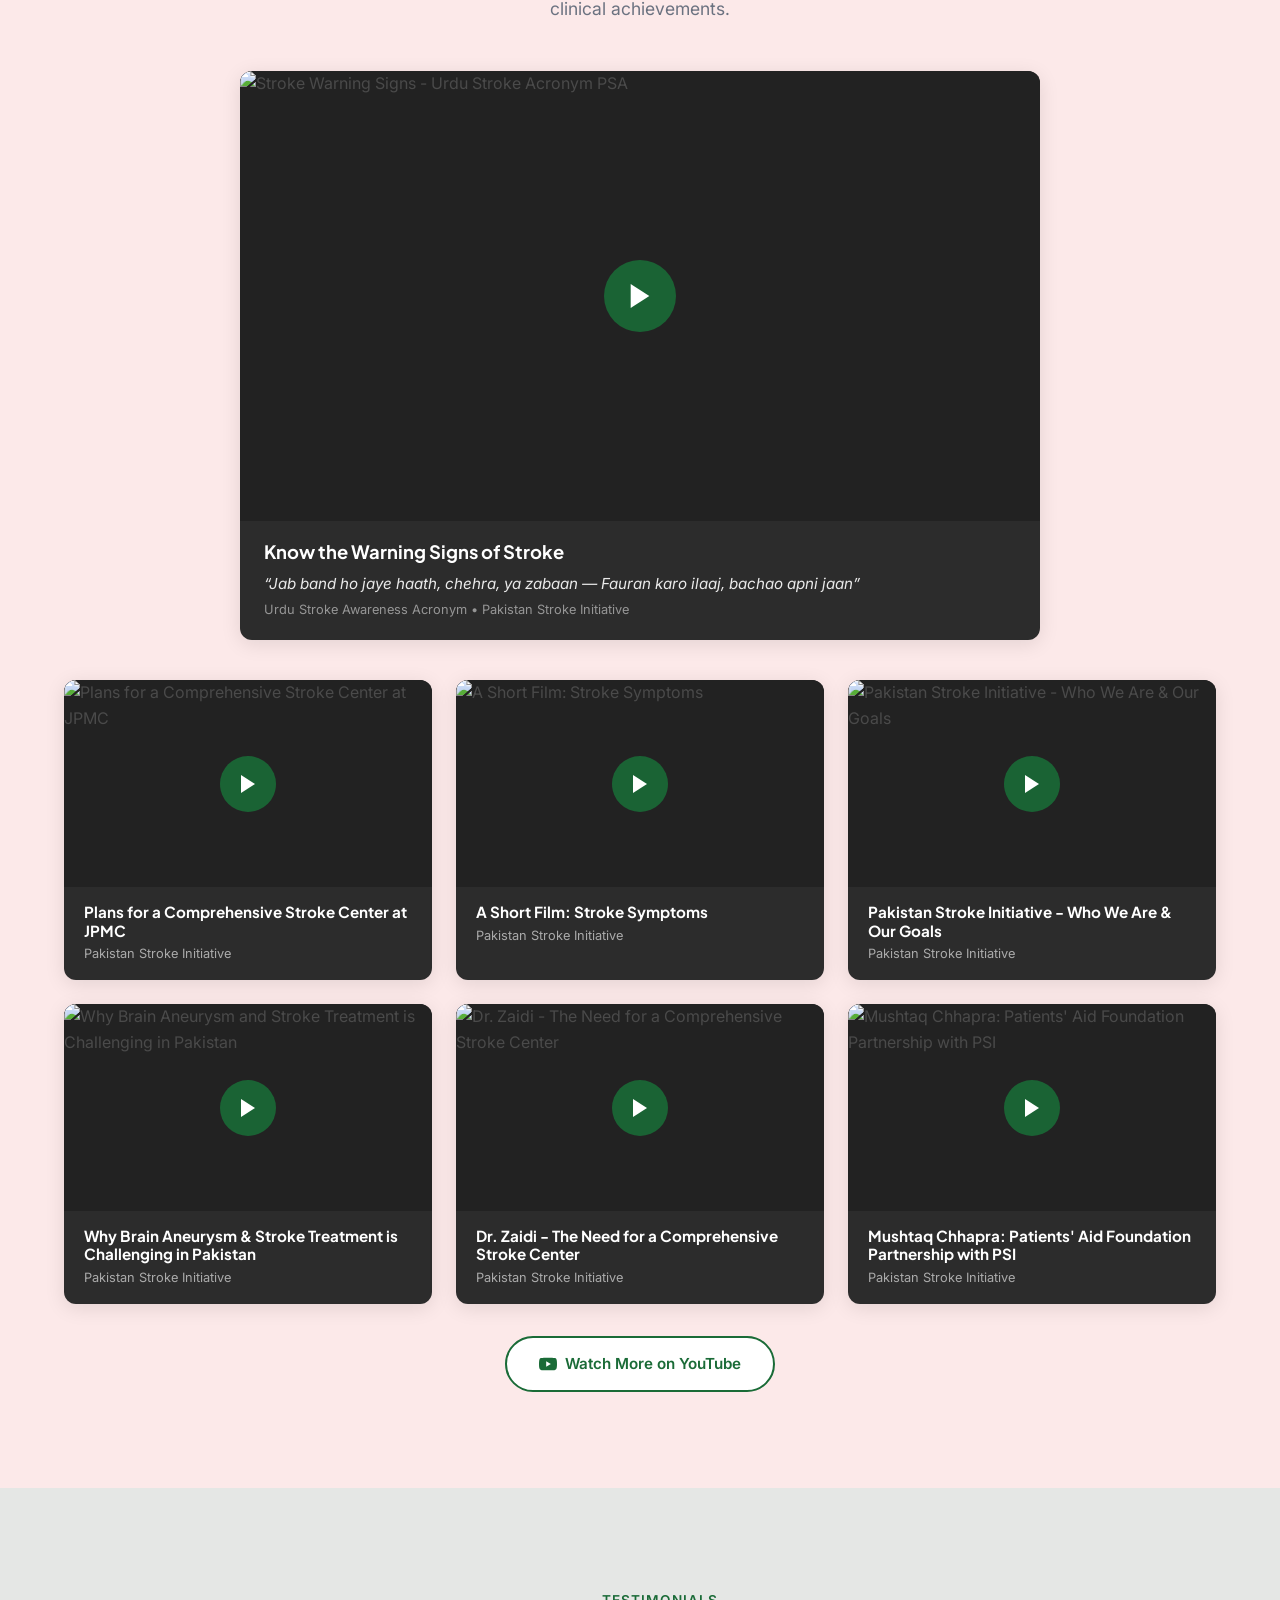
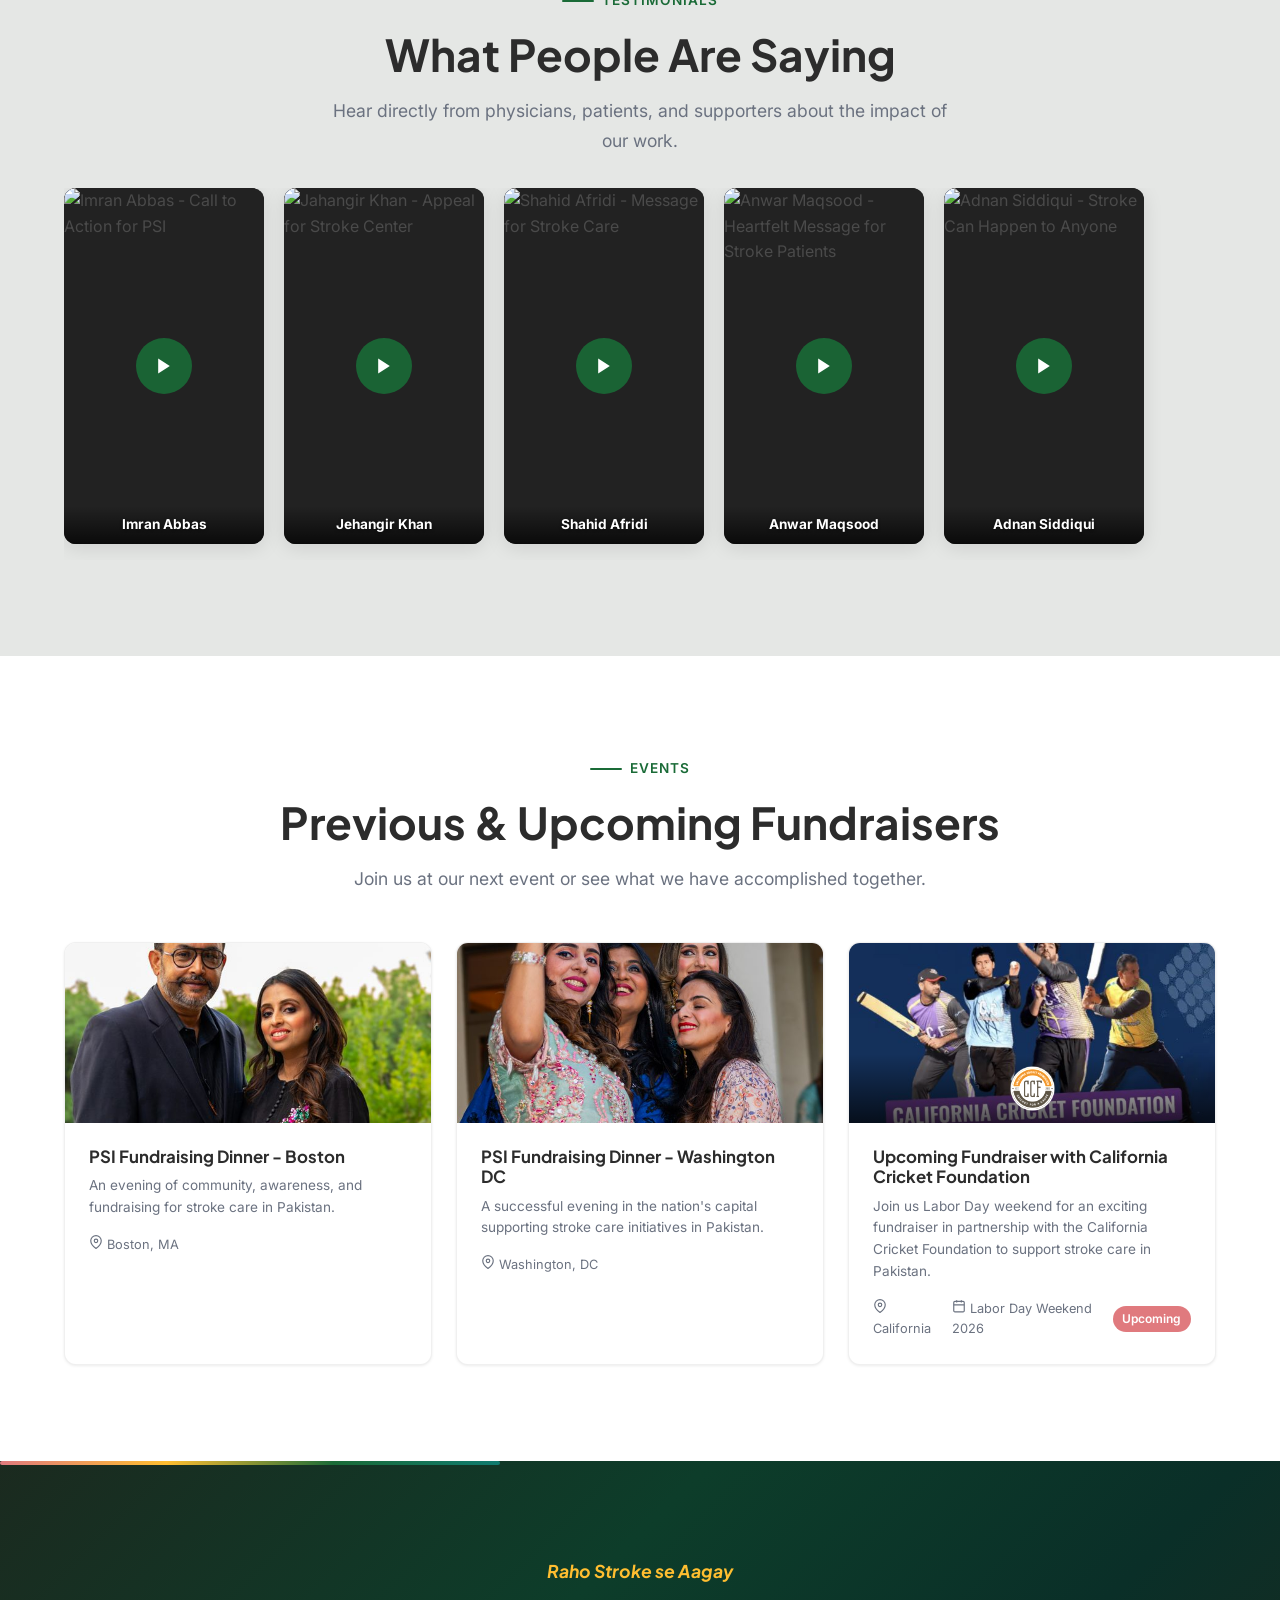
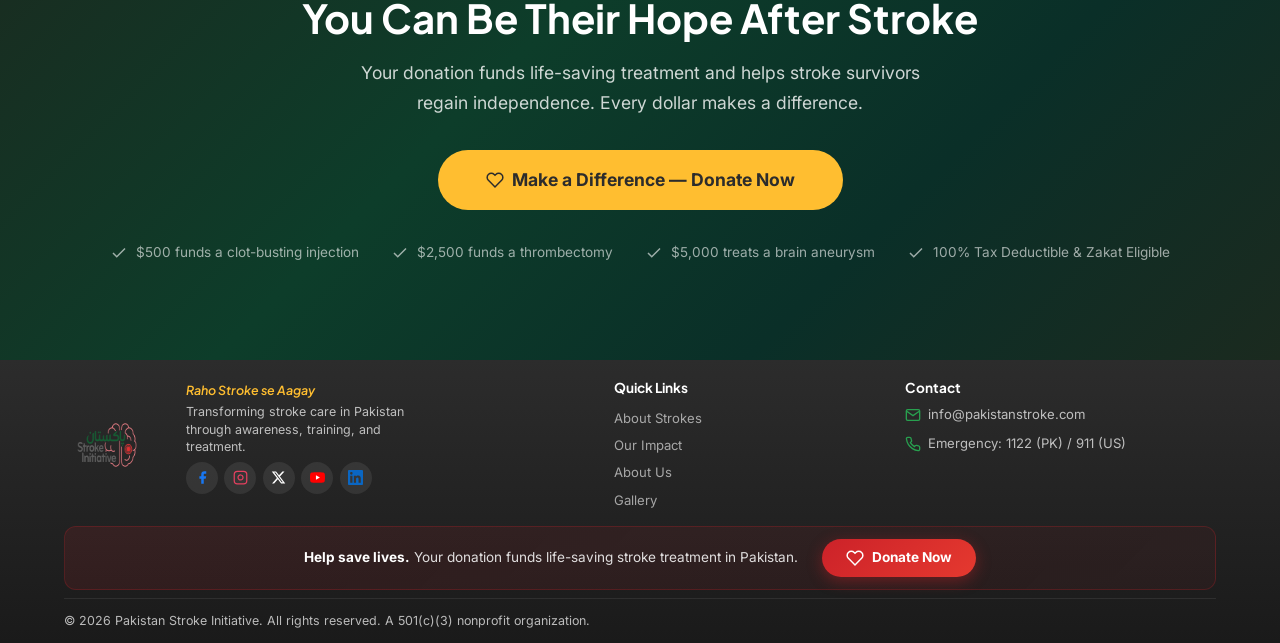
==== commit 1fb7857b: "Fix slogan gold color with !important to override page-header p, bump cache to v=4 Co-Authored-By: C" ====
--- a/index.html
+++ b/index.html
@@ -40,7 +40,7 @@
   <link href="https://fonts.googleapis.com/css2?family=Inter:wght@400;500;600;700&family=Plus+Jakarta+Sans:wght@600;700;800&display=swap" rel="stylesheet">
 
   <!-- Styles -->
-  <link rel="stylesheet" href="css/styles.css?v=3">
+  <link rel="stylesheet" href="css/styles.css?v=4">
 
   <!-- Structured Data - Organization -->
   <script type="application/ld+json">
@@ -939,7 +939,7 @@
     <svg viewBox="0 0 24 24" fill="none" stroke="currentColor" stroke-width="2"><polyline points="18 15 12 9 6 15"/></svg>
   </button>
 
-  <script src="js/main.js?v=3"></script>
+  <script src="js/main.js?v=4"></script>
   <script>
     // Loop hero video for first 8 seconds only
     const heroVideo = document.getElementById('heroVideo');
--- a/css/styles.css
+++ b/css/styles.css
@@ -3304,10 +3304,7 @@
   font-family: var(--font-heading);
   font-style: italic;
   font-weight: 700;
-  background: linear-gradient(135deg, var(--gold) 0%, #ffd666 50%, var(--gold) 100%);
-  -webkit-background-clip: text;
-  -webkit-text-fill-color: transparent;
-  background-clip: text;
+  color: var(--gold) !important;
 }
 
 .hero-slogan {
@@ -3315,10 +3312,7 @@
   font-style: italic;
   font-weight: 700;
   font-size: clamp(1.1rem, 2.5vw, 1.4rem);
-  background: linear-gradient(135deg, var(--gold) 0%, #ffd666 50%, var(--coral-light) 100%);
-  -webkit-background-clip: text;
-  -webkit-text-fill-color: transparent;
-  background-clip: text;
+  color: var(--gold) !important;
   margin-bottom: 1rem;
   letter-spacing: 0.02em;
 }
@@ -3338,7 +3332,7 @@
   font-style: italic;
   font-weight: 600;
   font-size: 1rem;
-  color: var(--gold);
+  color: var(--gold) !important;
   margin-top: 0.75rem;
 }
 
